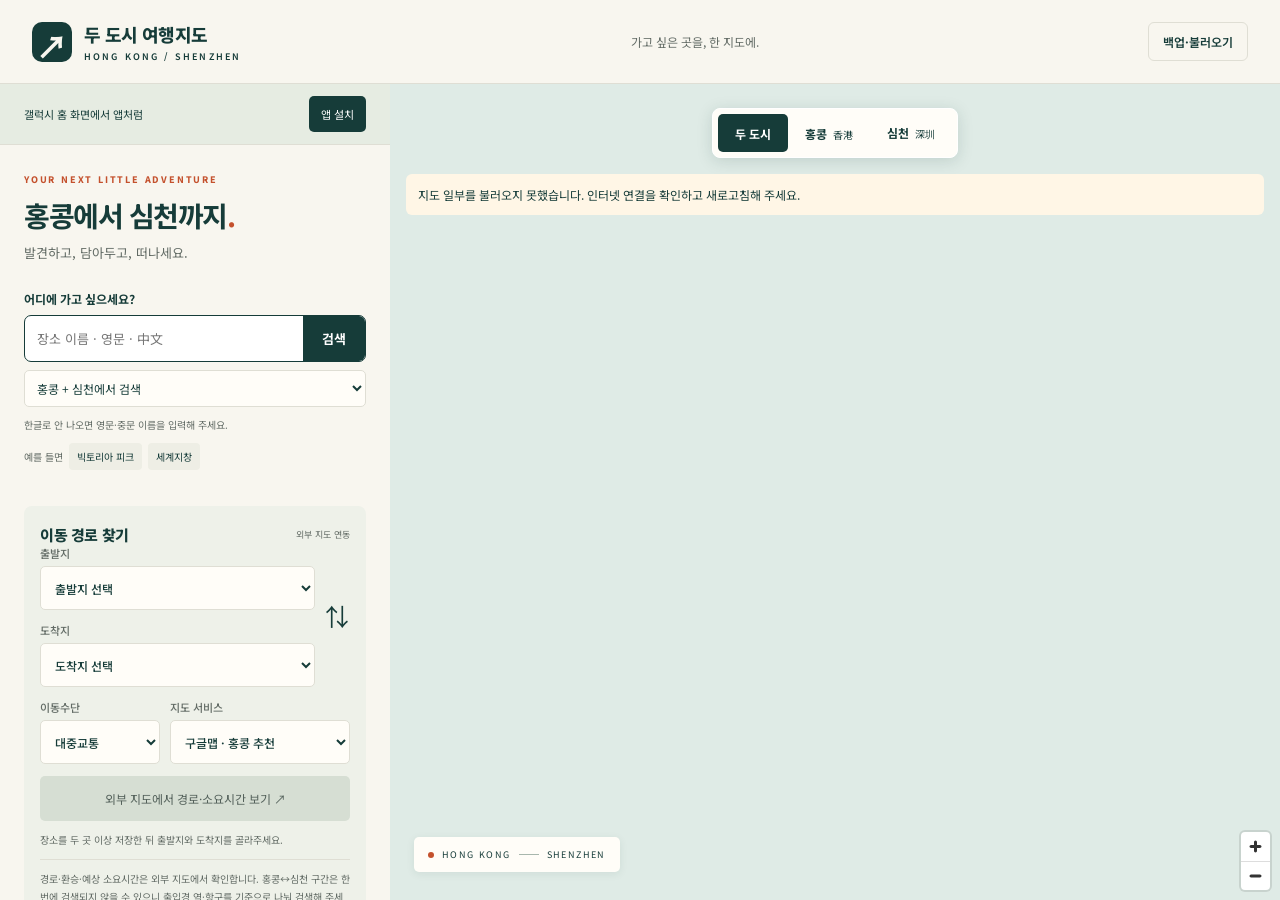
==== index.html @ 3e732b00 "Keep only the color map and remove style selection" ====
<!doctype html>
<html lang="ko"><head><meta charset="UTF-8"><meta name="viewport" content="width=device-width,initial-scale=1,viewport-fit=cover"><meta name="theme-color" content="#123e3b"><meta name="referrer" content="strict-origin-when-cross-origin"><meta name="description" content="홍콩과 심천, 가고 싶은 곳을 한 지도에. 장소를 검색하고 나만의 여행 지도를 만드세요."><title>두 도시 여행지도 · 홍콩 & 심천</title><link rel="icon" type="image/svg+xml" href="./favicon.svg"><link rel="manifest" href="./manifest.webmanifest"><link rel="apple-touch-icon" href="./icons/icon-192.png"><meta name="mobile-web-app-capable" content="yes">  <script type="module" crossorigin src="./assets/index-BXf903D9.js"></script>
  <link rel="stylesheet" crossorigin href="./assets/index-DaEAYaU7.css">
</head>
<body><header class="topbar"><a class="brand" href="./" aria-label="두 도시 여행지도 홈"><span class="brand-icon" aria-hidden="true">↗</span><span>두 도시 여행지도<small>HONG KONG / SHENZHEN</small></span></a><span class="top-caption">가고 싶은 곳을, 한 지도에.</span><button id="backup-open" class="quiet">백업·불러오기</button></header>
<main class="workspace"><aside class="sidebar"><div class="sidebar-top"><p class="eyebrow">YOUR NEXT LITTLE ADVENTURE</p><h1>홍콩에서 심천까지<span class="accent">.</span></h1><p class="intro">발견하고, 담아두고, 떠나세요.</p><form id="search-form"><label for="query">어디에 가고 싶으세요?</label><div class="search-row"><input id="query" name="query" type="search" placeholder="장소 이름 · 영문 · 中文" autocomplete="off" maxlength="160" required><button id="search-submit" type="submit" aria-label="장소 검색">검색</button></div><label for="search-city" class="sr-only">검색 지역</label><select id="search-city"><option value="all">홍콩 + 심천에서 검색</option><option value="hk">홍콩에서 검색</option><option value="sz">심천에서 검색</option></select></form><p class="search-hint">한글로 안 나오면 영문·중문 이름을 입력해 주세요.</p><div class="examples"><span>예를 들면</span><button data-query="빅토리아 피크">빅토리아 피크</button><button data-query="세계지창">세계지창</button></div><p id="search-status" role="status" aria-live="polite"></p><section id="results-section" hidden><div class="section-heading"><h2>검색 결과</h2><button id="results-close" class="text-button">닫기</button></div><div id="results"></div></section></div>
<section id="directions-section" class="directions-section" aria-labelledby="directions-title"><div class="section-heading"><h2 id="directions-title">이동 경로 찾기</h2><span class="route-badge">외부 지도 연동</span></div><div class="route-endpoints"><label for="route-origin">출발지<select id="route-origin"><option value="">출발지 선택</option></select></label><button id="route-swap" type="button" title="출발·도착 바꾸기" aria-label="출발지와 도착지 바꾸기">⇅</button><label for="route-destination">도착지<select id="route-destination"><option value="">도착지 선택</option></select></label></div><div class="route-options"><label for="route-mode">이동수단<select id="route-mode"><option value="transit">대중교통</option><option value="driving">자동차</option><option value="walking">도보</option></select></label><label for="route-provider">지도 서비스<select id="route-provider"><option value="google">구글맵 · 홍콩 추천</option><option value="amap">고덕지도 · 심천 추천</option></select></label></div><a id="route-open" class="route-open" target="_blank" rel="noopener noreferrer" aria-disabled="true" tabindex="-1">외부 지도에서 경로·소요시간 보기 ↗</a><p id="route-status" class="route-status" role="status" aria-live="polite"></p><p class="route-note">경로·환승·예상 소요시간은 외부 지도에서 확인합니다. 홍콩↔심천 구간은 한 번에 검색되지 않을 수 있으니 출입경 역·항구를 기준으로 나눠 검색해 주세요. 국경 심사 대기시간은 별도로 고려해 주세요.</p></section><section class="saved-section"><div class="section-heading"><h2>나의 장소 <span id="saved-count">0</span></h2><button id="fit-saved" class="text-button">지도에 모두 보기</button></div><div class="filter-row" role="group" aria-label="저장 장소 분류"><button class="filter active" data-filter="all" aria-pressed="true">전체</button><button class="filter" data-filter="food" aria-pressed="false">맛집</button><button class="filter" data-filter="cafe" aria-pressed="false">카페</button><button class="filter" data-filter="sight" aria-pressed="false">관광</button><button class="filter" data-filter="hotel" aria-pressed="false">숙소</button><button class="filter" data-filter="shop" aria-pressed="false">쇼핑</button></div><div id="saved-list"></div><div id="empty-state"><span class="empty-icon" aria-hidden="true">⌖</span><h3>여행의 첫 번째 점을 찍어보세요</h3><p>위에서 장소를 검색하고<br>마음에 드는 곳을 지도에 담아보세요.</p></div></section><footer class="sidebar-footer">목록은 이 브라우저에만 저장됩니다.<br>다른 기기로 옮기려면 백업 파일을 이용해 주세요.<br><a href="#" id="about-open">지도·검색 서비스 안내</a></footer></aside>
<section class="map-panel" aria-label="홍콩과 심천 여행 지도"><div id="map"></div><nav class="city-switch" aria-label="지도 이동"><button data-city="all" class="selected">두 도시</button><button data-city="hk">홍콩 <small>香港</small></button><button data-city="sz">심천 <small>深圳</small></button></nav><div class="map-caption"><span class="live-dot"></span> HONG KONG <span class="caption-line"></span> SHENZHEN</div><div id="map-status" role="status" hidden></div></section></main>
<div id="toast" role="status" aria-live="polite" hidden></div>
<dialog id="backup-dialog"><div class="dialog-heading"><h2>여행 지도 백업</h2><button class="dialog-close" aria-label="닫기">×</button></div><p>장소와 메모를 파일로 저장해 두세요.<br>다른 휴대폰이나 PC에서 불러올 수 있습니다.</p><button id="export" class="primary wide">내 장소 백업하기 (.json)</button><label class="file-label" for="import">백업 파일 불러오기<input id="import" type="file" accept="application/json,.json"></label><p class="fineprint">불러오기는 기존 목록에 병합되며 중복 장소는 건너뜁니다. 파일에는 장소와 메모가 포함되니 공유에 주의해 주세요.</p></dialog>
<dialog id="about-dialog"><div class="dialog-heading"><h2>지도·검색 안내</h2><button class="dialog-close" aria-label="닫기">×</button></div><p>벡터 지도: OpenFreeMap · © OpenMapTiles · © OpenStreetMap contributors. 컬러 지도로 표시하며, 기기에서 벡터 지도 실행이 불가능하면 기본 OSM 지도로 표시합니다. 검색은 Nominatim을 이용합니다. 무료 데이터 특성상 일부 식당·매장이나 한글 이름이 검색되지 않을 수 있습니다.</p><p>자주 찾는 일부 장소는 한글 이름을 영문 검색어로 바꾸어 검색하며, 변환된 이름을 표시합니다. 결과는 실제 검색 서비스에서 가져옵니다.</p><p>검색 버튼을 눌렀을 때만 요청하며, 연속 검색 제한과 결과 캐시를 적용합니다. 검색어·접속 정보는 지도·검색 제공업체로 전송됩니다. 개인 주소나 민감한 정보는 입력하지 마세요.</p><p>공개 검색 서버는 소규모 개인 여행용입니다. 이용자가 늘어나면 서버 단위 제한이 가능한 별도 검색 서비스로 전환해야 합니다. 서비스 장애나 중국 본토 네트워크 환경에서는 지도·검색이 안 될 수 있습니다. 이 사이트는 오프라인 지도가 아닙니다.</p><p>외부 길찾기는 선택한 출발·도착 좌표와 이동수단을 구글맵 또는 고덕지도에 전달합니다. 고덕지도에는 장소명도 전달하지만 여행 메모는 전달하지 않습니다. 예상 소요시간은 각 지도 서비스에서 확인하며, 출입경 심사 대기시간과 실제 운행 상황은 별도로 확인해 주세요. <a href="https://policies.google.com/privacy" target="_blank" rel="noopener">Google 개인정보 정책</a> · <a href="https://lbs.amap.com/pages/privacy/" target="_blank" rel="noopener">고덕지도 개인정보 정책</a></p><p>저장 장소·메모는 서버로 전송하지 않으며 이 기기의 브라우저에만 저장합니다. 브라우저 데이터 삭제 시 사라질 수 있으니 백업해 주세요.</p><a href="https://operations.osmfoundation.org/policies/nominatim/" target="_blank" rel="noopener">검색 이용 정책</a> · <a href="https://osmfoundation.org/wiki/Privacy_Policy" target="_blank" rel="noopener">개인정보 정책</a> · <a href="https://www.openstreetmap.org/fixthemap" target="_blank" rel="noopener">지도 오류 제보</a></dialog></body></html>
---- assets/index-DaEAYaU7.css ----
@import"https://fonts.googleapis.com/css2?family=Noto+Sans+KR:wght@400;500;600;700;800&display=swap";:root{font-family:Noto Sans KR,system-ui,sans-serif;color:#163c39;background:#f8f6ef;font-synthesis:none;--ink:#163c39;--muted:#626b65;--paper:#f8f6ef;--line:#dfded4;--accent:#c4512d;--surface:#fffdf8}*{box-sizing:border-box}body{margin:0}button,input,select,textarea{font:inherit}button,a,input,textarea,select{-webkit-tap-highlight-color:transparent}button{cursor:pointer}button:disabled{cursor:wait;opacity:.6}button:focus-visible,a:focus-visible,input:focus-visible,textarea:focus-visible,select:focus-visible{outline:3px solid #d88045;outline-offset:3px}a{color:inherit}button{border:0;color:var(--ink)}.topbar{height:84px;display:flex;align-items:center;justify-content:space-between;padding:0 32px;border-bottom:1px solid var(--line);gap:16px}.brand{text-decoration:none;display:flex;gap:12px;align-items:center;font-size:18px;font-weight:800;letter-spacing:-.6px}.brand small{display:block;font-size:9px;letter-spacing:2.1px;font-weight:600;margin-top:3px}.brand-icon{width:40px;height:40px;background:var(--ink);color:var(--paper);display:grid;place-items:center;font-size:32px;border-radius:10px}.top-caption{font-size:12px;color:var(--muted)}.quiet{background:transparent;border:1px solid var(--line);border-radius:6px;padding:10px 14px;font-size:12px;font-weight:600}.workspace{display:grid;grid-template-columns:390px 1fr;height:calc(100dvh - 84px);min-height:550px}.sidebar{overflow-y:auto;display:flex;flex-direction:column;background:var(--paper)}.sidebar-top{padding:28px 24px 0}.eyebrow{font-size:9px;letter-spacing:1.8px;color:var(--accent);font-weight:800;margin:0 0 10px}h1{font-size:28px;letter-spacing:-1.5px;line-height:1.4;margin:0}.accent{color:var(--accent)}.intro{font-size:13px;color:var(--muted);margin:8px 0 28px}form label{display:block;font-size:12px;font-weight:700;margin-bottom:8px}.search-row{display:flex;border:1.5px solid var(--ink);border-radius:7px;overflow:hidden;background:#fff}.search-row:focus-within{box-shadow:0 0 0 3px #d2e3db}input[type=search]{min-width:0;width:100%;border:0;background:transparent;padding:13px 12px;font-size:13px;outline:none}.search-row button{background:var(--ink);color:#fff;min-width:62px;font-size:13px;font-weight:700}select{background:var(--surface);border:1px solid var(--line);border-radius:5px;padding:8px;font-size:12px;color:var(--ink)}#search-city{width:100%;margin-top:8px}.search-hint{font-size:10px;color:var(--muted);line-height:1.6;margin:10px 0}.examples{display:flex;align-items:center;gap:6px;flex-wrap:wrap;font-size:10px;color:var(--muted)}.examples button{font-size:10px;background:#eeeee5;padding:6px 8px;border-radius:4px}#search-status{font-size:12px;line-height:1.7;color:var(--accent);margin:14px 0;overflow-wrap:anywhere}.section-heading{display:flex;align-items:center;justify-content:space-between;gap:8px}h2{font-size:15px;margin:0;font-weight:800;letter-spacing:-.4px}#saved-count{font-size:12px;color:var(--accent);margin-left:4px}.text-button{font-size:10px;background:transparent;padding:8px 0;text-decoration:underline;text-underline-offset:3px}.saved-section{padding:20px 24px;border-top:1px solid var(--line);margin-top:8px;flex:1}.filter-row{display:flex;gap:5px;margin:12px 0 20px;flex-wrap:wrap}.filter{background:transparent;padding:7px 11px;border:1px solid var(--line);font-size:11px;border-radius:20px}.filter.active{background:var(--ink);border-color:var(--ink);color:#fff}.result-card,.place-card{background:var(--surface);border:1px solid var(--line);border-radius:7px;padding:14px;margin:9px 0}.result-name,.place-name{font-size:13px;line-height:1.5;font-weight:700;overflow-wrap:anywhere}.result-address,.place-address{font-size:11px;color:var(--muted);line-height:1.6;margin:5px 0 10px;overflow-wrap:anywhere}.result-actions{display:flex;gap:8px}.result-actions button{font-size:11px;padding:8px 10px;border:1px solid var(--line);border-radius:4px;background:transparent}.result-actions .add-button{background:var(--ink);color:#fff;border-color:var(--ink)}#results-section{margin-bottom:20px}.place-top{display:flex;align-items:center;gap:8px}.place-focus{padding:0;text-align:left;background:none;flex:1;display:flex;gap:8px;align-items:center}.place-number{flex:0 0 24px;height:24px;border-radius:50%;background:var(--ink);color:#fff;display:grid;place-items:center;font-size:11px}.delete-place{background:none;color:#8b5341;font-size:11px;padding:8px}.place-fields{display:flex;align-items:center;gap:8px;margin-bottom:8px}.place-fields label{font-size:11px;color:var(--muted)}.note-label{font-size:10px;color:var(--muted)}textarea{width:100%;resize:vertical;min-height:60px;max-height:200px;border:1px solid var(--line);border-radius:4px;padding:8px;background:#fffefa;font-size:12px;color:var(--ink);margin-top:4px}.saved-feedback{font-size:10px;color:var(--muted);min-height:15px}.place-card.selected{border-color:var(--accent)}#empty-state{text-align:center;padding:24px 0 40px}.empty-icon{display:block;font-size:48px;color:#9eafa0;font-weight:400;margin-bottom:12px}h3{font-size:12px}#empty-state p{font-size:11px;color:var(--muted);line-height:1.9}.sidebar-footer{border-top:1px solid var(--line);padding:16px 24px;color:var(--muted);font-size:10px;line-height:1.8}.sidebar-footer a{display:inline-block;margin-top:5px}.map-panel{position:relative;min-width:0;background:#dfebe6}#map{width:100%;height:100%;z-index:1}.city-switch{position:absolute;left:50%;transform:translate(-50%);top:24px;z-index:500;display:flex;background:var(--surface);padding:5px;border-radius:8px;box-shadow:0 3px 16px #173d3926;white-space:nowrap;border:1px solid #fff}.city-switch button{padding:10px 17px;background:transparent;font-size:12px;border-radius:5px;font-weight:700}.city-switch button.selected{background:var(--ink);color:#fff}.city-switch small{font-size:10px;font-weight:400;margin-left:3px}.map-caption{position:absolute;bottom:28px;left:24px;z-index:400;display:flex;align-items:center;gap:8px;background:var(--surface);padding:11px 14px;font-size:9px;letter-spacing:1.4px;border-radius:5px;box-shadow:0 2px 8px #163c3914;pointer-events:none}.live-dot{width:6px;height:6px;background:var(--accent);border-radius:50%}.caption-line{width:20px;height:1px;background:#a8b7ad}.pin{display:grid;place-items:center;width:32px;height:32px;background:var(--ink);border:2px solid #fff;box-shadow:0 2px 7px #0004;border-radius:50% 50% 50% 0;transform:rotate(-45deg);color:transparent;font-size:0}.pin:after{content:attr(data-number)}.place-marker{position:relative}.place-marker .pin{transform:none;border-radius:50%;color:#fff;font-size:12px;font-weight:800}.pin-food{background:#b44c2b}.pin-cafe{background:#896335}.pin-hotel{background:#3d6493}.pin-shop{background:#725b86}.leaflet-container{font-family:inherit}.leaflet-popup-content{line-height:1.6;max-width:230px;overflow-wrap:anywhere}.leaflet-popup-content p{font-size:11px;color:var(--muted);margin:6px 0}.leaflet-control-attribution{font-size:10px!important}#map-status{position:absolute;top:90px;left:16px;right:16px;z-index:500;padding:12px;background:#fff6e6;font-size:12px;border-radius:6px}#toast{position:fixed;bottom:24px;left:50%;transform:translate(-50%);z-index:2000;background:var(--ink);color:#fff;padding:13px 20px;border-radius:7px;font-size:12px;max-width:90vw;box-shadow:0 4px 20px #0002}dialog{border:1px solid var(--line);border-radius:12px;padding:24px;max-width:480px;width:calc(100% - 32px);color:var(--ink);background:var(--paper)}dialog::backdrop{background:#122d2966}.dialog-heading{display:flex;justify-content:space-between;align-items:center;gap:12px}.dialog-close{font-size:26px;background:none;padding:0 8px}dialog p{font-size:13px;line-height:1.9}dialog a{font-size:12px}.primary{background:var(--ink);color:#fff;border-radius:5px;padding:13px 16px;font-size:13px}.wide{width:100%;margin:12px 0}.file-label{display:block;border:1px dashed #879c90;padding:14px;border-radius:5px;font-size:12px}input[type=file]{display:block;font-size:11px;width:100%;margin-top:8px}.fineprint{font-size:11px!important;color:var(--muted)}.sr-only{position:absolute;width:1px;height:1px;padding:0;margin:-1px;overflow:hidden;clip:rect(0,0,0,0);white-space:nowrap;border:0}[hidden]{display:none!important}@media(min-width:1440px){.workspace{grid-template-columns:420px 1fr}.sidebar-top,.saved-section{padding-left:32px;padding-right:32px}}@media(max-width:767px){.topbar{height:70px;padding:0 16px;gap:8px}.brand{font-size:14px;gap:8px}.brand small{font-size:7px;letter-spacing:1.2px}.brand-icon{width:32px;height:32px;font-size:26px;border-radius:7px}.top-caption{display:none}.quiet{font-size:10px;padding:9px}.workspace{display:flex;flex-direction:column;height:auto;min-height:0}.map-panel{order:-1;height:43dvh;min-height:270px;max-height:430px}.sidebar{overflow:visible}.sidebar-top{padding:24px 20px 0}.eyebrow{font-size:8px}h1{font-size:26px}.intro{margin-bottom:20px}.saved-section{padding:20px}.sidebar-footer{padding:16px 20px}.city-switch{top:14px}.city-switch button{padding:9px 14px}.map-caption{bottom:24px;left:12px;padding:8px 10px;font-size:8px;letter-spacing:.8px}.search-hint{font-size:11px}input[type=search],textarea{font-size:16px}.place-address,.result-address{font-size:12px}.text-button{font-size:11px}.result-actions button,.filter{min-height:36px}#toast{bottom:16px}#empty-state{padding-bottom:24px}}.install-banner{display:flex;align-items:center;justify-content:space-between;gap:8px;padding:12px 24px;background:#e6ece2;border-bottom:1px solid var(--line);font-size:11px}.install-button{background:var(--ink);color:#fff;border-radius:5px;padding:9px 12px;font-size:11px;white-space:nowrap;min-height:36px}.map-style-switch{position:absolute;top:86px;right:16px;z-index:450;display:flex;gap:3px;padding:4px;background:var(--surface);border:1px solid #fff;border-radius:7px;box-shadow:0 3px 16px #173d3920}.map-style-switch button{padding:9px 11px;font-size:11px;background:transparent;border-radius:4px;min-height:36px}.map-style-switch button.selected{background:var(--ink);color:#fff}.vector-place-marker{border:0;padding:0;background:none;width:32px;height:40px;cursor:pointer}.preview-marker{width:18px;height:18px;background:#db643d;border:2px solid #fff;border-radius:50%;box-shadow:0 1px 8px #163c3940;cursor:pointer}.maplibregl-map{font-family:inherit}.maplibregl-popup-content{padding:14px;border-radius:8px;line-height:1.6;overflow-wrap:anywhere;color:var(--ink)}.maplibregl-popup-content p{font-size:11px;color:var(--muted);margin:6px 0}.maplibregl-popup-close-button{font-size:20px;min-width:26px;min-height:26px}.maplibregl-ctrl-attrib{font-size:10px}.maplibregl-ctrl-bottom-right{bottom:8px}.maplibregl-canvas:focus-visible{outline-offset:-3px}.maplibregl-ctrl button:focus-visible{outline-offset:-3px}@media(max-width:767px){.map-style-switch{top:72px;right:12px}.map-style-switch button{padding:6px 10px}.map-caption{max-width:calc(100% - 65px)}}.directions-section{margin:22px 24px 0;padding:18px 16px;background:#eef1e9;border-radius:8px}.directions-section h2{font-size:15px}.route-badge{font-size:9px;color:var(--muted)}.route-endpoints{position:relative;padding-right:35px}.directions-section label{display:block;font-size:11px;color:var(--muted);font-weight:500;min-width:0}.directions-section select{display:block;width:100%;min-width:0;min-height:44px;margin:5px 0 12px;padding:9px 10px;border:1px solid var(--line);border-radius:5px;background:var(--surface);color:var(--ink);font:inherit;font-size:12px;text-overflow:ellipsis}.route-options{display:grid;grid-template-columns:minmax(0,1fr) minmax(0,1.5fr);gap:10px}#route-swap{position:absolute;right:-5px;top:48px;width:36px;height:44px;background:transparent;color:var(--ink);font-size:24px}.route-open{display:block;padding:13px 9px;text-align:center;background:var(--ink);color:#fff;border-radius:5px;text-decoration:none;font-size:12px;line-height:1.6;transition:background .2s}.route-open:hover{background:#235c54}.route-open[aria-disabled=true]{background:#d6ded3;color:#53605a;cursor:not-allowed}.route-status,.route-note{font-size:10px;line-height:1.8;color:var(--muted);margin:10px 0 0}.route-note{border-top:1px solid var(--line);padding-top:10px}.place-route-actions{display:flex;gap:8px;margin:10px 0 14px}.place-route-actions button{min-height:36px;flex:1;font-size:11px;background:#edf1e9;color:var(--ink);border-radius:4px}.place-route-actions button:hover{background:#dfe8dc}@media(max-width:767px){.directions-section{margin:20px 20px 0}.directions-section select{font-size:16px}.route-options{grid-template-columns:minmax(0,1fr) minmax(0,1.7fr)}.route-open{font-size:12px}.place-route-actions button{min-height:44px}}@media(prefers-reduced-motion:reduce){*{scroll-behavior:auto!important}}.maplibregl-map{font:12px/20px Helvetica Neue,Arial,Helvetica,sans-serif;overflow:hidden;position:relative;-webkit-tap-highlight-color:rgb(0 0 0/0);-webkit-touch-callout:none}.maplibregl-canvas{position:absolute;left:0;top:0}.maplibregl-map:fullscreen{width:100%;height:100%}.maplibregl-ctrl-group button.maplibregl-ctrl-compass{touch-action:none}.maplibregl-canvas-container.maplibregl-interactive,.maplibregl-ctrl-group button.maplibregl-ctrl-compass{cursor:grab;-webkit-user-select:none;-moz-user-select:none;user-select:none}.maplibregl-canvas-container.maplibregl-interactive.maplibregl-track-pointer{cursor:pointer}.maplibregl-canvas-container.maplibregl-interactive:active,.maplibregl-ctrl-group button.maplibregl-ctrl-compass:active{cursor:grabbing}.maplibregl-canvas-container.maplibregl-touch-zoom-rotate,.maplibregl-canvas-container.maplibregl-touch-zoom-rotate .maplibregl-canvas{touch-action:pan-x pan-y}.maplibregl-canvas-container.maplibregl-touch-drag-pan,.maplibregl-canvas-container.maplibregl-touch-drag-pan .maplibregl-canvas{touch-action:pinch-zoom}.maplibregl-canvas-container.maplibregl-touch-zoom-rotate.maplibregl-touch-drag-pan,.maplibregl-canvas-container.maplibregl-touch-zoom-rotate.maplibregl-touch-drag-pan .maplibregl-canvas{touch-action:none}.maplibregl-canvas-container.maplibregl-touch-drag-pan.maplibregl-cooperative-gestures,.maplibregl-canvas-container.maplibregl-touch-drag-pan.maplibregl-cooperative-gestures .maplibregl-canvas{touch-action:pan-x pan-y}.maplibregl-ctrl-bottom-left,.maplibregl-ctrl-bottom-right,.maplibregl-ctrl-top-left,.maplibregl-ctrl-top-right{position:absolute;pointer-events:none;z-index:2}.maplibregl-ctrl-top-left{top:0;left:0}.maplibregl-ctrl-top-right{top:0;right:0}.maplibregl-ctrl-bottom-left{bottom:0;left:0}.maplibregl-ctrl-bottom-right{right:0;bottom:0}.maplibregl-ctrl{clear:both;pointer-events:auto;transform:translate(0)}.maplibregl-ctrl-top-left .maplibregl-ctrl{margin:10px 0 0 10px;float:left}.maplibregl-ctrl-top-right .maplibregl-ctrl{margin:10px 10px 0 0;float:right}.maplibregl-ctrl-bottom-left .maplibregl-ctrl{margin:0 0 10px 10px;float:left}.maplibregl-ctrl-bottom-right .maplibregl-ctrl{margin:0 10px 10px 0;float:right}.maplibregl-ctrl-group{border-radius:4px;background:#fff}.maplibregl-ctrl-group:not(:empty){box-shadow:0 0 0 2px #0000001a}.maplibregl-ctrl-group button{width:29px;height:29px;display:block;padding:0;outline:none;border:0;box-sizing:border-box;background-color:transparent;cursor:pointer}.maplibregl-ctrl button{-webkit-user-select:none;-moz-user-select:none;user-select:none}.maplibregl-ctrl-group button+button{border-top:1px solid #ddd}.maplibregl-ctrl button .maplibregl-ctrl-icon{display:block;width:100%;height:100%;background-repeat:no-repeat;background-position:50%}@media(forced-colors:active){.maplibregl-ctrl-group:not(:empty){box-shadow:0 0 0 2px ButtonText}.maplibregl-ctrl-icon{background-color:transparent}.maplibregl-ctrl-group button+button{border-top:1px solid buttontext}}.maplibregl-ctrl button::-moz-focus-inner{border:0;padding:0}.maplibregl-ctrl-attrib-button:focus,.maplibregl-ctrl-group button:focus{box-shadow:0 0 2px 2px #0096ff}.maplibregl-ctrl button:disabled{cursor:not-allowed}.maplibregl-ctrl button:disabled .maplibregl-ctrl-icon{opacity:.25}@media(hover:hover){.maplibregl-ctrl button:not(:disabled):hover{background-color:#0000000d}}.maplibregl-ctrl button:not(:disabled):active{background-color:#0000000d}.maplibregl-ctrl-group button:focus:focus-visible{box-shadow:0 0 2px 2px #0096ff}.maplibregl-ctrl-group button:focus:not(:focus-visible){box-shadow:none}.maplibregl-ctrl-group button:focus:first-child{border-radius:4px 4px 0 0}.maplibregl-ctrl-group button:focus:last-child{border-radius:0 0 4px 4px}.maplibregl-ctrl-group button:focus:only-child{border-radius:inherit}.maplibregl-ctrl button.maplibregl-ctrl-zoom-out .maplibregl-ctrl-icon{background-image:url("data:image/svg+xml;charset=utf-8,%3Csvg xmlns='http://www.w3.org/2000/svg' width='29' height='29' viewBox='0 0 29 29' fill='%23333'%3E %3Cpath d='M10 13c-.75 0-1.5.75-1.5 1.5S9.25 16 10 16h9c.75 0 1.5-.75 1.5-1.5S19.75 13 19 13z'/%3E %3C/svg%3E")}.maplibregl-ctrl button.maplibregl-ctrl-zoom-in .maplibregl-ctrl-icon{background-image:url("data:image/svg+xml;charset=utf-8,%3Csvg xmlns='http://www.w3.org/2000/svg' width='29' height='29' viewBox='0 0 29 29' fill='%23333'%3E %3Cpath d='M14.5 8.5c-.75 0-1.5.75-1.5 1.5v3h-3c-.75 0-1.5.75-1.5 1.5S9.25 16 10 16h3v3c0 .75.75 1.5 1.5 1.5S16 19.75 16 19v-3h3c.75 0 1.5-.75 1.5-1.5S19.75 13 19 13h-3v-3c0-.75-.75-1.5-1.5-1.5'/%3E %3C/svg%3E")}@media(forced-colors:active){.maplibregl-ctrl button.maplibregl-ctrl-zoom-out .maplibregl-ctrl-icon{background-image:url("data:image/svg+xml;charset=utf-8,%3Csvg xmlns='http://www.w3.org/2000/svg' width='29' height='29' viewBox='0 0 29 29' fill='%23fff'%3E %3Cpath d='M10 13c-.75 0-1.5.75-1.5 1.5S9.25 16 10 16h9c.75 0 1.5-.75 1.5-1.5S19.75 13 19 13z'/%3E %3C/svg%3E")}.maplibregl-ctrl button.maplibregl-ctrl-zoom-in .maplibregl-ctrl-icon{background-image:url("data:image/svg+xml;charset=utf-8,%3Csvg xmlns='http://www.w3.org/2000/svg' width='29' height='29' viewBox='0 0 29 29' fill='%23fff'%3E %3Cpath d='M14.5 8.5c-.75 0-1.5.75-1.5 1.5v3h-3c-.75 0-1.5.75-1.5 1.5S9.25 16 10 16h3v3c0 .75.75 1.5 1.5 1.5S16 19.75 16 19v-3h3c.75 0 1.5-.75 1.5-1.5S19.75 13 19 13h-3v-3c0-.75-.75-1.5-1.5-1.5'/%3E %3C/svg%3E")}}@media(forced-colors:active)and (prefers-color-scheme:light){.maplibregl-ctrl button.maplibregl-ctrl-zoom-out .maplibregl-ctrl-icon{background-image:url("data:image/svg+xml;charset=utf-8,%3Csvg xmlns='http://www.w3.org/2000/svg' width='29' height='29' viewBox='0 0 29 29' fill='%23000'%3E %3Cpath d='M10 13c-.75 0-1.5.75-1.5 1.5S9.25 16 10 16h9c.75 0 1.5-.75 1.5-1.5S19.75 13 19 13z'/%3E %3C/svg%3E")}.maplibregl-ctrl button.maplibregl-ctrl-zoom-in .maplibregl-ctrl-icon{background-image:url("data:image/svg+xml;charset=utf-8,%3Csvg xmlns='http://www.w3.org/2000/svg' width='29' height='29' viewBox='0 0 29 29' fill='%23000'%3E %3Cpath d='M14.5 8.5c-.75 0-1.5.75-1.5 1.5v3h-3c-.75 0-1.5.75-1.5 1.5S9.25 16 10 16h3v3c0 .75.75 1.5 1.5 1.5S16 19.75 16 19v-3h3c.75 0 1.5-.75 1.5-1.5S19.75 13 19 13h-3v-3c0-.75-.75-1.5-1.5-1.5'/%3E %3C/svg%3E")}}.maplibregl-ctrl button.maplibregl-ctrl-fullscreen .maplibregl-ctrl-icon{background-image:url("data:image/svg+xml;charset=utf-8,%3Csvg xmlns='http://www.w3.org/2000/svg' width='29' height='29' viewBox='0 0 29 29' fill='%23333'%3E %3Cpath d='M24 16v5.5c0 1.75-.75 2.5-2.5 2.5H16v-1l3-1.5-4-5.5 1-1 5.5 4 1.5-3zM6 16l1.5 3 5.5-4 1 1-4 5.5 3 1.5v1H7.5C5.75 24 5 23.25 5 21.5V16zm7-11v1l-3 1.5 4 5.5-1 1-5.5-4L6 13H5V7.5C5 5.75 5.75 5 7.5 5zm11 2.5c0-1.75-.75-2.5-2.5-2.5H16v1l3 1.5-4 5.5 1 1 5.5-4 1.5 3h1z'/%3E %3C/svg%3E")}.maplibregl-ctrl button.maplibregl-ctrl-shrink .maplibregl-ctrl-icon{background-image:url("data:image/svg+xml;charset=utf-8,%3Csvg xmlns='http://www.w3.org/2000/svg' width='29' height='29' viewBox='0 0 29 29'%3E %3Cpath d='M18.5 16c-1.75 0-2.5.75-2.5 2.5V24h1l1.5-3 5.5 4 1-1-4-5.5 3-1.5v-1zM13 18.5c0-1.75-.75-2.5-2.5-2.5H5v1l3 1.5L4 24l1 1 5.5-4 1.5 3h1zm3-8c0 1.75.75 2.5 2.5 2.5H24v-1l-3-1.5L25 5l-1-1-5.5 4L17 5h-1zM10.5 13c1.75 0 2.5-.75 2.5-2.5V5h-1l-1.5 3L5 4 4 5l4 5.5L5 12v1z'/%3E %3C/svg%3E")}@media(forced-colors:active){.maplibregl-ctrl button.maplibregl-ctrl-fullscreen .maplibregl-ctrl-icon{background-image:url("data:image/svg+xml;charset=utf-8,%3Csvg xmlns='http://www.w3.org/2000/svg' width='29' height='29' viewBox='0 0 29 29' fill='%23fff'%3E %3Cpath d='M24 16v5.5c0 1.75-.75 2.5-2.5 2.5H16v-1l3-1.5-4-5.5 1-1 5.5 4 1.5-3zM6 16l1.5 3 5.5-4 1 1-4 5.5 3 1.5v1H7.5C5.75 24 5 23.25 5 21.5V16zm7-11v1l-3 1.5 4 5.5-1 1-5.5-4L6 13H5V7.5C5 5.75 5.75 5 7.5 5zm11 2.5c0-1.75-.75-2.5-2.5-2.5H16v1l3 1.5-4 5.5 1 1 5.5-4 1.5 3h1z'/%3E %3C/svg%3E")}.maplibregl-ctrl button.maplibregl-ctrl-shrink .maplibregl-ctrl-icon{background-image:url("data:image/svg+xml;charset=utf-8,%3Csvg xmlns='http://www.w3.org/2000/svg' width='29' height='29' viewBox='0 0 29 29' fill='%23fff'%3E %3Cpath d='M18.5 16c-1.75 0-2.5.75-2.5 2.5V24h1l1.5-3 5.5 4 1-1-4-5.5 3-1.5v-1zM13 18.5c0-1.75-.75-2.5-2.5-2.5H5v1l3 1.5L4 24l1 1 5.5-4 1.5 3h1zm3-8c0 1.75.75 2.5 2.5 2.5H24v-1l-3-1.5L25 5l-1-1-5.5 4L17 5h-1zM10.5 13c1.75 0 2.5-.75 2.5-2.5V5h-1l-1.5 3L5 4 4 5l4 5.5L5 12v1z'/%3E %3C/svg%3E")}}@media(forced-colors:active)and (prefers-color-scheme:light){.maplibregl-ctrl button.maplibregl-ctrl-fullscreen .maplibregl-ctrl-icon{background-image:url("data:image/svg+xml;charset=utf-8,%3Csvg xmlns='http://www.w3.org/2000/svg' width='29' height='29' viewBox='0 0 29 29' fill='%23000'%3E %3Cpath d='M24 16v5.5c0 1.75-.75 2.5-2.5 2.5H16v-1l3-1.5-4-5.5 1-1 5.5 4 1.5-3zM6 16l1.5 3 5.5-4 1 1-4 5.5 3 1.5v1H7.5C5.75 24 5 23.25 5 21.5V16zm7-11v1l-3 1.5 4 5.5-1 1-5.5-4L6 13H5V7.5C5 5.75 5.75 5 7.5 5zm11 2.5c0-1.75-.75-2.5-2.5-2.5H16v1l3 1.5-4 5.5 1 1 5.5-4 1.5 3h1z'/%3E %3C/svg%3E")}.maplibregl-ctrl button.maplibregl-ctrl-shrink .maplibregl-ctrl-icon{background-image:url("data:image/svg+xml;charset=utf-8,%3Csvg xmlns='http://www.w3.org/2000/svg' width='29' height='29' viewBox='0 0 29 29' fill='%23000'%3E %3Cpath d='M18.5 16c-1.75 0-2.5.75-2.5 2.5V24h1l1.5-3 5.5 4 1-1-4-5.5 3-1.5v-1zM13 18.5c0-1.75-.75-2.5-2.5-2.5H5v1l3 1.5L4 24l1 1 5.5-4 1.5 3h1zm3-8c0 1.75.75 2.5 2.5 2.5H24v-1l-3-1.5L25 5l-1-1-5.5 4L17 5h-1zM10.5 13c1.75 0 2.5-.75 2.5-2.5V5h-1l-1.5 3L5 4 4 5l4 5.5L5 12v1z'/%3E %3C/svg%3E")}}.maplibregl-ctrl button.maplibregl-ctrl-compass .maplibregl-ctrl-icon{background-image:url("data:image/svg+xml;charset=utf-8,%3Csvg xmlns='http://www.w3.org/2000/svg' width='29' height='29' viewBox='0 0 29 29' fill='%23333'%3E %3Cpath d='m10.5 14 4-8 4 8z'/%3E %3Cpath fill='%23ccc' d='m10.5 16 4 8 4-8z'/%3E %3C/svg%3E")}@media(forced-colors:active){.maplibregl-ctrl button.maplibregl-ctrl-compass .maplibregl-ctrl-icon{background-image:url("data:image/svg+xml;charset=utf-8,%3Csvg xmlns='http://www.w3.org/2000/svg' width='29' height='29' viewBox='0 0 29 29' fill='%23fff'%3E %3Cpath d='m10.5 14 4-8 4 8z'/%3E %3Cpath fill='%23ccc' d='m10.5 16 4 8 4-8z'/%3E %3C/svg%3E")}}@media(forced-colors:active)and (prefers-color-scheme:light){.maplibregl-ctrl button.maplibregl-ctrl-compass .maplibregl-ctrl-icon{background-image:url("data:image/svg+xml;charset=utf-8,%3Csvg xmlns='http://www.w3.org/2000/svg' width='29' height='29' viewBox='0 0 29 29' fill='%23000'%3E %3Cpath d='m10.5 14 4-8 4 8z'/%3E %3Cpath fill='%23ccc' d='m10.5 16 4 8 4-8z'/%3E %3C/svg%3E")}}.maplibregl-ctrl button.maplibregl-ctrl-globe .maplibregl-ctrl-icon{background-image:url("data:image/svg+xml;charset=utf-8,%3Csvg xmlns='http://www.w3.org/2000/svg' width='22' height='22' fill='none' viewBox='0 0 22 22' stroke='%23333'%3E %3Ccircle cx='11' cy='11' r='8.5'/%3E %3Cpath d='M17.5 11c0 4.819-3.02 8.5-6.5 8.5S4.5 15.819 4.5 11 7.52 2.5 11 2.5s6.5 3.681 6.5 8.5Z'/%3E %3Cpath d='M13.5 11c0 2.447-.331 4.64-.853 6.206-.262.785-.562 1.384-.872 1.777-.314.399-.58.517-.775.517-.195 0-.461-.118-.775-.517-.31-.393-.61-.992-.872-1.777C8.831 15.64 8.5 13.446 8.5 11c0-2.447.331-4.64.853-6.206.262-.785.562-1.384.872-1.777.314-.399.58-.517.775-.517.195 0 .461.118.775.517.31.393.61.992.872 1.777.522 1.565.853 3.76.853 6.206Z'/%3E %3Cpath d='M11 7.5c-1.909 0-3.622-.166-4.845-.428-.616-.132-1.08-.283-1.379-.434a1.333 1.333 0 0 1-.224-.138c.047-.038.12-.085.224-.138.299-.151.763-.302 1.379-.434C7.378 5.666 9.091 5.5 11 5.5c1.909 0 3.622.166 4.845.428.616.132 1.08.283 1.379.434.105.053.177.1.224.138-.047.038-.12.085-.224.138-.299.151-.763.302-1.379.434-1.223.262-2.936.428-4.845.428ZM4.486 6.436ZM11 16.5c-1.909 0-3.622-.166-4.845-.428-.616-.132-1.08-.283-1.379-.434a1.33 1.33 0 0 1-.224-.138 1.33 1.33 0 0 1 .224-.138c.299-.151.763-.302 1.379-.434C7.378 14.666 9.091 14.5 11 14.5c1.909 0 3.622.166 4.845.428.616.132 1.08.283 1.379.434.105.053.177.1.224.138a1.33 1.33 0 0 1-.224.138c-.299.151-.763.302-1.379.434-1.223.262-2.936.428-4.845.428Zm-6.514-1.064ZM11 12.5c-2.46 0-4.672-.222-6.255-.574-.796-.177-1.406-.38-1.805-.59a1.465 1.465 0 0 1-.39-.272.293.293 0 0 1-.047-.064.293.293 0 0 1 .048-.064c.066-.073.189-.167.389-.272.399-.21 1.009-.413 1.805-.59C6.328 9.722 8.54 9.5 11 9.5s4.672.222 6.256.574c.795.177 1.405.38 1.804.59.2.105.323.2.39.272a.33.33 0 0 1 .047.064.293.293 0 0 1-.048.064 1.435 1.435 0 0 1-.389.272c-.399.21-1.009.413-1.804.59-1.584.352-3.796.574-6.256.574Zm-8.501-1.51v.002-.002Zm0 .018v.002-.002Zm17.002.002v-.002.002Zm0-.018v-.002.002Z'/%3E %3C/svg%3E")}.maplibregl-ctrl button.maplibregl-ctrl-globe-enabled .maplibregl-ctrl-icon{background-image:url("data:image/svg+xml;charset=utf-8,%3Csvg xmlns='http://www.w3.org/2000/svg' width='22' height='22' fill='none' viewBox='0 0 22 22' stroke='%2333b5e5'%3E %3Ccircle cx='11' cy='11' r='8.5'/%3E %3Cpath d='M17.5 11c0 4.819-3.02 8.5-6.5 8.5S4.5 15.819 4.5 11 7.52 2.5 11 2.5s6.5 3.681 6.5 8.5Z'/%3E %3Cpath d='M13.5 11c0 2.447-.331 4.64-.853 6.206-.262.785-.562 1.384-.872 1.777-.314.399-.58.517-.775.517-.195 0-.461-.118-.775-.517-.31-.393-.61-.992-.872-1.777C8.831 15.64 8.5 13.446 8.5 11c0-2.447.331-4.64.853-6.206.262-.785.562-1.384.872-1.777.314-.399.58-.517.775-.517.195 0 .461.118.775.517.31.393.61.992.872 1.777.522 1.565.853 3.76.853 6.206Z'/%3E %3Cpath d='M11 7.5c-1.909 0-3.622-.166-4.845-.428-.616-.132-1.08-.283-1.379-.434a1.333 1.333 0 0 1-.224-.138c.047-.038.12-.085.224-.138.299-.151.763-.302 1.379-.434C7.378 5.666 9.091 5.5 11 5.5c1.909 0 3.622.166 4.845.428.616.132 1.08.283 1.379.434.105.053.177.1.224.138-.047.038-.12.085-.224.138-.299.151-.763.302-1.379.434-1.223.262-2.936.428-4.845.428ZM4.486 6.436ZM11 16.5c-1.909 0-3.622-.166-4.845-.428-.616-.132-1.08-.283-1.379-.434a1.33 1.33 0 0 1-.224-.138 1.33 1.33 0 0 1 .224-.138c.299-.151.763-.302 1.379-.434C7.378 14.666 9.091 14.5 11 14.5c1.909 0 3.622.166 4.845.428.616.132 1.08.283 1.379.434.105.053.177.1.224.138a1.33 1.33 0 0 1-.224.138c-.299.151-.763.302-1.379.434-1.223.262-2.936.428-4.845.428Zm-6.514-1.064ZM11 12.5c-2.46 0-4.672-.222-6.255-.574-.796-.177-1.406-.38-1.805-.59a1.465 1.465 0 0 1-.39-.272.293.293 0 0 1-.047-.064.293.293 0 0 1 .048-.064c.066-.073.189-.167.389-.272.399-.21 1.009-.413 1.805-.59C6.328 9.722 8.54 9.5 11 9.5s4.672.222 6.256.574c.795.177 1.405.38 1.804.59.2.105.323.2.39.272a.33.33 0 0 1 .047.064.293.293 0 0 1-.048.064 1.435 1.435 0 0 1-.389.272c-.399.21-1.009.413-1.804.59-1.584.352-3.796.574-6.256.574Zm-8.501-1.51v.002-.002Zm0 .018v.002-.002Zm17.002.002v-.002.002Zm0-.018v-.002.002Z'/%3E %3C/svg%3E")}.maplibregl-ctrl button.maplibregl-ctrl-terrain .maplibregl-ctrl-icon{background-image:url("data:image/svg+xml;charset=utf-8,%3Csvg xmlns='http://www.w3.org/2000/svg' width='22' height='22' viewBox='0 0 22 22' fill='%23333'%3E %3Cpath d='m1.754 13.406 4.453-4.851 3.09 3.09 3.281 3.277.969-.969-3.309-3.312 3.844-4.121 6.148 6.886h1.082v-.855l-7.207-8.07-4.84 5.187L6.169 6.57l-5.48 5.965v.871ZM.688 16.844h20.625v1.375H.688Zm0 0'/%3E %3C/svg%3E")}.maplibregl-ctrl button.maplibregl-ctrl-terrain-enabled .maplibregl-ctrl-icon{background-image:url("data:image/svg+xml;charset=utf-8,%3Csvg xmlns='http://www.w3.org/2000/svg' width='22' height='22' viewBox='0 0 22 22' fill='%2333b5e5'%3E %3Cpath d='m1.754 13.406 4.453-4.851 3.09 3.09 3.281 3.277.969-.969-3.309-3.312 3.844-4.121 6.148 6.886h1.082v-.855l-7.207-8.07-4.84 5.187L6.169 6.57l-5.48 5.965v.871ZM.688 16.844h20.625v1.375H.688Zm0 0'/%3E %3C/svg%3E")}.maplibregl-ctrl button.maplibregl-ctrl-geolocate .maplibregl-ctrl-icon{background-image:url("data:image/svg+xml;charset=utf-8,%3Csvg xmlns='http://www.w3.org/2000/svg' width='29' height='29' viewBox='0 0 20 20' fill='%23333'%3E %3Cpath d='M10 4C9 4 9 5 9 5v.1A5 5 0 0 0 5.1 9H5s-1 0-1 1 1 1 1 1h.1A5 5 0 0 0 9 14.9v.1s0 1 1 1 1-1 1-1v-.1a5 5 0 0 0 3.9-3.9h.1s1 0 1-1-1-1-1-1h-.1A5 5 0 0 0 11 5.1V5s0-1-1-1m0 2.5a3.5 3.5 0 1 1 0 7 3.5 3.5 0 1 1 0-7'/%3E %3Ccircle id='dot' cx='10' cy='10' r='2'/%3E %3Cpath id='stroke' d='m14 5 1 1-9 9-1-1z' display='none'/%3E %3C/svg%3E")}.maplibregl-ctrl button.maplibregl-ctrl-geolocate:disabled .maplibregl-ctrl-icon{background-image:url("data:image/svg+xml;charset=utf-8,%3Csvg xmlns='http://www.w3.org/2000/svg' width='29' height='29' viewBox='0 0 20 20' fill='%23aaa'%3E %3Cpath d='M10 4C9 4 9 5 9 5v.1A5 5 0 0 0 5.1 9H5s-1 0-1 1 1 1 1 1h.1A5 5 0 0 0 9 14.9v.1s0 1 1 1 1-1 1-1v-.1a5 5 0 0 0 3.9-3.9h.1s1 0 1-1-1-1-1-1h-.1A5 5 0 0 0 11 5.1V5s0-1-1-1m0 2.5a3.5 3.5 0 1 1 0 7 3.5 3.5 0 1 1 0-7'/%3E %3Ccircle id='dot' cx='10' cy='10' r='2'/%3E %3Cpath id='stroke' d='m14 5 1 1-9 9-1-1z' fill='%23f00'/%3E %3C/svg%3E")}.maplibregl-ctrl button.maplibregl-ctrl-geolocate.maplibregl-ctrl-geolocate-active .maplibregl-ctrl-icon{background-image:url("data:image/svg+xml;charset=utf-8,%3Csvg xmlns='http://www.w3.org/2000/svg' width='29' height='29' viewBox='0 0 20 20' fill='%2333b5e5'%3E %3Cpath d='M10 4C9 4 9 5 9 5v.1A5 5 0 0 0 5.1 9H5s-1 0-1 1 1 1 1 1h.1A5 5 0 0 0 9 14.9v.1s0 1 1 1 1-1 1-1v-.1a5 5 0 0 0 3.9-3.9h.1s1 0 1-1-1-1-1-1h-.1A5 5 0 0 0 11 5.1V5s0-1-1-1m0 2.5a3.5 3.5 0 1 1 0 7 3.5 3.5 0 1 1 0-7'/%3E %3Ccircle id='dot' cx='10' cy='10' r='2'/%3E %3Cpath id='stroke' d='m14 5 1 1-9 9-1-1z' display='none'/%3E %3C/svg%3E")}.maplibregl-ctrl button.maplibregl-ctrl-geolocate.maplibregl-ctrl-geolocate-active-error .maplibregl-ctrl-icon{background-image:url("data:image/svg+xml;charset=utf-8,%3Csvg xmlns='http://www.w3.org/2000/svg' width='29' height='29' viewBox='0 0 20 20' fill='%23e58978'%3E %3Cpath d='M10 4C9 4 9 5 9 5v.1A5 5 0 0 0 5.1 9H5s-1 0-1 1 1 1 1 1h.1A5 5 0 0 0 9 14.9v.1s0 1 1 1 1-1 1-1v-.1a5 5 0 0 0 3.9-3.9h.1s1 0 1-1-1-1-1-1h-.1A5 5 0 0 0 11 5.1V5s0-1-1-1m0 2.5a3.5 3.5 0 1 1 0 7 3.5 3.5 0 1 1 0-7'/%3E %3Ccircle id='dot' cx='10' cy='10' r='2'/%3E %3Cpath id='stroke' d='m14 5 1 1-9 9-1-1z' display='none'/%3E %3C/svg%3E")}.maplibregl-ctrl button.maplibregl-ctrl-geolocate.maplibregl-ctrl-geolocate-background .maplibregl-ctrl-icon{background-image:url("data:image/svg+xml;charset=utf-8,%3Csvg xmlns='http://www.w3.org/2000/svg' width='29' height='29' viewBox='0 0 20 20' fill='%2333b5e5'%3E %3Cpath d='M10 4C9 4 9 5 9 5v.1A5 5 0 0 0 5.1 9H5s-1 0-1 1 1 1 1 1h.1A5 5 0 0 0 9 14.9v.1s0 1 1 1 1-1 1-1v-.1a5 5 0 0 0 3.9-3.9h.1s1 0 1-1-1-1-1-1h-.1A5 5 0 0 0 11 5.1V5s0-1-1-1m0 2.5a3.5 3.5 0 1 1 0 7 3.5 3.5 0 1 1 0-7'/%3E %3Ccircle id='dot' cx='10' cy='10' r='2' display='none'/%3E %3Cpath id='stroke' d='m14 5 1 1-9 9-1-1z' display='none'/%3E %3C/svg%3E")}.maplibregl-ctrl button.maplibregl-ctrl-geolocate.maplibregl-ctrl-geolocate-background-error .maplibregl-ctrl-icon{background-image:url("data:image/svg+xml;charset=utf-8,%3Csvg xmlns='http://www.w3.org/2000/svg' width='29' height='29' viewBox='0 0 20 20' fill='%23e54e33'%3E %3Cpath d='M10 4C9 4 9 5 9 5v.1A5 5 0 0 0 5.1 9H5s-1 0-1 1 1 1 1 1h.1A5 5 0 0 0 9 14.9v.1s0 1 1 1 1-1 1-1v-.1a5 5 0 0 0 3.9-3.9h.1s1 0 1-1-1-1-1-1h-.1A5 5 0 0 0 11 5.1V5s0-1-1-1m0 2.5a3.5 3.5 0 1 1 0 7 3.5 3.5 0 1 1 0-7'/%3E %3Ccircle id='dot' cx='10' cy='10' r='2' display='none'/%3E %3Cpath id='stroke' d='m14 5 1 1-9 9-1-1z' display='none'/%3E %3C/svg%3E")}.maplibregl-ctrl button.maplibregl-ctrl-geolocate.maplibregl-ctrl-geolocate-waiting .maplibregl-ctrl-icon{animation:maplibregl-spin 2s linear infinite}@media(forced-colors:active){.maplibregl-ctrl button.maplibregl-ctrl-geolocate .maplibregl-ctrl-icon{background-image:url("data:image/svg+xml;charset=utf-8,%3Csvg xmlns='http://www.w3.org/2000/svg' width='29' height='29' viewBox='0 0 20 20' fill='%23fff'%3E %3Cpath d='M10 4C9 4 9 5 9 5v.1A5 5 0 0 0 5.1 9H5s-1 0-1 1 1 1 1 1h.1A5 5 0 0 0 9 14.9v.1s0 1 1 1 1-1 1-1v-.1a5 5 0 0 0 3.9-3.9h.1s1 0 1-1-1-1-1-1h-.1A5 5 0 0 0 11 5.1V5s0-1-1-1m0 2.5a3.5 3.5 0 1 1 0 7 3.5 3.5 0 1 1 0-7'/%3E %3Ccircle id='dot' cx='10' cy='10' r='2'/%3E %3Cpath id='stroke' d='m14 5 1 1-9 9-1-1z' display='none'/%3E %3C/svg%3E")}.maplibregl-ctrl button.maplibregl-ctrl-geolocate:disabled .maplibregl-ctrl-icon{background-image:url("data:image/svg+xml;charset=utf-8,%3Csvg xmlns='http://www.w3.org/2000/svg' width='29' height='29' viewBox='0 0 20 20' fill='%23999'%3E %3Cpath d='M10 4C9 4 9 5 9 5v.1A5 5 0 0 0 5.1 9H5s-1 0-1 1 1 1 1 1h.1A5 5 0 0 0 9 14.9v.1s0 1 1 1 1-1 1-1v-.1a5 5 0 0 0 3.9-3.9h.1s1 0 1-1-1-1-1-1h-.1A5 5 0 0 0 11 5.1V5s0-1-1-1m0 2.5a3.5 3.5 0 1 1 0 7 3.5 3.5 0 1 1 0-7'/%3E %3Ccircle id='dot' cx='10' cy='10' r='2'/%3E %3Cpath id='stroke' d='m14 5 1 1-9 9-1-1z' fill='%23f00'/%3E %3C/svg%3E")}.maplibregl-ctrl button.maplibregl-ctrl-geolocate.maplibregl-ctrl-geolocate-active .maplibregl-ctrl-icon{background-image:url("data:image/svg+xml;charset=utf-8,%3Csvg xmlns='http://www.w3.org/2000/svg' width='29' height='29' viewBox='0 0 20 20' fill='%2333b5e5'%3E %3Cpath d='M10 4C9 4 9 5 9 5v.1A5 5 0 0 0 5.1 9H5s-1 0-1 1 1 1 1 1h.1A5 5 0 0 0 9 14.9v.1s0 1 1 1 1-1 1-1v-.1a5 5 0 0 0 3.9-3.9h.1s1 0 1-1-1-1-1-1h-.1A5 5 0 0 0 11 5.1V5s0-1-1-1m0 2.5a3.5 3.5 0 1 1 0 7 3.5 3.5 0 1 1 0-7'/%3E %3Ccircle id='dot' cx='10' cy='10' r='2'/%3E %3Cpath id='stroke' d='m14 5 1 1-9 9-1-1z' display='none'/%3E %3C/svg%3E")}.maplibregl-ctrl button.maplibregl-ctrl-geolocate.maplibregl-ctrl-geolocate-active-error .maplibregl-ctrl-icon{background-image:url("data:image/svg+xml;charset=utf-8,%3Csvg xmlns='http://www.w3.org/2000/svg' width='29' height='29' viewBox='0 0 20 20' fill='%23e58978'%3E %3Cpath d='M10 4C9 4 9 5 9 5v.1A5 5 0 0 0 5.1 9H5s-1 0-1 1 1 1 1 1h.1A5 5 0 0 0 9 14.9v.1s0 1 1 1 1-1 1-1v-.1a5 5 0 0 0 3.9-3.9h.1s1 0 1-1-1-1-1-1h-.1A5 5 0 0 0 11 5.1V5s0-1-1-1m0 2.5a3.5 3.5 0 1 1 0 7 3.5 3.5 0 1 1 0-7'/%3E %3Ccircle id='dot' cx='10' cy='10' r='2'/%3E %3Cpath id='stroke' d='m14 5 1 1-9 9-1-1z' display='none'/%3E %3C/svg%3E")}.maplibregl-ctrl button.maplibregl-ctrl-geolocate.maplibregl-ctrl-geolocate-background .maplibregl-ctrl-icon{background-image:url("data:image/svg+xml;charset=utf-8,%3Csvg xmlns='http://www.w3.org/2000/svg' width='29' height='29' viewBox='0 0 20 20' fill='%2333b5e5'%3E %3Cpath d='M10 4C9 4 9 5 9 5v.1A5 5 0 0 0 5.1 9H5s-1 0-1 1 1 1 1 1h.1A5 5 0 0 0 9 14.9v.1s0 1 1 1 1-1 1-1v-.1a5 5 0 0 0 3.9-3.9h.1s1 0 1-1-1-1-1-1h-.1A5 5 0 0 0 11 5.1V5s0-1-1-1m0 2.5a3.5 3.5 0 1 1 0 7 3.5 3.5 0 1 1 0-7'/%3E %3Ccircle id='dot' cx='10' cy='10' r='2' display='none'/%3E %3Cpath id='stroke' d='m14 5 1 1-9 9-1-1z' display='none'/%3E %3C/svg%3E")}.maplibregl-ctrl button.maplibregl-ctrl-geolocate.maplibregl-ctrl-geolocate-background-error .maplibregl-ctrl-icon{background-image:url("data:image/svg+xml;charset=utf-8,%3Csvg xmlns='http://www.w3.org/2000/svg' width='29' height='29' viewBox='0 0 20 20' fill='%23e54e33'%3E %3Cpath d='M10 4C9 4 9 5 9 5v.1A5 5 0 0 0 5.1 9H5s-1 0-1 1 1 1 1 1h.1A5 5 0 0 0 9 14.9v.1s0 1 1 1 1-1 1-1v-.1a5 5 0 0 0 3.9-3.9h.1s1 0 1-1-1-1-1-1h-.1A5 5 0 0 0 11 5.1V5s0-1-1-1m0 2.5a3.5 3.5 0 1 1 0 7 3.5 3.5 0 1 1 0-7'/%3E %3Ccircle id='dot' cx='10' cy='10' r='2' display='none'/%3E %3Cpath id='stroke' d='m14 5 1 1-9 9-1-1z' display='none'/%3E %3C/svg%3E")}}@media(forced-colors:active)and (prefers-color-scheme:light){.maplibregl-ctrl button.maplibregl-ctrl-geolocate .maplibregl-ctrl-icon{background-image:url("data:image/svg+xml;charset=utf-8,%3Csvg xmlns='http://www.w3.org/2000/svg' width='29' height='29' viewBox='0 0 20 20' fill='%23000'%3E %3Cpath d='M10 4C9 4 9 5 9 5v.1A5 5 0 0 0 5.1 9H5s-1 0-1 1 1 1 1 1h.1A5 5 0 0 0 9 14.9v.1s0 1 1 1 1-1 1-1v-.1a5 5 0 0 0 3.9-3.9h.1s1 0 1-1-1-1-1-1h-.1A5 5 0 0 0 11 5.1V5s0-1-1-1m0 2.5a3.5 3.5 0 1 1 0 7 3.5 3.5 0 1 1 0-7'/%3E %3Ccircle id='dot' cx='10' cy='10' r='2'/%3E %3Cpath id='stroke' d='m14 5 1 1-9 9-1-1z' display='none'/%3E %3C/svg%3E")}.maplibregl-ctrl button.maplibregl-ctrl-geolocate:disabled .maplibregl-ctrl-icon{background-image:url("data:image/svg+xml;charset=utf-8,%3Csvg xmlns='http://www.w3.org/2000/svg' width='29' height='29' viewBox='0 0 20 20' fill='%23666'%3E %3Cpath d='M10 4C9 4 9 5 9 5v.1A5 5 0 0 0 5.1 9H5s-1 0-1 1 1 1 1 1h.1A5 5 0 0 0 9 14.9v.1s0 1 1 1 1-1 1-1v-.1a5 5 0 0 0 3.9-3.9h.1s1 0 1-1-1-1-1-1h-.1A5 5 0 0 0 11 5.1V5s0-1-1-1m0 2.5a3.5 3.5 0 1 1 0 7 3.5 3.5 0 1 1 0-7'/%3E %3Ccircle id='dot' cx='10' cy='10' r='2'/%3E %3Cpath id='stroke' d='m14 5 1 1-9 9-1-1z' fill='%23f00'/%3E %3C/svg%3E")}}@keyframes maplibregl-spin{0%{transform:rotate(0)}to{transform:rotate(1turn)}}a.maplibregl-ctrl-logo{width:88px;height:23px;margin:0 0 -4px -4px;display:block;background-repeat:no-repeat;cursor:pointer;overflow:hidden;background-image:url("data:image/svg+xml;charset=utf-8,%3Csvg xmlns='http://www.w3.org/2000/svg' width='88' height='23' fill='none'%3E %3Cpath fill='%23000' fill-opacity='.4' fill-rule='evenodd' d='M17.408 16.796h-1.827l2.501-12.095h.198l3.324 6.533.988 2.19.988-2.19 3.258-6.533h.181l2.6 12.095h-1.81l-1.218-5.644-.362-1.71-.658 1.71-2.929 5.644h-.098l-2.914-5.644-.757-1.71-.345 1.71zm1.958-3.42-.726 3.663a1.255 1.255 0 0 1-1.232 1.011h-1.827a1.255 1.255 0 0 1-1.229-1.509l2.501-12.095a1.255 1.255 0 0 1 1.23-1.001h.197a1.25 1.25 0 0 1 1.12.685l3.19 6.273 3.125-6.263a1.25 1.25 0 0 1 1.123-.695h.181a1.255 1.255 0 0 1 1.227.991l1.443 6.71a5 5 0 0 1 .314-.787l.009-.016a4.6 4.6 0 0 1 1.777-1.887c.782-.46 1.668-.667 2.611-.667a4.6 4.6 0 0 1 1.7.32l.306.134c.21-.16.474-.256.759-.256h1.694a1.255 1.255 0 0 1 1.212.925 1.255 1.255 0 0 1 1.212-.925h1.711c.284 0 .545.094.755.252.613-.3 1.312-.45 2.075-.45 1.356 0 2.557.445 3.482 1.4q.47.48.763 1.064V4.701a1.255 1.255 0 0 1 1.255-1.255h1.86A1.255 1.255 0 0 1 54.44 4.7v9.194h2.217c.19 0 .37.043.532.118v-4.77c0-.356.147-.678.385-.906a2.42 2.42 0 0 1-.682-1.71c0-.665.267-1.253.735-1.7a2.45 2.45 0 0 1 1.722-.674 2.43 2.43 0 0 1 1.705.675q.318.302.504.683V4.7a1.255 1.255 0 0 1 1.255-1.255h1.744A1.255 1.255 0 0 1 65.812 4.7v3.335a4.8 4.8 0 0 1 1.526-.246c.938 0 1.817.214 2.59.69a4.47 4.47 0 0 1 1.67 1.743v-.98a1.255 1.255 0 0 1 1.256-1.256h1.777c.233 0 .451.064.639.174a3.4 3.4 0 0 1 1.567-.372c.346 0 .861.02 1.285.232a1.25 1.25 0 0 1 .689 1.004 4.7 4.7 0 0 1 .853-.588c.795-.44 1.675-.647 2.61-.647 1.385 0 2.65.39 3.525 1.396.836.938 1.168 2.173 1.168 3.528q-.001.515-.056 1.051a1.255 1.255 0 0 1-.947 1.09l.408.952a1.255 1.255 0 0 1-.477 1.552c-.418.268-.92.463-1.458.612-.613.171-1.304.244-2.049.244-1.06 0-2.043-.207-2.886-.698l-.015-.008c-.798-.48-1.419-1.135-1.818-1.963l-.004-.008a5.8 5.8 0 0 1-.548-2.512q0-.429.053-.843a1.3 1.3 0 0 1-.333-.086l-.166-.004c-.223 0-.426.062-.643.228-.03.024-.142.139-.142.59v3.883a1.255 1.255 0 0 1-1.256 1.256h-1.777a1.255 1.255 0 0 1-1.256-1.256V15.69l-.032.057a4.8 4.8 0 0 1-1.86 1.833 5.04 5.04 0 0 1-2.484.634 4.5 4.5 0 0 1-1.935-.424 1.25 1.25 0 0 1-.764.258h-1.71a1.255 1.255 0 0 1-1.256-1.255V7.687a2.4 2.4 0 0 1-.428.625c.253.23.412.561.412.93v7.553a1.255 1.255 0 0 1-1.256 1.255h-1.843a1.25 1.25 0 0 1-.894-.373c-.228.23-.544.373-.894.373H51.32a1.255 1.255 0 0 1-1.256-1.255v-1.251l-.061.117a4.7 4.7 0 0 1-1.782 1.884 4.77 4.77 0 0 1-2.485.67 5.6 5.6 0 0 1-1.485-.188l.009 2.764a1.255 1.255 0 0 1-1.255 1.259h-1.729a1.255 1.255 0 0 1-1.255-1.255v-3.537a1.255 1.255 0 0 1-1.167.793h-1.679a1.25 1.25 0 0 1-.77-.263 4.5 4.5 0 0 1-1.945.429c-.885 0-1.724-.21-2.495-.632l-.017-.01a5 5 0 0 1-1.081-.836 1.255 1.255 0 0 1-1.254 1.312h-1.81a1.255 1.255 0 0 1-1.228-.99l-.782-3.625-2.044 3.939a1.25 1.25 0 0 1-1.115.676h-.098a1.25 1.25 0 0 1-1.116-.68l-2.061-3.994zM35.92 16.63l.207-.114.223-.15q.493-.356.735-.785l.061-.118.033 1.332h1.678V9.242h-1.694l-.033 1.267q-.133-.329-.526-.658l-.032-.028a3.2 3.2 0 0 0-.668-.428l-.27-.12a3.3 3.3 0 0 0-1.235-.23q-1.136-.001-1.974.493a3.36 3.36 0 0 0-1.3 1.382q-.445.89-.444 2.074 0 1.2.51 2.107a3.8 3.8 0 0 0 1.382 1.381 3.9 3.9 0 0 0 1.893.477q.795 0 1.455-.33zm-2.789-5.38q-.576.675-.575 1.762 0 1.102.559 1.794.576.675 1.645.675a2.25 2.25 0 0 0 .934-.19 2.2 2.2 0 0 0 .468-.29l.178-.161a2.2 2.2 0 0 0 .397-.561q.244-.5.244-1.15v-.115q0-.708-.296-1.267l-.043-.077a2.2 2.2 0 0 0-.633-.709l-.13-.086-.047-.028a2.1 2.1 0 0 0-1.073-.285q-1.052 0-1.629.692zm2.316 2.706c.163-.17.28-.407.28-.83v-.114c0-.292-.06-.508-.15-.68a.96.96 0 0 0-.353-.389.85.85 0 0 0-.464-.127c-.4 0-.56.114-.664.239l-.01.012c-.148.174-.275.45-.275.945 0 .506.122.801.27.99.097.11.266.224.68.224.303 0 .504-.09.687-.269zm7.545 1.705a2.6 2.6 0 0 0 .331.423q.319.33.755.548l.173.074q.65.255 1.49.255 1.02 0 1.844-.493a3.45 3.45 0 0 0 1.316-1.4q.493-.904.493-2.089 0-1.909-.988-2.913-.988-1.02-2.584-1.02-.898 0-1.575.347a3 3 0 0 0-.415.262l-.199.166a3.4 3.4 0 0 0-.64.82V9.242h-1.712v11.553h1.729l-.017-5.134zm.53-1.138q.206.29.48.5l.155.11.053.034q.51.296 1.119.297 1.07 0 1.645-.675.577-.69.576-1.762 0-1.119-.576-1.777-.558-.675-1.645-.675-.435 0-.835.16a2 2 0 0 0-.284.136 2 2 0 0 0-.363.254 2.2 2.2 0 0 0-.46.569l-.082.162a2.6 2.6 0 0 0-.213 1.072v.115q0 .707.296 1.267l.135.211zm.964-.818a1.1 1.1 0 0 0 .367.385.94.94 0 0 0 .476.118c.423 0 .59-.117.687-.23.159-.194.28-.478.28-.95 0-.53-.133-.8-.266-.952l-.021-.025c-.078-.094-.231-.221-.68-.221a1 1 0 0 0-.503.135l-.012.007a.86.86 0 0 0-.335.343c-.073.133-.132.324-.132.614v.115a1.4 1.4 0 0 0 .14.66zm15.7-6.222q.347-.346.346-.856a1.05 1.05 0 0 0-.345-.79 1.18 1.18 0 0 0-.84-.329q-.51 0-.855.33a1.05 1.05 0 0 0-.346.79q0 .51.346.855.345.346.856.346.51 0 .839-.346zm4.337 9.314.033-1.332q.191.403.59.747l.098.081a4 4 0 0 0 .316.224l.223.122a3.2 3.2 0 0 0 1.44.322 3.8 3.8 0 0 0 1.875-.477 3.5 3.5 0 0 0 1.382-1.366q.527-.89.526-2.09 0-1.184-.444-2.073a3.24 3.24 0 0 0-1.283-1.399q-.823-.51-1.942-.51a3.5 3.5 0 0 0-1.527.344l-.086.043-.165.09a3 3 0 0 0-.33.214q-.432.315-.656.707a2 2 0 0 0-.099.198l.082-1.283V4.701h-1.744v12.095zm.473-2.509a2.5 2.5 0 0 0 .566.7q.117.098.245.18l.144.08a2.1 2.1 0 0 0 .975.232q1.07 0 1.645-.675.576-.69.576-1.778 0-1.102-.576-1.777-.56-.691-1.645-.692a2.2 2.2 0 0 0-1.015.235q-.22.113-.415.282l-.15.142a2.1 2.1 0 0 0-.42.594q-.223.479-.223 1.1v.115q0 .705.293 1.26zm2.616-.293c.157-.191.28-.479.28-.967 0-.51-.13-.79-.276-.961l-.021-.026c-.082-.1-.232-.225-.67-.225a.87.87 0 0 0-.681.279l-.012.011c-.154.155-.274.38-.274.807v.115c0 .285.057.499.144.669a1.1 1.1 0 0 0 .367.405c.137.082.28.123.455.123.423 0 .59-.118.686-.23zm8.266-3.013q.345-.13.724-.14l.069-.002q.493 0 .642.099l.247-1.794q-.196-.099-.717-.099a2.3 2.3 0 0 0-.545.063 2 2 0 0 0-.411.148 2.2 2.2 0 0 0-.4.249 2.5 2.5 0 0 0-.485.499 2.7 2.7 0 0 0-.32.581l-.05.137v-1.48h-1.778v7.553h1.777v-3.884q0-.546.159-.943a1.5 1.5 0 0 1 .466-.636 2.5 2.5 0 0 1 .399-.253 2 2 0 0 1 .224-.099zm9.784 2.656.05-.922q0-1.743-.856-2.698-.838-.97-2.584-.97-1.119-.001-2.007.493a3.46 3.46 0 0 0-1.4 1.382q-.493.906-.493 2.106 0 1.07.428 1.975.428.89 1.332 1.432.906.526 2.255.526.973 0 1.668-.185l.044-.012.135-.04q.613-.184.984-.421l-.542-1.267q-.3.162-.642.274l-.297.087q-.51.131-1.3.131-.954 0-1.497-.444a1.6 1.6 0 0 1-.192-.193q-.366-.44-.512-1.234l-.004-.021zm-5.427-1.256-.003.022h3.752v-.138q-.011-.727-.288-1.118a1 1 0 0 0-.156-.176q-.46-.428-1.316-.428-.986 0-1.494.604-.379.45-.494 1.234zm-27.053 2.77V4.7h-1.86v12.095h5.333V15.15zm7.103-5.908v7.553h-1.843V9.242h1.843z'/%3E %3Cpath fill='%23fff' d='m19.63 11.151-.757-1.71-.345 1.71-1.12 5.644h-1.827L18.083 4.7h.197l3.325 6.533.988 2.19.988-2.19L26.839 4.7h.181l2.6 12.095h-1.81l-1.218-5.644-.362-1.71-.658 1.71-2.93 5.644h-.098l-2.913-5.644zm14.836 5.81q-1.02 0-1.893-.478a3.8 3.8 0 0 1-1.381-1.382q-.51-.906-.51-2.106 0-1.185.444-2.074a3.36 3.36 0 0 1 1.3-1.382q.839-.494 1.974-.494a3.3 3.3 0 0 1 1.234.231 3.3 3.3 0 0 1 .97.575q.396.33.527.659l.033-1.267h1.694v7.553H37.18l-.033-1.332q-.279.593-1.02 1.053a3.17 3.17 0 0 1-1.662.444zm.296-1.482q.938 0 1.58-.642.642-.66.642-1.711v-.115q0-.708-.296-1.267a2.2 2.2 0 0 0-.807-.872 2.1 2.1 0 0 0-1.119-.313q-1.053 0-1.629.692-.575.675-.575 1.76 0 1.103.559 1.795.577.675 1.645.675zm6.521-6.237h1.711v1.4q.906-1.597 2.83-1.597 1.596 0 2.584 1.02.988 1.005.988 2.914 0 1.185-.493 2.09a3.46 3.46 0 0 1-1.316 1.399 3.5 3.5 0 0 1-1.844.493q-.954 0-1.662-.329a2.67 2.67 0 0 1-1.086-.97l.017 5.134h-1.728zm4.048 6.22q1.07 0 1.645-.674.577-.69.576-1.762 0-1.119-.576-1.777-.558-.675-1.645-.675-.592 0-1.12.296-.51.28-.822.823-.296.527-.296 1.234v.115q0 .708.296 1.267.313.543.823.855.51.296 1.119.297z'/%3E %3Cpath fill='%23e1e3e9' d='M51.325 4.7h1.86v10.45h3.473v1.646h-5.333zm7.12 4.542h1.843v7.553h-1.843zm.905-1.415a1.16 1.16 0 0 1-.856-.346 1.17 1.17 0 0 1-.346-.856 1.05 1.05 0 0 1 .346-.79q.346-.329.856-.329.494 0 .839.33a1.05 1.05 0 0 1 .345.79 1.16 1.16 0 0 1-.345.855q-.33.346-.84.346zm7.875 9.133a3.17 3.17 0 0 1-1.662-.444q-.723-.46-1.004-1.053l-.033 1.332h-1.71V4.701h1.743v4.657l-.082 1.283q.279-.658 1.086-1.119a3.5 3.5 0 0 1 1.778-.477q1.119 0 1.942.51a3.24 3.24 0 0 1 1.283 1.4q.445.888.444 2.072 0 1.201-.526 2.09a3.5 3.5 0 0 1-1.382 1.366 3.8 3.8 0 0 1-1.876.477zm-.296-1.481q1.069 0 1.645-.675.577-.69.577-1.778 0-1.102-.577-1.776-.56-.691-1.645-.692a2.12 2.12 0 0 0-1.58.659q-.642.641-.642 1.694v.115q0 .71.296 1.267a2.4 2.4 0 0 0 .807.872 2.1 2.1 0 0 0 1.119.313zm5.927-6.237h1.777v1.481q.263-.757.856-1.217a2.14 2.14 0 0 1 1.349-.46q.527 0 .724.098l-.247 1.794q-.149-.099-.642-.099-.774 0-1.416.494-.626.493-.626 1.58v3.883h-1.777V9.242zm9.534 7.718q-1.35 0-2.255-.526-.904-.543-1.332-1.432a4.6 4.6 0 0 1-.428-1.975q0-1.2.493-2.106a3.46 3.46 0 0 1 1.4-1.382q.889-.495 2.007-.494 1.744 0 2.584.97.855.956.856 2.7 0 .444-.05.92h-5.43q.18 1.005.708 1.45.542.443 1.497.443.79 0 1.3-.131a4 4 0 0 0 .938-.362l.542 1.267q-.411.263-1.119.46-.708.198-1.711.197zm1.596-4.558q.016-1.02-.444-1.432-.46-.428-1.316-.428-1.728 0-1.991 1.86z'/%3E %3Cpath d='M5.074 15.948a.484.657 0 0 0-.486.659v1.84a.484.657 0 0 0 .486.659h4.101a.484.657 0 0 0 .486-.659v-1.84a.484.657 0 0 0-.486-.659zm3.56 1.16H5.617v.838h3.017z' style='fill:%23fff;fill-rule:evenodd;stroke-width:1.03600001'/%3E %3Cg style='stroke-width:1.12603545'%3E %3Cpath d='M-9.408-1.416c-3.833-.025-7.056 2.912-7.08 6.615-.02 3.08 1.653 4.832 3.107 6.268.903.892 1.721 1.74 2.32 2.902l-.525-.004c-.543-.003-.992.304-1.24.639a1.87 1.87 0 0 0-.362 1.121l-.011 1.877c-.003.402.104.787.347 1.125.244.338.688.653 1.23.656l4.142.028c.542.003.99-.306 1.238-.641a1.87 1.87 0 0 0 .363-1.121l.012-1.875a1.87 1.87 0 0 0-.348-1.127c-.243-.338-.688-.653-1.23-.656l-.518-.004c.597-1.145 1.425-1.983 2.348-2.87 1.473-1.414 3.18-3.149 3.2-6.226-.016-3.59-2.923-6.684-6.993-6.707m-.006 1.1v.002c3.274.02 5.92 2.532 5.9 5.6-.017 2.706-1.39 4.026-2.863 5.44-1.034.994-2.118 2.033-2.814 3.633-.018.041-.052.055-.075.065q-.013.004-.02.01a.34.34 0 0 1-.226.084.34.34 0 0 1-.224-.086l-.092-.077c-.699-1.615-1.768-2.669-2.781-3.67-1.454-1.435-2.797-2.762-2.78-5.478.02-3.067 2.7-5.545 5.975-5.523m-.02 2.826c-1.62-.01-2.944 1.315-2.955 2.96-.01 1.646 1.295 2.988 2.916 2.999h.002c1.621.01 2.943-1.316 2.953-2.961.011-1.646-1.294-2.988-2.916-2.998m-.005 1.1c1.017.006 1.829.83 1.822 1.89s-.83 1.874-1.848 1.867c-1.018-.006-1.829-.83-1.822-1.89s.83-1.874 1.848-1.868m-2.155 11.857 4.14.025c.271.002.49.305.487.676l-.013 1.875c-.003.37-.224.67-.495.668l-4.14-.025c-.27-.002-.487-.306-.485-.676l.012-1.875c.003-.37.224-.67.494-.668' style='color:%23000;font-style:normal;font-variant:normal;font-weight:400;font-stretch:normal;font-size:medium;line-height:normal;font-family:sans-serif;font-variant-ligatures:normal;font-variant-position:normal;font-variant-caps:normal;font-variant-numeric:normal;font-variant-alternates:normal;font-feature-settings:normal;text-indent:0;text-align:start;text-decoration:none;text-decoration-line:none;text-decoration-style:solid;text-decoration-color:%23000;letter-spacing:normal;word-spacing:normal;text-transform:none;writing-mode:lr-tb;direction:ltr;text-orientation:mixed;dominant-baseline:auto;baseline-shift:baseline;text-anchor:start;white-space:normal;shape-padding:0;clip-rule:evenodd;display:inline;overflow:visible;visibility:visible;opacity:1;isolation:auto;mix-blend-mode:normal;color-interpolation:sRGB;color-interpolation-filters:linearRGB;solid-color:%23000;solid-opacity:1;vector-effect:none;fill:%23000;fill-opacity:.4;fill-rule:evenodd;stroke:none;stroke-width:2.47727823;stroke-linecap:butt;stroke-linejoin:miter;stroke-miterlimit:4;stroke-dasharray:none;stroke-dashoffset:0;stroke-opacity:1;color-rendering:auto;image-rendering:auto;shape-rendering:auto;text-rendering:auto' transform='translate(15.553 2.85)scale(.88807)'/%3E %3Cpath d='M-9.415-.316C-12.69-.338-15.37 2.14-15.39 5.207c-.017 2.716 1.326 4.041 2.78 5.477 1.013 1 2.081 2.055 2.78 3.67l.092.076a.34.34 0 0 0 .225.086.34.34 0 0 0 .227-.083l.019-.01c.022-.009.057-.024.074-.064.697-1.6 1.78-2.64 2.814-3.634 1.473-1.414 2.847-2.733 2.864-5.44.02-3.067-2.627-5.58-5.901-5.601m-.057 8.784c1.621.011 2.944-1.315 2.955-2.96.01-1.646-1.295-2.988-2.916-2.999-1.622-.01-2.945 1.315-2.955 2.96s1.295 2.989 2.916 3' style='clip-rule:evenodd;fill:%23e1e3e9;fill-opacity:1;fill-rule:evenodd;stroke:none;stroke-width:2.47727823;stroke-miterlimit:4;stroke-dasharray:none;stroke-opacity:.4' transform='translate(15.553 2.85)scale(.88807)'/%3E %3Cpath d='M-11.594 15.465c-.27-.002-.492.297-.494.668l-.012 1.876c-.003.371.214.673.485.675l4.14.027c.271.002.492-.298.495-.668l.012-1.877c.003-.37-.215-.672-.485-.674z' style='clip-rule:evenodd;fill:%23fff;fill-opacity:1;fill-rule:evenodd;stroke:none;stroke-width:2.47727823;stroke-miterlimit:4;stroke-dasharray:none;stroke-opacity:.4' transform='translate(15.553 2.85)scale(.88807)'/%3E %3C/g%3E %3C/svg%3E")}a.maplibregl-ctrl-logo.maplibregl-compact{width:14px}@media(forced-colors:active){a.maplibregl-ctrl-logo{background-color:transparent;background-image:url("data:image/svg+xml;charset=utf-8,%3Csvg xmlns='http://www.w3.org/2000/svg' width='88' height='23' fill='none'%3E %3Cpath fill='%23000' fill-opacity='.4' fill-rule='evenodd' d='M17.408 16.796h-1.827l2.501-12.095h.198l3.324 6.533.988 2.19.988-2.19 3.258-6.533h.181l2.6 12.095h-1.81l-1.218-5.644-.362-1.71-.658 1.71-2.929 5.644h-.098l-2.914-5.644-.757-1.71-.345 1.71zm1.958-3.42-.726 3.663a1.255 1.255 0 0 1-1.232 1.011h-1.827a1.255 1.255 0 0 1-1.229-1.509l2.501-12.095a1.255 1.255 0 0 1 1.23-1.001h.197a1.25 1.25 0 0 1 1.12.685l3.19 6.273 3.125-6.263a1.25 1.25 0 0 1 1.123-.695h.181a1.255 1.255 0 0 1 1.227.991l1.443 6.71a5 5 0 0 1 .314-.787l.009-.016a4.6 4.6 0 0 1 1.777-1.887c.782-.46 1.668-.667 2.611-.667a4.6 4.6 0 0 1 1.7.32l.306.134c.21-.16.474-.256.759-.256h1.694a1.255 1.255 0 0 1 1.212.925 1.255 1.255 0 0 1 1.212-.925h1.711c.284 0 .545.094.755.252.613-.3 1.312-.45 2.075-.45 1.356 0 2.557.445 3.482 1.4q.47.48.763 1.064V4.701a1.255 1.255 0 0 1 1.255-1.255h1.86A1.255 1.255 0 0 1 54.44 4.7v9.194h2.217c.19 0 .37.043.532.118v-4.77c0-.356.147-.678.385-.906a2.42 2.42 0 0 1-.682-1.71c0-.665.267-1.253.735-1.7a2.45 2.45 0 0 1 1.722-.674 2.43 2.43 0 0 1 1.705.675q.318.302.504.683V4.7a1.255 1.255 0 0 1 1.255-1.255h1.744A1.255 1.255 0 0 1 65.812 4.7v3.335a4.8 4.8 0 0 1 1.526-.246c.938 0 1.817.214 2.59.69a4.47 4.47 0 0 1 1.67 1.743v-.98a1.255 1.255 0 0 1 1.256-1.256h1.777c.233 0 .451.064.639.174a3.4 3.4 0 0 1 1.567-.372c.346 0 .861.02 1.285.232a1.25 1.25 0 0 1 .689 1.004 4.7 4.7 0 0 1 .853-.588c.795-.44 1.675-.647 2.61-.647 1.385 0 2.65.39 3.525 1.396.836.938 1.168 2.173 1.168 3.528q-.001.515-.056 1.051a1.255 1.255 0 0 1-.947 1.09l.408.952a1.255 1.255 0 0 1-.477 1.552c-.418.268-.92.463-1.458.612-.613.171-1.304.244-2.049.244-1.06 0-2.043-.207-2.886-.698l-.015-.008c-.798-.48-1.419-1.135-1.818-1.963l-.004-.008a5.8 5.8 0 0 1-.548-2.512q0-.429.053-.843a1.3 1.3 0 0 1-.333-.086l-.166-.004c-.223 0-.426.062-.643.228-.03.024-.142.139-.142.59v3.883a1.255 1.255 0 0 1-1.256 1.256h-1.777a1.255 1.255 0 0 1-1.256-1.256V15.69l-.032.057a4.8 4.8 0 0 1-1.86 1.833 5.04 5.04 0 0 1-2.484.634 4.5 4.5 0 0 1-1.935-.424 1.25 1.25 0 0 1-.764.258h-1.71a1.255 1.255 0 0 1-1.256-1.255V7.687a2.4 2.4 0 0 1-.428.625c.253.23.412.561.412.93v7.553a1.255 1.255 0 0 1-1.256 1.255h-1.843a1.25 1.25 0 0 1-.894-.373c-.228.23-.544.373-.894.373H51.32a1.255 1.255 0 0 1-1.256-1.255v-1.251l-.061.117a4.7 4.7 0 0 1-1.782 1.884 4.77 4.77 0 0 1-2.485.67 5.6 5.6 0 0 1-1.485-.188l.009 2.764a1.255 1.255 0 0 1-1.255 1.259h-1.729a1.255 1.255 0 0 1-1.255-1.255v-3.537a1.255 1.255 0 0 1-1.167.793h-1.679a1.25 1.25 0 0 1-.77-.263 4.5 4.5 0 0 1-1.945.429c-.885 0-1.724-.21-2.495-.632l-.017-.01a5 5 0 0 1-1.081-.836 1.255 1.255 0 0 1-1.254 1.312h-1.81a1.255 1.255 0 0 1-1.228-.99l-.782-3.625-2.044 3.939a1.25 1.25 0 0 1-1.115.676h-.098a1.25 1.25 0 0 1-1.116-.68l-2.061-3.994zM35.92 16.63l.207-.114.223-.15q.493-.356.735-.785l.061-.118.033 1.332h1.678V9.242h-1.694l-.033 1.267q-.133-.329-.526-.658l-.032-.028a3.2 3.2 0 0 0-.668-.428l-.27-.12a3.3 3.3 0 0 0-1.235-.23q-1.136-.001-1.974.493a3.36 3.36 0 0 0-1.3 1.382q-.445.89-.444 2.074 0 1.2.51 2.107a3.8 3.8 0 0 0 1.382 1.381 3.9 3.9 0 0 0 1.893.477q.795 0 1.455-.33zm-2.789-5.38q-.576.675-.575 1.762 0 1.102.559 1.794.576.675 1.645.675a2.25 2.25 0 0 0 .934-.19 2.2 2.2 0 0 0 .468-.29l.178-.161a2.2 2.2 0 0 0 .397-.561q.244-.5.244-1.15v-.115q0-.708-.296-1.267l-.043-.077a2.2 2.2 0 0 0-.633-.709l-.13-.086-.047-.028a2.1 2.1 0 0 0-1.073-.285q-1.052 0-1.629.692zm2.316 2.706c.163-.17.28-.407.28-.83v-.114c0-.292-.06-.508-.15-.68a.96.96 0 0 0-.353-.389.85.85 0 0 0-.464-.127c-.4 0-.56.114-.664.239l-.01.012c-.148.174-.275.45-.275.945 0 .506.122.801.27.99.097.11.266.224.68.224.303 0 .504-.09.687-.269zm7.545 1.705a2.6 2.6 0 0 0 .331.423q.319.33.755.548l.173.074q.65.255 1.49.255 1.02 0 1.844-.493a3.45 3.45 0 0 0 1.316-1.4q.493-.904.493-2.089 0-1.909-.988-2.913-.988-1.02-2.584-1.02-.898 0-1.575.347a3 3 0 0 0-.415.262l-.199.166a3.4 3.4 0 0 0-.64.82V9.242h-1.712v11.553h1.729l-.017-5.134zm.53-1.138q.206.29.48.5l.155.11.053.034q.51.296 1.119.297 1.07 0 1.645-.675.577-.69.576-1.762 0-1.119-.576-1.777-.558-.675-1.645-.675-.435 0-.835.16a2 2 0 0 0-.284.136 2 2 0 0 0-.363.254 2.2 2.2 0 0 0-.46.569l-.082.162a2.6 2.6 0 0 0-.213 1.072v.115q0 .707.296 1.267l.135.211zm.964-.818a1.1 1.1 0 0 0 .367.385.94.94 0 0 0 .476.118c.423 0 .59-.117.687-.23.159-.194.28-.478.28-.95 0-.53-.133-.8-.266-.952l-.021-.025c-.078-.094-.231-.221-.68-.221a1 1 0 0 0-.503.135l-.012.007a.86.86 0 0 0-.335.343c-.073.133-.132.324-.132.614v.115a1.4 1.4 0 0 0 .14.66zm15.7-6.222q.347-.346.346-.856a1.05 1.05 0 0 0-.345-.79 1.18 1.18 0 0 0-.84-.329q-.51 0-.855.33a1.05 1.05 0 0 0-.346.79q0 .51.346.855.345.346.856.346.51 0 .839-.346zm4.337 9.314.033-1.332q.191.403.59.747l.098.081a4 4 0 0 0 .316.224l.223.122a3.2 3.2 0 0 0 1.44.322 3.8 3.8 0 0 0 1.875-.477 3.5 3.5 0 0 0 1.382-1.366q.527-.89.526-2.09 0-1.184-.444-2.073a3.24 3.24 0 0 0-1.283-1.399q-.823-.51-1.942-.51a3.5 3.5 0 0 0-1.527.344l-.086.043-.165.09a3 3 0 0 0-.33.214q-.432.315-.656.707a2 2 0 0 0-.099.198l.082-1.283V4.701h-1.744v12.095zm.473-2.509a2.5 2.5 0 0 0 .566.7q.117.098.245.18l.144.08a2.1 2.1 0 0 0 .975.232q1.07 0 1.645-.675.576-.69.576-1.778 0-1.102-.576-1.777-.56-.691-1.645-.692a2.2 2.2 0 0 0-1.015.235q-.22.113-.415.282l-.15.142a2.1 2.1 0 0 0-.42.594q-.223.479-.223 1.1v.115q0 .705.293 1.26zm2.616-.293c.157-.191.28-.479.28-.967 0-.51-.13-.79-.276-.961l-.021-.026c-.082-.1-.232-.225-.67-.225a.87.87 0 0 0-.681.279l-.012.011c-.154.155-.274.38-.274.807v.115c0 .285.057.499.144.669a1.1 1.1 0 0 0 .367.405c.137.082.28.123.455.123.423 0 .59-.118.686-.23zm8.266-3.013q.345-.13.724-.14l.069-.002q.493 0 .642.099l.247-1.794q-.196-.099-.717-.099a2.3 2.3 0 0 0-.545.063 2 2 0 0 0-.411.148 2.2 2.2 0 0 0-.4.249 2.5 2.5 0 0 0-.485.499 2.7 2.7 0 0 0-.32.581l-.05.137v-1.48h-1.778v7.553h1.777v-3.884q0-.546.159-.943a1.5 1.5 0 0 1 .466-.636 2.5 2.5 0 0 1 .399-.253 2 2 0 0 1 .224-.099zm9.784 2.656.05-.922q0-1.743-.856-2.698-.838-.97-2.584-.97-1.119-.001-2.007.493a3.46 3.46 0 0 0-1.4 1.382q-.493.906-.493 2.106 0 1.07.428 1.975.428.89 1.332 1.432.906.526 2.255.526.973 0 1.668-.185l.044-.012.135-.04q.613-.184.984-.421l-.542-1.267q-.3.162-.642.274l-.297.087q-.51.131-1.3.131-.954 0-1.497-.444a1.6 1.6 0 0 1-.192-.193q-.366-.44-.512-1.234l-.004-.021zm-5.427-1.256-.003.022h3.752v-.138q-.011-.727-.288-1.118a1 1 0 0 0-.156-.176q-.46-.428-1.316-.428-.986 0-1.494.604-.379.45-.494 1.234zm-27.053 2.77V4.7h-1.86v12.095h5.333V15.15zm7.103-5.908v7.553h-1.843V9.242h1.843z'/%3E %3Cpath fill='%23fff' d='m19.63 11.151-.757-1.71-.345 1.71-1.12 5.644h-1.827L18.083 4.7h.197l3.325 6.533.988 2.19.988-2.19L26.839 4.7h.181l2.6 12.095h-1.81l-1.218-5.644-.362-1.71-.658 1.71-2.93 5.644h-.098l-2.913-5.644zm14.836 5.81q-1.02 0-1.893-.478a3.8 3.8 0 0 1-1.381-1.382q-.51-.906-.51-2.106 0-1.185.444-2.074a3.36 3.36 0 0 1 1.3-1.382q.839-.494 1.974-.494a3.3 3.3 0 0 1 1.234.231 3.3 3.3 0 0 1 .97.575q.396.33.527.659l.033-1.267h1.694v7.553H37.18l-.033-1.332q-.279.593-1.02 1.053a3.17 3.17 0 0 1-1.662.444zm.296-1.482q.938 0 1.58-.642.642-.66.642-1.711v-.115q0-.708-.296-1.267a2.2 2.2 0 0 0-.807-.872 2.1 2.1 0 0 0-1.119-.313q-1.053 0-1.629.692-.575.675-.575 1.76 0 1.103.559 1.795.577.675 1.645.675zm6.521-6.237h1.711v1.4q.906-1.597 2.83-1.597 1.596 0 2.584 1.02.988 1.005.988 2.914 0 1.185-.493 2.09a3.46 3.46 0 0 1-1.316 1.399 3.5 3.5 0 0 1-1.844.493q-.954 0-1.662-.329a2.67 2.67 0 0 1-1.086-.97l.017 5.134h-1.728zm4.048 6.22q1.07 0 1.645-.674.577-.69.576-1.762 0-1.119-.576-1.777-.558-.675-1.645-.675-.592 0-1.12.296-.51.28-.822.823-.296.527-.296 1.234v.115q0 .708.296 1.267.313.543.823.855.51.296 1.119.297z'/%3E %3Cpath fill='%23e1e3e9' d='M51.325 4.7h1.86v10.45h3.473v1.646h-5.333zm7.12 4.542h1.843v7.553h-1.843zm.905-1.415a1.16 1.16 0 0 1-.856-.346 1.17 1.17 0 0 1-.346-.856 1.05 1.05 0 0 1 .346-.79q.346-.329.856-.329.494 0 .839.33a1.05 1.05 0 0 1 .345.79 1.16 1.16 0 0 1-.345.855q-.33.346-.84.346zm7.875 9.133a3.17 3.17 0 0 1-1.662-.444q-.723-.46-1.004-1.053l-.033 1.332h-1.71V4.701h1.743v4.657l-.082 1.283q.279-.658 1.086-1.119a3.5 3.5 0 0 1 1.778-.477q1.119 0 1.942.51a3.24 3.24 0 0 1 1.283 1.4q.445.888.444 2.072 0 1.201-.526 2.09a3.5 3.5 0 0 1-1.382 1.366 3.8 3.8 0 0 1-1.876.477zm-.296-1.481q1.069 0 1.645-.675.577-.69.577-1.778 0-1.102-.577-1.776-.56-.691-1.645-.692a2.12 2.12 0 0 0-1.58.659q-.642.641-.642 1.694v.115q0 .71.296 1.267a2.4 2.4 0 0 0 .807.872 2.1 2.1 0 0 0 1.119.313zm5.927-6.237h1.777v1.481q.263-.757.856-1.217a2.14 2.14 0 0 1 1.349-.46q.527 0 .724.098l-.247 1.794q-.149-.099-.642-.099-.774 0-1.416.494-.626.493-.626 1.58v3.883h-1.777V9.242zm9.534 7.718q-1.35 0-2.255-.526-.904-.543-1.332-1.432a4.6 4.6 0 0 1-.428-1.975q0-1.2.493-2.106a3.46 3.46 0 0 1 1.4-1.382q.889-.495 2.007-.494 1.744 0 2.584.97.855.956.856 2.7 0 .444-.05.92h-5.43q.18 1.005.708 1.45.542.443 1.497.443.79 0 1.3-.131a4 4 0 0 0 .938-.362l.542 1.267q-.411.263-1.119.46-.708.198-1.711.197zm1.596-4.558q.016-1.02-.444-1.432-.46-.428-1.316-.428-1.728 0-1.991 1.86z'/%3E %3Cpath d='M5.074 15.948a.484.657 0 0 0-.486.659v1.84a.484.657 0 0 0 .486.659h4.101a.484.657 0 0 0 .486-.659v-1.84a.484.657 0 0 0-.486-.659zm3.56 1.16H5.617v.838h3.017z' style='fill:%23fff;fill-rule:evenodd;stroke-width:1.03600001'/%3E %3Cg style='stroke-width:1.12603545'%3E %3Cpath d='M-9.408-1.416c-3.833-.025-7.056 2.912-7.08 6.615-.02 3.08 1.653 4.832 3.107 6.268.903.892 1.721 1.74 2.32 2.902l-.525-.004c-.543-.003-.992.304-1.24.639a1.87 1.87 0 0 0-.362 1.121l-.011 1.877c-.003.402.104.787.347 1.125.244.338.688.653 1.23.656l4.142.028c.542.003.99-.306 1.238-.641a1.87 1.87 0 0 0 .363-1.121l.012-1.875a1.87 1.87 0 0 0-.348-1.127c-.243-.338-.688-.653-1.23-.656l-.518-.004c.597-1.145 1.425-1.983 2.348-2.87 1.473-1.414 3.18-3.149 3.2-6.226-.016-3.59-2.923-6.684-6.993-6.707m-.006 1.1v.002c3.274.02 5.92 2.532 5.9 5.6-.017 2.706-1.39 4.026-2.863 5.44-1.034.994-2.118 2.033-2.814 3.633-.018.041-.052.055-.075.065q-.013.004-.02.01a.34.34 0 0 1-.226.084.34.34 0 0 1-.224-.086l-.092-.077c-.699-1.615-1.768-2.669-2.781-3.67-1.454-1.435-2.797-2.762-2.78-5.478.02-3.067 2.7-5.545 5.975-5.523m-.02 2.826c-1.62-.01-2.944 1.315-2.955 2.96-.01 1.646 1.295 2.988 2.916 2.999h.002c1.621.01 2.943-1.316 2.953-2.961.011-1.646-1.294-2.988-2.916-2.998m-.005 1.1c1.017.006 1.829.83 1.822 1.89s-.83 1.874-1.848 1.867c-1.018-.006-1.829-.83-1.822-1.89s.83-1.874 1.848-1.868m-2.155 11.857 4.14.025c.271.002.49.305.487.676l-.013 1.875c-.003.37-.224.67-.495.668l-4.14-.025c-.27-.002-.487-.306-.485-.676l.012-1.875c.003-.37.224-.67.494-.668' style='color:%23000;font-style:normal;font-variant:normal;font-weight:400;font-stretch:normal;font-size:medium;line-height:normal;font-family:sans-serif;font-variant-ligatures:normal;font-variant-position:normal;font-variant-caps:normal;font-variant-numeric:normal;font-variant-alternates:normal;font-feature-settings:normal;text-indent:0;text-align:start;text-decoration:none;text-decoration-line:none;text-decoration-style:solid;text-decoration-color:%23000;letter-spacing:normal;word-spacing:normal;text-transform:none;writing-mode:lr-tb;direction:ltr;text-orientation:mixed;dominant-baseline:auto;baseline-shift:baseline;text-anchor:start;white-space:normal;shape-padding:0;clip-rule:evenodd;display:inline;overflow:visible;visibility:visible;opacity:1;isolation:auto;mix-blend-mode:normal;color-interpolation:sRGB;color-interpolation-filters:linearRGB;solid-color:%23000;solid-opacity:1;vector-effect:none;fill:%23000;fill-opacity:.4;fill-rule:evenodd;stroke:none;stroke-width:2.47727823;stroke-linecap:butt;stroke-linejoin:miter;stroke-miterlimit:4;stroke-dasharray:none;stroke-dashoffset:0;stroke-opacity:1;color-rendering:auto;image-rendering:auto;shape-rendering:auto;text-rendering:auto' transform='translate(15.553 2.85)scale(.88807)'/%3E %3Cpath d='M-9.415-.316C-12.69-.338-15.37 2.14-15.39 5.207c-.017 2.716 1.326 4.041 2.78 5.477 1.013 1 2.081 2.055 2.78 3.67l.092.076a.34.34 0 0 0 .225.086.34.34 0 0 0 .227-.083l.019-.01c.022-.009.057-.024.074-.064.697-1.6 1.78-2.64 2.814-3.634 1.473-1.414 2.847-2.733 2.864-5.44.02-3.067-2.627-5.58-5.901-5.601m-.057 8.784c1.621.011 2.944-1.315 2.955-2.96.01-1.646-1.295-2.988-2.916-2.999-1.622-.01-2.945 1.315-2.955 2.96s1.295 2.989 2.916 3' style='clip-rule:evenodd;fill:%23e1e3e9;fill-opacity:1;fill-rule:evenodd;stroke:none;stroke-width:2.47727823;stroke-miterlimit:4;stroke-dasharray:none;stroke-opacity:.4' transform='translate(15.553 2.85)scale(.88807)'/%3E %3Cpath d='M-11.594 15.465c-.27-.002-.492.297-.494.668l-.012 1.876c-.003.371.214.673.485.675l4.14.027c.271.002.492-.298.495-.668l.012-1.877c.003-.37-.215-.672-.485-.674z' style='clip-rule:evenodd;fill:%23fff;fill-opacity:1;fill-rule:evenodd;stroke:none;stroke-width:2.47727823;stroke-miterlimit:4;stroke-dasharray:none;stroke-opacity:.4' transform='translate(15.553 2.85)scale(.88807)'/%3E %3C/g%3E %3C/svg%3E")}}@media(forced-colors:active)and (prefers-color-scheme:light){a.maplibregl-ctrl-logo{background-image:url("data:image/svg+xml;charset=utf-8,%3Csvg xmlns='http://www.w3.org/2000/svg' width='88' height='23' fill='none'%3E %3Cpath fill='%23000' fill-opacity='.4' fill-rule='evenodd' d='M17.408 16.796h-1.827l2.501-12.095h.198l3.324 6.533.988 2.19.988-2.19 3.258-6.533h.181l2.6 12.095h-1.81l-1.218-5.644-.362-1.71-.658 1.71-2.929 5.644h-.098l-2.914-5.644-.757-1.71-.345 1.71zm1.958-3.42-.726 3.663a1.255 1.255 0 0 1-1.232 1.011h-1.827a1.255 1.255 0 0 1-1.229-1.509l2.501-12.095a1.255 1.255 0 0 1 1.23-1.001h.197a1.25 1.25 0 0 1 1.12.685l3.19 6.273 3.125-6.263a1.25 1.25 0 0 1 1.123-.695h.181a1.255 1.255 0 0 1 1.227.991l1.443 6.71a5 5 0 0 1 .314-.787l.009-.016a4.6 4.6 0 0 1 1.777-1.887c.782-.46 1.668-.667 2.611-.667a4.6 4.6 0 0 1 1.7.32l.306.134c.21-.16.474-.256.759-.256h1.694a1.255 1.255 0 0 1 1.212.925 1.255 1.255 0 0 1 1.212-.925h1.711c.284 0 .545.094.755.252.613-.3 1.312-.45 2.075-.45 1.356 0 2.557.445 3.482 1.4q.47.48.763 1.064V4.701a1.255 1.255 0 0 1 1.255-1.255h1.86A1.255 1.255 0 0 1 54.44 4.7v9.194h2.217c.19 0 .37.043.532.118v-4.77c0-.356.147-.678.385-.906a2.42 2.42 0 0 1-.682-1.71c0-.665.267-1.253.735-1.7a2.45 2.45 0 0 1 1.722-.674 2.43 2.43 0 0 1 1.705.675q.318.302.504.683V4.7a1.255 1.255 0 0 1 1.255-1.255h1.744A1.255 1.255 0 0 1 65.812 4.7v3.335a4.8 4.8 0 0 1 1.526-.246c.938 0 1.817.214 2.59.69a4.47 4.47 0 0 1 1.67 1.743v-.98a1.255 1.255 0 0 1 1.256-1.256h1.777c.233 0 .451.064.639.174a3.4 3.4 0 0 1 1.567-.372c.346 0 .861.02 1.285.232a1.25 1.25 0 0 1 .689 1.004 4.7 4.7 0 0 1 .853-.588c.795-.44 1.675-.647 2.61-.647 1.385 0 2.65.39 3.525 1.396.836.938 1.168 2.173 1.168 3.528q-.001.515-.056 1.051a1.255 1.255 0 0 1-.947 1.09l.408.952a1.255 1.255 0 0 1-.477 1.552c-.418.268-.92.463-1.458.612-.613.171-1.304.244-2.049.244-1.06 0-2.043-.207-2.886-.698l-.015-.008c-.798-.48-1.419-1.135-1.818-1.963l-.004-.008a5.8 5.8 0 0 1-.548-2.512q0-.429.053-.843a1.3 1.3 0 0 1-.333-.086l-.166-.004c-.223 0-.426.062-.643.228-.03.024-.142.139-.142.59v3.883a1.255 1.255 0 0 1-1.256 1.256h-1.777a1.255 1.255 0 0 1-1.256-1.256V15.69l-.032.057a4.8 4.8 0 0 1-1.86 1.833 5.04 5.04 0 0 1-2.484.634 4.5 4.5 0 0 1-1.935-.424 1.25 1.25 0 0 1-.764.258h-1.71a1.255 1.255 0 0 1-1.256-1.255V7.687a2.4 2.4 0 0 1-.428.625c.253.23.412.561.412.93v7.553a1.255 1.255 0 0 1-1.256 1.255h-1.843a1.25 1.25 0 0 1-.894-.373c-.228.23-.544.373-.894.373H51.32a1.255 1.255 0 0 1-1.256-1.255v-1.251l-.061.117a4.7 4.7 0 0 1-1.782 1.884 4.77 4.77 0 0 1-2.485.67 5.6 5.6 0 0 1-1.485-.188l.009 2.764a1.255 1.255 0 0 1-1.255 1.259h-1.729a1.255 1.255 0 0 1-1.255-1.255v-3.537a1.255 1.255 0 0 1-1.167.793h-1.679a1.25 1.25 0 0 1-.77-.263 4.5 4.5 0 0 1-1.945.429c-.885 0-1.724-.21-2.495-.632l-.017-.01a5 5 0 0 1-1.081-.836 1.255 1.255 0 0 1-1.254 1.312h-1.81a1.255 1.255 0 0 1-1.228-.99l-.782-3.625-2.044 3.939a1.25 1.25 0 0 1-1.115.676h-.098a1.25 1.25 0 0 1-1.116-.68l-2.061-3.994zM35.92 16.63l.207-.114.223-.15q.493-.356.735-.785l.061-.118.033 1.332h1.678V9.242h-1.694l-.033 1.267q-.133-.329-.526-.658l-.032-.028a3.2 3.2 0 0 0-.668-.428l-.27-.12a3.3 3.3 0 0 0-1.235-.23q-1.136-.001-1.974.493a3.36 3.36 0 0 0-1.3 1.382q-.445.89-.444 2.074 0 1.2.51 2.107a3.8 3.8 0 0 0 1.382 1.381 3.9 3.9 0 0 0 1.893.477q.795 0 1.455-.33zm-2.789-5.38q-.576.675-.575 1.762 0 1.102.559 1.794.576.675 1.645.675a2.25 2.25 0 0 0 .934-.19 2.2 2.2 0 0 0 .468-.29l.178-.161a2.2 2.2 0 0 0 .397-.561q.244-.5.244-1.15v-.115q0-.708-.296-1.267l-.043-.077a2.2 2.2 0 0 0-.633-.709l-.13-.086-.047-.028a2.1 2.1 0 0 0-1.073-.285q-1.052 0-1.629.692zm2.316 2.706c.163-.17.28-.407.28-.83v-.114c0-.292-.06-.508-.15-.68a.96.96 0 0 0-.353-.389.85.85 0 0 0-.464-.127c-.4 0-.56.114-.664.239l-.01.012c-.148.174-.275.45-.275.945 0 .506.122.801.27.99.097.11.266.224.68.224.303 0 .504-.09.687-.269zm7.545 1.705a2.6 2.6 0 0 0 .331.423q.319.33.755.548l.173.074q.65.255 1.49.255 1.02 0 1.844-.493a3.45 3.45 0 0 0 1.316-1.4q.493-.904.493-2.089 0-1.909-.988-2.913-.988-1.02-2.584-1.02-.898 0-1.575.347a3 3 0 0 0-.415.262l-.199.166a3.4 3.4 0 0 0-.64.82V9.242h-1.712v11.553h1.729l-.017-5.134zm.53-1.138q.206.29.48.5l.155.11.053.034q.51.296 1.119.297 1.07 0 1.645-.675.577-.69.576-1.762 0-1.119-.576-1.777-.558-.675-1.645-.675-.435 0-.835.16a2 2 0 0 0-.284.136 2 2 0 0 0-.363.254 2.2 2.2 0 0 0-.46.569l-.082.162a2.6 2.6 0 0 0-.213 1.072v.115q0 .707.296 1.267l.135.211zm.964-.818a1.1 1.1 0 0 0 .367.385.94.94 0 0 0 .476.118c.423 0 .59-.117.687-.23.159-.194.28-.478.28-.95 0-.53-.133-.8-.266-.952l-.021-.025c-.078-.094-.231-.221-.68-.221a1 1 0 0 0-.503.135l-.012.007a.86.86 0 0 0-.335.343c-.073.133-.132.324-.132.614v.115a1.4 1.4 0 0 0 .14.66zm15.7-6.222q.347-.346.346-.856a1.05 1.05 0 0 0-.345-.79 1.18 1.18 0 0 0-.84-.329q-.51 0-.855.33a1.05 1.05 0 0 0-.346.79q0 .51.346.855.345.346.856.346.51 0 .839-.346zm4.337 9.314.033-1.332q.191.403.59.747l.098.081a4 4 0 0 0 .316.224l.223.122a3.2 3.2 0 0 0 1.44.322 3.8 3.8 0 0 0 1.875-.477 3.5 3.5 0 0 0 1.382-1.366q.527-.89.526-2.09 0-1.184-.444-2.073a3.24 3.24 0 0 0-1.283-1.399q-.823-.51-1.942-.51a3.5 3.5 0 0 0-1.527.344l-.086.043-.165.09a3 3 0 0 0-.33.214q-.432.315-.656.707a2 2 0 0 0-.099.198l.082-1.283V4.701h-1.744v12.095zm.473-2.509a2.5 2.5 0 0 0 .566.7q.117.098.245.18l.144.08a2.1 2.1 0 0 0 .975.232q1.07 0 1.645-.675.576-.69.576-1.778 0-1.102-.576-1.777-.56-.691-1.645-.692a2.2 2.2 0 0 0-1.015.235q-.22.113-.415.282l-.15.142a2.1 2.1 0 0 0-.42.594q-.223.479-.223 1.1v.115q0 .705.293 1.26zm2.616-.293c.157-.191.28-.479.28-.967 0-.51-.13-.79-.276-.961l-.021-.026c-.082-.1-.232-.225-.67-.225a.87.87 0 0 0-.681.279l-.012.011c-.154.155-.274.38-.274.807v.115c0 .285.057.499.144.669a1.1 1.1 0 0 0 .367.405c.137.082.28.123.455.123.423 0 .59-.118.686-.23zm8.266-3.013q.345-.13.724-.14l.069-.002q.493 0 .642.099l.247-1.794q-.196-.099-.717-.099a2.3 2.3 0 0 0-.545.063 2 2 0 0 0-.411.148 2.2 2.2 0 0 0-.4.249 2.5 2.5 0 0 0-.485.499 2.7 2.7 0 0 0-.32.581l-.05.137v-1.48h-1.778v7.553h1.777v-3.884q0-.546.159-.943a1.5 1.5 0 0 1 .466-.636 2.5 2.5 0 0 1 .399-.253 2 2 0 0 1 .224-.099zm9.784 2.656.05-.922q0-1.743-.856-2.698-.838-.97-2.584-.97-1.119-.001-2.007.493a3.46 3.46 0 0 0-1.4 1.382q-.493.906-.493 2.106 0 1.07.428 1.975.428.89 1.332 1.432.906.526 2.255.526.973 0 1.668-.185l.044-.012.135-.04q.613-.184.984-.421l-.542-1.267q-.3.162-.642.274l-.297.087q-.51.131-1.3.131-.954 0-1.497-.444a1.6 1.6 0 0 1-.192-.193q-.366-.44-.512-1.234l-.004-.021zm-5.427-1.256-.003.022h3.752v-.138q-.011-.727-.288-1.118a1 1 0 0 0-.156-.176q-.46-.428-1.316-.428-.986 0-1.494.604-.379.45-.494 1.234zm-27.053 2.77V4.7h-1.86v12.095h5.333V15.15zm7.103-5.908v7.553h-1.843V9.242h1.843z'/%3E %3Cpath fill='%23fff' d='m19.63 11.151-.757-1.71-.345 1.71-1.12 5.644h-1.827L18.083 4.7h.197l3.325 6.533.988 2.19.988-2.19L26.839 4.7h.181l2.6 12.095h-1.81l-1.218-5.644-.362-1.71-.658 1.71-2.93 5.644h-.098l-2.913-5.644zm14.836 5.81q-1.02 0-1.893-.478a3.8 3.8 0 0 1-1.381-1.382q-.51-.906-.51-2.106 0-1.185.444-2.074a3.36 3.36 0 0 1 1.3-1.382q.839-.494 1.974-.494a3.3 3.3 0 0 1 1.234.231 3.3 3.3 0 0 1 .97.575q.396.33.527.659l.033-1.267h1.694v7.553H37.18l-.033-1.332q-.279.593-1.02 1.053a3.17 3.17 0 0 1-1.662.444zm.296-1.482q.938 0 1.58-.642.642-.66.642-1.711v-.115q0-.708-.296-1.267a2.2 2.2 0 0 0-.807-.872 2.1 2.1 0 0 0-1.119-.313q-1.053 0-1.629.692-.575.675-.575 1.76 0 1.103.559 1.795.577.675 1.645.675zm6.521-6.237h1.711v1.4q.906-1.597 2.83-1.597 1.596 0 2.584 1.02.988 1.005.988 2.914 0 1.185-.493 2.09a3.46 3.46 0 0 1-1.316 1.399 3.5 3.5 0 0 1-1.844.493q-.954 0-1.662-.329a2.67 2.67 0 0 1-1.086-.97l.017 5.134h-1.728zm4.048 6.22q1.07 0 1.645-.674.577-.69.576-1.762 0-1.119-.576-1.777-.558-.675-1.645-.675-.592 0-1.12.296-.51.28-.822.823-.296.527-.296 1.234v.115q0 .708.296 1.267.313.543.823.855.51.296 1.119.297z'/%3E %3Cpath fill='%23e1e3e9' d='M51.325 4.7h1.86v10.45h3.473v1.646h-5.333zm7.12 4.542h1.843v7.553h-1.843zm.905-1.415a1.16 1.16 0 0 1-.856-.346 1.17 1.17 0 0 1-.346-.856 1.05 1.05 0 0 1 .346-.79q.346-.329.856-.329.494 0 .839.33a1.05 1.05 0 0 1 .345.79 1.16 1.16 0 0 1-.345.855q-.33.346-.84.346zm7.875 9.133a3.17 3.17 0 0 1-1.662-.444q-.723-.46-1.004-1.053l-.033 1.332h-1.71V4.701h1.743v4.657l-.082 1.283q.279-.658 1.086-1.119a3.5 3.5 0 0 1 1.778-.477q1.119 0 1.942.51a3.24 3.24 0 0 1 1.283 1.4q.445.888.444 2.072 0 1.201-.526 2.09a3.5 3.5 0 0 1-1.382 1.366 3.8 3.8 0 0 1-1.876.477zm-.296-1.481q1.069 0 1.645-.675.577-.69.577-1.778 0-1.102-.577-1.776-.56-.691-1.645-.692a2.12 2.12 0 0 0-1.58.659q-.642.641-.642 1.694v.115q0 .71.296 1.267a2.4 2.4 0 0 0 .807.872 2.1 2.1 0 0 0 1.119.313zm5.927-6.237h1.777v1.481q.263-.757.856-1.217a2.14 2.14 0 0 1 1.349-.46q.527 0 .724.098l-.247 1.794q-.149-.099-.642-.099-.774 0-1.416.494-.626.493-.626 1.58v3.883h-1.777V9.242zm9.534 7.718q-1.35 0-2.255-.526-.904-.543-1.332-1.432a4.6 4.6 0 0 1-.428-1.975q0-1.2.493-2.106a3.46 3.46 0 0 1 1.4-1.382q.889-.495 2.007-.494 1.744 0 2.584.97.855.956.856 2.7 0 .444-.05.92h-5.43q.18 1.005.708 1.45.542.443 1.497.443.79 0 1.3-.131a4 4 0 0 0 .938-.362l.542 1.267q-.411.263-1.119.46-.708.198-1.711.197zm1.596-4.558q.016-1.02-.444-1.432-.46-.428-1.316-.428-1.728 0-1.991 1.86z'/%3E %3Cpath d='M5.074 15.948a.484.657 0 0 0-.486.659v1.84a.484.657 0 0 0 .486.659h4.101a.484.657 0 0 0 .486-.659v-1.84a.484.657 0 0 0-.486-.659zm3.56 1.16H5.617v.838h3.017z' style='fill:%23fff;fill-rule:evenodd;stroke-width:1.03600001'/%3E %3Cg style='stroke-width:1.12603545'%3E %3Cpath d='M-9.408-1.416c-3.833-.025-7.056 2.912-7.08 6.615-.02 3.08 1.653 4.832 3.107 6.268.903.892 1.721 1.74 2.32 2.902l-.525-.004c-.543-.003-.992.304-1.24.639a1.87 1.87 0 0 0-.362 1.121l-.011 1.877c-.003.402.104.787.347 1.125.244.338.688.653 1.23.656l4.142.028c.542.003.99-.306 1.238-.641a1.87 1.87 0 0 0 .363-1.121l.012-1.875a1.87 1.87 0 0 0-.348-1.127c-.243-.338-.688-.653-1.23-.656l-.518-.004c.597-1.145 1.425-1.983 2.348-2.87 1.473-1.414 3.18-3.149 3.2-6.226-.016-3.59-2.923-6.684-6.993-6.707m-.006 1.1v.002c3.274.02 5.92 2.532 5.9 5.6-.017 2.706-1.39 4.026-2.863 5.44-1.034.994-2.118 2.033-2.814 3.633-.018.041-.052.055-.075.065q-.013.004-.02.01a.34.34 0 0 1-.226.084.34.34 0 0 1-.224-.086l-.092-.077c-.699-1.615-1.768-2.669-2.781-3.67-1.454-1.435-2.797-2.762-2.78-5.478.02-3.067 2.7-5.545 5.975-5.523m-.02 2.826c-1.62-.01-2.944 1.315-2.955 2.96-.01 1.646 1.295 2.988 2.916 2.999h.002c1.621.01 2.943-1.316 2.953-2.961.011-1.646-1.294-2.988-2.916-2.998m-.005 1.1c1.017.006 1.829.83 1.822 1.89s-.83 1.874-1.848 1.867c-1.018-.006-1.829-.83-1.822-1.89s.83-1.874 1.848-1.868m-2.155 11.857 4.14.025c.271.002.49.305.487.676l-.013 1.875c-.003.37-.224.67-.495.668l-4.14-.025c-.27-.002-.487-.306-.485-.676l.012-1.875c.003-.37.224-.67.494-.668' style='color:%23000;font-style:normal;font-variant:normal;font-weight:400;font-stretch:normal;font-size:medium;line-height:normal;font-family:sans-serif;font-variant-ligatures:normal;font-variant-position:normal;font-variant-caps:normal;font-variant-numeric:normal;font-variant-alternates:normal;font-feature-settings:normal;text-indent:0;text-align:start;text-decoration:none;text-decoration-line:none;text-decoration-style:solid;text-decoration-color:%23000;letter-spacing:normal;word-spacing:normal;text-transform:none;writing-mode:lr-tb;direction:ltr;text-orientation:mixed;dominant-baseline:auto;baseline-shift:baseline;text-anchor:start;white-space:normal;shape-padding:0;clip-rule:evenodd;display:inline;overflow:visible;visibility:visible;opacity:1;isolation:auto;mix-blend-mode:normal;color-interpolation:sRGB;color-interpolation-filters:linearRGB;solid-color:%23000;solid-opacity:1;vector-effect:none;fill:%23000;fill-opacity:.4;fill-rule:evenodd;stroke:none;stroke-width:2.47727823;stroke-linecap:butt;stroke-linejoin:miter;stroke-miterlimit:4;stroke-dasharray:none;stroke-dashoffset:0;stroke-opacity:1;color-rendering:auto;image-rendering:auto;shape-rendering:auto;text-rendering:auto' transform='translate(15.553 2.85)scale(.88807)'/%3E %3Cpath d='M-9.415-.316C-12.69-.338-15.37 2.14-15.39 5.207c-.017 2.716 1.326 4.041 2.78 5.477 1.013 1 2.081 2.055 2.78 3.67l.092.076a.34.34 0 0 0 .225.086.34.34 0 0 0 .227-.083l.019-.01c.022-.009.057-.024.074-.064.697-1.6 1.78-2.64 2.814-3.634 1.473-1.414 2.847-2.733 2.864-5.44.02-3.067-2.627-5.58-5.901-5.601m-.057 8.784c1.621.011 2.944-1.315 2.955-2.96.01-1.646-1.295-2.988-2.916-2.999-1.622-.01-2.945 1.315-2.955 2.96s1.295 2.989 2.916 3' style='clip-rule:evenodd;fill:%23e1e3e9;fill-opacity:1;fill-rule:evenodd;stroke:none;stroke-width:2.47727823;stroke-miterlimit:4;stroke-dasharray:none;stroke-opacity:.4' transform='translate(15.553 2.85)scale(.88807)'/%3E %3Cpath d='M-11.594 15.465c-.27-.002-.492.297-.494.668l-.012 1.876c-.003.371.214.673.485.675l4.14.027c.271.002.492-.298.495-.668l.012-1.877c.003-.37-.215-.672-.485-.674z' style='clip-rule:evenodd;fill:%23fff;fill-opacity:1;fill-rule:evenodd;stroke:none;stroke-width:2.47727823;stroke-miterlimit:4;stroke-dasharray:none;stroke-opacity:.4' transform='translate(15.553 2.85)scale(.88807)'/%3E %3C/g%3E %3C/svg%3E")}}.maplibregl-ctrl.maplibregl-ctrl-attrib{padding:0 5px;background-color:#ffffff80;margin:0}@media screen{.maplibregl-ctrl-attrib.maplibregl-compact{min-height:20px;padding:2px 24px 2px 0;margin:10px;position:relative;background-color:#fff;color:#000;border-radius:12px;box-sizing:content-box}.maplibregl-ctrl-attrib.maplibregl-compact-show{padding:2px 28px 2px 8px;visibility:visible}.maplibregl-ctrl-bottom-left>.maplibregl-ctrl-attrib.maplibregl-compact-show,.maplibregl-ctrl-top-left>.maplibregl-ctrl-attrib.maplibregl-compact-show{padding:2px 8px 2px 28px;border-radius:12px}.maplibregl-ctrl-attrib.maplibregl-compact .maplibregl-ctrl-attrib-inner{display:none}.maplibregl-ctrl-attrib-button{display:none;cursor:pointer;position:absolute;background-image:url("data:image/svg+xml;charset=utf-8,%3Csvg xmlns='http://www.w3.org/2000/svg' width='24' height='24' fill-rule='evenodd' viewBox='0 0 20 20'%3E %3Cpath d='M4 10a6 6 0 1 0 12 0 6 6 0 1 0-12 0m5-3a1 1 0 1 0 2 0 1 1 0 1 0-2 0m0 3a1 1 0 1 1 2 0v3a1 1 0 1 1-2 0'/%3E %3C/svg%3E");background-color:#ffffff80;width:24px;height:24px;box-sizing:border-box;border-radius:12px;outline:none;top:0;right:0;border:0}.maplibregl-ctrl-attrib summary.maplibregl-ctrl-attrib-button{-webkit-appearance:none;-moz-appearance:none;appearance:none;list-style:none}.maplibregl-ctrl-attrib summary.maplibregl-ctrl-attrib-button::-webkit-details-marker{display:none}.maplibregl-ctrl-bottom-left .maplibregl-ctrl-attrib-button,.maplibregl-ctrl-top-left .maplibregl-ctrl-attrib-button{left:0}.maplibregl-ctrl-attrib.maplibregl-compact .maplibregl-ctrl-attrib-button,.maplibregl-ctrl-attrib.maplibregl-compact-show .maplibregl-ctrl-attrib-inner{display:block}.maplibregl-ctrl-attrib.maplibregl-compact-show .maplibregl-ctrl-attrib-button{background-color:#0000000d}.maplibregl-ctrl-bottom-right>.maplibregl-ctrl-attrib.maplibregl-compact:after{bottom:0;right:0}.maplibregl-ctrl-top-right>.maplibregl-ctrl-attrib.maplibregl-compact:after{top:0;right:0}.maplibregl-ctrl-top-left>.maplibregl-ctrl-attrib.maplibregl-compact:after{top:0;left:0}.maplibregl-ctrl-bottom-left>.maplibregl-ctrl-attrib.maplibregl-compact:after{bottom:0;left:0}}@media screen and (forced-colors:active){.maplibregl-ctrl-attrib.maplibregl-compact:after{background-image:url("data:image/svg+xml;charset=utf-8,%3Csvg xmlns='http://www.w3.org/2000/svg' width='24' height='24' fill-rule='evenodd' viewBox='0 0 20 20' fill='%23fff'%3E %3Cpath d='M4 10a6 6 0 1 0 12 0 6 6 0 1 0-12 0m5-3a1 1 0 1 0 2 0 1 1 0 1 0-2 0m0 3a1 1 0 1 1 2 0v3a1 1 0 1 1-2 0'/%3E %3C/svg%3E")}}@media screen and (forced-colors:active)and (prefers-color-scheme:light){.maplibregl-ctrl-attrib.maplibregl-compact:after{background-image:url("data:image/svg+xml;charset=utf-8,%3Csvg xmlns='http://www.w3.org/2000/svg' width='24' height='24' fill-rule='evenodd' viewBox='0 0 20 20'%3E %3Cpath d='M4 10a6 6 0 1 0 12 0 6 6 0 1 0-12 0m5-3a1 1 0 1 0 2 0 1 1 0 1 0-2 0m0 3a1 1 0 1 1 2 0v3a1 1 0 1 1-2 0'/%3E %3C/svg%3E")}}.maplibregl-ctrl-attrib a{color:#000000bf;text-decoration:none}.maplibregl-ctrl-attrib a:hover{color:inherit;text-decoration:underline}.maplibregl-attrib-empty{display:none}.maplibregl-ctrl-scale{background-color:#ffffffbf;font-size:10px;white-space:nowrap;border-color:#333;border-style:none solid solid;border-width:medium 2px 2px;padding:0 5px;color:#333;box-sizing:border-box}.maplibregl-popup{position:absolute;top:0;left:0;display:flex;will-change:transform;pointer-events:none}.maplibregl-popup-anchor-top,.maplibregl-popup-anchor-top-left,.maplibregl-popup-anchor-top-right{flex-direction:column}.maplibregl-popup-anchor-bottom,.maplibregl-popup-anchor-bottom-left,.maplibregl-popup-anchor-bottom-right{flex-direction:column-reverse}.maplibregl-popup-anchor-left{flex-direction:row}.maplibregl-popup-anchor-right,[dir=rtl] .maplibregl-popup-anchor-left{flex-direction:row-reverse}.maplibregl-popup-tip{width:0;height:0;border:10px solid transparent;z-index:1}.maplibregl-popup-anchor-top .maplibregl-popup-tip{align-self:center;border-top:none;border-bottom-color:#fff}.maplibregl-popup-anchor-top-left .maplibregl-popup-tip{align-self:flex-start;border-top:none;border-left:none;border-bottom-color:#fff}.maplibregl-popup-anchor-top-right .maplibregl-popup-tip{align-self:flex-end;border-top:none;border-right:none;border-bottom-color:#fff}.maplibregl-popup-anchor-bottom .maplibregl-popup-tip{align-self:center;border-bottom:none;border-top-color:#fff}.maplibregl-popup-anchor-bottom-left .maplibregl-popup-tip{align-self:flex-start;border-bottom:none;border-left:none;border-top-color:#fff}.maplibregl-popup-anchor-bottom-right .maplibregl-popup-tip{align-self:flex-end;border-bottom:none;border-right:none;border-top-color:#fff}.maplibregl-popup-anchor-left .maplibregl-popup-tip{align-self:center;border-left:none;border-right-color:#fff}.maplibregl-popup-anchor-right .maplibregl-popup-tip{align-self:center;border-right:none;border-left-color:#fff}[dir=rtl] .maplibregl-popup-anchor-right{flex-direction:row}[dir=rtl] .maplibregl-popup-anchor-top-left .maplibregl-popup-tip{align-self:flex-end}[dir=rtl] .maplibregl-popup-anchor-top-right .maplibregl-popup-tip{align-self:flex-start}[dir=rtl] .maplibregl-popup-anchor-bottom-left .maplibregl-popup-tip{align-self:flex-end}[dir=rtl] .maplibregl-popup-anchor-bottom-right .maplibregl-popup-tip{align-self:flex-start}.maplibregl-popup-close-button{position:absolute;right:0;top:0;border:0;border-radius:0 3px 0 0;cursor:pointer;background-color:transparent}.maplibregl-popup-close-button:hover{background-color:#0000000d}.maplibregl-popup-content{position:relative;background:#fff;border-radius:3px;box-shadow:0 1px 2px #0000001a;padding:15px 10px;pointer-events:auto}.maplibregl-popup-anchor-top-left .maplibregl-popup-content{border-top-left-radius:0}.maplibregl-popup-anchor-top-right .maplibregl-popup-content{border-top-right-radius:0}.maplibregl-popup-anchor-bottom-left .maplibregl-popup-content{border-bottom-left-radius:0}.maplibregl-popup-anchor-bottom-right .maplibregl-popup-content{border-bottom-right-radius:0}.maplibregl-popup-track-pointer{display:none}.maplibregl-popup-track-pointer *{pointer-events:none;-webkit-user-select:none;-moz-user-select:none;user-select:none}.maplibregl-map:hover .maplibregl-popup-track-pointer{display:flex}.maplibregl-map:active .maplibregl-popup-track-pointer{display:none}.maplibregl-marker{position:absolute;top:0;left:0;will-change:transform;transition:opacity .2s}.maplibregl-marker-draggable{cursor:grab}.maplibregl-user-location-dot,.maplibregl-user-location-dot:before{background-color:#1da1f2;width:15px;height:15px;border-radius:50%}.maplibregl-user-location-dot:before{content:"";position:absolute;animation:maplibregl-user-location-dot-pulse 2s infinite}.maplibregl-user-location-dot:after{border-radius:50%;border:2px solid #fff;content:"";height:19px;left:-2px;position:absolute;top:-2px;width:19px;box-sizing:border-box;box-shadow:0 0 3px #00000059}@media(prefers-reduced-motion:reduce){.maplibregl-user-location-dot:before{animation:none}}@keyframes maplibregl-user-location-dot-pulse{0%{transform:scale(1);opacity:1}70%{transform:scale(3);opacity:0}to{transform:scale(1);opacity:0}}.maplibregl-user-location-dot-stale{background-color:#aaa}.maplibregl-user-location-dot-stale:after{display:none}.maplibregl-user-location-accuracy-circle{background-color:#1da1f233;width:1px;height:1px;border-radius:100%}.maplibregl-crosshair,.maplibregl-crosshair .maplibregl-interactive,.maplibregl-crosshair .maplibregl-interactive:active{cursor:crosshair}.maplibregl-boxzoom{position:absolute;top:0;left:0;width:0;height:0;background:#fff;border:2px dotted #202020;opacity:.5}.maplibregl-cooperative-gesture-screen{background:#0006;position:absolute;top:0;right:0;bottom:0;left:0;display:flex;justify-content:center;align-items:center;color:#fff;padding:1rem;font-size:1.4em;line-height:1.2;opacity:0;pointer-events:none;transition:opacity 1s 1s;z-index:99999}.maplibregl-cooperative-gesture-screen.maplibregl-show{opacity:1;transition:opacity .05s}.maplibregl-cooperative-gesture-screen .maplibregl-mobile-message{display:none}@media(hover:none),(pointer:coarse){.maplibregl-cooperative-gesture-screen .maplibregl-desktop-message{display:none}.maplibregl-cooperative-gesture-screen .maplibregl-mobile-message{display:block}}.maplibregl-pseudo-fullscreen{position:fixed!important;width:100%!important;height:100%!important;top:0!important;left:0!important;z-index:99999}.leaflet-pane,.leaflet-tile,.leaflet-marker-icon,.leaflet-marker-shadow,.leaflet-tile-container,.leaflet-pane>svg,.leaflet-pane>canvas,.leaflet-zoom-box,.leaflet-image-layer,.leaflet-layer{position:absolute;left:0;top:0}.leaflet-container{overflow:hidden}.leaflet-tile,.leaflet-marker-icon,.leaflet-marker-shadow{-webkit-user-select:none;-moz-user-select:none;user-select:none;-webkit-user-drag:none}.leaflet-tile::selection{background:transparent}.leaflet-safari .leaflet-tile{image-rendering:-webkit-optimize-contrast}.leaflet-safari .leaflet-tile-container{width:1600px;height:1600px;-webkit-transform-origin:0 0}.leaflet-marker-icon,.leaflet-marker-shadow{display:block}.leaflet-container .leaflet-overlay-pane svg{max-width:none!important;max-height:none!important}.leaflet-container .leaflet-marker-pane img,.leaflet-container .leaflet-shadow-pane img,.leaflet-container .leaflet-tile-pane img,.leaflet-container img.leaflet-image-layer,.leaflet-container .leaflet-tile{max-width:none!important;max-height:none!important;width:auto;padding:0}.leaflet-container img.leaflet-tile{mix-blend-mode:plus-lighter}.leaflet-container.leaflet-touch-zoom{-ms-touch-action:pan-x pan-y;touch-action:pan-x pan-y}.leaflet-container.leaflet-touch-drag{-ms-touch-action:pinch-zoom;touch-action:none;touch-action:pinch-zoom}.leaflet-container.leaflet-touch-drag.leaflet-touch-zoom{-ms-touch-action:none;touch-action:none}.leaflet-container{-webkit-tap-highlight-color:transparent}.leaflet-container a{-webkit-tap-highlight-color:rgba(51,181,229,.4)}.leaflet-tile{filter:inherit;visibility:hidden}.leaflet-tile-loaded{visibility:inherit}.leaflet-zoom-box{width:0;height:0;-moz-box-sizing:border-box;box-sizing:border-box;z-index:800}.leaflet-overlay-pane svg{-moz-user-select:none}.leaflet-pane{z-index:400}.leaflet-tile-pane{z-index:200}.leaflet-overlay-pane{z-index:400}.leaflet-shadow-pane{z-index:500}.leaflet-marker-pane{z-index:600}.leaflet-tooltip-pane{z-index:650}.leaflet-popup-pane{z-index:700}.leaflet-map-pane canvas{z-index:100}.leaflet-map-pane svg{z-index:200}.leaflet-vml-shape{width:1px;height:1px}.lvml{behavior:url(#default#VML);display:inline-block;position:absolute}.leaflet-control{position:relative;z-index:800;pointer-events:visiblePainted;pointer-events:auto}.leaflet-top,.leaflet-bottom{position:absolute;z-index:1000;pointer-events:none}.leaflet-top{top:0}.leaflet-right{right:0}.leaflet-bottom{bottom:0}.leaflet-left{left:0}.leaflet-control{float:left;clear:both}.leaflet-right .leaflet-control{float:right}.leaflet-top .leaflet-control{margin-top:10px}.leaflet-bottom .leaflet-control{margin-bottom:10px}.leaflet-left .leaflet-control{margin-left:10px}.leaflet-right .leaflet-control{margin-right:10px}.leaflet-fade-anim .leaflet-popup{opacity:0;-webkit-transition:opacity .2s linear;-moz-transition:opacity .2s linear;transition:opacity .2s linear}.leaflet-fade-anim .leaflet-map-pane .leaflet-popup{opacity:1}.leaflet-zoom-animated{-webkit-transform-origin:0 0;-ms-transform-origin:0 0;transform-origin:0 0}svg.leaflet-zoom-animated{will-change:transform}.leaflet-zoom-anim .leaflet-zoom-animated{-webkit-transition:-webkit-transform .25s cubic-bezier(0,0,.25,1);-moz-transition:-moz-transform .25s cubic-bezier(0,0,.25,1);transition:transform .25s cubic-bezier(0,0,.25,1)}.leaflet-zoom-anim .leaflet-tile,.leaflet-pan-anim .leaflet-tile{-webkit-transition:none;-moz-transition:none;transition:none}.leaflet-zoom-anim .leaflet-zoom-hide{visibility:hidden}.leaflet-interactive{cursor:pointer}.leaflet-grab{cursor:-webkit-grab;cursor:-moz-grab;cursor:grab}.leaflet-crosshair,.leaflet-crosshair .leaflet-interactive{cursor:crosshair}.leaflet-popup-pane,.leaflet-control{cursor:auto}.leaflet-dragging .leaflet-grab,.leaflet-dragging .leaflet-grab .leaflet-interactive,.leaflet-dragging .leaflet-marker-draggable{cursor:move;cursor:-webkit-grabbing;cursor:-moz-grabbing;cursor:grabbing}.leaflet-marker-icon,.leaflet-marker-shadow,.leaflet-image-layer,.leaflet-pane>svg path,.leaflet-tile-container{pointer-events:none}.leaflet-marker-icon.leaflet-interactive,.leaflet-image-layer.leaflet-interactive,.leaflet-pane>svg path.leaflet-interactive,svg.leaflet-image-layer.leaflet-interactive path{pointer-events:visiblePainted;pointer-events:auto}.leaflet-container{background:#ddd;outline-offset:1px}.leaflet-container a{color:#0078a8}.leaflet-zoom-box{border:2px dotted #38f;background:#ffffff80}.leaflet-container{font-family:Helvetica Neue,Arial,Helvetica,sans-serif;font-size:12px;font-size:.75rem;line-height:1.5}.leaflet-bar{box-shadow:0 1px 5px #000000a6;border-radius:4px}.leaflet-bar a{background-color:#fff;border-bottom:1px solid #ccc;width:26px;height:26px;line-height:26px;display:block;text-align:center;text-decoration:none;color:#000}.leaflet-bar a,.leaflet-control-layers-toggle{background-position:50% 50%;background-repeat:no-repeat;display:block}.leaflet-bar a:hover,.leaflet-bar a:focus{background-color:#f4f4f4}.leaflet-bar a:first-child{border-top-left-radius:4px;border-top-right-radius:4px}.leaflet-bar a:last-child{border-bottom-left-radius:4px;border-bottom-right-radius:4px;border-bottom:none}.leaflet-bar a.leaflet-disabled{cursor:default;background-color:#f4f4f4;color:#bbb}.leaflet-touch .leaflet-bar a{width:30px;height:30px;line-height:30px}.leaflet-touch .leaflet-bar a:first-child{border-top-left-radius:2px;border-top-right-radius:2px}.leaflet-touch .leaflet-bar a:last-child{border-bottom-left-radius:2px;border-bottom-right-radius:2px}.leaflet-control-zoom-in,.leaflet-control-zoom-out{font:700 18px Lucida Console,Monaco,monospace;text-indent:1px}.leaflet-touch .leaflet-control-zoom-in,.leaflet-touch .leaflet-control-zoom-out{font-size:22px}.leaflet-control-layers{box-shadow:0 1px 5px #0006;background:#fff;border-radius:5px}.leaflet-control-layers-toggle{background-image:url([data-uri]);width:36px;height:36px}.leaflet-retina .leaflet-control-layers-toggle{background-image:url([data-uri]);background-size:26px 26px}.leaflet-touch .leaflet-control-layers-toggle{width:44px;height:44px}.leaflet-control-layers .leaflet-control-layers-list,.leaflet-control-layers-expanded .leaflet-control-layers-toggle{display:none}.leaflet-control-layers-expanded .leaflet-control-layers-list{display:block;position:relative}.leaflet-control-layers-expanded{padding:6px 10px 6px 6px;color:#333;background:#fff}.leaflet-control-layers-scrollbar{overflow-y:scroll;overflow-x:hidden;padding-right:5px}.leaflet-control-layers-selector{margin-top:2px;position:relative;top:1px}.leaflet-control-layers label{display:block;font-size:13px;font-size:1.08333em}.leaflet-control-layers-separator{height:0;border-top:1px solid #ddd;margin:5px -10px 5px -6px}.leaflet-default-icon-path{background-image:url([data-uri])}.leaflet-container .leaflet-control-attribution{background:#fff;background:#fffc;margin:0}.leaflet-control-attribution,.leaflet-control-scale-line{padding:0 5px;color:#333;line-height:1.4}.leaflet-control-attribution a{text-decoration:none}.leaflet-control-attribution a:hover,.leaflet-control-attribution a:focus{text-decoration:underline}.leaflet-attribution-flag{display:inline!important;vertical-align:baseline!important;width:1em;height:.6669em}.leaflet-left .leaflet-control-scale{margin-left:5px}.leaflet-bottom .leaflet-control-scale{margin-bottom:5px}.leaflet-control-scale-line{border:2px solid #777;border-top:none;line-height:1.1;padding:2px 5px 1px;white-space:nowrap;-moz-box-sizing:border-box;box-sizing:border-box;background:#fffc;text-shadow:1px 1px #fff}.leaflet-control-scale-line:not(:first-child){border-top:2px solid #777;border-bottom:none;margin-top:-2px}.leaflet-control-scale-line:not(:first-child):not(:last-child){border-bottom:2px solid #777}.leaflet-touch .leaflet-control-attribution,.leaflet-touch .leaflet-control-layers,.leaflet-touch .leaflet-bar{box-shadow:none}.leaflet-touch .leaflet-control-layers,.leaflet-touch .leaflet-bar{border:2px solid rgba(0,0,0,.2);background-clip:padding-box}.leaflet-popup{position:absolute;text-align:center;margin-bottom:20px}.leaflet-popup-content-wrapper{padding:1px;text-align:left;border-radius:12px}.leaflet-popup-content{margin:13px 24px 13px 20px;line-height:1.3;font-size:13px;font-size:1.08333em;min-height:1px}.leaflet-popup-content p{margin:1.3em 0}.leaflet-popup-tip-container{width:40px;height:20px;position:absolute;left:50%;margin-top:-1px;margin-left:-20px;overflow:hidden;pointer-events:none}.leaflet-popup-tip{width:17px;height:17px;padding:1px;margin:-10px auto 0;pointer-events:auto;-webkit-transform:rotate(45deg);-moz-transform:rotate(45deg);-ms-transform:rotate(45deg);transform:rotate(45deg)}.leaflet-popup-content-wrapper,.leaflet-popup-tip{background:#fff;color:#333;box-shadow:0 3px 14px #0006}.leaflet-container a.leaflet-popup-close-button{position:absolute;top:0;right:0;border:none;text-align:center;width:24px;height:24px;font:16px/24px Tahoma,Verdana,sans-serif;color:#757575;text-decoration:none;background:transparent}.leaflet-container a.leaflet-popup-close-button:hover,.leaflet-container a.leaflet-popup-close-button:focus{color:#585858}.leaflet-popup-scrolled{overflow:auto}.leaflet-oldie .leaflet-popup-content-wrapper{-ms-zoom:1}.leaflet-oldie .leaflet-popup-tip{width:24px;margin:0 auto;-ms-filter:"progid:DXImageTransform.Microsoft.Matrix(M11=0.70710678, M12=0.70710678, M21=-0.70710678, M22=0.70710678)";filter:progid:DXImageTransform.Microsoft.Matrix(M11=.70710678,M12=.70710678,M21=-.70710678,M22=.70710678)}.leaflet-oldie .leaflet-control-zoom,.leaflet-oldie .leaflet-control-layers,.leaflet-oldie .leaflet-popup-content-wrapper,.leaflet-oldie .leaflet-popup-tip{border:1px solid #999}.leaflet-div-icon{background:#fff;border:1px solid #666}.leaflet-tooltip{position:absolute;padding:6px;background-color:#fff;border:1px solid #fff;border-radius:3px;color:#222;white-space:nowrap;-webkit-user-select:none;-moz-user-select:none;-ms-user-select:none;user-select:none;pointer-events:none;box-shadow:0 1px 3px #0006}.leaflet-tooltip.leaflet-interactive{cursor:pointer;pointer-events:auto}.leaflet-tooltip-top:before,.leaflet-tooltip-bottom:before,.leaflet-tooltip-left:before,.leaflet-tooltip-right:before{position:absolute;pointer-events:none;border:6px solid transparent;background:transparent;content:""}.leaflet-tooltip-bottom{margin-top:6px}.leaflet-tooltip-top{margin-top:-6px}.leaflet-tooltip-bottom:before,.leaflet-tooltip-top:before{left:50%;margin-left:-6px}.leaflet-tooltip-top:before{bottom:0;margin-bottom:-12px;border-top-color:#fff}.leaflet-tooltip-bottom:before{top:0;margin-top:-12px;margin-left:-6px;border-bottom-color:#fff}.leaflet-tooltip-left{margin-left:-6px}.leaflet-tooltip-right{margin-left:6px}.leaflet-tooltip-left:before,.leaflet-tooltip-right:before{top:50%;margin-top:-6px}.leaflet-tooltip-left:before{right:0;margin-right:-12px;border-left-color:#fff}.leaflet-tooltip-right:before{left:0;margin-left:-12px;border-right-color:#fff}@media print{.leaflet-control{-webkit-print-color-adjust:exact;print-color-adjust:exact}}
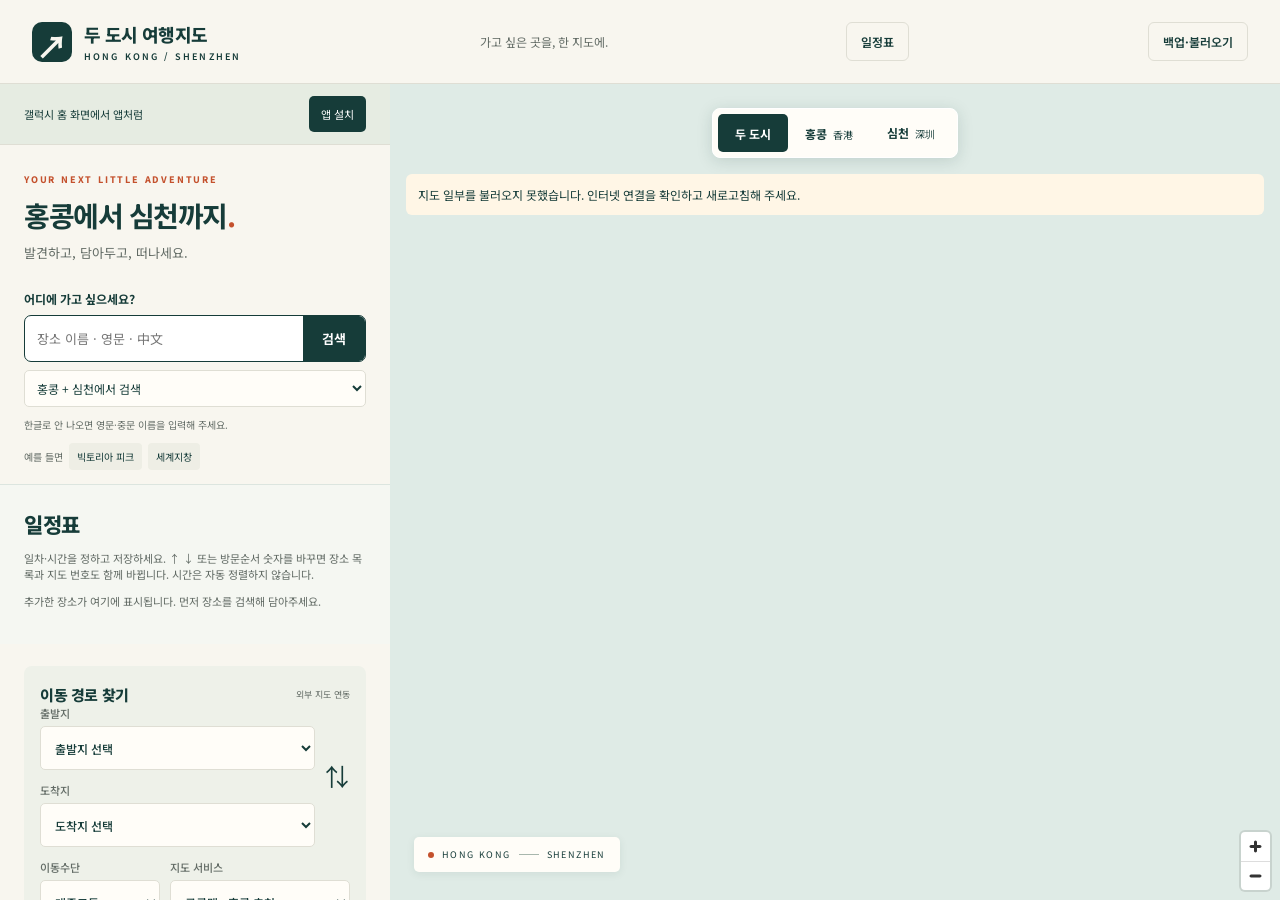
==== commit fb304bc6: "feat: add saved-place itinerary and automatic visit numbering" ====
--- a/index.html
+++ b/index.html
@@ -1,11 +1,12 @@
 <!doctype html>
-<html lang="ko"><head><meta charset="UTF-8"><meta name="viewport" content="width=device-width,initial-scale=1,viewport-fit=cover"><meta name="theme-color" content="#123e3b"><meta name="referrer" content="strict-origin-when-cross-origin"><meta name="description" content="홍콩과 심천, 가고 싶은 곳을 한 지도에. 장소를 검색하고 나만의 여행 지도를 만드세요."><title>두 도시 여행지도 · 홍콩 & 심천</title><link rel="icon" type="image/svg+xml" href="./favicon.svg"><link rel="manifest" href="./manifest.webmanifest"><link rel="apple-touch-icon" href="./icons/icon-192.png"><meta name="mobile-web-app-capable" content="yes">  <script type="module" crossorigin src="./assets/index-BXf903D9.js"></script>
-  <link rel="stylesheet" crossorigin href="./assets/index-DaEAYaU7.css">
+<html lang="ko"><head><meta charset="UTF-8"><meta name="viewport" content="width=device-width,initial-scale=1,viewport-fit=cover"><meta name="theme-color" content="#123e3b"><meta name="referrer" content="strict-origin-when-cross-origin"><meta name="description" content="홍콩과 심천, 가고 싶은 곳을 한 지도에. 장소를 검색하고 나만의 여행 지도를 만드세요."><title>두 도시 여행지도 · 홍콩 & 심천</title><link rel="icon" type="image/svg+xml" href="./favicon.svg"><link rel="manifest" href="./manifest.webmanifest"><link rel="apple-touch-icon" href="./icons/icon-192.png"><meta name="mobile-web-app-capable" content="yes">  <script type="module" crossorigin src="./assets/index-VLlkR_SJ.js"></script>
+  <link rel="stylesheet" crossorigin href="./assets/index-BO9xX42O.css">
 </head>
 <body><header class="topbar"><a class="brand" href="./" aria-label="두 도시 여행지도 홈"><span class="brand-icon" aria-hidden="true">↗</span><span>두 도시 여행지도<small>HONG KONG / SHENZHEN</small></span></a><span class="top-caption">가고 싶은 곳을, 한 지도에.</span><button id="backup-open" class="quiet">백업·불러오기</button></header>
-<main class="workspace"><aside class="sidebar"><div class="sidebar-top"><p class="eyebrow">YOUR NEXT LITTLE ADVENTURE</p><h1>홍콩에서 심천까지<span class="accent">.</span></h1><p class="intro">발견하고, 담아두고, 떠나세요.</p><form id="search-form"><label for="query">어디에 가고 싶으세요?</label><div class="search-row"><input id="query" name="query" type="search" placeholder="장소 이름 · 영문 · 中文" autocomplete="off" maxlength="160" required><button id="search-submit" type="submit" aria-label="장소 검색">검색</button></div><label for="search-city" class="sr-only">검색 지역</label><select id="search-city"><option value="all">홍콩 + 심천에서 검색</option><option value="hk">홍콩에서 검색</option><option value="sz">심천에서 검색</option></select></form><p class="search-hint">한글로 안 나오면 영문·중문 이름을 입력해 주세요.</p><div class="examples"><span>예를 들면</span><button data-query="빅토리아 피크">빅토리아 피크</button><button data-query="세계지창">세계지창</button></div><p id="search-status" role="status" aria-live="polite"></p><section id="results-section" hidden><div class="section-heading"><h2>검색 결과</h2><button id="results-close" class="text-button">닫기</button></div><div id="results"></div></section></div>
-<section id="directions-section" class="directions-section" aria-labelledby="directions-title"><div class="section-heading"><h2 id="directions-title">이동 경로 찾기</h2><span class="route-badge">외부 지도 연동</span></div><div class="route-endpoints"><label for="route-origin">출발지<select id="route-origin"><option value="">출발지 선택</option></select></label><button id="route-swap" type="button" title="출발·도착 바꾸기" aria-label="출발지와 도착지 바꾸기">⇅</button><label for="route-destination">도착지<select id="route-destination"><option value="">도착지 선택</option></select></label></div><div class="route-options"><label for="route-mode">이동수단<select id="route-mode"><option value="transit">대중교통</option><option value="driving">자동차</option><option value="walking">도보</option></select></label><label for="route-provider">지도 서비스<select id="route-provider"><option value="google">구글맵 · 홍콩 추천</option><option value="amap">고덕지도 · 심천 추천</option></select></label></div><a id="route-open" class="route-open" target="_blank" rel="noopener noreferrer" aria-disabled="true" tabindex="-1">외부 지도에서 경로·소요시간 보기 ↗</a><p id="route-status" class="route-status" role="status" aria-live="polite"></p><p class="route-note">경로·환승·예상 소요시간은 외부 지도에서 확인합니다. 홍콩↔심천 구간은 한 번에 검색되지 않을 수 있으니 출입경 역·항구를 기준으로 나눠 검색해 주세요. 국경 심사 대기시간은 별도로 고려해 주세요.</p></section><section class="saved-section"><div class="section-heading"><h2>나의 장소 <span id="saved-count">0</span></h2><button id="fit-saved" class="text-button">지도에 모두 보기</button></div><div class="filter-row" role="group" aria-label="저장 장소 분류"><button class="filter active" data-filter="all" aria-pressed="true">전체</button><button class="filter" data-filter="food" aria-pressed="false">맛집</button><button class="filter" data-filter="cafe" aria-pressed="false">카페</button><button class="filter" data-filter="sight" aria-pressed="false">관광</button><button class="filter" data-filter="hotel" aria-pressed="false">숙소</button><button class="filter" data-filter="shop" aria-pressed="false">쇼핑</button></div><div id="saved-list"></div><div id="empty-state"><span class="empty-icon" aria-hidden="true">⌖</span><h3>여행의 첫 번째 점을 찍어보세요</h3><p>위에서 장소를 검색하고<br>마음에 드는 곳을 지도에 담아보세요.</p></div></section><footer class="sidebar-footer">목록은 이 브라우저에만 저장됩니다.<br>다른 기기로 옮기려면 백업 파일을 이용해 주세요.<br><a href="#" id="about-open">지도·검색 서비스 안내</a></footer></aside>
+<main class="workspace"><aside class="sidebar"><section id="shared-panel" class="shared-panel" aria-label="공유 지도" hidden><p class="eyebrow">OUR SHARED LITTLE ADVENTURE</p><h2>함께 만드는 여행지도</h2><p id="sync-status" role="status" aria-live="polite">공유 저장소에 연결 중…</p><div class="shared-actions"><button id="share-copy" type="button">초대 링크 복사</button><button id="sync-retry" type="button">지금 동기화</button><button id="share-import" type="button">이 기기의 장소 가져오기</button><button id="drafts-open" type="button">미저장 메모 확인</button></div><input id="invite-url" type="text" aria-label="복사할 초대 링크" readonly hidden><p class="share-warning">링크를 받은 사람은 장소와 메모를 함께 편집할 수 있습니다.</p></section><div class="sidebar-top"><p class="eyebrow">YOUR NEXT LITTLE ADVENTURE</p><h1>홍콩에서 심천까지<span class="accent">.</span></h1><p class="intro">발견하고, 담아두고, 떠나세요.</p><form id="search-form"><label for="query">어디에 가고 싶으세요?</label><div class="search-row"><input id="query" name="query" type="search" placeholder="장소 이름 · 영문 · 中文" autocomplete="off" maxlength="160" required><button id="search-submit" type="submit" aria-label="장소 검색">검색</button></div><label for="search-city" class="sr-only">검색 지역</label><select id="search-city"><option value="all">홍콩 + 심천에서 검색</option><option value="hk">홍콩에서 검색</option><option value="sz">심천에서 검색</option></select></form><p class="search-hint">한글로 안 나오면 영문·중문 이름을 입력해 주세요.</p><div class="examples"><span>예를 들면</span><button data-query="빅토리아 피크">빅토리아 피크</button><button data-query="세계지창">세계지창</button></div><p id="search-status" role="status" aria-live="polite"></p><section id="results-section" hidden><div class="section-heading"><h2>검색 결과</h2><button id="results-close" class="text-button">닫기</button></div><div id="results"></div></section></div>
+<section id="directions-section" class="directions-section" aria-labelledby="directions-title"><div class="section-heading"><h2 id="directions-title">이동 경로 찾기</h2><span class="route-badge">외부 지도 연동</span></div><div class="route-endpoints"><label for="route-origin">출발지<select id="route-origin"><option value="">출발지 선택</option></select></label><button id="route-swap" type="button" title="출발·도착 바꾸기" aria-label="출발지와 도착지 바꾸기">⇅</button><label for="route-destination">도착지<select id="route-destination"><option value="">도착지 선택</option></select></label></div><div class="route-options"><label for="route-mode">이동수단<select id="route-mode"><option value="transit">대중교통</option><option value="driving">자동차</option><option value="walking">도보</option></select></label><label for="route-provider">지도 서비스<select id="route-provider"><option value="google">구글맵 · 홍콩 추천</option><option value="amap">고덕지도 · 심천 추천</option></select></label></div><a id="route-open" class="route-open" target="_blank" rel="noopener noreferrer" aria-disabled="true" tabindex="-1">외부 지도에서 경로·소요시간 보기 ↗</a><p id="route-status" class="route-status" role="status" aria-live="polite"></p><p class="route-note">경로·환승·예상 소요시간은 외부 지도에서 확인합니다. 홍콩↔심천 구간은 한 번에 검색되지 않을 수 있으니 출입경 역·항구를 기준으로 나눠 검색해 주세요. 국경 심사 대기시간은 별도로 고려해 주세요.</p></section><section class="saved-section"><div class="section-heading"><h2><span id="saved-title">나의 장소</span> <span id="saved-count">0</span></h2><button id="fit-saved" class="text-button">지도에 모두 보기</button></div><div class="filter-row" role="group" aria-label="저장 장소 분류"><button class="filter active" data-filter="all" aria-pressed="true">전체</button><button class="filter" data-filter="food" aria-pressed="false">맛집</button><button class="filter" data-filter="cafe" aria-pressed="false">카페</button><button class="filter" data-filter="sight" aria-pressed="false">관광</button><button class="filter" data-filter="hotel" aria-pressed="false">숙소</button><button class="filter" data-filter="shop" aria-pressed="false">쇼핑</button></div><div id="saved-list"></div><div id="empty-state"><span class="empty-icon" aria-hidden="true">⌖</span><h3>여행의 첫 번째 점을 찍어보세요</h3><p>위에서 장소를 검색하고<br>마음에 드는 곳을 지도에 담아보세요.</p></div></section><footer class="sidebar-footer"><span id="storage-summary">목록은 이 브라우저에만 저장됩니다.<br>다른 기기로 옮기려면 백업 파일을 이용해 주세요.</span><br><a href="#" id="about-open">지도·검색 서비스 안내</a></footer></aside>
 <section class="map-panel" aria-label="홍콩과 심천 여행 지도"><div id="map"></div><nav class="city-switch" aria-label="지도 이동"><button data-city="all" class="selected">두 도시</button><button data-city="hk">홍콩 <small>香港</small></button><button data-city="sz">심천 <small>深圳</small></button></nav><div class="map-caption"><span class="live-dot"></span> HONG KONG <span class="caption-line"></span> SHENZHEN</div><div id="map-status" role="status" hidden></div></section></main>
 <div id="toast" role="status" aria-live="polite" hidden></div>
 <dialog id="backup-dialog"><div class="dialog-heading"><h2>여행 지도 백업</h2><button class="dialog-close" aria-label="닫기">×</button></div><p>장소와 메모를 파일로 저장해 두세요.<br>다른 휴대폰이나 PC에서 불러올 수 있습니다.</p><button id="export" class="primary wide">내 장소 백업하기 (.json)</button><label class="file-label" for="import">백업 파일 불러오기<input id="import" type="file" accept="application/json,.json"></label><p class="fineprint">불러오기는 기존 목록에 병합되며 중복 장소는 건너뜁니다. 파일에는 장소와 메모가 포함되니 공유에 주의해 주세요.</p></dialog>
-<dialog id="about-dialog"><div class="dialog-heading"><h2>지도·검색 안내</h2><button class="dialog-close" aria-label="닫기">×</button></div><p>벡터 지도: OpenFreeMap · © OpenMapTiles · © OpenStreetMap contributors. 컬러 지도로 표시하며, 기기에서 벡터 지도 실행이 불가능하면 기본 OSM 지도로 표시합니다. 검색은 Nominatim을 이용합니다. 무료 데이터 특성상 일부 식당·매장이나 한글 이름이 검색되지 않을 수 있습니다.</p><p>자주 찾는 일부 장소는 한글 이름을 영문 검색어로 바꾸어 검색하며, 변환된 이름을 표시합니다. 결과는 실제 검색 서비스에서 가져옵니다.</p><p>검색 버튼을 눌렀을 때만 요청하며, 연속 검색 제한과 결과 캐시를 적용합니다. 검색어·접속 정보는 지도·검색 제공업체로 전송됩니다. 개인 주소나 민감한 정보는 입력하지 마세요.</p><p>공개 검색 서버는 소규모 개인 여행용입니다. 이용자가 늘어나면 서버 단위 제한이 가능한 별도 검색 서비스로 전환해야 합니다. 서비스 장애나 중국 본토 네트워크 환경에서는 지도·검색이 안 될 수 있습니다. 이 사이트는 오프라인 지도가 아닙니다.</p><p>외부 길찾기는 선택한 출발·도착 좌표와 이동수단을 구글맵 또는 고덕지도에 전달합니다. 고덕지도에는 장소명도 전달하지만 여행 메모는 전달하지 않습니다. 예상 소요시간은 각 지도 서비스에서 확인하며, 출입경 심사 대기시간과 실제 운행 상황은 별도로 확인해 주세요. <a href="https://policies.google.com/privacy" target="_blank" rel="noopener">Google 개인정보 정책</a> · <a href="https://lbs.amap.com/pages/privacy/" target="_blank" rel="noopener">고덕지도 개인정보 정책</a></p><p>저장 장소·메모는 서버로 전송하지 않으며 이 기기의 브라우저에만 저장합니다. 브라우저 데이터 삭제 시 사라질 수 있으니 백업해 주세요.</p><a href="https://operations.osmfoundation.org/policies/nominatim/" target="_blank" rel="noopener">검색 이용 정책</a> · <a href="https://osmfoundation.org/wiki/Privacy_Policy" target="_blank" rel="noopener">개인정보 정책</a> · <a href="https://www.openstreetmap.org/fixthemap" target="_blank" rel="noopener">지도 오류 제보</a></dialog></body></html>
+<dialog id="about-dialog"><div class="dialog-heading"><h2>지도·검색 안내</h2><button class="dialog-close" aria-label="닫기">×</button></div><p>벡터 지도: OpenFreeMap · © OpenMapTiles · © OpenStreetMap contributors. 컬러 지도로 표시하며, 기기에서 벡터 지도 실행이 불가능하면 기본 OSM 지도로 표시합니다. 검색은 Nominatim을 이용합니다. 무료 데이터 특성상 일부 식당·매장이나 한글 이름이 검색되지 않을 수 있습니다.</p><p>자주 찾는 일부 장소는 한글 이름을 영문 검색어로 바꾸어 검색하며, 변환된 이름을 표시합니다. 결과는 실제 검색 서비스에서 가져옵니다.</p><p>검색 버튼을 눌렀을 때만 요청하며, 연속 검색 제한과 결과 캐시를 적용합니다. 검색어·접속 정보는 지도·검색 제공업체로 전송됩니다. 개인 주소나 민감한 정보는 입력하지 마세요.</p><p>공개 검색 서버는 소규모 개인 여행용입니다. 이용자가 늘어나면 서버 단위 제한이 가능한 별도 검색 서비스로 전환해야 합니다. 서비스 장애나 중국 본토 네트워크 환경에서는 지도·검색이 안 될 수 있습니다. 이 사이트는 오프라인 지도가 아닙니다.</p><p>외부 길찾기는 선택한 출발·도착 좌표와 이동수단을 구글맵 또는 고덕지도에 전달합니다. 고덕지도에는 장소명도 전달하지만 여행 메모는 전달하지 않습니다. 예상 소요시간은 각 지도 서비스에서 확인하며, 출입경 심사 대기시간과 실제 운행 상황은 별도로 확인해 주세요. <a href="https://policies.google.com/privacy" target="_blank" rel="noopener">Google 개인정보 정책</a> · <a href="https://lbs.amap.com/pages/privacy/" target="_blank" rel="noopener">고덕지도 개인정보 정책</a></p><p>개인 모드의 장소·메모는 이 브라우저에만 저장합니다. 초대 링크로 들어온 공유 모드에서는 장소·메모를 Cloudflare 공용 저장소에 저장하며, 같은 초대 링크를 가진 사람이 조회·수정할 수 있습니다. 미저장 메모 초안은 이 기기에 별도로 보관합니다. 기존 개인 장소를 공유하려면 ‘이 기기의 장소 가져오기’를 눌러주세요. 백업 파일에는 장소와 메모가 포함됩니다.</p><a href="https://operations.osmfoundation.org/policies/nominatim/" target="_blank" rel="noopener">검색 이용 정책</a> · <a href="https://osmfoundation.org/wiki/Privacy_Policy" target="_blank" rel="noopener">개인정보 정책</a> · <a href="https://www.openstreetmap.org/fixthemap" target="_blank" rel="noopener">지도 오류 제보</a></dialog>
+<dialog id="drafts-dialog"><div class="dialog-heading"><h2>이 기기의 미저장 메모</h2><button class="dialog-close" aria-label="닫기">×</button></div><p>아래 초안은 아직 공유 저장되지 않았습니다. 삭제된 장소의 초안도 이곳에서 확인하고 복사할 수 있습니다.</p><textarea id="drafts-text" aria-label="미저장 메모 초안" rows="12" readonly></textarea></dialog></body></html>
--- a/assets/index-BO9xX42O.css
+++ b/assets/index-BO9xX42O.css
@@ -0,0 +1 @@
+@import"https://fonts.googleapis.com/css2?family=Noto+Sans+KR:wght@400;500;600;700;800&display=swap";:root{font-family:Noto Sans KR,system-ui,sans-serif;color:#163c39;background:#f8f6ef;font-synthesis:none;--ink:#163c39;--muted:#626b65;--paper:#f8f6ef;--line:#dfded4;--accent:#c4512d;--surface:#fffdf8}*{box-sizing:border-box}body{margin:0}button,input,select,textarea{font:inherit}button,a,input,textarea,select{-webkit-tap-highlight-color:transparent}button{cursor:pointer}button:disabled{cursor:wait;opacity:.6}button:focus-visible,a:focus-visible,input:focus-visible,textarea:focus-visible,select:focus-visible{outline:3px solid #d88045;outline-offset:3px}a{color:inherit}button{border:0;color:var(--ink)}.topbar{height:84px;display:flex;align-items:center;justify-content:space-between;padding:0 32px;border-bottom:1px solid var(--line);gap:16px}.brand{text-decoration:none;display:flex;gap:12px;align-items:center;font-size:18px;font-weight:800;letter-spacing:-.6px}.brand small{display:block;font-size:9px;letter-spacing:2.1px;font-weight:600;margin-top:3px}.brand-icon{width:40px;height:40px;background:var(--ink);color:var(--paper);display:grid;place-items:center;font-size:32px;border-radius:10px}.top-caption{font-size:12px;color:var(--muted)}.quiet{background:transparent;border:1px solid var(--line);border-radius:6px;padding:10px 14px;font-size:12px;font-weight:600}.workspace{display:grid;grid-template-columns:390px 1fr;height:calc(100dvh - 84px);min-height:550px}.sidebar{overflow-y:auto;display:flex;flex-direction:column;background:var(--paper)}.sidebar-top{padding:28px 24px 0}.eyebrow{font-size:9px;letter-spacing:1.8px;color:var(--accent);font-weight:800;margin:0 0 10px}h1{font-size:28px;letter-spacing:-1.5px;line-height:1.4;margin:0}.accent{color:var(--accent)}.intro{font-size:13px;color:var(--muted);margin:8px 0 28px}form label{display:block;font-size:12px;font-weight:700;margin-bottom:8px}.search-row{display:flex;border:1.5px solid var(--ink);border-radius:7px;overflow:hidden;background:#fff}.search-row:focus-within{box-shadow:0 0 0 3px #d2e3db}input[type=search]{min-width:0;width:100%;border:0;background:transparent;padding:13px 12px;font-size:13px;outline:none}.search-row button{background:var(--ink);color:#fff;min-width:62px;font-size:13px;font-weight:700}select{background:var(--surface);border:1px solid var(--line);border-radius:5px;padding:8px;font-size:12px;color:var(--ink)}#search-city{width:100%;margin-top:8px}.search-hint{font-size:10px;color:var(--muted);line-height:1.6;margin:10px 0}.examples{display:flex;align-items:center;gap:6px;flex-wrap:wrap;font-size:10px;color:var(--muted)}.examples button{font-size:10px;background:#eeeee5;padding:6px 8px;border-radius:4px}#search-status{font-size:12px;line-height:1.7;color:var(--accent);margin:14px 0;overflow-wrap:anywhere}.section-heading{display:flex;align-items:center;justify-content:space-between;gap:8px}h2{font-size:15px;margin:0;font-weight:800;letter-spacing:-.4px}#saved-count{font-size:12px;color:var(--accent);margin-left:4px}.text-button{font-size:10px;background:transparent;padding:8px 0;text-decoration:underline;text-underline-offset:3px}.saved-section{padding:20px 24px;border-top:1px solid var(--line);margin-top:8px;flex:1}.filter-row{display:flex;gap:5px;margin:12px 0 20px;flex-wrap:wrap}.filter{background:transparent;padding:7px 11px;border:1px solid var(--line);font-size:11px;border-radius:20px}.filter.active{background:var(--ink);border-color:var(--ink);color:#fff}.result-card,.place-card{background:var(--surface);border:1px solid var(--line);border-radius:7px;padding:14px;margin:9px 0}.result-name,.place-name{font-size:13px;line-height:1.5;font-weight:700;overflow-wrap:anywhere}.result-address,.place-address{font-size:11px;color:var(--muted);line-height:1.6;margin:5px 0 10px;overflow-wrap:anywhere}.result-actions{display:flex;gap:8px}.result-actions button{font-size:11px;padding:8px 10px;border:1px solid var(--line);border-radius:4px;background:transparent}.result-actions .add-button{background:var(--ink);color:#fff;border-color:var(--ink)}#results-section{margin-bottom:20px}.place-top{display:flex;align-items:center;gap:8px}.place-focus{padding:0;text-align:left;background:none;flex:1;display:flex;gap:8px;align-items:center}.place-number{flex:0 0 24px;height:24px;border-radius:50%;background:var(--ink);color:#fff;display:grid;place-items:center;font-size:11px}.delete-place{background:none;color:#8b5341;font-size:11px;padding:8px}.place-fields{display:flex;align-items:center;gap:8px;margin-bottom:8px}.place-fields label{font-size:11px;color:var(--muted)}.note-label{font-size:10px;color:var(--muted)}textarea{width:100%;resize:vertical;min-height:60px;max-height:200px;border:1px solid var(--line);border-radius:4px;padding:8px;background:#fffefa;font-size:12px;color:var(--ink);margin-top:4px}.saved-feedback{font-size:10px;color:var(--muted);min-height:15px}.place-card.selected{border-color:var(--accent)}#empty-state{text-align:center;padding:24px 0 40px}.empty-icon{display:block;font-size:48px;color:#9eafa0;font-weight:400;margin-bottom:12px}h3{font-size:12px}#empty-state p{font-size:11px;color:var(--muted);line-height:1.9}.sidebar-footer{border-top:1px solid var(--line);padding:16px 24px;color:var(--muted);font-size:10px;line-height:1.8}.sidebar-footer a{display:inline-block;margin-top:5px}.map-panel{position:relative;min-width:0;background:#dfebe6}#map{width:100%;height:100%;z-index:1}.city-switch{position:absolute;left:50%;transform:translate(-50%);top:24px;z-index:500;display:flex;background:var(--surface);padding:5px;border-radius:8px;box-shadow:0 3px 16px #173d3926;white-space:nowrap;border:1px solid #fff}.city-switch button{padding:10px 17px;background:transparent;font-size:12px;border-radius:5px;font-weight:700}.city-switch button.selected{background:var(--ink);color:#fff}.city-switch small{font-size:10px;font-weight:400;margin-left:3px}.map-caption{position:absolute;bottom:28px;left:24px;z-index:400;display:flex;align-items:center;gap:8px;background:var(--surface);padding:11px 14px;font-size:9px;letter-spacing:1.4px;border-radius:5px;box-shadow:0 2px 8px #163c3914;pointer-events:none}.live-dot{width:6px;height:6px;background:var(--accent);border-radius:50%}.caption-line{width:20px;height:1px;background:#a8b7ad}.pin{display:grid;place-items:center;width:32px;height:32px;background:var(--ink);border:2px solid #fff;box-shadow:0 2px 7px #0004;border-radius:50% 50% 50% 0;transform:rotate(-45deg);color:transparent;font-size:0}.pin:after{content:attr(data-number)}.place-marker{position:relative}.place-marker .pin{transform:none;border-radius:50%;color:#fff;font-size:12px;font-weight:800}.pin-food{background:#b44c2b}.pin-cafe{background:#896335}.pin-hotel{background:#3d6493}.pin-shop{background:#725b86}.leaflet-container{font-family:inherit}.leaflet-popup-content{line-height:1.6;max-width:230px;overflow-wrap:anywhere}.leaflet-popup-content p{font-size:11px;color:var(--muted);margin:6px 0}.leaflet-control-attribution{font-size:10px!important}#map-status{position:absolute;top:90px;left:16px;right:16px;z-index:500;padding:12px;background:#fff6e6;font-size:12px;border-radius:6px}#toast{position:fixed;bottom:24px;left:50%;transform:translate(-50%);z-index:2000;background:var(--ink);color:#fff;padding:13px 20px;border-radius:7px;font-size:12px;max-width:90vw;box-shadow:0 4px 20px #0002}dialog{border:1px solid var(--line);border-radius:12px;padding:24px;max-width:480px;width:calc(100% - 32px);color:var(--ink);background:var(--paper)}dialog::backdrop{background:#122d2966}.dialog-heading{display:flex;justify-content:space-between;align-items:center;gap:12px}.dialog-close{font-size:26px;background:none;padding:0 8px}dialog p{font-size:13px;line-height:1.9}dialog a{font-size:12px}.primary{background:var(--ink);color:#fff;border-radius:5px;padding:13px 16px;font-size:13px}.wide{width:100%;margin:12px 0}.file-label{display:block;border:1px dashed #879c90;padding:14px;border-radius:5px;font-size:12px}input[type=file]{display:block;font-size:11px;width:100%;margin-top:8px}.fineprint{font-size:11px!important;color:var(--muted)}.sr-only{position:absolute;width:1px;height:1px;padding:0;margin:-1px;overflow:hidden;clip:rect(0,0,0,0);white-space:nowrap;border:0}[hidden]{display:none!important}@media(min-width:1440px){.workspace{grid-template-columns:420px 1fr}.sidebar-top,.saved-section{padding-left:32px;padding-right:32px}}@media(max-width:767px){.topbar{height:70px;padding:0 16px;gap:8px}.brand{font-size:14px;gap:8px}.brand small{font-size:7px;letter-spacing:1.2px}.brand-icon{width:32px;height:32px;font-size:26px;border-radius:7px}.top-caption{display:none}.quiet{font-size:10px;padding:9px}.workspace{display:flex;flex-direction:column;height:auto;min-height:0}.map-panel{order:-1;height:43dvh;min-height:270px;max-height:430px}.sidebar{overflow:visible}.sidebar-top{padding:24px 20px 0}.eyebrow{font-size:8px}h1{font-size:26px}.intro{margin-bottom:20px}.saved-section{padding:20px}.sidebar-footer{padding:16px 20px}.city-switch{top:14px}.city-switch button{padding:9px 14px}.map-caption{bottom:24px;left:12px;padding:8px 10px;font-size:8px;letter-spacing:.8px}.search-hint{font-size:11px}input[type=search],textarea{font-size:16px}.place-address,.result-address{font-size:12px}.text-button{font-size:11px}.result-actions button,.filter{min-height:36px}#toast{bottom:16px}#empty-state{padding-bottom:24px}}.install-banner{display:flex;align-items:center;justify-content:space-between;gap:8px;padding:12px 24px;background:#e6ece2;border-bottom:1px solid var(--line);font-size:11px}.install-button{background:var(--ink);color:#fff;border-radius:5px;padding:9px 12px;font-size:11px;white-space:nowrap;min-height:36px}.map-style-switch{position:absolute;top:86px;right:16px;z-index:450;display:flex;gap:3px;padding:4px;background:var(--surface);border:1px solid #fff;border-radius:7px;box-shadow:0 3px 16px #173d3920}.map-style-switch button{padding:9px 11px;font-size:11px;background:transparent;border-radius:4px;min-height:36px}.map-style-switch button.selected{background:var(--ink);color:#fff}.vector-place-marker{border:0;padding:0;background:none;width:32px;height:40px;cursor:pointer}.preview-marker{width:18px;height:18px;background:#db643d;border:2px solid #fff;border-radius:50%;box-shadow:0 1px 8px #163c3940;cursor:pointer}.maplibregl-map{font-family:inherit}.maplibregl-popup-content{padding:14px;border-radius:8px;line-height:1.6;overflow-wrap:anywhere;color:var(--ink)}.maplibregl-popup-content p{font-size:11px;color:var(--muted);margin:6px 0}.maplibregl-popup-close-button{font-size:20px;min-width:26px;min-height:26px}.maplibregl-ctrl-attrib{font-size:10px}.maplibregl-ctrl-bottom-right{bottom:8px}.maplibregl-canvas:focus-visible{outline-offset:-3px}.maplibregl-ctrl button:focus-visible{outline-offset:-3px}@media(max-width:767px){.map-style-switch{top:72px;right:12px}.map-style-switch button{padding:6px 10px}.map-caption{max-width:calc(100% - 65px)}}.directions-section{margin:22px 24px 0;padding:18px 16px;background:#eef1e9;border-radius:8px}.directions-section h2{font-size:15px}.route-badge{font-size:9px;color:var(--muted)}.route-endpoints{position:relative;padding-right:35px}.directions-section label{display:block;font-size:11px;color:var(--muted);font-weight:500;min-width:0}.directions-section select{display:block;width:100%;min-width:0;min-height:44px;margin:5px 0 12px;padding:9px 10px;border:1px solid var(--line);border-radius:5px;background:var(--surface);color:var(--ink);font:inherit;font-size:12px;text-overflow:ellipsis}.route-options{display:grid;grid-template-columns:minmax(0,1fr) minmax(0,1.5fr);gap:10px}#route-swap{position:absolute;right:-5px;top:48px;width:36px;height:44px;background:transparent;color:var(--ink);font-size:24px}.route-open{display:block;padding:13px 9px;text-align:center;background:var(--ink);color:#fff;border-radius:5px;text-decoration:none;font-size:12px;line-height:1.6;transition:background .2s}.route-open:hover{background:#235c54}.route-open[aria-disabled=true]{background:#d6ded3;color:#53605a;cursor:not-allowed}.route-status,.route-note{font-size:10px;line-height:1.8;color:var(--muted);margin:10px 0 0}.route-note{border-top:1px solid var(--line);padding-top:10px}.place-route-actions{display:flex;gap:8px;margin:10px 0 14px}.place-route-actions button{min-height:36px;flex:1;font-size:11px;background:#edf1e9;color:var(--ink);border-radius:4px}.place-route-actions button:hover{background:#dfe8dc}@media(max-width:767px){.directions-section{margin:20px 20px 0}.directions-section select{font-size:16px}.route-options{grid-template-columns:minmax(0,1fr) minmax(0,1.7fr)}.route-open{font-size:12px}.place-route-actions button{min-height:44px}}.shared-panel{margin:20px 24px 0;padding:18px 16px;background:#e4ece0;border:1px solid #cbd9c5;border-radius:8px}.shared-panel .eyebrow{font-size:8px;margin:0 0 7px}.shared-panel h2{font-size:17px;margin:0 0 10px}#sync-status{font-size:11px;line-height:1.7;margin:0 0 12px;color:#53605a}.shared-panel[data-state=offline] #sync-status,.shared-panel[data-state=unauthorized] #sync-status{color:#a4492b}.shared-actions{display:grid;grid-template-columns:1fr 1fr;gap:7px}.shared-actions button,.note-retry,.note-restore{min-height:40px;background:#fff;color:var(--ink);font-size:10px;padding:8px;border-radius:5px}.shared-actions button:first-child{background:var(--ink);color:#fff}.share-warning{font-size:10px;line-height:1.7;color:#5d675d;margin:12px 0 0}#invite-url,#drafts-text{width:100%;font:inherit;font-size:12px;padding:10px;margin-top:10px;box-sizing:border-box}#drafts-text{min-height:250px}.note-retry,.note-restore{margin:6px 6px 0 0;border:1px solid var(--line)}@media(max-width:767px){.shared-panel{margin:20px 20px 0}.shared-actions button{min-height:44px}#drafts-text,#invite-url{font-size:16px}}@media(prefers-reduced-motion:reduce){*{scroll-behavior:auto!important}}.itinerary-section{padding:24px;border-top:1px solid #dce5df;background:#f5f7f2;scroll-margin-top:12px}.itinerary-section h2{font-size:21px;margin:0 0 10px}.itinerary-list{display:grid;gap:12px}.itinerary-card{min-width:0;background:#fff;border:1px solid #dce5df;border-radius:12px;padding:14px}.itinerary-card.new-day:before{content:attr(data-day-label);display:block;color:#1a6559;font-size:12px;font-weight:700;margin-bottom:10px}.itinerary-focus{display:block;width:100%;text-align:left;border:0;background:none;color:#173f3a;font-weight:700;font-size:15px;padding:0 0 12px;overflow-wrap:anywhere}.itinerary-fields{display:grid;grid-template-columns:1fr 1fr;gap:10px}.itinerary-card label{display:flex;flex-direction:column;gap:5px;font-size:12px;color:#53655d;min-width:0;margin-bottom:10px}.itinerary-card input,.itinerary-card select,.itinerary-card textarea{box-sizing:border-box;width:100%;min-width:0;max-width:100%;padding:10px;border:1px solid #cbd8ce;border-radius:7px;background:#fff;color:#183a34;font:inherit;font-size:14px}.itinerary-card input[type=time]{min-height:40px}.itinerary-actions{display:flex;gap:8px;flex-wrap:wrap}.itinerary-actions button{min-height:40px;padding:8px 14px;border:1px solid #cbd8ce;border-radius:8px;background:#f4f7f1;color:#173f3a}.itinerary-actions .schedule-save{margin-left:auto;background:#174d43;color:#fff}.schedule-status{font-size:12px;color:#547264;margin:10px 0 0;min-height:16px}.itinerary-card button:disabled{opacity:.4}.topbar #itinerary-open{white-space:nowrap}@media(max-width:480px){.topbar{gap:8px;flex-wrap:wrap}.topbar .brand{margin-right:auto}.topbar #itinerary-open,.topbar #backup-open{font-size:12px;padding:8px}.itinerary-section{padding:20px}.itinerary-fields{grid-template-columns:minmax(0,1fr) minmax(0,1fr)}}.maplibregl-map{font:12px/20px Helvetica Neue,Arial,Helvetica,sans-serif;overflow:hidden;position:relative;-webkit-tap-highlight-color:rgb(0 0 0/0);-webkit-touch-callout:none}.maplibregl-canvas{position:absolute;left:0;top:0}.maplibregl-map:fullscreen{width:100%;height:100%}.maplibregl-ctrl-group button.maplibregl-ctrl-compass{touch-action:none}.maplibregl-canvas-container.maplibregl-interactive,.maplibregl-ctrl-group button.maplibregl-ctrl-compass{cursor:grab;-webkit-user-select:none;-moz-user-select:none;user-select:none}.maplibregl-canvas-container.maplibregl-interactive.maplibregl-track-pointer{cursor:pointer}.maplibregl-canvas-container.maplibregl-interactive:active,.maplibregl-ctrl-group button.maplibregl-ctrl-compass:active{cursor:grabbing}.maplibregl-canvas-container.maplibregl-touch-zoom-rotate,.maplibregl-canvas-container.maplibregl-touch-zoom-rotate .maplibregl-canvas{touch-action:pan-x pan-y}.maplibregl-canvas-container.maplibregl-touch-drag-pan,.maplibregl-canvas-container.maplibregl-touch-drag-pan .maplibregl-canvas{touch-action:pinch-zoom}.maplibregl-canvas-container.maplibregl-touch-zoom-rotate.maplibregl-touch-drag-pan,.maplibregl-canvas-container.maplibregl-touch-zoom-rotate.maplibregl-touch-drag-pan .maplibregl-canvas{touch-action:none}.maplibregl-canvas-container.maplibregl-touch-drag-pan.maplibregl-cooperative-gestures,.maplibregl-canvas-container.maplibregl-touch-drag-pan.maplibregl-cooperative-gestures .maplibregl-canvas{touch-action:pan-x pan-y}.maplibregl-ctrl-bottom-left,.maplibregl-ctrl-bottom-right,.maplibregl-ctrl-top-left,.maplibregl-ctrl-top-right{position:absolute;pointer-events:none;z-index:2}.maplibregl-ctrl-top-left{top:0;left:0}.maplibregl-ctrl-top-right{top:0;right:0}.maplibregl-ctrl-bottom-left{bottom:0;left:0}.maplibregl-ctrl-bottom-right{right:0;bottom:0}.maplibregl-ctrl{clear:both;pointer-events:auto;transform:translate(0)}.maplibregl-ctrl-top-left .maplibregl-ctrl{margin:10px 0 0 10px;float:left}.maplibregl-ctrl-top-right .maplibregl-ctrl{margin:10px 10px 0 0;float:right}.maplibregl-ctrl-bottom-left .maplibregl-ctrl{margin:0 0 10px 10px;float:left}.maplibregl-ctrl-bottom-right .maplibregl-ctrl{margin:0 10px 10px 0;float:right}.maplibregl-ctrl-group{border-radius:4px;background:#fff}.maplibregl-ctrl-group:not(:empty){box-shadow:0 0 0 2px #0000001a}.maplibregl-ctrl-group button{width:29px;height:29px;display:block;padding:0;outline:none;border:0;box-sizing:border-box;background-color:transparent;cursor:pointer}.maplibregl-ctrl button{-webkit-user-select:none;-moz-user-select:none;user-select:none}.maplibregl-ctrl-group button+button{border-top:1px solid #ddd}.maplibregl-ctrl button .maplibregl-ctrl-icon{display:block;width:100%;height:100%;background-repeat:no-repeat;background-position:50%}@media(forced-colors:active){.maplibregl-ctrl-group:not(:empty){box-shadow:0 0 0 2px ButtonText}.maplibregl-ctrl-icon{background-color:transparent}.maplibregl-ctrl-group button+button{border-top:1px solid buttontext}}.maplibregl-ctrl button::-moz-focus-inner{border:0;padding:0}.maplibregl-ctrl-attrib-button:focus,.maplibregl-ctrl-group button:focus{box-shadow:0 0 2px 2px #0096ff}.maplibregl-ctrl button:disabled{cursor:not-allowed}.maplibregl-ctrl button:disabled .maplibregl-ctrl-icon{opacity:.25}@media(hover:hover){.maplibregl-ctrl button:not(:disabled):hover{background-color:#0000000d}}.maplibregl-ctrl button:not(:disabled):active{background-color:#0000000d}.maplibregl-ctrl-group button:focus:focus-visible{box-shadow:0 0 2px 2px #0096ff}.maplibregl-ctrl-group button:focus:not(:focus-visible){box-shadow:none}.maplibregl-ctrl-group button:focus:first-child{border-radius:4px 4px 0 0}.maplibregl-ctrl-group button:focus:last-child{border-radius:0 0 4px 4px}.maplibregl-ctrl-group button:focus:only-child{border-radius:inherit}.maplibregl-ctrl button.maplibregl-ctrl-zoom-out .maplibregl-ctrl-icon{background-image:url("data:image/svg+xml;charset=utf-8,%3Csvg xmlns='http://www.w3.org/2000/svg' width='29' height='29' viewBox='0 0 29 29' fill='%23333'%3E %3Cpath d='M10 13c-.75 0-1.5.75-1.5 1.5S9.25 16 10 16h9c.75 0 1.5-.75 1.5-1.5S19.75 13 19 13z'/%3E %3C/svg%3E")}.maplibregl-ctrl button.maplibregl-ctrl-zoom-in .maplibregl-ctrl-icon{background-image:url("data:image/svg+xml;charset=utf-8,%3Csvg xmlns='http://www.w3.org/2000/svg' width='29' height='29' viewBox='0 0 29 29' fill='%23333'%3E %3Cpath d='M14.5 8.5c-.75 0-1.5.75-1.5 1.5v3h-3c-.75 0-1.5.75-1.5 1.5S9.25 16 10 16h3v3c0 .75.75 1.5 1.5 1.5S16 19.75 16 19v-3h3c.75 0 1.5-.75 1.5-1.5S19.75 13 19 13h-3v-3c0-.75-.75-1.5-1.5-1.5'/%3E %3C/svg%3E")}@media(forced-colors:active){.maplibregl-ctrl button.maplibregl-ctrl-zoom-out .maplibregl-ctrl-icon{background-image:url("data:image/svg+xml;charset=utf-8,%3Csvg xmlns='http://www.w3.org/2000/svg' width='29' height='29' viewBox='0 0 29 29' fill='%23fff'%3E %3Cpath d='M10 13c-.75 0-1.5.75-1.5 1.5S9.25 16 10 16h9c.75 0 1.5-.75 1.5-1.5S19.75 13 19 13z'/%3E %3C/svg%3E")}.maplibregl-ctrl button.maplibregl-ctrl-zoom-in .maplibregl-ctrl-icon{background-image:url("data:image/svg+xml;charset=utf-8,%3Csvg xmlns='http://www.w3.org/2000/svg' width='29' height='29' viewBox='0 0 29 29' fill='%23fff'%3E %3Cpath d='M14.5 8.5c-.75 0-1.5.75-1.5 1.5v3h-3c-.75 0-1.5.75-1.5 1.5S9.25 16 10 16h3v3c0 .75.75 1.5 1.5 1.5S16 19.75 16 19v-3h3c.75 0 1.5-.75 1.5-1.5S19.75 13 19 13h-3v-3c0-.75-.75-1.5-1.5-1.5'/%3E %3C/svg%3E")}}@media(forced-colors:active)and (prefers-color-scheme:light){.maplibregl-ctrl button.maplibregl-ctrl-zoom-out .maplibregl-ctrl-icon{background-image:url("data:image/svg+xml;charset=utf-8,%3Csvg xmlns='http://www.w3.org/2000/svg' width='29' height='29' viewBox='0 0 29 29' fill='%23000'%3E %3Cpath d='M10 13c-.75 0-1.5.75-1.5 1.5S9.25 16 10 16h9c.75 0 1.5-.75 1.5-1.5S19.75 13 19 13z'/%3E %3C/svg%3E")}.maplibregl-ctrl button.maplibregl-ctrl-zoom-in .maplibregl-ctrl-icon{background-image:url("data:image/svg+xml;charset=utf-8,%3Csvg xmlns='http://www.w3.org/2000/svg' width='29' height='29' viewBox='0 0 29 29' fill='%23000'%3E %3Cpath d='M14.5 8.5c-.75 0-1.5.75-1.5 1.5v3h-3c-.75 0-1.5.75-1.5 1.5S9.25 16 10 16h3v3c0 .75.75 1.5 1.5 1.5S16 19.75 16 19v-3h3c.75 0 1.5-.75 1.5-1.5S19.75 13 19 13h-3v-3c0-.75-.75-1.5-1.5-1.5'/%3E %3C/svg%3E")}}.maplibregl-ctrl button.maplibregl-ctrl-fullscreen .maplibregl-ctrl-icon{background-image:url("data:image/svg+xml;charset=utf-8,%3Csvg xmlns='http://www.w3.org/2000/svg' width='29' height='29' viewBox='0 0 29 29' fill='%23333'%3E %3Cpath d='M24 16v5.5c0 1.75-.75 2.5-2.5 2.5H16v-1l3-1.5-4-5.5 1-1 5.5 4 1.5-3zM6 16l1.5 3 5.5-4 1 1-4 5.5 3 1.5v1H7.5C5.75 24 5 23.25 5 21.5V16zm7-11v1l-3 1.5 4 5.5-1 1-5.5-4L6 13H5V7.5C5 5.75 5.75 5 7.5 5zm11 2.5c0-1.75-.75-2.5-2.5-2.5H16v1l3 1.5-4 5.5 1 1 5.5-4 1.5 3h1z'/%3E %3C/svg%3E")}.maplibregl-ctrl button.maplibregl-ctrl-shrink .maplibregl-ctrl-icon{background-image:url("data:image/svg+xml;charset=utf-8,%3Csvg xmlns='http://www.w3.org/2000/svg' width='29' height='29' viewBox='0 0 29 29'%3E %3Cpath d='M18.5 16c-1.75 0-2.5.75-2.5 2.5V24h1l1.5-3 5.5 4 1-1-4-5.5 3-1.5v-1zM13 18.5c0-1.75-.75-2.5-2.5-2.5H5v1l3 1.5L4 24l1 1 5.5-4 1.5 3h1zm3-8c0 1.75.75 2.5 2.5 2.5H24v-1l-3-1.5L25 5l-1-1-5.5 4L17 5h-1zM10.5 13c1.75 0 2.5-.75 2.5-2.5V5h-1l-1.5 3L5 4 4 5l4 5.5L5 12v1z'/%3E %3C/svg%3E")}@media(forced-colors:active){.maplibregl-ctrl button.maplibregl-ctrl-fullscreen .maplibregl-ctrl-icon{background-image:url("data:image/svg+xml;charset=utf-8,%3Csvg xmlns='http://www.w3.org/2000/svg' width='29' height='29' viewBox='0 0 29 29' fill='%23fff'%3E %3Cpath d='M24 16v5.5c0 1.75-.75 2.5-2.5 2.5H16v-1l3-1.5-4-5.5 1-1 5.5 4 1.5-3zM6 16l1.5 3 5.5-4 1 1-4 5.5 3 1.5v1H7.5C5.75 24 5 23.25 5 21.5V16zm7-11v1l-3 1.5 4 5.5-1 1-5.5-4L6 13H5V7.5C5 5.75 5.75 5 7.5 5zm11 2.5c0-1.75-.75-2.5-2.5-2.5H16v1l3 1.5-4 5.5 1 1 5.5-4 1.5 3h1z'/%3E %3C/svg%3E")}.maplibregl-ctrl button.maplibregl-ctrl-shrink .maplibregl-ctrl-icon{background-image:url("data:image/svg+xml;charset=utf-8,%3Csvg xmlns='http://www.w3.org/2000/svg' width='29' height='29' viewBox='0 0 29 29' fill='%23fff'%3E %3Cpath d='M18.5 16c-1.75 0-2.5.75-2.5 2.5V24h1l1.5-3 5.5 4 1-1-4-5.5 3-1.5v-1zM13 18.5c0-1.75-.75-2.5-2.5-2.5H5v1l3 1.5L4 24l1 1 5.5-4 1.5 3h1zm3-8c0 1.75.75 2.5 2.5 2.5H24v-1l-3-1.5L25 5l-1-1-5.5 4L17 5h-1zM10.5 13c1.75 0 2.5-.75 2.5-2.5V5h-1l-1.5 3L5 4 4 5l4 5.5L5 12v1z'/%3E %3C/svg%3E")}}@media(forced-colors:active)and (prefers-color-scheme:light){.maplibregl-ctrl button.maplibregl-ctrl-fullscreen .maplibregl-ctrl-icon{background-image:url("data:image/svg+xml;charset=utf-8,%3Csvg xmlns='http://www.w3.org/2000/svg' width='29' height='29' viewBox='0 0 29 29' fill='%23000'%3E %3Cpath d='M24 16v5.5c0 1.75-.75 2.5-2.5 2.5H16v-1l3-1.5-4-5.5 1-1 5.5 4 1.5-3zM6 16l1.5 3 5.5-4 1 1-4 5.5 3 1.5v1H7.5C5.75 24 5 23.25 5 21.5V16zm7-11v1l-3 1.5 4 5.5-1 1-5.5-4L6 13H5V7.5C5 5.75 5.75 5 7.5 5zm11 2.5c0-1.75-.75-2.5-2.5-2.5H16v1l3 1.5-4 5.5 1 1 5.5-4 1.5 3h1z'/%3E %3C/svg%3E")}.maplibregl-ctrl button.maplibregl-ctrl-shrink .maplibregl-ctrl-icon{background-image:url("data:image/svg+xml;charset=utf-8,%3Csvg xmlns='http://www.w3.org/2000/svg' width='29' height='29' viewBox='0 0 29 29' fill='%23000'%3E %3Cpath d='M18.5 16c-1.75 0-2.5.75-2.5 2.5V24h1l1.5-3 5.5 4 1-1-4-5.5 3-1.5v-1zM13 18.5c0-1.75-.75-2.5-2.5-2.5H5v1l3 1.5L4 24l1 1 5.5-4 1.5 3h1zm3-8c0 1.75.75 2.5 2.5 2.5H24v-1l-3-1.5L25 5l-1-1-5.5 4L17 5h-1zM10.5 13c1.75 0 2.5-.75 2.5-2.5V5h-1l-1.5 3L5 4 4 5l4 5.5L5 12v1z'/%3E %3C/svg%3E")}}.maplibregl-ctrl button.maplibregl-ctrl-compass .maplibregl-ctrl-icon{background-image:url("data:image/svg+xml;charset=utf-8,%3Csvg xmlns='http://www.w3.org/2000/svg' width='29' height='29' viewBox='0 0 29 29' fill='%23333'%3E %3Cpath d='m10.5 14 4-8 4 8z'/%3E %3Cpath fill='%23ccc' d='m10.5 16 4 8 4-8z'/%3E %3C/svg%3E")}@media(forced-colors:active){.maplibregl-ctrl button.maplibregl-ctrl-compass .maplibregl-ctrl-icon{background-image:url("data:image/svg+xml;charset=utf-8,%3Csvg xmlns='http://www.w3.org/2000/svg' width='29' height='29' viewBox='0 0 29 29' fill='%23fff'%3E %3Cpath d='m10.5 14 4-8 4 8z'/%3E %3Cpath fill='%23ccc' d='m10.5 16 4 8 4-8z'/%3E %3C/svg%3E")}}@media(forced-colors:active)and (prefers-color-scheme:light){.maplibregl-ctrl button.maplibregl-ctrl-compass .maplibregl-ctrl-icon{background-image:url("data:image/svg+xml;charset=utf-8,%3Csvg xmlns='http://www.w3.org/2000/svg' width='29' height='29' viewBox='0 0 29 29' fill='%23000'%3E %3Cpath d='m10.5 14 4-8 4 8z'/%3E %3Cpath fill='%23ccc' d='m10.5 16 4 8 4-8z'/%3E %3C/svg%3E")}}.maplibregl-ctrl button.maplibregl-ctrl-globe .maplibregl-ctrl-icon{background-image:url("data:image/svg+xml;charset=utf-8,%3Csvg xmlns='http://www.w3.org/2000/svg' width='22' height='22' fill='none' viewBox='0 0 22 22' stroke='%23333'%3E %3Ccircle cx='11' cy='11' r='8.5'/%3E %3Cpath d='M17.5 11c0 4.819-3.02 8.5-6.5 8.5S4.5 15.819 4.5 11 7.52 2.5 11 2.5s6.5 3.681 6.5 8.5Z'/%3E %3Cpath d='M13.5 11c0 2.447-.331 4.64-.853 6.206-.262.785-.562 1.384-.872 1.777-.314.399-.58.517-.775.517-.195 0-.461-.118-.775-.517-.31-.393-.61-.992-.872-1.777C8.831 15.64 8.5 13.446 8.5 11c0-2.447.331-4.64.853-6.206.262-.785.562-1.384.872-1.777.314-.399.58-.517.775-.517.195 0 .461.118.775.517.31.393.61.992.872 1.777.522 1.565.853 3.76.853 6.206Z'/%3E %3Cpath d='M11 7.5c-1.909 0-3.622-.166-4.845-.428-.616-.132-1.08-.283-1.379-.434a1.333 1.333 0 0 1-.224-.138c.047-.038.12-.085.224-.138.299-.151.763-.302 1.379-.434C7.378 5.666 9.091 5.5 11 5.5c1.909 0 3.622.166 4.845.428.616.132 1.08.283 1.379.434.105.053.177.1.224.138-.047.038-.12.085-.224.138-.299.151-.763.302-1.379.434-1.223.262-2.936.428-4.845.428ZM4.486 6.436ZM11 16.5c-1.909 0-3.622-.166-4.845-.428-.616-.132-1.08-.283-1.379-.434a1.33 1.33 0 0 1-.224-.138 1.33 1.33 0 0 1 .224-.138c.299-.151.763-.302 1.379-.434C7.378 14.666 9.091 14.5 11 14.5c1.909 0 3.622.166 4.845.428.616.132 1.08.283 1.379.434.105.053.177.1.224.138a1.33 1.33 0 0 1-.224.138c-.299.151-.763.302-1.379.434-1.223.262-2.936.428-4.845.428Zm-6.514-1.064ZM11 12.5c-2.46 0-4.672-.222-6.255-.574-.796-.177-1.406-.38-1.805-.59a1.465 1.465 0 0 1-.39-.272.293.293 0 0 1-.047-.064.293.293 0 0 1 .048-.064c.066-.073.189-.167.389-.272.399-.21 1.009-.413 1.805-.59C6.328 9.722 8.54 9.5 11 9.5s4.672.222 6.256.574c.795.177 1.405.38 1.804.59.2.105.323.2.39.272a.33.33 0 0 1 .047.064.293.293 0 0 1-.048.064 1.435 1.435 0 0 1-.389.272c-.399.21-1.009.413-1.804.59-1.584.352-3.796.574-6.256.574Zm-8.501-1.51v.002-.002Zm0 .018v.002-.002Zm17.002.002v-.002.002Zm0-.018v-.002.002Z'/%3E %3C/svg%3E")}.maplibregl-ctrl button.maplibregl-ctrl-globe-enabled .maplibregl-ctrl-icon{background-image:url("data:image/svg+xml;charset=utf-8,%3Csvg xmlns='http://www.w3.org/2000/svg' width='22' height='22' fill='none' viewBox='0 0 22 22' stroke='%2333b5e5'%3E %3Ccircle cx='11' cy='11' r='8.5'/%3E %3Cpath d='M17.5 11c0 4.819-3.02 8.5-6.5 8.5S4.5 15.819 4.5 11 7.52 2.5 11 2.5s6.5 3.681 6.5 8.5Z'/%3E %3Cpath d='M13.5 11c0 2.447-.331 4.64-.853 6.206-.262.785-.562 1.384-.872 1.777-.314.399-.58.517-.775.517-.195 0-.461-.118-.775-.517-.31-.393-.61-.992-.872-1.777C8.831 15.64 8.5 13.446 8.5 11c0-2.447.331-4.64.853-6.206.262-.785.562-1.384.872-1.777.314-.399.58-.517.775-.517.195 0 .461.118.775.517.31.393.61.992.872 1.777.522 1.565.853 3.76.853 6.206Z'/%3E %3Cpath d='M11 7.5c-1.909 0-3.622-.166-4.845-.428-.616-.132-1.08-.283-1.379-.434a1.333 1.333 0 0 1-.224-.138c.047-.038.12-.085.224-.138.299-.151.763-.302 1.379-.434C7.378 5.666 9.091 5.5 11 5.5c1.909 0 3.622.166 4.845.428.616.132 1.08.283 1.379.434.105.053.177.1.224.138-.047.038-.12.085-.224.138-.299.151-.763.302-1.379.434-1.223.262-2.936.428-4.845.428ZM4.486 6.436ZM11 16.5c-1.909 0-3.622-.166-4.845-.428-.616-.132-1.08-.283-1.379-.434a1.33 1.33 0 0 1-.224-.138 1.33 1.33 0 0 1 .224-.138c.299-.151.763-.302 1.379-.434C7.378 14.666 9.091 14.5 11 14.5c1.909 0 3.622.166 4.845.428.616.132 1.08.283 1.379.434.105.053.177.1.224.138a1.33 1.33 0 0 1-.224.138c-.299.151-.763.302-1.379.434-1.223.262-2.936.428-4.845.428Zm-6.514-1.064ZM11 12.5c-2.46 0-4.672-.222-6.255-.574-.796-.177-1.406-.38-1.805-.59a1.465 1.465 0 0 1-.39-.272.293.293 0 0 1-.047-.064.293.293 0 0 1 .048-.064c.066-.073.189-.167.389-.272.399-.21 1.009-.413 1.805-.59C6.328 9.722 8.54 9.5 11 9.5s4.672.222 6.256.574c.795.177 1.405.38 1.804.59.2.105.323.2.39.272a.33.33 0 0 1 .047.064.293.293 0 0 1-.048.064 1.435 1.435 0 0 1-.389.272c-.399.21-1.009.413-1.804.59-1.584.352-3.796.574-6.256.574Zm-8.501-1.51v.002-.002Zm0 .018v.002-.002Zm17.002.002v-.002.002Zm0-.018v-.002.002Z'/%3E %3C/svg%3E")}.maplibregl-ctrl button.maplibregl-ctrl-terrain .maplibregl-ctrl-icon{background-image:url("data:image/svg+xml;charset=utf-8,%3Csvg xmlns='http://www.w3.org/2000/svg' width='22' height='22' viewBox='0 0 22 22' fill='%23333'%3E %3Cpath d='m1.754 13.406 4.453-4.851 3.09 3.09 3.281 3.277.969-.969-3.309-3.312 3.844-4.121 6.148 6.886h1.082v-.855l-7.207-8.07-4.84 5.187L6.169 6.57l-5.48 5.965v.871ZM.688 16.844h20.625v1.375H.688Zm0 0'/%3E %3C/svg%3E")}.maplibregl-ctrl button.maplibregl-ctrl-terrain-enabled .maplibregl-ctrl-icon{background-image:url("data:image/svg+xml;charset=utf-8,%3Csvg xmlns='http://www.w3.org/2000/svg' width='22' height='22' viewBox='0 0 22 22' fill='%2333b5e5'%3E %3Cpath d='m1.754 13.406 4.453-4.851 3.09 3.09 3.281 3.277.969-.969-3.309-3.312 3.844-4.121 6.148 6.886h1.082v-.855l-7.207-8.07-4.84 5.187L6.169 6.57l-5.48 5.965v.871ZM.688 16.844h20.625v1.375H.688Zm0 0'/%3E %3C/svg%3E")}.maplibregl-ctrl button.maplibregl-ctrl-geolocate .maplibregl-ctrl-icon{background-image:url("data:image/svg+xml;charset=utf-8,%3Csvg xmlns='http://www.w3.org/2000/svg' width='29' height='29' viewBox='0 0 20 20' fill='%23333'%3E %3Cpath d='M10 4C9 4 9 5 9 5v.1A5 5 0 0 0 5.1 9H5s-1 0-1 1 1 1 1 1h.1A5 5 0 0 0 9 14.9v.1s0 1 1 1 1-1 1-1v-.1a5 5 0 0 0 3.9-3.9h.1s1 0 1-1-1-1-1-1h-.1A5 5 0 0 0 11 5.1V5s0-1-1-1m0 2.5a3.5 3.5 0 1 1 0 7 3.5 3.5 0 1 1 0-7'/%3E %3Ccircle id='dot' cx='10' cy='10' r='2'/%3E %3Cpath id='stroke' d='m14 5 1 1-9 9-1-1z' display='none'/%3E %3C/svg%3E")}.maplibregl-ctrl button.maplibregl-ctrl-geolocate:disabled .maplibregl-ctrl-icon{background-image:url("data:image/svg+xml;charset=utf-8,%3Csvg xmlns='http://www.w3.org/2000/svg' width='29' height='29' viewBox='0 0 20 20' fill='%23aaa'%3E %3Cpath d='M10 4C9 4 9 5 9 5v.1A5 5 0 0 0 5.1 9H5s-1 0-1 1 1 1 1 1h.1A5 5 0 0 0 9 14.9v.1s0 1 1 1 1-1 1-1v-.1a5 5 0 0 0 3.9-3.9h.1s1 0 1-1-1-1-1-1h-.1A5 5 0 0 0 11 5.1V5s0-1-1-1m0 2.5a3.5 3.5 0 1 1 0 7 3.5 3.5 0 1 1 0-7'/%3E %3Ccircle id='dot' cx='10' cy='10' r='2'/%3E %3Cpath id='stroke' d='m14 5 1 1-9 9-1-1z' fill='%23f00'/%3E %3C/svg%3E")}.maplibregl-ctrl button.maplibregl-ctrl-geolocate.maplibregl-ctrl-geolocate-active .maplibregl-ctrl-icon{background-image:url("data:image/svg+xml;charset=utf-8,%3Csvg xmlns='http://www.w3.org/2000/svg' width='29' height='29' viewBox='0 0 20 20' fill='%2333b5e5'%3E %3Cpath d='M10 4C9 4 9 5 9 5v.1A5 5 0 0 0 5.1 9H5s-1 0-1 1 1 1 1 1h.1A5 5 0 0 0 9 14.9v.1s0 1 1 1 1-1 1-1v-.1a5 5 0 0 0 3.9-3.9h.1s1 0 1-1-1-1-1-1h-.1A5 5 0 0 0 11 5.1V5s0-1-1-1m0 2.5a3.5 3.5 0 1 1 0 7 3.5 3.5 0 1 1 0-7'/%3E %3Ccircle id='dot' cx='10' cy='10' r='2'/%3E %3Cpath id='stroke' d='m14 5 1 1-9 9-1-1z' display='none'/%3E %3C/svg%3E")}.maplibregl-ctrl button.maplibregl-ctrl-geolocate.maplibregl-ctrl-geolocate-active-error .maplibregl-ctrl-icon{background-image:url("data:image/svg+xml;charset=utf-8,%3Csvg xmlns='http://www.w3.org/2000/svg' width='29' height='29' viewBox='0 0 20 20' fill='%23e58978'%3E %3Cpath d='M10 4C9 4 9 5 9 5v.1A5 5 0 0 0 5.1 9H5s-1 0-1 1 1 1 1 1h.1A5 5 0 0 0 9 14.9v.1s0 1 1 1 1-1 1-1v-.1a5 5 0 0 0 3.9-3.9h.1s1 0 1-1-1-1-1-1h-.1A5 5 0 0 0 11 5.1V5s0-1-1-1m0 2.5a3.5 3.5 0 1 1 0 7 3.5 3.5 0 1 1 0-7'/%3E %3Ccircle id='dot' cx='10' cy='10' r='2'/%3E %3Cpath id='stroke' d='m14 5 1 1-9 9-1-1z' display='none'/%3E %3C/svg%3E")}.maplibregl-ctrl button.maplibregl-ctrl-geolocate.maplibregl-ctrl-geolocate-background .maplibregl-ctrl-icon{background-image:url("data:image/svg+xml;charset=utf-8,%3Csvg xmlns='http://www.w3.org/2000/svg' width='29' height='29' viewBox='0 0 20 20' fill='%2333b5e5'%3E %3Cpath d='M10 4C9 4 9 5 9 5v.1A5 5 0 0 0 5.1 9H5s-1 0-1 1 1 1 1 1h.1A5 5 0 0 0 9 14.9v.1s0 1 1 1 1-1 1-1v-.1a5 5 0 0 0 3.9-3.9h.1s1 0 1-1-1-1-1-1h-.1A5 5 0 0 0 11 5.1V5s0-1-1-1m0 2.5a3.5 3.5 0 1 1 0 7 3.5 3.5 0 1 1 0-7'/%3E %3Ccircle id='dot' cx='10' cy='10' r='2' display='none'/%3E %3Cpath id='stroke' d='m14 5 1 1-9 9-1-1z' display='none'/%3E %3C/svg%3E")}.maplibregl-ctrl button.maplibregl-ctrl-geolocate.maplibregl-ctrl-geolocate-background-error .maplibregl-ctrl-icon{background-image:url("data:image/svg+xml;charset=utf-8,%3Csvg xmlns='http://www.w3.org/2000/svg' width='29' height='29' viewBox='0 0 20 20' fill='%23e54e33'%3E %3Cpath d='M10 4C9 4 9 5 9 5v.1A5 5 0 0 0 5.1 9H5s-1 0-1 1 1 1 1 1h.1A5 5 0 0 0 9 14.9v.1s0 1 1 1 1-1 1-1v-.1a5 5 0 0 0 3.9-3.9h.1s1 0 1-1-1-1-1-1h-.1A5 5 0 0 0 11 5.1V5s0-1-1-1m0 2.5a3.5 3.5 0 1 1 0 7 3.5 3.5 0 1 1 0-7'/%3E %3Ccircle id='dot' cx='10' cy='10' r='2' display='none'/%3E %3Cpath id='stroke' d='m14 5 1 1-9 9-1-1z' display='none'/%3E %3C/svg%3E")}.maplibregl-ctrl button.maplibregl-ctrl-geolocate.maplibregl-ctrl-geolocate-waiting .maplibregl-ctrl-icon{animation:maplibregl-spin 2s linear infinite}@media(forced-colors:active){.maplibregl-ctrl button.maplibregl-ctrl-geolocate .maplibregl-ctrl-icon{background-image:url("data:image/svg+xml;charset=utf-8,%3Csvg xmlns='http://www.w3.org/2000/svg' width='29' height='29' viewBox='0 0 20 20' fill='%23fff'%3E %3Cpath d='M10 4C9 4 9 5 9 5v.1A5 5 0 0 0 5.1 9H5s-1 0-1 1 1 1 1 1h.1A5 5 0 0 0 9 14.9v.1s0 1 1 1 1-1 1-1v-.1a5 5 0 0 0 3.9-3.9h.1s1 0 1-1-1-1-1-1h-.1A5 5 0 0 0 11 5.1V5s0-1-1-1m0 2.5a3.5 3.5 0 1 1 0 7 3.5 3.5 0 1 1 0-7'/%3E %3Ccircle id='dot' cx='10' cy='10' r='2'/%3E %3Cpath id='stroke' d='m14 5 1 1-9 9-1-1z' display='none'/%3E %3C/svg%3E")}.maplibregl-ctrl button.maplibregl-ctrl-geolocate:disabled .maplibregl-ctrl-icon{background-image:url("data:image/svg+xml;charset=utf-8,%3Csvg xmlns='http://www.w3.org/2000/svg' width='29' height='29' viewBox='0 0 20 20' fill='%23999'%3E %3Cpath d='M10 4C9 4 9 5 9 5v.1A5 5 0 0 0 5.1 9H5s-1 0-1 1 1 1 1 1h.1A5 5 0 0 0 9 14.9v.1s0 1 1 1 1-1 1-1v-.1a5 5 0 0 0 3.9-3.9h.1s1 0 1-1-1-1-1-1h-.1A5 5 0 0 0 11 5.1V5s0-1-1-1m0 2.5a3.5 3.5 0 1 1 0 7 3.5 3.5 0 1 1 0-7'/%3E %3Ccircle id='dot' cx='10' cy='10' r='2'/%3E %3Cpath id='stroke' d='m14 5 1 1-9 9-1-1z' fill='%23f00'/%3E %3C/svg%3E")}.maplibregl-ctrl button.maplibregl-ctrl-geolocate.maplibregl-ctrl-geolocate-active .maplibregl-ctrl-icon{background-image:url("data:image/svg+xml;charset=utf-8,%3Csvg xmlns='http://www.w3.org/2000/svg' width='29' height='29' viewBox='0 0 20 20' fill='%2333b5e5'%3E %3Cpath d='M10 4C9 4 9 5 9 5v.1A5 5 0 0 0 5.1 9H5s-1 0-1 1 1 1 1 1h.1A5 5 0 0 0 9 14.9v.1s0 1 1 1 1-1 1-1v-.1a5 5 0 0 0 3.9-3.9h.1s1 0 1-1-1-1-1-1h-.1A5 5 0 0 0 11 5.1V5s0-1-1-1m0 2.5a3.5 3.5 0 1 1 0 7 3.5 3.5 0 1 1 0-7'/%3E %3Ccircle id='dot' cx='10' cy='10' r='2'/%3E %3Cpath id='stroke' d='m14 5 1 1-9 9-1-1z' display='none'/%3E %3C/svg%3E")}.maplibregl-ctrl button.maplibregl-ctrl-geolocate.maplibregl-ctrl-geolocate-active-error .maplibregl-ctrl-icon{background-image:url("data:image/svg+xml;charset=utf-8,%3Csvg xmlns='http://www.w3.org/2000/svg' width='29' height='29' viewBox='0 0 20 20' fill='%23e58978'%3E %3Cpath d='M10 4C9 4 9 5 9 5v.1A5 5 0 0 0 5.1 9H5s-1 0-1 1 1 1 1 1h.1A5 5 0 0 0 9 14.9v.1s0 1 1 1 1-1 1-1v-.1a5 5 0 0 0 3.9-3.9h.1s1 0 1-1-1-1-1-1h-.1A5 5 0 0 0 11 5.1V5s0-1-1-1m0 2.5a3.5 3.5 0 1 1 0 7 3.5 3.5 0 1 1 0-7'/%3E %3Ccircle id='dot' cx='10' cy='10' r='2'/%3E %3Cpath id='stroke' d='m14 5 1 1-9 9-1-1z' display='none'/%3E %3C/svg%3E")}.maplibregl-ctrl button.maplibregl-ctrl-geolocate.maplibregl-ctrl-geolocate-background .maplibregl-ctrl-icon{background-image:url("data:image/svg+xml;charset=utf-8,%3Csvg xmlns='http://www.w3.org/2000/svg' width='29' height='29' viewBox='0 0 20 20' fill='%2333b5e5'%3E %3Cpath d='M10 4C9 4 9 5 9 5v.1A5 5 0 0 0 5.1 9H5s-1 0-1 1 1 1 1 1h.1A5 5 0 0 0 9 14.9v.1s0 1 1 1 1-1 1-1v-.1a5 5 0 0 0 3.9-3.9h.1s1 0 1-1-1-1-1-1h-.1A5 5 0 0 0 11 5.1V5s0-1-1-1m0 2.5a3.5 3.5 0 1 1 0 7 3.5 3.5 0 1 1 0-7'/%3E %3Ccircle id='dot' cx='10' cy='10' r='2' display='none'/%3E %3Cpath id='stroke' d='m14 5 1 1-9 9-1-1z' display='none'/%3E %3C/svg%3E")}.maplibregl-ctrl button.maplibregl-ctrl-geolocate.maplibregl-ctrl-geolocate-background-error .maplibregl-ctrl-icon{background-image:url("data:image/svg+xml;charset=utf-8,%3Csvg xmlns='http://www.w3.org/2000/svg' width='29' height='29' viewBox='0 0 20 20' fill='%23e54e33'%3E %3Cpath d='M10 4C9 4 9 5 9 5v.1A5 5 0 0 0 5.1 9H5s-1 0-1 1 1 1 1 1h.1A5 5 0 0 0 9 14.9v.1s0 1 1 1 1-1 1-1v-.1a5 5 0 0 0 3.9-3.9h.1s1 0 1-1-1-1-1-1h-.1A5 5 0 0 0 11 5.1V5s0-1-1-1m0 2.5a3.5 3.5 0 1 1 0 7 3.5 3.5 0 1 1 0-7'/%3E %3Ccircle id='dot' cx='10' cy='10' r='2' display='none'/%3E %3Cpath id='stroke' d='m14 5 1 1-9 9-1-1z' display='none'/%3E %3C/svg%3E")}}@media(forced-colors:active)and (prefers-color-scheme:light){.maplibregl-ctrl button.maplibregl-ctrl-geolocate .maplibregl-ctrl-icon{background-image:url("data:image/svg+xml;charset=utf-8,%3Csvg xmlns='http://www.w3.org/2000/svg' width='29' height='29' viewBox='0 0 20 20' fill='%23000'%3E %3Cpath d='M10 4C9 4 9 5 9 5v.1A5 5 0 0 0 5.1 9H5s-1 0-1 1 1 1 1 1h.1A5 5 0 0 0 9 14.9v.1s0 1 1 1 1-1 1-1v-.1a5 5 0 0 0 3.9-3.9h.1s1 0 1-1-1-1-1-1h-.1A5 5 0 0 0 11 5.1V5s0-1-1-1m0 2.5a3.5 3.5 0 1 1 0 7 3.5 3.5 0 1 1 0-7'/%3E %3Ccircle id='dot' cx='10' cy='10' r='2'/%3E %3Cpath id='stroke' d='m14 5 1 1-9 9-1-1z' display='none'/%3E %3C/svg%3E")}.maplibregl-ctrl button.maplibregl-ctrl-geolocate:disabled .maplibregl-ctrl-icon{background-image:url("data:image/svg+xml;charset=utf-8,%3Csvg xmlns='http://www.w3.org/2000/svg' width='29' height='29' viewBox='0 0 20 20' fill='%23666'%3E %3Cpath d='M10 4C9 4 9 5 9 5v.1A5 5 0 0 0 5.1 9H5s-1 0-1 1 1 1 1 1h.1A5 5 0 0 0 9 14.9v.1s0 1 1 1 1-1 1-1v-.1a5 5 0 0 0 3.9-3.9h.1s1 0 1-1-1-1-1-1h-.1A5 5 0 0 0 11 5.1V5s0-1-1-1m0 2.5a3.5 3.5 0 1 1 0 7 3.5 3.5 0 1 1 0-7'/%3E %3Ccircle id='dot' cx='10' cy='10' r='2'/%3E %3Cpath id='stroke' d='m14 5 1 1-9 9-1-1z' fill='%23f00'/%3E %3C/svg%3E")}}@keyframes maplibregl-spin{0%{transform:rotate(0)}to{transform:rotate(1turn)}}a.maplibregl-ctrl-logo{width:88px;height:23px;margin:0 0 -4px -4px;display:block;background-repeat:no-repeat;cursor:pointer;overflow:hidden;background-image:url("data:image/svg+xml;charset=utf-8,%3Csvg xmlns='http://www.w3.org/2000/svg' width='88' height='23' fill='none'%3E %3Cpath fill='%23000' fill-opacity='.4' fill-rule='evenodd' d='M17.408 16.796h-1.827l2.501-12.095h.198l3.324 6.533.988 2.19.988-2.19 3.258-6.533h.181l2.6 12.095h-1.81l-1.218-5.644-.362-1.71-.658 1.71-2.929 5.644h-.098l-2.914-5.644-.757-1.71-.345 1.71zm1.958-3.42-.726 3.663a1.255 1.255 0 0 1-1.232 1.011h-1.827a1.255 1.255 0 0 1-1.229-1.509l2.501-12.095a1.255 1.255 0 0 1 1.23-1.001h.197a1.25 1.25 0 0 1 1.12.685l3.19 6.273 3.125-6.263a1.25 1.25 0 0 1 1.123-.695h.181a1.255 1.255 0 0 1 1.227.991l1.443 6.71a5 5 0 0 1 .314-.787l.009-.016a4.6 4.6 0 0 1 1.777-1.887c.782-.46 1.668-.667 2.611-.667a4.6 4.6 0 0 1 1.7.32l.306.134c.21-.16.474-.256.759-.256h1.694a1.255 1.255 0 0 1 1.212.925 1.255 1.255 0 0 1 1.212-.925h1.711c.284 0 .545.094.755.252.613-.3 1.312-.45 2.075-.45 1.356 0 2.557.445 3.482 1.4q.47.48.763 1.064V4.701a1.255 1.255 0 0 1 1.255-1.255h1.86A1.255 1.255 0 0 1 54.44 4.7v9.194h2.217c.19 0 .37.043.532.118v-4.77c0-.356.147-.678.385-.906a2.42 2.42 0 0 1-.682-1.71c0-.665.267-1.253.735-1.7a2.45 2.45 0 0 1 1.722-.674 2.43 2.43 0 0 1 1.705.675q.318.302.504.683V4.7a1.255 1.255 0 0 1 1.255-1.255h1.744A1.255 1.255 0 0 1 65.812 4.7v3.335a4.8 4.8 0 0 1 1.526-.246c.938 0 1.817.214 2.59.69a4.47 4.47 0 0 1 1.67 1.743v-.98a1.255 1.255 0 0 1 1.256-1.256h1.777c.233 0 .451.064.639.174a3.4 3.4 0 0 1 1.567-.372c.346 0 .861.02 1.285.232a1.25 1.25 0 0 1 .689 1.004 4.7 4.7 0 0 1 .853-.588c.795-.44 1.675-.647 2.61-.647 1.385 0 2.65.39 3.525 1.396.836.938 1.168 2.173 1.168 3.528q-.001.515-.056 1.051a1.255 1.255 0 0 1-.947 1.09l.408.952a1.255 1.255 0 0 1-.477 1.552c-.418.268-.92.463-1.458.612-.613.171-1.304.244-2.049.244-1.06 0-2.043-.207-2.886-.698l-.015-.008c-.798-.48-1.419-1.135-1.818-1.963l-.004-.008a5.8 5.8 0 0 1-.548-2.512q0-.429.053-.843a1.3 1.3 0 0 1-.333-.086l-.166-.004c-.223 0-.426.062-.643.228-.03.024-.142.139-.142.59v3.883a1.255 1.255 0 0 1-1.256 1.256h-1.777a1.255 1.255 0 0 1-1.256-1.256V15.69l-.032.057a4.8 4.8 0 0 1-1.86 1.833 5.04 5.04 0 0 1-2.484.634 4.5 4.5 0 0 1-1.935-.424 1.25 1.25 0 0 1-.764.258h-1.71a1.255 1.255 0 0 1-1.256-1.255V7.687a2.4 2.4 0 0 1-.428.625c.253.23.412.561.412.93v7.553a1.255 1.255 0 0 1-1.256 1.255h-1.843a1.25 1.25 0 0 1-.894-.373c-.228.23-.544.373-.894.373H51.32a1.255 1.255 0 0 1-1.256-1.255v-1.251l-.061.117a4.7 4.7 0 0 1-1.782 1.884 4.77 4.77 0 0 1-2.485.67 5.6 5.6 0 0 1-1.485-.188l.009 2.764a1.255 1.255 0 0 1-1.255 1.259h-1.729a1.255 1.255 0 0 1-1.255-1.255v-3.537a1.255 1.255 0 0 1-1.167.793h-1.679a1.25 1.25 0 0 1-.77-.263 4.5 4.5 0 0 1-1.945.429c-.885 0-1.724-.21-2.495-.632l-.017-.01a5 5 0 0 1-1.081-.836 1.255 1.255 0 0 1-1.254 1.312h-1.81a1.255 1.255 0 0 1-1.228-.99l-.782-3.625-2.044 3.939a1.25 1.25 0 0 1-1.115.676h-.098a1.25 1.25 0 0 1-1.116-.68l-2.061-3.994zM35.92 16.63l.207-.114.223-.15q.493-.356.735-.785l.061-.118.033 1.332h1.678V9.242h-1.694l-.033 1.267q-.133-.329-.526-.658l-.032-.028a3.2 3.2 0 0 0-.668-.428l-.27-.12a3.3 3.3 0 0 0-1.235-.23q-1.136-.001-1.974.493a3.36 3.36 0 0 0-1.3 1.382q-.445.89-.444 2.074 0 1.2.51 2.107a3.8 3.8 0 0 0 1.382 1.381 3.9 3.9 0 0 0 1.893.477q.795 0 1.455-.33zm-2.789-5.38q-.576.675-.575 1.762 0 1.102.559 1.794.576.675 1.645.675a2.25 2.25 0 0 0 .934-.19 2.2 2.2 0 0 0 .468-.29l.178-.161a2.2 2.2 0 0 0 .397-.561q.244-.5.244-1.15v-.115q0-.708-.296-1.267l-.043-.077a2.2 2.2 0 0 0-.633-.709l-.13-.086-.047-.028a2.1 2.1 0 0 0-1.073-.285q-1.052 0-1.629.692zm2.316 2.706c.163-.17.28-.407.28-.83v-.114c0-.292-.06-.508-.15-.68a.96.96 0 0 0-.353-.389.85.85 0 0 0-.464-.127c-.4 0-.56.114-.664.239l-.01.012c-.148.174-.275.45-.275.945 0 .506.122.801.27.99.097.11.266.224.68.224.303 0 .504-.09.687-.269zm7.545 1.705a2.6 2.6 0 0 0 .331.423q.319.33.755.548l.173.074q.65.255 1.49.255 1.02 0 1.844-.493a3.45 3.45 0 0 0 1.316-1.4q.493-.904.493-2.089 0-1.909-.988-2.913-.988-1.02-2.584-1.02-.898 0-1.575.347a3 3 0 0 0-.415.262l-.199.166a3.4 3.4 0 0 0-.64.82V9.242h-1.712v11.553h1.729l-.017-5.134zm.53-1.138q.206.29.48.5l.155.11.053.034q.51.296 1.119.297 1.07 0 1.645-.675.577-.69.576-1.762 0-1.119-.576-1.777-.558-.675-1.645-.675-.435 0-.835.16a2 2 0 0 0-.284.136 2 2 0 0 0-.363.254 2.2 2.2 0 0 0-.46.569l-.082.162a2.6 2.6 0 0 0-.213 1.072v.115q0 .707.296 1.267l.135.211zm.964-.818a1.1 1.1 0 0 0 .367.385.94.94 0 0 0 .476.118c.423 0 .59-.117.687-.23.159-.194.28-.478.28-.95 0-.53-.133-.8-.266-.952l-.021-.025c-.078-.094-.231-.221-.68-.221a1 1 0 0 0-.503.135l-.012.007a.86.86 0 0 0-.335.343c-.073.133-.132.324-.132.614v.115a1.4 1.4 0 0 0 .14.66zm15.7-6.222q.347-.346.346-.856a1.05 1.05 0 0 0-.345-.79 1.18 1.18 0 0 0-.84-.329q-.51 0-.855.33a1.05 1.05 0 0 0-.346.79q0 .51.346.855.345.346.856.346.51 0 .839-.346zm4.337 9.314.033-1.332q.191.403.59.747l.098.081a4 4 0 0 0 .316.224l.223.122a3.2 3.2 0 0 0 1.44.322 3.8 3.8 0 0 0 1.875-.477 3.5 3.5 0 0 0 1.382-1.366q.527-.89.526-2.09 0-1.184-.444-2.073a3.24 3.24 0 0 0-1.283-1.399q-.823-.51-1.942-.51a3.5 3.5 0 0 0-1.527.344l-.086.043-.165.09a3 3 0 0 0-.33.214q-.432.315-.656.707a2 2 0 0 0-.099.198l.082-1.283V4.701h-1.744v12.095zm.473-2.509a2.5 2.5 0 0 0 .566.7q.117.098.245.18l.144.08a2.1 2.1 0 0 0 .975.232q1.07 0 1.645-.675.576-.69.576-1.778 0-1.102-.576-1.777-.56-.691-1.645-.692a2.2 2.2 0 0 0-1.015.235q-.22.113-.415.282l-.15.142a2.1 2.1 0 0 0-.42.594q-.223.479-.223 1.1v.115q0 .705.293 1.26zm2.616-.293c.157-.191.28-.479.28-.967 0-.51-.13-.79-.276-.961l-.021-.026c-.082-.1-.232-.225-.67-.225a.87.87 0 0 0-.681.279l-.012.011c-.154.155-.274.38-.274.807v.115c0 .285.057.499.144.669a1.1 1.1 0 0 0 .367.405c.137.082.28.123.455.123.423 0 .59-.118.686-.23zm8.266-3.013q.345-.13.724-.14l.069-.002q.493 0 .642.099l.247-1.794q-.196-.099-.717-.099a2.3 2.3 0 0 0-.545.063 2 2 0 0 0-.411.148 2.2 2.2 0 0 0-.4.249 2.5 2.5 0 0 0-.485.499 2.7 2.7 0 0 0-.32.581l-.05.137v-1.48h-1.778v7.553h1.777v-3.884q0-.546.159-.943a1.5 1.5 0 0 1 .466-.636 2.5 2.5 0 0 1 .399-.253 2 2 0 0 1 .224-.099zm9.784 2.656.05-.922q0-1.743-.856-2.698-.838-.97-2.584-.97-1.119-.001-2.007.493a3.46 3.46 0 0 0-1.4 1.382q-.493.906-.493 2.106 0 1.07.428 1.975.428.89 1.332 1.432.906.526 2.255.526.973 0 1.668-.185l.044-.012.135-.04q.613-.184.984-.421l-.542-1.267q-.3.162-.642.274l-.297.087q-.51.131-1.3.131-.954 0-1.497-.444a1.6 1.6 0 0 1-.192-.193q-.366-.44-.512-1.234l-.004-.021zm-5.427-1.256-.003.022h3.752v-.138q-.011-.727-.288-1.118a1 1 0 0 0-.156-.176q-.46-.428-1.316-.428-.986 0-1.494.604-.379.45-.494 1.234zm-27.053 2.77V4.7h-1.86v12.095h5.333V15.15zm7.103-5.908v7.553h-1.843V9.242h1.843z'/%3E %3Cpath fill='%23fff' d='m19.63 11.151-.757-1.71-.345 1.71-1.12 5.644h-1.827L18.083 4.7h.197l3.325 6.533.988 2.19.988-2.19L26.839 4.7h.181l2.6 12.095h-1.81l-1.218-5.644-.362-1.71-.658 1.71-2.93 5.644h-.098l-2.913-5.644zm14.836 5.81q-1.02 0-1.893-.478a3.8 3.8 0 0 1-1.381-1.382q-.51-.906-.51-2.106 0-1.185.444-2.074a3.36 3.36 0 0 1 1.3-1.382q.839-.494 1.974-.494a3.3 3.3 0 0 1 1.234.231 3.3 3.3 0 0 1 .97.575q.396.33.527.659l.033-1.267h1.694v7.553H37.18l-.033-1.332q-.279.593-1.02 1.053a3.17 3.17 0 0 1-1.662.444zm.296-1.482q.938 0 1.58-.642.642-.66.642-1.711v-.115q0-.708-.296-1.267a2.2 2.2 0 0 0-.807-.872 2.1 2.1 0 0 0-1.119-.313q-1.053 0-1.629.692-.575.675-.575 1.76 0 1.103.559 1.795.577.675 1.645.675zm6.521-6.237h1.711v1.4q.906-1.597 2.83-1.597 1.596 0 2.584 1.02.988 1.005.988 2.914 0 1.185-.493 2.09a3.46 3.46 0 0 1-1.316 1.399 3.5 3.5 0 0 1-1.844.493q-.954 0-1.662-.329a2.67 2.67 0 0 1-1.086-.97l.017 5.134h-1.728zm4.048 6.22q1.07 0 1.645-.674.577-.69.576-1.762 0-1.119-.576-1.777-.558-.675-1.645-.675-.592 0-1.12.296-.51.28-.822.823-.296.527-.296 1.234v.115q0 .708.296 1.267.313.543.823.855.51.296 1.119.297z'/%3E %3Cpath fill='%23e1e3e9' d='M51.325 4.7h1.86v10.45h3.473v1.646h-5.333zm7.12 4.542h1.843v7.553h-1.843zm.905-1.415a1.16 1.16 0 0 1-.856-.346 1.17 1.17 0 0 1-.346-.856 1.05 1.05 0 0 1 .346-.79q.346-.329.856-.329.494 0 .839.33a1.05 1.05 0 0 1 .345.79 1.16 1.16 0 0 1-.345.855q-.33.346-.84.346zm7.875 9.133a3.17 3.17 0 0 1-1.662-.444q-.723-.46-1.004-1.053l-.033 1.332h-1.71V4.701h1.743v4.657l-.082 1.283q.279-.658 1.086-1.119a3.5 3.5 0 0 1 1.778-.477q1.119 0 1.942.51a3.24 3.24 0 0 1 1.283 1.4q.445.888.444 2.072 0 1.201-.526 2.09a3.5 3.5 0 0 1-1.382 1.366 3.8 3.8 0 0 1-1.876.477zm-.296-1.481q1.069 0 1.645-.675.577-.69.577-1.778 0-1.102-.577-1.776-.56-.691-1.645-.692a2.12 2.12 0 0 0-1.58.659q-.642.641-.642 1.694v.115q0 .71.296 1.267a2.4 2.4 0 0 0 .807.872 2.1 2.1 0 0 0 1.119.313zm5.927-6.237h1.777v1.481q.263-.757.856-1.217a2.14 2.14 0 0 1 1.349-.46q.527 0 .724.098l-.247 1.794q-.149-.099-.642-.099-.774 0-1.416.494-.626.493-.626 1.58v3.883h-1.777V9.242zm9.534 7.718q-1.35 0-2.255-.526-.904-.543-1.332-1.432a4.6 4.6 0 0 1-.428-1.975q0-1.2.493-2.106a3.46 3.46 0 0 1 1.4-1.382q.889-.495 2.007-.494 1.744 0 2.584.97.855.956.856 2.7 0 .444-.05.92h-5.43q.18 1.005.708 1.45.542.443 1.497.443.79 0 1.3-.131a4 4 0 0 0 .938-.362l.542 1.267q-.411.263-1.119.46-.708.198-1.711.197zm1.596-4.558q.016-1.02-.444-1.432-.46-.428-1.316-.428-1.728 0-1.991 1.86z'/%3E %3Cpath d='M5.074 15.948a.484.657 0 0 0-.486.659v1.84a.484.657 0 0 0 .486.659h4.101a.484.657 0 0 0 .486-.659v-1.84a.484.657 0 0 0-.486-.659zm3.56 1.16H5.617v.838h3.017z' style='fill:%23fff;fill-rule:evenodd;stroke-width:1.03600001'/%3E %3Cg style='stroke-width:1.12603545'%3E %3Cpath d='M-9.408-1.416c-3.833-.025-7.056 2.912-7.08 6.615-.02 3.08 1.653 4.832 3.107 6.268.903.892 1.721 1.74 2.32 2.902l-.525-.004c-.543-.003-.992.304-1.24.639a1.87 1.87 0 0 0-.362 1.121l-.011 1.877c-.003.402.104.787.347 1.125.244.338.688.653 1.23.656l4.142.028c.542.003.99-.306 1.238-.641a1.87 1.87 0 0 0 .363-1.121l.012-1.875a1.87 1.87 0 0 0-.348-1.127c-.243-.338-.688-.653-1.23-.656l-.518-.004c.597-1.145 1.425-1.983 2.348-2.87 1.473-1.414 3.18-3.149 3.2-6.226-.016-3.59-2.923-6.684-6.993-6.707m-.006 1.1v.002c3.274.02 5.92 2.532 5.9 5.6-.017 2.706-1.39 4.026-2.863 5.44-1.034.994-2.118 2.033-2.814 3.633-.018.041-.052.055-.075.065q-.013.004-.02.01a.34.34 0 0 1-.226.084.34.34 0 0 1-.224-.086l-.092-.077c-.699-1.615-1.768-2.669-2.781-3.67-1.454-1.435-2.797-2.762-2.78-5.478.02-3.067 2.7-5.545 5.975-5.523m-.02 2.826c-1.62-.01-2.944 1.315-2.955 2.96-.01 1.646 1.295 2.988 2.916 2.999h.002c1.621.01 2.943-1.316 2.953-2.961.011-1.646-1.294-2.988-2.916-2.998m-.005 1.1c1.017.006 1.829.83 1.822 1.89s-.83 1.874-1.848 1.867c-1.018-.006-1.829-.83-1.822-1.89s.83-1.874 1.848-1.868m-2.155 11.857 4.14.025c.271.002.49.305.487.676l-.013 1.875c-.003.37-.224.67-.495.668l-4.14-.025c-.27-.002-.487-.306-.485-.676l.012-1.875c.003-.37.224-.67.494-.668' style='color:%23000;font-style:normal;font-variant:normal;font-weight:400;font-stretch:normal;font-size:medium;line-height:normal;font-family:sans-serif;font-variant-ligatures:normal;font-variant-position:normal;font-variant-caps:normal;font-variant-numeric:normal;font-variant-alternates:normal;font-feature-settings:normal;text-indent:0;text-align:start;text-decoration:none;text-decoration-line:none;text-decoration-style:solid;text-decoration-color:%23000;letter-spacing:normal;word-spacing:normal;text-transform:none;writing-mode:lr-tb;direction:ltr;text-orientation:mixed;dominant-baseline:auto;baseline-shift:baseline;text-anchor:start;white-space:normal;shape-padding:0;clip-rule:evenodd;display:inline;overflow:visible;visibility:visible;opacity:1;isolation:auto;mix-blend-mode:normal;color-interpolation:sRGB;color-interpolation-filters:linearRGB;solid-color:%23000;solid-opacity:1;vector-effect:none;fill:%23000;fill-opacity:.4;fill-rule:evenodd;stroke:none;stroke-width:2.47727823;stroke-linecap:butt;stroke-linejoin:miter;stroke-miterlimit:4;stroke-dasharray:none;stroke-dashoffset:0;stroke-opacity:1;color-rendering:auto;image-rendering:auto;shape-rendering:auto;text-rendering:auto' transform='translate(15.553 2.85)scale(.88807)'/%3E %3Cpath d='M-9.415-.316C-12.69-.338-15.37 2.14-15.39 5.207c-.017 2.716 1.326 4.041 2.78 5.477 1.013 1 2.081 2.055 2.78 3.67l.092.076a.34.34 0 0 0 .225.086.34.34 0 0 0 .227-.083l.019-.01c.022-.009.057-.024.074-.064.697-1.6 1.78-2.64 2.814-3.634 1.473-1.414 2.847-2.733 2.864-5.44.02-3.067-2.627-5.58-5.901-5.601m-.057 8.784c1.621.011 2.944-1.315 2.955-2.96.01-1.646-1.295-2.988-2.916-2.999-1.622-.01-2.945 1.315-2.955 2.96s1.295 2.989 2.916 3' style='clip-rule:evenodd;fill:%23e1e3e9;fill-opacity:1;fill-rule:evenodd;stroke:none;stroke-width:2.47727823;stroke-miterlimit:4;stroke-dasharray:none;stroke-opacity:.4' transform='translate(15.553 2.85)scale(.88807)'/%3E %3Cpath d='M-11.594 15.465c-.27-.002-.492.297-.494.668l-.012 1.876c-.003.371.214.673.485.675l4.14.027c.271.002.492-.298.495-.668l.012-1.877c.003-.37-.215-.672-.485-.674z' style='clip-rule:evenodd;fill:%23fff;fill-opacity:1;fill-rule:evenodd;stroke:none;stroke-width:2.47727823;stroke-miterlimit:4;stroke-dasharray:none;stroke-opacity:.4' transform='translate(15.553 2.85)scale(.88807)'/%3E %3C/g%3E %3C/svg%3E")}a.maplibregl-ctrl-logo.maplibregl-compact{width:14px}@media(forced-colors:active){a.maplibregl-ctrl-logo{background-color:transparent;background-image:url("data:image/svg+xml;charset=utf-8,%3Csvg xmlns='http://www.w3.org/2000/svg' width='88' height='23' fill='none'%3E %3Cpath fill='%23000' fill-opacity='.4' fill-rule='evenodd' d='M17.408 16.796h-1.827l2.501-12.095h.198l3.324 6.533.988 2.19.988-2.19 3.258-6.533h.181l2.6 12.095h-1.81l-1.218-5.644-.362-1.71-.658 1.71-2.929 5.644h-.098l-2.914-5.644-.757-1.71-.345 1.71zm1.958-3.42-.726 3.663a1.255 1.255 0 0 1-1.232 1.011h-1.827a1.255 1.255 0 0 1-1.229-1.509l2.501-12.095a1.255 1.255 0 0 1 1.23-1.001h.197a1.25 1.25 0 0 1 1.12.685l3.19 6.273 3.125-6.263a1.25 1.25 0 0 1 1.123-.695h.181a1.255 1.255 0 0 1 1.227.991l1.443 6.71a5 5 0 0 1 .314-.787l.009-.016a4.6 4.6 0 0 1 1.777-1.887c.782-.46 1.668-.667 2.611-.667a4.6 4.6 0 0 1 1.7.32l.306.134c.21-.16.474-.256.759-.256h1.694a1.255 1.255 0 0 1 1.212.925 1.255 1.255 0 0 1 1.212-.925h1.711c.284 0 .545.094.755.252.613-.3 1.312-.45 2.075-.45 1.356 0 2.557.445 3.482 1.4q.47.48.763 1.064V4.701a1.255 1.255 0 0 1 1.255-1.255h1.86A1.255 1.255 0 0 1 54.44 4.7v9.194h2.217c.19 0 .37.043.532.118v-4.77c0-.356.147-.678.385-.906a2.42 2.42 0 0 1-.682-1.71c0-.665.267-1.253.735-1.7a2.45 2.45 0 0 1 1.722-.674 2.43 2.43 0 0 1 1.705.675q.318.302.504.683V4.7a1.255 1.255 0 0 1 1.255-1.255h1.744A1.255 1.255 0 0 1 65.812 4.7v3.335a4.8 4.8 0 0 1 1.526-.246c.938 0 1.817.214 2.59.69a4.47 4.47 0 0 1 1.67 1.743v-.98a1.255 1.255 0 0 1 1.256-1.256h1.777c.233 0 .451.064.639.174a3.4 3.4 0 0 1 1.567-.372c.346 0 .861.02 1.285.232a1.25 1.25 0 0 1 .689 1.004 4.7 4.7 0 0 1 .853-.588c.795-.44 1.675-.647 2.61-.647 1.385 0 2.65.39 3.525 1.396.836.938 1.168 2.173 1.168 3.528q-.001.515-.056 1.051a1.255 1.255 0 0 1-.947 1.09l.408.952a1.255 1.255 0 0 1-.477 1.552c-.418.268-.92.463-1.458.612-.613.171-1.304.244-2.049.244-1.06 0-2.043-.207-2.886-.698l-.015-.008c-.798-.48-1.419-1.135-1.818-1.963l-.004-.008a5.8 5.8 0 0 1-.548-2.512q0-.429.053-.843a1.3 1.3 0 0 1-.333-.086l-.166-.004c-.223 0-.426.062-.643.228-.03.024-.142.139-.142.59v3.883a1.255 1.255 0 0 1-1.256 1.256h-1.777a1.255 1.255 0 0 1-1.256-1.256V15.69l-.032.057a4.8 4.8 0 0 1-1.86 1.833 5.04 5.04 0 0 1-2.484.634 4.5 4.5 0 0 1-1.935-.424 1.25 1.25 0 0 1-.764.258h-1.71a1.255 1.255 0 0 1-1.256-1.255V7.687a2.4 2.4 0 0 1-.428.625c.253.23.412.561.412.93v7.553a1.255 1.255 0 0 1-1.256 1.255h-1.843a1.25 1.25 0 0 1-.894-.373c-.228.23-.544.373-.894.373H51.32a1.255 1.255 0 0 1-1.256-1.255v-1.251l-.061.117a4.7 4.7 0 0 1-1.782 1.884 4.77 4.77 0 0 1-2.485.67 5.6 5.6 0 0 1-1.485-.188l.009 2.764a1.255 1.255 0 0 1-1.255 1.259h-1.729a1.255 1.255 0 0 1-1.255-1.255v-3.537a1.255 1.255 0 0 1-1.167.793h-1.679a1.25 1.25 0 0 1-.77-.263 4.5 4.5 0 0 1-1.945.429c-.885 0-1.724-.21-2.495-.632l-.017-.01a5 5 0 0 1-1.081-.836 1.255 1.255 0 0 1-1.254 1.312h-1.81a1.255 1.255 0 0 1-1.228-.99l-.782-3.625-2.044 3.939a1.25 1.25 0 0 1-1.115.676h-.098a1.25 1.25 0 0 1-1.116-.68l-2.061-3.994zM35.92 16.63l.207-.114.223-.15q.493-.356.735-.785l.061-.118.033 1.332h1.678V9.242h-1.694l-.033 1.267q-.133-.329-.526-.658l-.032-.028a3.2 3.2 0 0 0-.668-.428l-.27-.12a3.3 3.3 0 0 0-1.235-.23q-1.136-.001-1.974.493a3.36 3.36 0 0 0-1.3 1.382q-.445.89-.444 2.074 0 1.2.51 2.107a3.8 3.8 0 0 0 1.382 1.381 3.9 3.9 0 0 0 1.893.477q.795 0 1.455-.33zm-2.789-5.38q-.576.675-.575 1.762 0 1.102.559 1.794.576.675 1.645.675a2.25 2.25 0 0 0 .934-.19 2.2 2.2 0 0 0 .468-.29l.178-.161a2.2 2.2 0 0 0 .397-.561q.244-.5.244-1.15v-.115q0-.708-.296-1.267l-.043-.077a2.2 2.2 0 0 0-.633-.709l-.13-.086-.047-.028a2.1 2.1 0 0 0-1.073-.285q-1.052 0-1.629.692zm2.316 2.706c.163-.17.28-.407.28-.83v-.114c0-.292-.06-.508-.15-.68a.96.96 0 0 0-.353-.389.85.85 0 0 0-.464-.127c-.4 0-.56.114-.664.239l-.01.012c-.148.174-.275.45-.275.945 0 .506.122.801.27.99.097.11.266.224.68.224.303 0 .504-.09.687-.269zm7.545 1.705a2.6 2.6 0 0 0 .331.423q.319.33.755.548l.173.074q.65.255 1.49.255 1.02 0 1.844-.493a3.45 3.45 0 0 0 1.316-1.4q.493-.904.493-2.089 0-1.909-.988-2.913-.988-1.02-2.584-1.02-.898 0-1.575.347a3 3 0 0 0-.415.262l-.199.166a3.4 3.4 0 0 0-.64.82V9.242h-1.712v11.553h1.729l-.017-5.134zm.53-1.138q.206.29.48.5l.155.11.053.034q.51.296 1.119.297 1.07 0 1.645-.675.577-.69.576-1.762 0-1.119-.576-1.777-.558-.675-1.645-.675-.435 0-.835.16a2 2 0 0 0-.284.136 2 2 0 0 0-.363.254 2.2 2.2 0 0 0-.46.569l-.082.162a2.6 2.6 0 0 0-.213 1.072v.115q0 .707.296 1.267l.135.211zm.964-.818a1.1 1.1 0 0 0 .367.385.94.94 0 0 0 .476.118c.423 0 .59-.117.687-.23.159-.194.28-.478.28-.95 0-.53-.133-.8-.266-.952l-.021-.025c-.078-.094-.231-.221-.68-.221a1 1 0 0 0-.503.135l-.012.007a.86.86 0 0 0-.335.343c-.073.133-.132.324-.132.614v.115a1.4 1.4 0 0 0 .14.66zm15.7-6.222q.347-.346.346-.856a1.05 1.05 0 0 0-.345-.79 1.18 1.18 0 0 0-.84-.329q-.51 0-.855.33a1.05 1.05 0 0 0-.346.79q0 .51.346.855.345.346.856.346.51 0 .839-.346zm4.337 9.314.033-1.332q.191.403.59.747l.098.081a4 4 0 0 0 .316.224l.223.122a3.2 3.2 0 0 0 1.44.322 3.8 3.8 0 0 0 1.875-.477 3.5 3.5 0 0 0 1.382-1.366q.527-.89.526-2.09 0-1.184-.444-2.073a3.24 3.24 0 0 0-1.283-1.399q-.823-.51-1.942-.51a3.5 3.5 0 0 0-1.527.344l-.086.043-.165.09a3 3 0 0 0-.33.214q-.432.315-.656.707a2 2 0 0 0-.099.198l.082-1.283V4.701h-1.744v12.095zm.473-2.509a2.5 2.5 0 0 0 .566.7q.117.098.245.18l.144.08a2.1 2.1 0 0 0 .975.232q1.07 0 1.645-.675.576-.69.576-1.778 0-1.102-.576-1.777-.56-.691-1.645-.692a2.2 2.2 0 0 0-1.015.235q-.22.113-.415.282l-.15.142a2.1 2.1 0 0 0-.42.594q-.223.479-.223 1.1v.115q0 .705.293 1.26zm2.616-.293c.157-.191.28-.479.28-.967 0-.51-.13-.79-.276-.961l-.021-.026c-.082-.1-.232-.225-.67-.225a.87.87 0 0 0-.681.279l-.012.011c-.154.155-.274.38-.274.807v.115c0 .285.057.499.144.669a1.1 1.1 0 0 0 .367.405c.137.082.28.123.455.123.423 0 .59-.118.686-.23zm8.266-3.013q.345-.13.724-.14l.069-.002q.493 0 .642.099l.247-1.794q-.196-.099-.717-.099a2.3 2.3 0 0 0-.545.063 2 2 0 0 0-.411.148 2.2 2.2 0 0 0-.4.249 2.5 2.5 0 0 0-.485.499 2.7 2.7 0 0 0-.32.581l-.05.137v-1.48h-1.778v7.553h1.777v-3.884q0-.546.159-.943a1.5 1.5 0 0 1 .466-.636 2.5 2.5 0 0 1 .399-.253 2 2 0 0 1 .224-.099zm9.784 2.656.05-.922q0-1.743-.856-2.698-.838-.97-2.584-.97-1.119-.001-2.007.493a3.46 3.46 0 0 0-1.4 1.382q-.493.906-.493 2.106 0 1.07.428 1.975.428.89 1.332 1.432.906.526 2.255.526.973 0 1.668-.185l.044-.012.135-.04q.613-.184.984-.421l-.542-1.267q-.3.162-.642.274l-.297.087q-.51.131-1.3.131-.954 0-1.497-.444a1.6 1.6 0 0 1-.192-.193q-.366-.44-.512-1.234l-.004-.021zm-5.427-1.256-.003.022h3.752v-.138q-.011-.727-.288-1.118a1 1 0 0 0-.156-.176q-.46-.428-1.316-.428-.986 0-1.494.604-.379.45-.494 1.234zm-27.053 2.77V4.7h-1.86v12.095h5.333V15.15zm7.103-5.908v7.553h-1.843V9.242h1.843z'/%3E %3Cpath fill='%23fff' d='m19.63 11.151-.757-1.71-.345 1.71-1.12 5.644h-1.827L18.083 4.7h.197l3.325 6.533.988 2.19.988-2.19L26.839 4.7h.181l2.6 12.095h-1.81l-1.218-5.644-.362-1.71-.658 1.71-2.93 5.644h-.098l-2.913-5.644zm14.836 5.81q-1.02 0-1.893-.478a3.8 3.8 0 0 1-1.381-1.382q-.51-.906-.51-2.106 0-1.185.444-2.074a3.36 3.36 0 0 1 1.3-1.382q.839-.494 1.974-.494a3.3 3.3 0 0 1 1.234.231 3.3 3.3 0 0 1 .97.575q.396.33.527.659l.033-1.267h1.694v7.553H37.18l-.033-1.332q-.279.593-1.02 1.053a3.17 3.17 0 0 1-1.662.444zm.296-1.482q.938 0 1.58-.642.642-.66.642-1.711v-.115q0-.708-.296-1.267a2.2 2.2 0 0 0-.807-.872 2.1 2.1 0 0 0-1.119-.313q-1.053 0-1.629.692-.575.675-.575 1.76 0 1.103.559 1.795.577.675 1.645.675zm6.521-6.237h1.711v1.4q.906-1.597 2.83-1.597 1.596 0 2.584 1.02.988 1.005.988 2.914 0 1.185-.493 2.09a3.46 3.46 0 0 1-1.316 1.399 3.5 3.5 0 0 1-1.844.493q-.954 0-1.662-.329a2.67 2.67 0 0 1-1.086-.97l.017 5.134h-1.728zm4.048 6.22q1.07 0 1.645-.674.577-.69.576-1.762 0-1.119-.576-1.777-.558-.675-1.645-.675-.592 0-1.12.296-.51.28-.822.823-.296.527-.296 1.234v.115q0 .708.296 1.267.313.543.823.855.51.296 1.119.297z'/%3E %3Cpath fill='%23e1e3e9' d='M51.325 4.7h1.86v10.45h3.473v1.646h-5.333zm7.12 4.542h1.843v7.553h-1.843zm.905-1.415a1.16 1.16 0 0 1-.856-.346 1.17 1.17 0 0 1-.346-.856 1.05 1.05 0 0 1 .346-.79q.346-.329.856-.329.494 0 .839.33a1.05 1.05 0 0 1 .345.79 1.16 1.16 0 0 1-.345.855q-.33.346-.84.346zm7.875 9.133a3.17 3.17 0 0 1-1.662-.444q-.723-.46-1.004-1.053l-.033 1.332h-1.71V4.701h1.743v4.657l-.082 1.283q.279-.658 1.086-1.119a3.5 3.5 0 0 1 1.778-.477q1.119 0 1.942.51a3.24 3.24 0 0 1 1.283 1.4q.445.888.444 2.072 0 1.201-.526 2.09a3.5 3.5 0 0 1-1.382 1.366 3.8 3.8 0 0 1-1.876.477zm-.296-1.481q1.069 0 1.645-.675.577-.69.577-1.778 0-1.102-.577-1.776-.56-.691-1.645-.692a2.12 2.12 0 0 0-1.58.659q-.642.641-.642 1.694v.115q0 .71.296 1.267a2.4 2.4 0 0 0 .807.872 2.1 2.1 0 0 0 1.119.313zm5.927-6.237h1.777v1.481q.263-.757.856-1.217a2.14 2.14 0 0 1 1.349-.46q.527 0 .724.098l-.247 1.794q-.149-.099-.642-.099-.774 0-1.416.494-.626.493-.626 1.58v3.883h-1.777V9.242zm9.534 7.718q-1.35 0-2.255-.526-.904-.543-1.332-1.432a4.6 4.6 0 0 1-.428-1.975q0-1.2.493-2.106a3.46 3.46 0 0 1 1.4-1.382q.889-.495 2.007-.494 1.744 0 2.584.97.855.956.856 2.7 0 .444-.05.92h-5.43q.18 1.005.708 1.45.542.443 1.497.443.79 0 1.3-.131a4 4 0 0 0 .938-.362l.542 1.267q-.411.263-1.119.46-.708.198-1.711.197zm1.596-4.558q.016-1.02-.444-1.432-.46-.428-1.316-.428-1.728 0-1.991 1.86z'/%3E %3Cpath d='M5.074 15.948a.484.657 0 0 0-.486.659v1.84a.484.657 0 0 0 .486.659h4.101a.484.657 0 0 0 .486-.659v-1.84a.484.657 0 0 0-.486-.659zm3.56 1.16H5.617v.838h3.017z' style='fill:%23fff;fill-rule:evenodd;stroke-width:1.03600001'/%3E %3Cg style='stroke-width:1.12603545'%3E %3Cpath d='M-9.408-1.416c-3.833-.025-7.056 2.912-7.08 6.615-.02 3.08 1.653 4.832 3.107 6.268.903.892 1.721 1.74 2.32 2.902l-.525-.004c-.543-.003-.992.304-1.24.639a1.87 1.87 0 0 0-.362 1.121l-.011 1.877c-.003.402.104.787.347 1.125.244.338.688.653 1.23.656l4.142.028c.542.003.99-.306 1.238-.641a1.87 1.87 0 0 0 .363-1.121l.012-1.875a1.87 1.87 0 0 0-.348-1.127c-.243-.338-.688-.653-1.23-.656l-.518-.004c.597-1.145 1.425-1.983 2.348-2.87 1.473-1.414 3.18-3.149 3.2-6.226-.016-3.59-2.923-6.684-6.993-6.707m-.006 1.1v.002c3.274.02 5.92 2.532 5.9 5.6-.017 2.706-1.39 4.026-2.863 5.44-1.034.994-2.118 2.033-2.814 3.633-.018.041-.052.055-.075.065q-.013.004-.02.01a.34.34 0 0 1-.226.084.34.34 0 0 1-.224-.086l-.092-.077c-.699-1.615-1.768-2.669-2.781-3.67-1.454-1.435-2.797-2.762-2.78-5.478.02-3.067 2.7-5.545 5.975-5.523m-.02 2.826c-1.62-.01-2.944 1.315-2.955 2.96-.01 1.646 1.295 2.988 2.916 2.999h.002c1.621.01 2.943-1.316 2.953-2.961.011-1.646-1.294-2.988-2.916-2.998m-.005 1.1c1.017.006 1.829.83 1.822 1.89s-.83 1.874-1.848 1.867c-1.018-.006-1.829-.83-1.822-1.89s.83-1.874 1.848-1.868m-2.155 11.857 4.14.025c.271.002.49.305.487.676l-.013 1.875c-.003.37-.224.67-.495.668l-4.14-.025c-.27-.002-.487-.306-.485-.676l.012-1.875c.003-.37.224-.67.494-.668' style='color:%23000;font-style:normal;font-variant:normal;font-weight:400;font-stretch:normal;font-size:medium;line-height:normal;font-family:sans-serif;font-variant-ligatures:normal;font-variant-position:normal;font-variant-caps:normal;font-variant-numeric:normal;font-variant-alternates:normal;font-feature-settings:normal;text-indent:0;text-align:start;text-decoration:none;text-decoration-line:none;text-decoration-style:solid;text-decoration-color:%23000;letter-spacing:normal;word-spacing:normal;text-transform:none;writing-mode:lr-tb;direction:ltr;text-orientation:mixed;dominant-baseline:auto;baseline-shift:baseline;text-anchor:start;white-space:normal;shape-padding:0;clip-rule:evenodd;display:inline;overflow:visible;visibility:visible;opacity:1;isolation:auto;mix-blend-mode:normal;color-interpolation:sRGB;color-interpolation-filters:linearRGB;solid-color:%23000;solid-opacity:1;vector-effect:none;fill:%23000;fill-opacity:.4;fill-rule:evenodd;stroke:none;stroke-width:2.47727823;stroke-linecap:butt;stroke-linejoin:miter;stroke-miterlimit:4;stroke-dasharray:none;stroke-dashoffset:0;stroke-opacity:1;color-rendering:auto;image-rendering:auto;shape-rendering:auto;text-rendering:auto' transform='translate(15.553 2.85)scale(.88807)'/%3E %3Cpath d='M-9.415-.316C-12.69-.338-15.37 2.14-15.39 5.207c-.017 2.716 1.326 4.041 2.78 5.477 1.013 1 2.081 2.055 2.78 3.67l.092.076a.34.34 0 0 0 .225.086.34.34 0 0 0 .227-.083l.019-.01c.022-.009.057-.024.074-.064.697-1.6 1.78-2.64 2.814-3.634 1.473-1.414 2.847-2.733 2.864-5.44.02-3.067-2.627-5.58-5.901-5.601m-.057 8.784c1.621.011 2.944-1.315 2.955-2.96.01-1.646-1.295-2.988-2.916-2.999-1.622-.01-2.945 1.315-2.955 2.96s1.295 2.989 2.916 3' style='clip-rule:evenodd;fill:%23e1e3e9;fill-opacity:1;fill-rule:evenodd;stroke:none;stroke-width:2.47727823;stroke-miterlimit:4;stroke-dasharray:none;stroke-opacity:.4' transform='translate(15.553 2.85)scale(.88807)'/%3E %3Cpath d='M-11.594 15.465c-.27-.002-.492.297-.494.668l-.012 1.876c-.003.371.214.673.485.675l4.14.027c.271.002.492-.298.495-.668l.012-1.877c.003-.37-.215-.672-.485-.674z' style='clip-rule:evenodd;fill:%23fff;fill-opacity:1;fill-rule:evenodd;stroke:none;stroke-width:2.47727823;stroke-miterlimit:4;stroke-dasharray:none;stroke-opacity:.4' transform='translate(15.553 2.85)scale(.88807)'/%3E %3C/g%3E %3C/svg%3E")}}@media(forced-colors:active)and (prefers-color-scheme:light){a.maplibregl-ctrl-logo{background-image:url("data:image/svg+xml;charset=utf-8,%3Csvg xmlns='http://www.w3.org/2000/svg' width='88' height='23' fill='none'%3E %3Cpath fill='%23000' fill-opacity='.4' fill-rule='evenodd' d='M17.408 16.796h-1.827l2.501-12.095h.198l3.324 6.533.988 2.19.988-2.19 3.258-6.533h.181l2.6 12.095h-1.81l-1.218-5.644-.362-1.71-.658 1.71-2.929 5.644h-.098l-2.914-5.644-.757-1.71-.345 1.71zm1.958-3.42-.726 3.663a1.255 1.255 0 0 1-1.232 1.011h-1.827a1.255 1.255 0 0 1-1.229-1.509l2.501-12.095a1.255 1.255 0 0 1 1.23-1.001h.197a1.25 1.25 0 0 1 1.12.685l3.19 6.273 3.125-6.263a1.25 1.25 0 0 1 1.123-.695h.181a1.255 1.255 0 0 1 1.227.991l1.443 6.71a5 5 0 0 1 .314-.787l.009-.016a4.6 4.6 0 0 1 1.777-1.887c.782-.46 1.668-.667 2.611-.667a4.6 4.6 0 0 1 1.7.32l.306.134c.21-.16.474-.256.759-.256h1.694a1.255 1.255 0 0 1 1.212.925 1.255 1.255 0 0 1 1.212-.925h1.711c.284 0 .545.094.755.252.613-.3 1.312-.45 2.075-.45 1.356 0 2.557.445 3.482 1.4q.47.48.763 1.064V4.701a1.255 1.255 0 0 1 1.255-1.255h1.86A1.255 1.255 0 0 1 54.44 4.7v9.194h2.217c.19 0 .37.043.532.118v-4.77c0-.356.147-.678.385-.906a2.42 2.42 0 0 1-.682-1.71c0-.665.267-1.253.735-1.7a2.45 2.45 0 0 1 1.722-.674 2.43 2.43 0 0 1 1.705.675q.318.302.504.683V4.7a1.255 1.255 0 0 1 1.255-1.255h1.744A1.255 1.255 0 0 1 65.812 4.7v3.335a4.8 4.8 0 0 1 1.526-.246c.938 0 1.817.214 2.59.69a4.47 4.47 0 0 1 1.67 1.743v-.98a1.255 1.255 0 0 1 1.256-1.256h1.777c.233 0 .451.064.639.174a3.4 3.4 0 0 1 1.567-.372c.346 0 .861.02 1.285.232a1.25 1.25 0 0 1 .689 1.004 4.7 4.7 0 0 1 .853-.588c.795-.44 1.675-.647 2.61-.647 1.385 0 2.65.39 3.525 1.396.836.938 1.168 2.173 1.168 3.528q-.001.515-.056 1.051a1.255 1.255 0 0 1-.947 1.09l.408.952a1.255 1.255 0 0 1-.477 1.552c-.418.268-.92.463-1.458.612-.613.171-1.304.244-2.049.244-1.06 0-2.043-.207-2.886-.698l-.015-.008c-.798-.48-1.419-1.135-1.818-1.963l-.004-.008a5.8 5.8 0 0 1-.548-2.512q0-.429.053-.843a1.3 1.3 0 0 1-.333-.086l-.166-.004c-.223 0-.426.062-.643.228-.03.024-.142.139-.142.59v3.883a1.255 1.255 0 0 1-1.256 1.256h-1.777a1.255 1.255 0 0 1-1.256-1.256V15.69l-.032.057a4.8 4.8 0 0 1-1.86 1.833 5.04 5.04 0 0 1-2.484.634 4.5 4.5 0 0 1-1.935-.424 1.25 1.25 0 0 1-.764.258h-1.71a1.255 1.255 0 0 1-1.256-1.255V7.687a2.4 2.4 0 0 1-.428.625c.253.23.412.561.412.93v7.553a1.255 1.255 0 0 1-1.256 1.255h-1.843a1.25 1.25 0 0 1-.894-.373c-.228.23-.544.373-.894.373H51.32a1.255 1.255 0 0 1-1.256-1.255v-1.251l-.061.117a4.7 4.7 0 0 1-1.782 1.884 4.77 4.77 0 0 1-2.485.67 5.6 5.6 0 0 1-1.485-.188l.009 2.764a1.255 1.255 0 0 1-1.255 1.259h-1.729a1.255 1.255 0 0 1-1.255-1.255v-3.537a1.255 1.255 0 0 1-1.167.793h-1.679a1.25 1.25 0 0 1-.77-.263 4.5 4.5 0 0 1-1.945.429c-.885 0-1.724-.21-2.495-.632l-.017-.01a5 5 0 0 1-1.081-.836 1.255 1.255 0 0 1-1.254 1.312h-1.81a1.255 1.255 0 0 1-1.228-.99l-.782-3.625-2.044 3.939a1.25 1.25 0 0 1-1.115.676h-.098a1.25 1.25 0 0 1-1.116-.68l-2.061-3.994zM35.92 16.63l.207-.114.223-.15q.493-.356.735-.785l.061-.118.033 1.332h1.678V9.242h-1.694l-.033 1.267q-.133-.329-.526-.658l-.032-.028a3.2 3.2 0 0 0-.668-.428l-.27-.12a3.3 3.3 0 0 0-1.235-.23q-1.136-.001-1.974.493a3.36 3.36 0 0 0-1.3 1.382q-.445.89-.444 2.074 0 1.2.51 2.107a3.8 3.8 0 0 0 1.382 1.381 3.9 3.9 0 0 0 1.893.477q.795 0 1.455-.33zm-2.789-5.38q-.576.675-.575 1.762 0 1.102.559 1.794.576.675 1.645.675a2.25 2.25 0 0 0 .934-.19 2.2 2.2 0 0 0 .468-.29l.178-.161a2.2 2.2 0 0 0 .397-.561q.244-.5.244-1.15v-.115q0-.708-.296-1.267l-.043-.077a2.2 2.2 0 0 0-.633-.709l-.13-.086-.047-.028a2.1 2.1 0 0 0-1.073-.285q-1.052 0-1.629.692zm2.316 2.706c.163-.17.28-.407.28-.83v-.114c0-.292-.06-.508-.15-.68a.96.96 0 0 0-.353-.389.85.85 0 0 0-.464-.127c-.4 0-.56.114-.664.239l-.01.012c-.148.174-.275.45-.275.945 0 .506.122.801.27.99.097.11.266.224.68.224.303 0 .504-.09.687-.269zm7.545 1.705a2.6 2.6 0 0 0 .331.423q.319.33.755.548l.173.074q.65.255 1.49.255 1.02 0 1.844-.493a3.45 3.45 0 0 0 1.316-1.4q.493-.904.493-2.089 0-1.909-.988-2.913-.988-1.02-2.584-1.02-.898 0-1.575.347a3 3 0 0 0-.415.262l-.199.166a3.4 3.4 0 0 0-.64.82V9.242h-1.712v11.553h1.729l-.017-5.134zm.53-1.138q.206.29.48.5l.155.11.053.034q.51.296 1.119.297 1.07 0 1.645-.675.577-.69.576-1.762 0-1.119-.576-1.777-.558-.675-1.645-.675-.435 0-.835.16a2 2 0 0 0-.284.136 2 2 0 0 0-.363.254 2.2 2.2 0 0 0-.46.569l-.082.162a2.6 2.6 0 0 0-.213 1.072v.115q0 .707.296 1.267l.135.211zm.964-.818a1.1 1.1 0 0 0 .367.385.94.94 0 0 0 .476.118c.423 0 .59-.117.687-.23.159-.194.28-.478.28-.95 0-.53-.133-.8-.266-.952l-.021-.025c-.078-.094-.231-.221-.68-.221a1 1 0 0 0-.503.135l-.012.007a.86.86 0 0 0-.335.343c-.073.133-.132.324-.132.614v.115a1.4 1.4 0 0 0 .14.66zm15.7-6.222q.347-.346.346-.856a1.05 1.05 0 0 0-.345-.79 1.18 1.18 0 0 0-.84-.329q-.51 0-.855.33a1.05 1.05 0 0 0-.346.79q0 .51.346.855.345.346.856.346.51 0 .839-.346zm4.337 9.314.033-1.332q.191.403.59.747l.098.081a4 4 0 0 0 .316.224l.223.122a3.2 3.2 0 0 0 1.44.322 3.8 3.8 0 0 0 1.875-.477 3.5 3.5 0 0 0 1.382-1.366q.527-.89.526-2.09 0-1.184-.444-2.073a3.24 3.24 0 0 0-1.283-1.399q-.823-.51-1.942-.51a3.5 3.5 0 0 0-1.527.344l-.086.043-.165.09a3 3 0 0 0-.33.214q-.432.315-.656.707a2 2 0 0 0-.099.198l.082-1.283V4.701h-1.744v12.095zm.473-2.509a2.5 2.5 0 0 0 .566.7q.117.098.245.18l.144.08a2.1 2.1 0 0 0 .975.232q1.07 0 1.645-.675.576-.69.576-1.778 0-1.102-.576-1.777-.56-.691-1.645-.692a2.2 2.2 0 0 0-1.015.235q-.22.113-.415.282l-.15.142a2.1 2.1 0 0 0-.42.594q-.223.479-.223 1.1v.115q0 .705.293 1.26zm2.616-.293c.157-.191.28-.479.28-.967 0-.51-.13-.79-.276-.961l-.021-.026c-.082-.1-.232-.225-.67-.225a.87.87 0 0 0-.681.279l-.012.011c-.154.155-.274.38-.274.807v.115c0 .285.057.499.144.669a1.1 1.1 0 0 0 .367.405c.137.082.28.123.455.123.423 0 .59-.118.686-.23zm8.266-3.013q.345-.13.724-.14l.069-.002q.493 0 .642.099l.247-1.794q-.196-.099-.717-.099a2.3 2.3 0 0 0-.545.063 2 2 0 0 0-.411.148 2.2 2.2 0 0 0-.4.249 2.5 2.5 0 0 0-.485.499 2.7 2.7 0 0 0-.32.581l-.05.137v-1.48h-1.778v7.553h1.777v-3.884q0-.546.159-.943a1.5 1.5 0 0 1 .466-.636 2.5 2.5 0 0 1 .399-.253 2 2 0 0 1 .224-.099zm9.784 2.656.05-.922q0-1.743-.856-2.698-.838-.97-2.584-.97-1.119-.001-2.007.493a3.46 3.46 0 0 0-1.4 1.382q-.493.906-.493 2.106 0 1.07.428 1.975.428.89 1.332 1.432.906.526 2.255.526.973 0 1.668-.185l.044-.012.135-.04q.613-.184.984-.421l-.542-1.267q-.3.162-.642.274l-.297.087q-.51.131-1.3.131-.954 0-1.497-.444a1.6 1.6 0 0 1-.192-.193q-.366-.44-.512-1.234l-.004-.021zm-5.427-1.256-.003.022h3.752v-.138q-.011-.727-.288-1.118a1 1 0 0 0-.156-.176q-.46-.428-1.316-.428-.986 0-1.494.604-.379.45-.494 1.234zm-27.053 2.77V4.7h-1.86v12.095h5.333V15.15zm7.103-5.908v7.553h-1.843V9.242h1.843z'/%3E %3Cpath fill='%23fff' d='m19.63 11.151-.757-1.71-.345 1.71-1.12 5.644h-1.827L18.083 4.7h.197l3.325 6.533.988 2.19.988-2.19L26.839 4.7h.181l2.6 12.095h-1.81l-1.218-5.644-.362-1.71-.658 1.71-2.93 5.644h-.098l-2.913-5.644zm14.836 5.81q-1.02 0-1.893-.478a3.8 3.8 0 0 1-1.381-1.382q-.51-.906-.51-2.106 0-1.185.444-2.074a3.36 3.36 0 0 1 1.3-1.382q.839-.494 1.974-.494a3.3 3.3 0 0 1 1.234.231 3.3 3.3 0 0 1 .97.575q.396.33.527.659l.033-1.267h1.694v7.553H37.18l-.033-1.332q-.279.593-1.02 1.053a3.17 3.17 0 0 1-1.662.444zm.296-1.482q.938 0 1.58-.642.642-.66.642-1.711v-.115q0-.708-.296-1.267a2.2 2.2 0 0 0-.807-.872 2.1 2.1 0 0 0-1.119-.313q-1.053 0-1.629.692-.575.675-.575 1.76 0 1.103.559 1.795.577.675 1.645.675zm6.521-6.237h1.711v1.4q.906-1.597 2.83-1.597 1.596 0 2.584 1.02.988 1.005.988 2.914 0 1.185-.493 2.09a3.46 3.46 0 0 1-1.316 1.399 3.5 3.5 0 0 1-1.844.493q-.954 0-1.662-.329a2.67 2.67 0 0 1-1.086-.97l.017 5.134h-1.728zm4.048 6.22q1.07 0 1.645-.674.577-.69.576-1.762 0-1.119-.576-1.777-.558-.675-1.645-.675-.592 0-1.12.296-.51.28-.822.823-.296.527-.296 1.234v.115q0 .708.296 1.267.313.543.823.855.51.296 1.119.297z'/%3E %3Cpath fill='%23e1e3e9' d='M51.325 4.7h1.86v10.45h3.473v1.646h-5.333zm7.12 4.542h1.843v7.553h-1.843zm.905-1.415a1.16 1.16 0 0 1-.856-.346 1.17 1.17 0 0 1-.346-.856 1.05 1.05 0 0 1 .346-.79q.346-.329.856-.329.494 0 .839.33a1.05 1.05 0 0 1 .345.79 1.16 1.16 0 0 1-.345.855q-.33.346-.84.346zm7.875 9.133a3.17 3.17 0 0 1-1.662-.444q-.723-.46-1.004-1.053l-.033 1.332h-1.71V4.701h1.743v4.657l-.082 1.283q.279-.658 1.086-1.119a3.5 3.5 0 0 1 1.778-.477q1.119 0 1.942.51a3.24 3.24 0 0 1 1.283 1.4q.445.888.444 2.072 0 1.201-.526 2.09a3.5 3.5 0 0 1-1.382 1.366 3.8 3.8 0 0 1-1.876.477zm-.296-1.481q1.069 0 1.645-.675.577-.69.577-1.778 0-1.102-.577-1.776-.56-.691-1.645-.692a2.12 2.12 0 0 0-1.58.659q-.642.641-.642 1.694v.115q0 .71.296 1.267a2.4 2.4 0 0 0 .807.872 2.1 2.1 0 0 0 1.119.313zm5.927-6.237h1.777v1.481q.263-.757.856-1.217a2.14 2.14 0 0 1 1.349-.46q.527 0 .724.098l-.247 1.794q-.149-.099-.642-.099-.774 0-1.416.494-.626.493-.626 1.58v3.883h-1.777V9.242zm9.534 7.718q-1.35 0-2.255-.526-.904-.543-1.332-1.432a4.6 4.6 0 0 1-.428-1.975q0-1.2.493-2.106a3.46 3.46 0 0 1 1.4-1.382q.889-.495 2.007-.494 1.744 0 2.584.97.855.956.856 2.7 0 .444-.05.92h-5.43q.18 1.005.708 1.45.542.443 1.497.443.79 0 1.3-.131a4 4 0 0 0 .938-.362l.542 1.267q-.411.263-1.119.46-.708.198-1.711.197zm1.596-4.558q.016-1.02-.444-1.432-.46-.428-1.316-.428-1.728 0-1.991 1.86z'/%3E %3Cpath d='M5.074 15.948a.484.657 0 0 0-.486.659v1.84a.484.657 0 0 0 .486.659h4.101a.484.657 0 0 0 .486-.659v-1.84a.484.657 0 0 0-.486-.659zm3.56 1.16H5.617v.838h3.017z' style='fill:%23fff;fill-rule:evenodd;stroke-width:1.03600001'/%3E %3Cg style='stroke-width:1.12603545'%3E %3Cpath d='M-9.408-1.416c-3.833-.025-7.056 2.912-7.08 6.615-.02 3.08 1.653 4.832 3.107 6.268.903.892 1.721 1.74 2.32 2.902l-.525-.004c-.543-.003-.992.304-1.24.639a1.87 1.87 0 0 0-.362 1.121l-.011 1.877c-.003.402.104.787.347 1.125.244.338.688.653 1.23.656l4.142.028c.542.003.99-.306 1.238-.641a1.87 1.87 0 0 0 .363-1.121l.012-1.875a1.87 1.87 0 0 0-.348-1.127c-.243-.338-.688-.653-1.23-.656l-.518-.004c.597-1.145 1.425-1.983 2.348-2.87 1.473-1.414 3.18-3.149 3.2-6.226-.016-3.59-2.923-6.684-6.993-6.707m-.006 1.1v.002c3.274.02 5.92 2.532 5.9 5.6-.017 2.706-1.39 4.026-2.863 5.44-1.034.994-2.118 2.033-2.814 3.633-.018.041-.052.055-.075.065q-.013.004-.02.01a.34.34 0 0 1-.226.084.34.34 0 0 1-.224-.086l-.092-.077c-.699-1.615-1.768-2.669-2.781-3.67-1.454-1.435-2.797-2.762-2.78-5.478.02-3.067 2.7-5.545 5.975-5.523m-.02 2.826c-1.62-.01-2.944 1.315-2.955 2.96-.01 1.646 1.295 2.988 2.916 2.999h.002c1.621.01 2.943-1.316 2.953-2.961.011-1.646-1.294-2.988-2.916-2.998m-.005 1.1c1.017.006 1.829.83 1.822 1.89s-.83 1.874-1.848 1.867c-1.018-.006-1.829-.83-1.822-1.89s.83-1.874 1.848-1.868m-2.155 11.857 4.14.025c.271.002.49.305.487.676l-.013 1.875c-.003.37-.224.67-.495.668l-4.14-.025c-.27-.002-.487-.306-.485-.676l.012-1.875c.003-.37.224-.67.494-.668' style='color:%23000;font-style:normal;font-variant:normal;font-weight:400;font-stretch:normal;font-size:medium;line-height:normal;font-family:sans-serif;font-variant-ligatures:normal;font-variant-position:normal;font-variant-caps:normal;font-variant-numeric:normal;font-variant-alternates:normal;font-feature-settings:normal;text-indent:0;text-align:start;text-decoration:none;text-decoration-line:none;text-decoration-style:solid;text-decoration-color:%23000;letter-spacing:normal;word-spacing:normal;text-transform:none;writing-mode:lr-tb;direction:ltr;text-orientation:mixed;dominant-baseline:auto;baseline-shift:baseline;text-anchor:start;white-space:normal;shape-padding:0;clip-rule:evenodd;display:inline;overflow:visible;visibility:visible;opacity:1;isolation:auto;mix-blend-mode:normal;color-interpolation:sRGB;color-interpolation-filters:linearRGB;solid-color:%23000;solid-opacity:1;vector-effect:none;fill:%23000;fill-opacity:.4;fill-rule:evenodd;stroke:none;stroke-width:2.47727823;stroke-linecap:butt;stroke-linejoin:miter;stroke-miterlimit:4;stroke-dasharray:none;stroke-dashoffset:0;stroke-opacity:1;color-rendering:auto;image-rendering:auto;shape-rendering:auto;text-rendering:auto' transform='translate(15.553 2.85)scale(.88807)'/%3E %3Cpath d='M-9.415-.316C-12.69-.338-15.37 2.14-15.39 5.207c-.017 2.716 1.326 4.041 2.78 5.477 1.013 1 2.081 2.055 2.78 3.67l.092.076a.34.34 0 0 0 .225.086.34.34 0 0 0 .227-.083l.019-.01c.022-.009.057-.024.074-.064.697-1.6 1.78-2.64 2.814-3.634 1.473-1.414 2.847-2.733 2.864-5.44.02-3.067-2.627-5.58-5.901-5.601m-.057 8.784c1.621.011 2.944-1.315 2.955-2.96.01-1.646-1.295-2.988-2.916-2.999-1.622-.01-2.945 1.315-2.955 2.96s1.295 2.989 2.916 3' style='clip-rule:evenodd;fill:%23e1e3e9;fill-opacity:1;fill-rule:evenodd;stroke:none;stroke-width:2.47727823;stroke-miterlimit:4;stroke-dasharray:none;stroke-opacity:.4' transform='translate(15.553 2.85)scale(.88807)'/%3E %3Cpath d='M-11.594 15.465c-.27-.002-.492.297-.494.668l-.012 1.876c-.003.371.214.673.485.675l4.14.027c.271.002.492-.298.495-.668l.012-1.877c.003-.37-.215-.672-.485-.674z' style='clip-rule:evenodd;fill:%23fff;fill-opacity:1;fill-rule:evenodd;stroke:none;stroke-width:2.47727823;stroke-miterlimit:4;stroke-dasharray:none;stroke-opacity:.4' transform='translate(15.553 2.85)scale(.88807)'/%3E %3C/g%3E %3C/svg%3E")}}.maplibregl-ctrl.maplibregl-ctrl-attrib{padding:0 5px;background-color:#ffffff80;margin:0}@media screen{.maplibregl-ctrl-attrib.maplibregl-compact{min-height:20px;padding:2px 24px 2px 0;margin:10px;position:relative;background-color:#fff;color:#000;border-radius:12px;box-sizing:content-box}.maplibregl-ctrl-attrib.maplibregl-compact-show{padding:2px 28px 2px 8px;visibility:visible}.maplibregl-ctrl-bottom-left>.maplibregl-ctrl-attrib.maplibregl-compact-show,.maplibregl-ctrl-top-left>.maplibregl-ctrl-attrib.maplibregl-compact-show{padding:2px 8px 2px 28px;border-radius:12px}.maplibregl-ctrl-attrib.maplibregl-compact .maplibregl-ctrl-attrib-inner{display:none}.maplibregl-ctrl-attrib-button{display:none;cursor:pointer;position:absolute;background-image:url("data:image/svg+xml;charset=utf-8,%3Csvg xmlns='http://www.w3.org/2000/svg' width='24' height='24' fill-rule='evenodd' viewBox='0 0 20 20'%3E %3Cpath d='M4 10a6 6 0 1 0 12 0 6 6 0 1 0-12 0m5-3a1 1 0 1 0 2 0 1 1 0 1 0-2 0m0 3a1 1 0 1 1 2 0v3a1 1 0 1 1-2 0'/%3E %3C/svg%3E");background-color:#ffffff80;width:24px;height:24px;box-sizing:border-box;border-radius:12px;outline:none;top:0;right:0;border:0}.maplibregl-ctrl-attrib summary.maplibregl-ctrl-attrib-button{-webkit-appearance:none;-moz-appearance:none;appearance:none;list-style:none}.maplibregl-ctrl-attrib summary.maplibregl-ctrl-attrib-button::-webkit-details-marker{display:none}.maplibregl-ctrl-bottom-left .maplibregl-ctrl-attrib-button,.maplibregl-ctrl-top-left .maplibregl-ctrl-attrib-button{left:0}.maplibregl-ctrl-attrib.maplibregl-compact .maplibregl-ctrl-attrib-button,.maplibregl-ctrl-attrib.maplibregl-compact-show .maplibregl-ctrl-attrib-inner{display:block}.maplibregl-ctrl-attrib.maplibregl-compact-show .maplibregl-ctrl-attrib-button{background-color:#0000000d}.maplibregl-ctrl-bottom-right>.maplibregl-ctrl-attrib.maplibregl-compact:after{bottom:0;right:0}.maplibregl-ctrl-top-right>.maplibregl-ctrl-attrib.maplibregl-compact:after{top:0;right:0}.maplibregl-ctrl-top-left>.maplibregl-ctrl-attrib.maplibregl-compact:after{top:0;left:0}.maplibregl-ctrl-bottom-left>.maplibregl-ctrl-attrib.maplibregl-compact:after{bottom:0;left:0}}@media screen and (forced-colors:active){.maplibregl-ctrl-attrib.maplibregl-compact:after{background-image:url("data:image/svg+xml;charset=utf-8,%3Csvg xmlns='http://www.w3.org/2000/svg' width='24' height='24' fill-rule='evenodd' viewBox='0 0 20 20' fill='%23fff'%3E %3Cpath d='M4 10a6 6 0 1 0 12 0 6 6 0 1 0-12 0m5-3a1 1 0 1 0 2 0 1 1 0 1 0-2 0m0 3a1 1 0 1 1 2 0v3a1 1 0 1 1-2 0'/%3E %3C/svg%3E")}}@media screen and (forced-colors:active)and (prefers-color-scheme:light){.maplibregl-ctrl-attrib.maplibregl-compact:after{background-image:url("data:image/svg+xml;charset=utf-8,%3Csvg xmlns='http://www.w3.org/2000/svg' width='24' height='24' fill-rule='evenodd' viewBox='0 0 20 20'%3E %3Cpath d='M4 10a6 6 0 1 0 12 0 6 6 0 1 0-12 0m5-3a1 1 0 1 0 2 0 1 1 0 1 0-2 0m0 3a1 1 0 1 1 2 0v3a1 1 0 1 1-2 0'/%3E %3C/svg%3E")}}.maplibregl-ctrl-attrib a{color:#000000bf;text-decoration:none}.maplibregl-ctrl-attrib a:hover{color:inherit;text-decoration:underline}.maplibregl-attrib-empty{display:none}.maplibregl-ctrl-scale{background-color:#ffffffbf;font-size:10px;white-space:nowrap;border-color:#333;border-style:none solid solid;border-width:medium 2px 2px;padding:0 5px;color:#333;box-sizing:border-box}.maplibregl-popup{position:absolute;top:0;left:0;display:flex;will-change:transform;pointer-events:none}.maplibregl-popup-anchor-top,.maplibregl-popup-anchor-top-left,.maplibregl-popup-anchor-top-right{flex-direction:column}.maplibregl-popup-anchor-bottom,.maplibregl-popup-anchor-bottom-left,.maplibregl-popup-anchor-bottom-right{flex-direction:column-reverse}.maplibregl-popup-anchor-left{flex-direction:row}.maplibregl-popup-anchor-right,[dir=rtl] .maplibregl-popup-anchor-left{flex-direction:row-reverse}.maplibregl-popup-tip{width:0;height:0;border:10px solid transparent;z-index:1}.maplibregl-popup-anchor-top .maplibregl-popup-tip{align-self:center;border-top:none;border-bottom-color:#fff}.maplibregl-popup-anchor-top-left .maplibregl-popup-tip{align-self:flex-start;border-top:none;border-left:none;border-bottom-color:#fff}.maplibregl-popup-anchor-top-right .maplibregl-popup-tip{align-self:flex-end;border-top:none;border-right:none;border-bottom-color:#fff}.maplibregl-popup-anchor-bottom .maplibregl-popup-tip{align-self:center;border-bottom:none;border-top-color:#fff}.maplibregl-popup-anchor-bottom-left .maplibregl-popup-tip{align-self:flex-start;border-bottom:none;border-left:none;border-top-color:#fff}.maplibregl-popup-anchor-bottom-right .maplibregl-popup-tip{align-self:flex-end;border-bottom:none;border-right:none;border-top-color:#fff}.maplibregl-popup-anchor-left .maplibregl-popup-tip{align-self:center;border-left:none;border-right-color:#fff}.maplibregl-popup-anchor-right .maplibregl-popup-tip{align-self:center;border-right:none;border-left-color:#fff}[dir=rtl] .maplibregl-popup-anchor-right{flex-direction:row}[dir=rtl] .maplibregl-popup-anchor-top-left .maplibregl-popup-tip{align-self:flex-end}[dir=rtl] .maplibregl-popup-anchor-top-right .maplibregl-popup-tip{align-self:flex-start}[dir=rtl] .maplibregl-popup-anchor-bottom-left .maplibregl-popup-tip{align-self:flex-end}[dir=rtl] .maplibregl-popup-anchor-bottom-right .maplibregl-popup-tip{align-self:flex-start}.maplibregl-popup-close-button{position:absolute;right:0;top:0;border:0;border-radius:0 3px 0 0;cursor:pointer;background-color:transparent}.maplibregl-popup-close-button:hover{background-color:#0000000d}.maplibregl-popup-content{position:relative;background:#fff;border-radius:3px;box-shadow:0 1px 2px #0000001a;padding:15px 10px;pointer-events:auto}.maplibregl-popup-anchor-top-left .maplibregl-popup-content{border-top-left-radius:0}.maplibregl-popup-anchor-top-right .maplibregl-popup-content{border-top-right-radius:0}.maplibregl-popup-anchor-bottom-left .maplibregl-popup-content{border-bottom-left-radius:0}.maplibregl-popup-anchor-bottom-right .maplibregl-popup-content{border-bottom-right-radius:0}.maplibregl-popup-track-pointer{display:none}.maplibregl-popup-track-pointer *{pointer-events:none;-webkit-user-select:none;-moz-user-select:none;user-select:none}.maplibregl-map:hover .maplibregl-popup-track-pointer{display:flex}.maplibregl-map:active .maplibregl-popup-track-pointer{display:none}.maplibregl-marker{position:absolute;top:0;left:0;will-change:transform;transition:opacity .2s}.maplibregl-marker-draggable{cursor:grab}.maplibregl-user-location-dot,.maplibregl-user-location-dot:before{background-color:#1da1f2;width:15px;height:15px;border-radius:50%}.maplibregl-user-location-dot:before{content:"";position:absolute;animation:maplibregl-user-location-dot-pulse 2s infinite}.maplibregl-user-location-dot:after{border-radius:50%;border:2px solid #fff;content:"";height:19px;left:-2px;position:absolute;top:-2px;width:19px;box-sizing:border-box;box-shadow:0 0 3px #00000059}@media(prefers-reduced-motion:reduce){.maplibregl-user-location-dot:before{animation:none}}@keyframes maplibregl-user-location-dot-pulse{0%{transform:scale(1);opacity:1}70%{transform:scale(3);opacity:0}to{transform:scale(1);opacity:0}}.maplibregl-user-location-dot-stale{background-color:#aaa}.maplibregl-user-location-dot-stale:after{display:none}.maplibregl-user-location-accuracy-circle{background-color:#1da1f233;width:1px;height:1px;border-radius:100%}.maplibregl-crosshair,.maplibregl-crosshair .maplibregl-interactive,.maplibregl-crosshair .maplibregl-interactive:active{cursor:crosshair}.maplibregl-boxzoom{position:absolute;top:0;left:0;width:0;height:0;background:#fff;border:2px dotted #202020;opacity:.5}.maplibregl-cooperative-gesture-screen{background:#0006;position:absolute;top:0;right:0;bottom:0;left:0;display:flex;justify-content:center;align-items:center;color:#fff;padding:1rem;font-size:1.4em;line-height:1.2;opacity:0;pointer-events:none;transition:opacity 1s 1s;z-index:99999}.maplibregl-cooperative-gesture-screen.maplibregl-show{opacity:1;transition:opacity .05s}.maplibregl-cooperative-gesture-screen .maplibregl-mobile-message{display:none}@media(hover:none),(pointer:coarse){.maplibregl-cooperative-gesture-screen .maplibregl-desktop-message{display:none}.maplibregl-cooperative-gesture-screen .maplibregl-mobile-message{display:block}}.maplibregl-pseudo-fullscreen{position:fixed!important;width:100%!important;height:100%!important;top:0!important;left:0!important;z-index:99999}.leaflet-pane,.leaflet-tile,.leaflet-marker-icon,.leaflet-marker-shadow,.leaflet-tile-container,.leaflet-pane>svg,.leaflet-pane>canvas,.leaflet-zoom-box,.leaflet-image-layer,.leaflet-layer{position:absolute;left:0;top:0}.leaflet-container{overflow:hidden}.leaflet-tile,.leaflet-marker-icon,.leaflet-marker-shadow{-webkit-user-select:none;-moz-user-select:none;user-select:none;-webkit-user-drag:none}.leaflet-tile::selection{background:transparent}.leaflet-safari .leaflet-tile{image-rendering:-webkit-optimize-contrast}.leaflet-safari .leaflet-tile-container{width:1600px;height:1600px;-webkit-transform-origin:0 0}.leaflet-marker-icon,.leaflet-marker-shadow{display:block}.leaflet-container .leaflet-overlay-pane svg{max-width:none!important;max-height:none!important}.leaflet-container .leaflet-marker-pane img,.leaflet-container .leaflet-shadow-pane img,.leaflet-container .leaflet-tile-pane img,.leaflet-container img.leaflet-image-layer,.leaflet-container .leaflet-tile{max-width:none!important;max-height:none!important;width:auto;padding:0}.leaflet-container img.leaflet-tile{mix-blend-mode:plus-lighter}.leaflet-container.leaflet-touch-zoom{-ms-touch-action:pan-x pan-y;touch-action:pan-x pan-y}.leaflet-container.leaflet-touch-drag{-ms-touch-action:pinch-zoom;touch-action:none;touch-action:pinch-zoom}.leaflet-container.leaflet-touch-drag.leaflet-touch-zoom{-ms-touch-action:none;touch-action:none}.leaflet-container{-webkit-tap-highlight-color:transparent}.leaflet-container a{-webkit-tap-highlight-color:rgba(51,181,229,.4)}.leaflet-tile{filter:inherit;visibility:hidden}.leaflet-tile-loaded{visibility:inherit}.leaflet-zoom-box{width:0;height:0;-moz-box-sizing:border-box;box-sizing:border-box;z-index:800}.leaflet-overlay-pane svg{-moz-user-select:none}.leaflet-pane{z-index:400}.leaflet-tile-pane{z-index:200}.leaflet-overlay-pane{z-index:400}.leaflet-shadow-pane{z-index:500}.leaflet-marker-pane{z-index:600}.leaflet-tooltip-pane{z-index:650}.leaflet-popup-pane{z-index:700}.leaflet-map-pane canvas{z-index:100}.leaflet-map-pane svg{z-index:200}.leaflet-vml-shape{width:1px;height:1px}.lvml{behavior:url(#default#VML);display:inline-block;position:absolute}.leaflet-control{position:relative;z-index:800;pointer-events:visiblePainted;pointer-events:auto}.leaflet-top,.leaflet-bottom{position:absolute;z-index:1000;pointer-events:none}.leaflet-top{top:0}.leaflet-right{right:0}.leaflet-bottom{bottom:0}.leaflet-left{left:0}.leaflet-control{float:left;clear:both}.leaflet-right .leaflet-control{float:right}.leaflet-top .leaflet-control{margin-top:10px}.leaflet-bottom .leaflet-control{margin-bottom:10px}.leaflet-left .leaflet-control{margin-left:10px}.leaflet-right .leaflet-control{margin-right:10px}.leaflet-fade-anim .leaflet-popup{opacity:0;-webkit-transition:opacity .2s linear;-moz-transition:opacity .2s linear;transition:opacity .2s linear}.leaflet-fade-anim .leaflet-map-pane .leaflet-popup{opacity:1}.leaflet-zoom-animated{-webkit-transform-origin:0 0;-ms-transform-origin:0 0;transform-origin:0 0}svg.leaflet-zoom-animated{will-change:transform}.leaflet-zoom-anim .leaflet-zoom-animated{-webkit-transition:-webkit-transform .25s cubic-bezier(0,0,.25,1);-moz-transition:-moz-transform .25s cubic-bezier(0,0,.25,1);transition:transform .25s cubic-bezier(0,0,.25,1)}.leaflet-zoom-anim .leaflet-tile,.leaflet-pan-anim .leaflet-tile{-webkit-transition:none;-moz-transition:none;transition:none}.leaflet-zoom-anim .leaflet-zoom-hide{visibility:hidden}.leaflet-interactive{cursor:pointer}.leaflet-grab{cursor:-webkit-grab;cursor:-moz-grab;cursor:grab}.leaflet-crosshair,.leaflet-crosshair .leaflet-interactive{cursor:crosshair}.leaflet-popup-pane,.leaflet-control{cursor:auto}.leaflet-dragging .leaflet-grab,.leaflet-dragging .leaflet-grab .leaflet-interactive,.leaflet-dragging .leaflet-marker-draggable{cursor:move;cursor:-webkit-grabbing;cursor:-moz-grabbing;cursor:grabbing}.leaflet-marker-icon,.leaflet-marker-shadow,.leaflet-image-layer,.leaflet-pane>svg path,.leaflet-tile-container{pointer-events:none}.leaflet-marker-icon.leaflet-interactive,.leaflet-image-layer.leaflet-interactive,.leaflet-pane>svg path.leaflet-interactive,svg.leaflet-image-layer.leaflet-interactive path{pointer-events:visiblePainted;pointer-events:auto}.leaflet-container{background:#ddd;outline-offset:1px}.leaflet-container a{color:#0078a8}.leaflet-zoom-box{border:2px dotted #38f;background:#ffffff80}.leaflet-container{font-family:Helvetica Neue,Arial,Helvetica,sans-serif;font-size:12px;font-size:.75rem;line-height:1.5}.leaflet-bar{box-shadow:0 1px 5px #000000a6;border-radius:4px}.leaflet-bar a{background-color:#fff;border-bottom:1px solid #ccc;width:26px;height:26px;line-height:26px;display:block;text-align:center;text-decoration:none;color:#000}.leaflet-bar a,.leaflet-control-layers-toggle{background-position:50% 50%;background-repeat:no-repeat;display:block}.leaflet-bar a:hover,.leaflet-bar a:focus{background-color:#f4f4f4}.leaflet-bar a:first-child{border-top-left-radius:4px;border-top-right-radius:4px}.leaflet-bar a:last-child{border-bottom-left-radius:4px;border-bottom-right-radius:4px;border-bottom:none}.leaflet-bar a.leaflet-disabled{cursor:default;background-color:#f4f4f4;color:#bbb}.leaflet-touch .leaflet-bar a{width:30px;height:30px;line-height:30px}.leaflet-touch .leaflet-bar a:first-child{border-top-left-radius:2px;border-top-right-radius:2px}.leaflet-touch .leaflet-bar a:last-child{border-bottom-left-radius:2px;border-bottom-right-radius:2px}.leaflet-control-zoom-in,.leaflet-control-zoom-out{font:700 18px Lucida Console,Monaco,monospace;text-indent:1px}.leaflet-touch .leaflet-control-zoom-in,.leaflet-touch .leaflet-control-zoom-out{font-size:22px}.leaflet-control-layers{box-shadow:0 1px 5px #0006;background:#fff;border-radius:5px}.leaflet-control-layers-toggle{background-image:url([data-uri]);width:36px;height:36px}.leaflet-retina .leaflet-control-layers-toggle{background-image:url([data-uri]);background-size:26px 26px}.leaflet-touch .leaflet-control-layers-toggle{width:44px;height:44px}.leaflet-control-layers .leaflet-control-layers-list,.leaflet-control-layers-expanded .leaflet-control-layers-toggle{display:none}.leaflet-control-layers-expanded .leaflet-control-layers-list{display:block;position:relative}.leaflet-control-layers-expanded{padding:6px 10px 6px 6px;color:#333;background:#fff}.leaflet-control-layers-scrollbar{overflow-y:scroll;overflow-x:hidden;padding-right:5px}.leaflet-control-layers-selector{margin-top:2px;position:relative;top:1px}.leaflet-control-layers label{display:block;font-size:13px;font-size:1.08333em}.leaflet-control-layers-separator{height:0;border-top:1px solid #ddd;margin:5px -10px 5px -6px}.leaflet-default-icon-path{background-image:url([data-uri])}.leaflet-container .leaflet-control-attribution{background:#fff;background:#fffc;margin:0}.leaflet-control-attribution,.leaflet-control-scale-line{padding:0 5px;color:#333;line-height:1.4}.leaflet-control-attribution a{text-decoration:none}.leaflet-control-attribution a:hover,.leaflet-control-attribution a:focus{text-decoration:underline}.leaflet-attribution-flag{display:inline!important;vertical-align:baseline!important;width:1em;height:.6669em}.leaflet-left .leaflet-control-scale{margin-left:5px}.leaflet-bottom .leaflet-control-scale{margin-bottom:5px}.leaflet-control-scale-line{border:2px solid #777;border-top:none;line-height:1.1;padding:2px 5px 1px;white-space:nowrap;-moz-box-sizing:border-box;box-sizing:border-box;background:#fffc;text-shadow:1px 1px #fff}.leaflet-control-scale-line:not(:first-child){border-top:2px solid #777;border-bottom:none;margin-top:-2px}.leaflet-control-scale-line:not(:first-child):not(:last-child){border-bottom:2px solid #777}.leaflet-touch .leaflet-control-attribution,.leaflet-touch .leaflet-control-layers,.leaflet-touch .leaflet-bar{box-shadow:none}.leaflet-touch .leaflet-control-layers,.leaflet-touch .leaflet-bar{border:2px solid rgba(0,0,0,.2);background-clip:padding-box}.leaflet-popup{position:absolute;text-align:center;margin-bottom:20px}.leaflet-popup-content-wrapper{padding:1px;text-align:left;border-radius:12px}.leaflet-popup-content{margin:13px 24px 13px 20px;line-height:1.3;font-size:13px;font-size:1.08333em;min-height:1px}.leaflet-popup-content p{margin:1.3em 0}.leaflet-popup-tip-container{width:40px;height:20px;position:absolute;left:50%;margin-top:-1px;margin-left:-20px;overflow:hidden;pointer-events:none}.leaflet-popup-tip{width:17px;height:17px;padding:1px;margin:-10px auto 0;pointer-events:auto;-webkit-transform:rotate(45deg);-moz-transform:rotate(45deg);-ms-transform:rotate(45deg);transform:rotate(45deg)}.leaflet-popup-content-wrapper,.leaflet-popup-tip{background:#fff;color:#333;box-shadow:0 3px 14px #0006}.leaflet-container a.leaflet-popup-close-button{position:absolute;top:0;right:0;border:none;text-align:center;width:24px;height:24px;font:16px/24px Tahoma,Verdana,sans-serif;color:#757575;text-decoration:none;background:transparent}.leaflet-container a.leaflet-popup-close-button:hover,.leaflet-container a.leaflet-popup-close-button:focus{color:#585858}.leaflet-popup-scrolled{overflow:auto}.leaflet-oldie .leaflet-popup-content-wrapper{-ms-zoom:1}.leaflet-oldie .leaflet-popup-tip{width:24px;margin:0 auto;-ms-filter:"progid:DXImageTransform.Microsoft.Matrix(M11=0.70710678, M12=0.70710678, M21=-0.70710678, M22=0.70710678)";filter:progid:DXImageTransform.Microsoft.Matrix(M11=.70710678,M12=.70710678,M21=-.70710678,M22=.70710678)}.leaflet-oldie .leaflet-control-zoom,.leaflet-oldie .leaflet-control-layers,.leaflet-oldie .leaflet-popup-content-wrapper,.leaflet-oldie .leaflet-popup-tip{border:1px solid #999}.leaflet-div-icon{background:#fff;border:1px solid #666}.leaflet-tooltip{position:absolute;padding:6px;background-color:#fff;border:1px solid #fff;border-radius:3px;color:#222;white-space:nowrap;-webkit-user-select:none;-moz-user-select:none;-ms-user-select:none;user-select:none;pointer-events:none;box-shadow:0 1px 3px #0006}.leaflet-tooltip.leaflet-interactive{cursor:pointer;pointer-events:auto}.leaflet-tooltip-top:before,.leaflet-tooltip-bottom:before,.leaflet-tooltip-left:before,.leaflet-tooltip-right:before{position:absolute;pointer-events:none;border:6px solid transparent;background:transparent;content:""}.leaflet-tooltip-bottom{margin-top:6px}.leaflet-tooltip-top{margin-top:-6px}.leaflet-tooltip-bottom:before,.leaflet-tooltip-top:before{left:50%;margin-left:-6px}.leaflet-tooltip-top:before{bottom:0;margin-bottom:-12px;border-top-color:#fff}.leaflet-tooltip-bottom:before{top:0;margin-top:-12px;margin-left:-6px;border-bottom-color:#fff}.leaflet-tooltip-left{margin-left:-6px}.leaflet-tooltip-right{margin-left:6px}.leaflet-tooltip-left:before,.leaflet-tooltip-right:before{top:50%;margin-top:-6px}.leaflet-tooltip-left:before{right:0;margin-right:-12px;border-left-color:#fff}.leaflet-tooltip-right:before{left:0;margin-left:-12px;border-right-color:#fff}@media print{.leaflet-control{-webkit-print-color-adjust:exact;print-color-adjust:exact}}
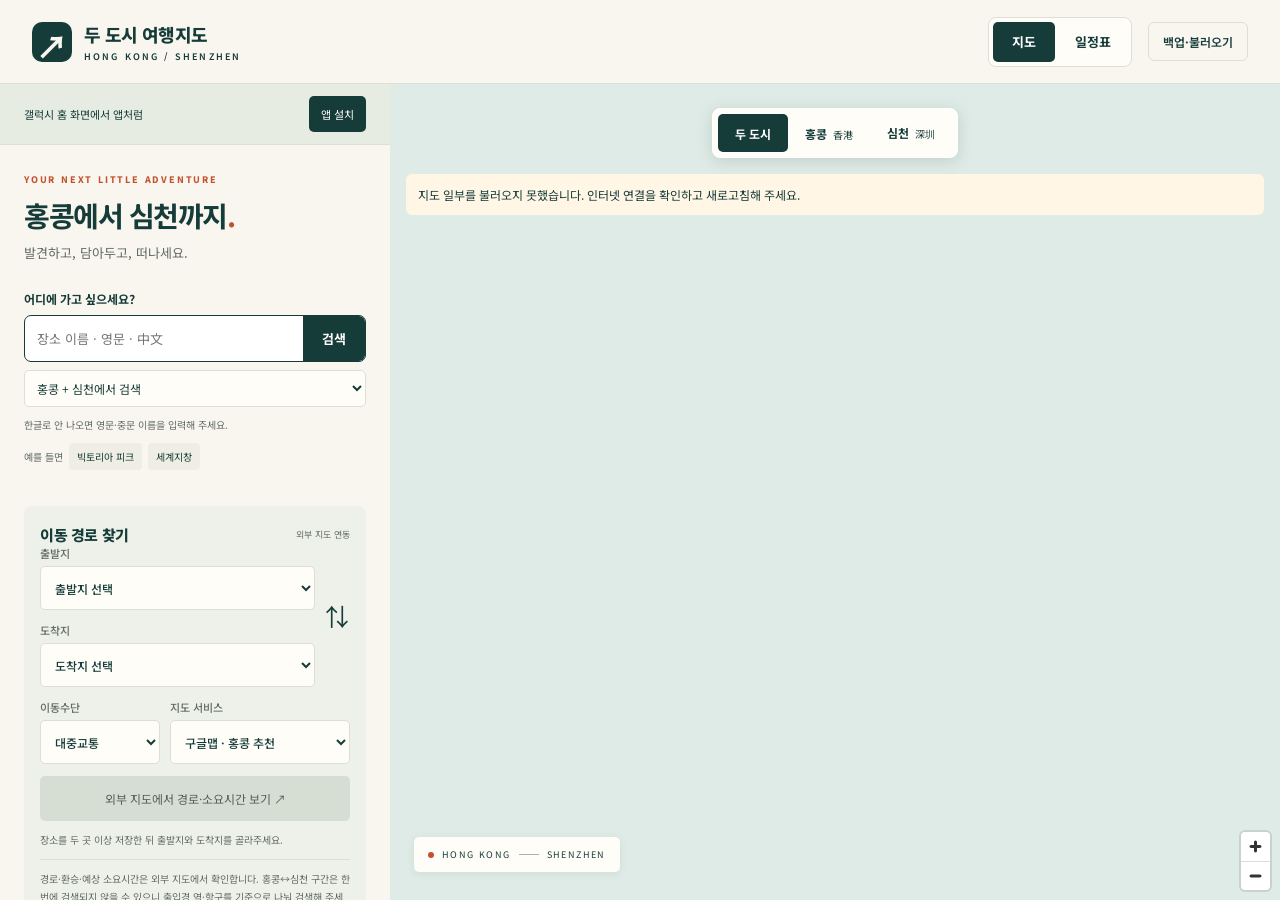
==== commit 6d9853ae: "feat: separate map and itinerary into dedicated navigable views" ====
--- a/index.html
+++ b/index.html
@@ -1,6 +1,6 @@
 <!doctype html>
-<html lang="ko"><head><meta charset="UTF-8"><meta name="viewport" content="width=device-width,initial-scale=1,viewport-fit=cover"><meta name="theme-color" content="#123e3b"><meta name="referrer" content="strict-origin-when-cross-origin"><meta name="description" content="홍콩과 심천, 가고 싶은 곳을 한 지도에. 장소를 검색하고 나만의 여행 지도를 만드세요."><title>두 도시 여행지도 · 홍콩 & 심천</title><link rel="icon" type="image/svg+xml" href="./favicon.svg"><link rel="manifest" href="./manifest.webmanifest"><link rel="apple-touch-icon" href="./icons/icon-192.png"><meta name="mobile-web-app-capable" content="yes">  <script type="module" crossorigin src="./assets/index-VLlkR_SJ.js"></script>
-  <link rel="stylesheet" crossorigin href="./assets/index-BO9xX42O.css">
+<html lang="ko"><head><meta charset="UTF-8"><meta name="viewport" content="width=device-width,initial-scale=1,viewport-fit=cover"><meta name="theme-color" content="#123e3b"><meta name="referrer" content="strict-origin-when-cross-origin"><meta name="description" content="홍콩과 심천, 가고 싶은 곳을 한 지도에. 장소를 검색하고 나만의 여행 지도를 만드세요."><title>두 도시 여행지도 · 홍콩 & 심천</title><link rel="icon" type="image/svg+xml" href="./favicon.svg"><link rel="manifest" href="./manifest.webmanifest"><link rel="apple-touch-icon" href="./icons/icon-192.png"><meta name="mobile-web-app-capable" content="yes">  <script type="module" crossorigin src="./assets/index-CPD6HhUQ.js"></script>
+  <link rel="stylesheet" crossorigin href="./assets/index-CaNBvaLE.css">
 </head>
 <body><header class="topbar"><a class="brand" href="./" aria-label="두 도시 여행지도 홈"><span class="brand-icon" aria-hidden="true">↗</span><span>두 도시 여행지도<small>HONG KONG / SHENZHEN</small></span></a><span class="top-caption">가고 싶은 곳을, 한 지도에.</span><button id="backup-open" class="quiet">백업·불러오기</button></header>
 <main class="workspace"><aside class="sidebar"><section id="shared-panel" class="shared-panel" aria-label="공유 지도" hidden><p class="eyebrow">OUR SHARED LITTLE ADVENTURE</p><h2>함께 만드는 여행지도</h2><p id="sync-status" role="status" aria-live="polite">공유 저장소에 연결 중…</p><div class="shared-actions"><button id="share-copy" type="button">초대 링크 복사</button><button id="sync-retry" type="button">지금 동기화</button><button id="share-import" type="button">이 기기의 장소 가져오기</button><button id="drafts-open" type="button">미저장 메모 확인</button></div><input id="invite-url" type="text" aria-label="복사할 초대 링크" readonly hidden><p class="share-warning">링크를 받은 사람은 장소와 메모를 함께 편집할 수 있습니다.</p></section><div class="sidebar-top"><p class="eyebrow">YOUR NEXT LITTLE ADVENTURE</p><h1>홍콩에서 심천까지<span class="accent">.</span></h1><p class="intro">발견하고, 담아두고, 떠나세요.</p><form id="search-form"><label for="query">어디에 가고 싶으세요?</label><div class="search-row"><input id="query" name="query" type="search" placeholder="장소 이름 · 영문 · 中文" autocomplete="off" maxlength="160" required><button id="search-submit" type="submit" aria-label="장소 검색">검색</button></div><label for="search-city" class="sr-only">검색 지역</label><select id="search-city"><option value="all">홍콩 + 심천에서 검색</option><option value="hk">홍콩에서 검색</option><option value="sz">심천에서 검색</option></select></form><p class="search-hint">한글로 안 나오면 영문·중문 이름을 입력해 주세요.</p><div class="examples"><span>예를 들면</span><button data-query="빅토리아 피크">빅토리아 피크</button><button data-query="세계지창">세계지창</button></div><p id="search-status" role="status" aria-live="polite"></p><section id="results-section" hidden><div class="section-heading"><h2>검색 결과</h2><button id="results-close" class="text-button">닫기</button></div><div id="results"></div></section></div>
--- a/assets/index-CaNBvaLE.css
+++ b/assets/index-CaNBvaLE.css
@@ -0,0 +1 @@
+@import"https://fonts.googleapis.com/css2?family=Noto+Sans+KR:wght@400;500;600;700;800&display=swap";:root{font-family:Noto Sans KR,system-ui,sans-serif;color:#163c39;background:#f8f6ef;font-synthesis:none;--ink:#163c39;--muted:#626b65;--paper:#f8f6ef;--line:#dfded4;--accent:#c4512d;--surface:#fffdf8}*{box-sizing:border-box}body{margin:0}button,input,select,textarea{font:inherit}button,a,input,textarea,select{-webkit-tap-highlight-color:transparent}button{cursor:pointer}button:disabled{cursor:wait;opacity:.6}button:focus-visible,a:focus-visible,input:focus-visible,textarea:focus-visible,select:focus-visible{outline:3px solid #d88045;outline-offset:3px}a{color:inherit}button{border:0;color:var(--ink)}.topbar{height:84px;display:flex;align-items:center;justify-content:space-between;padding:0 32px;border-bottom:1px solid var(--line);gap:16px}.brand{text-decoration:none;display:flex;gap:12px;align-items:center;font-size:18px;font-weight:800;letter-spacing:-.6px}.brand small{display:block;font-size:9px;letter-spacing:2.1px;font-weight:600;margin-top:3px}.brand-icon{width:40px;height:40px;background:var(--ink);color:var(--paper);display:grid;place-items:center;font-size:32px;border-radius:10px}.top-caption{font-size:12px;color:var(--muted)}.quiet{background:transparent;border:1px solid var(--line);border-radius:6px;padding:10px 14px;font-size:12px;font-weight:600}.workspace{display:grid;grid-template-columns:390px 1fr;height:calc(100dvh - 84px);min-height:550px}.sidebar{overflow-y:auto;display:flex;flex-direction:column;background:var(--paper)}.sidebar-top{padding:28px 24px 0}.eyebrow{font-size:9px;letter-spacing:1.8px;color:var(--accent);font-weight:800;margin:0 0 10px}h1{font-size:28px;letter-spacing:-1.5px;line-height:1.4;margin:0}.accent{color:var(--accent)}.intro{font-size:13px;color:var(--muted);margin:8px 0 28px}form label{display:block;font-size:12px;font-weight:700;margin-bottom:8px}.search-row{display:flex;border:1.5px solid var(--ink);border-radius:7px;overflow:hidden;background:#fff}.search-row:focus-within{box-shadow:0 0 0 3px #d2e3db}input[type=search]{min-width:0;width:100%;border:0;background:transparent;padding:13px 12px;font-size:13px;outline:none}.search-row button{background:var(--ink);color:#fff;min-width:62px;font-size:13px;font-weight:700}select{background:var(--surface);border:1px solid var(--line);border-radius:5px;padding:8px;font-size:12px;color:var(--ink)}#search-city{width:100%;margin-top:8px}.search-hint{font-size:10px;color:var(--muted);line-height:1.6;margin:10px 0}.examples{display:flex;align-items:center;gap:6px;flex-wrap:wrap;font-size:10px;color:var(--muted)}.examples button{font-size:10px;background:#eeeee5;padding:6px 8px;border-radius:4px}#search-status{font-size:12px;line-height:1.7;color:var(--accent);margin:14px 0;overflow-wrap:anywhere}.section-heading{display:flex;align-items:center;justify-content:space-between;gap:8px}h2{font-size:15px;margin:0;font-weight:800;letter-spacing:-.4px}#saved-count{font-size:12px;color:var(--accent);margin-left:4px}.text-button{font-size:10px;background:transparent;padding:8px 0;text-decoration:underline;text-underline-offset:3px}.saved-section{padding:20px 24px;border-top:1px solid var(--line);margin-top:8px;flex:1}.filter-row{display:flex;gap:5px;margin:12px 0 20px;flex-wrap:wrap}.filter{background:transparent;padding:7px 11px;border:1px solid var(--line);font-size:11px;border-radius:20px}.filter.active{background:var(--ink);border-color:var(--ink);color:#fff}.result-card,.place-card{background:var(--surface);border:1px solid var(--line);border-radius:7px;padding:14px;margin:9px 0}.result-name,.place-name{font-size:13px;line-height:1.5;font-weight:700;overflow-wrap:anywhere}.result-address,.place-address{font-size:11px;color:var(--muted);line-height:1.6;margin:5px 0 10px;overflow-wrap:anywhere}.result-actions{display:flex;gap:8px}.result-actions button{font-size:11px;padding:8px 10px;border:1px solid var(--line);border-radius:4px;background:transparent}.result-actions .add-button{background:var(--ink);color:#fff;border-color:var(--ink)}#results-section{margin-bottom:20px}.place-top{display:flex;align-items:center;gap:8px}.place-focus{padding:0;text-align:left;background:none;flex:1;display:flex;gap:8px;align-items:center}.place-number{flex:0 0 24px;height:24px;border-radius:50%;background:var(--ink);color:#fff;display:grid;place-items:center;font-size:11px}.delete-place{background:none;color:#8b5341;font-size:11px;padding:8px}.place-fields{display:flex;align-items:center;gap:8px;margin-bottom:8px}.place-fields label{font-size:11px;color:var(--muted)}.note-label{font-size:10px;color:var(--muted)}textarea{width:100%;resize:vertical;min-height:60px;max-height:200px;border:1px solid var(--line);border-radius:4px;padding:8px;background:#fffefa;font-size:12px;color:var(--ink);margin-top:4px}.saved-feedback{font-size:10px;color:var(--muted);min-height:15px}.place-card.selected{border-color:var(--accent)}#empty-state{text-align:center;padding:24px 0 40px}.empty-icon{display:block;font-size:48px;color:#9eafa0;font-weight:400;margin-bottom:12px}h3{font-size:12px}#empty-state p{font-size:11px;color:var(--muted);line-height:1.9}.sidebar-footer{border-top:1px solid var(--line);padding:16px 24px;color:var(--muted);font-size:10px;line-height:1.8}.sidebar-footer a{display:inline-block;margin-top:5px}.map-panel{position:relative;min-width:0;background:#dfebe6}#map{width:100%;height:100%;z-index:1}.city-switch{position:absolute;left:50%;transform:translate(-50%);top:24px;z-index:500;display:flex;background:var(--surface);padding:5px;border-radius:8px;box-shadow:0 3px 16px #173d3926;white-space:nowrap;border:1px solid #fff}.city-switch button{padding:10px 17px;background:transparent;font-size:12px;border-radius:5px;font-weight:700}.city-switch button.selected{background:var(--ink);color:#fff}.city-switch small{font-size:10px;font-weight:400;margin-left:3px}.map-caption{position:absolute;bottom:28px;left:24px;z-index:400;display:flex;align-items:center;gap:8px;background:var(--surface);padding:11px 14px;font-size:9px;letter-spacing:1.4px;border-radius:5px;box-shadow:0 2px 8px #163c3914;pointer-events:none}.live-dot{width:6px;height:6px;background:var(--accent);border-radius:50%}.caption-line{width:20px;height:1px;background:#a8b7ad}.pin{display:grid;place-items:center;width:32px;height:32px;background:var(--ink);border:2px solid #fff;box-shadow:0 2px 7px #0004;border-radius:50% 50% 50% 0;transform:rotate(-45deg);color:transparent;font-size:0}.pin:after{content:attr(data-number)}.place-marker{position:relative}.place-marker .pin{transform:none;border-radius:50%;color:#fff;font-size:12px;font-weight:800}.pin-food{background:#b44c2b}.pin-cafe{background:#896335}.pin-hotel{background:#3d6493}.pin-shop{background:#725b86}.leaflet-container{font-family:inherit}.leaflet-popup-content{line-height:1.6;max-width:230px;overflow-wrap:anywhere}.leaflet-popup-content p{font-size:11px;color:var(--muted);margin:6px 0}.leaflet-control-attribution{font-size:10px!important}#map-status{position:absolute;top:90px;left:16px;right:16px;z-index:500;padding:12px;background:#fff6e6;font-size:12px;border-radius:6px}#toast{position:fixed;bottom:24px;left:50%;transform:translate(-50%);z-index:2000;background:var(--ink);color:#fff;padding:13px 20px;border-radius:7px;font-size:12px;max-width:90vw;box-shadow:0 4px 20px #0002}dialog{border:1px solid var(--line);border-radius:12px;padding:24px;max-width:480px;width:calc(100% - 32px);color:var(--ink);background:var(--paper)}dialog::backdrop{background:#122d2966}.dialog-heading{display:flex;justify-content:space-between;align-items:center;gap:12px}.dialog-close{font-size:26px;background:none;padding:0 8px}dialog p{font-size:13px;line-height:1.9}dialog a{font-size:12px}.primary{background:var(--ink);color:#fff;border-radius:5px;padding:13px 16px;font-size:13px}.wide{width:100%;margin:12px 0}.file-label{display:block;border:1px dashed #879c90;padding:14px;border-radius:5px;font-size:12px}input[type=file]{display:block;font-size:11px;width:100%;margin-top:8px}.fineprint{font-size:11px!important;color:var(--muted)}.sr-only{position:absolute;width:1px;height:1px;padding:0;margin:-1px;overflow:hidden;clip:rect(0,0,0,0);white-space:nowrap;border:0}[hidden]{display:none!important}@media(min-width:1440px){.workspace{grid-template-columns:420px 1fr}.sidebar-top,.saved-section{padding-left:32px;padding-right:32px}}@media(max-width:767px){.topbar{height:70px;padding:0 16px;gap:8px}.brand{font-size:14px;gap:8px}.brand small{font-size:7px;letter-spacing:1.2px}.brand-icon{width:32px;height:32px;font-size:26px;border-radius:7px}.top-caption{display:none}.quiet{font-size:10px;padding:9px}.workspace{display:flex;flex-direction:column;height:auto;min-height:0}.map-panel{order:-1;height:43dvh;min-height:270px;max-height:430px}.sidebar{overflow:visible}.sidebar-top{padding:24px 20px 0}.eyebrow{font-size:8px}h1{font-size:26px}.intro{margin-bottom:20px}.saved-section{padding:20px}.sidebar-footer{padding:16px 20px}.city-switch{top:14px}.city-switch button{padding:9px 14px}.map-caption{bottom:24px;left:12px;padding:8px 10px;font-size:8px;letter-spacing:.8px}.search-hint{font-size:11px}input[type=search],textarea{font-size:16px}.place-address,.result-address{font-size:12px}.text-button{font-size:11px}.result-actions button,.filter{min-height:36px}#toast{bottom:16px}#empty-state{padding-bottom:24px}}.install-banner{display:flex;align-items:center;justify-content:space-between;gap:8px;padding:12px 24px;background:#e6ece2;border-bottom:1px solid var(--line);font-size:11px}.install-button{background:var(--ink);color:#fff;border-radius:5px;padding:9px 12px;font-size:11px;white-space:nowrap;min-height:36px}.map-style-switch{position:absolute;top:86px;right:16px;z-index:450;display:flex;gap:3px;padding:4px;background:var(--surface);border:1px solid #fff;border-radius:7px;box-shadow:0 3px 16px #173d3920}.map-style-switch button{padding:9px 11px;font-size:11px;background:transparent;border-radius:4px;min-height:36px}.map-style-switch button.selected{background:var(--ink);color:#fff}.vector-place-marker{border:0;padding:0;background:none;width:32px;height:40px;cursor:pointer}.preview-marker{width:18px;height:18px;background:#db643d;border:2px solid #fff;border-radius:50%;box-shadow:0 1px 8px #163c3940;cursor:pointer}.maplibregl-map{font-family:inherit}.maplibregl-popup-content{padding:14px;border-radius:8px;line-height:1.6;overflow-wrap:anywhere;color:var(--ink)}.maplibregl-popup-content p{font-size:11px;color:var(--muted);margin:6px 0}.maplibregl-popup-close-button{font-size:20px;min-width:26px;min-height:26px}.maplibregl-ctrl-attrib{font-size:10px}.maplibregl-ctrl-bottom-right{bottom:8px}.maplibregl-canvas:focus-visible{outline-offset:-3px}.maplibregl-ctrl button:focus-visible{outline-offset:-3px}@media(max-width:767px){.map-style-switch{top:72px;right:12px}.map-style-switch button{padding:6px 10px}.map-caption{max-width:calc(100% - 65px)}}.directions-section{margin:22px 24px 0;padding:18px 16px;background:#eef1e9;border-radius:8px}.directions-section h2{font-size:15px}.route-badge{font-size:9px;color:var(--muted)}.route-endpoints{position:relative;padding-right:35px}.directions-section label{display:block;font-size:11px;color:var(--muted);font-weight:500;min-width:0}.directions-section select{display:block;width:100%;min-width:0;min-height:44px;margin:5px 0 12px;padding:9px 10px;border:1px solid var(--line);border-radius:5px;background:var(--surface);color:var(--ink);font:inherit;font-size:12px;text-overflow:ellipsis}.route-options{display:grid;grid-template-columns:minmax(0,1fr) minmax(0,1.5fr);gap:10px}#route-swap{position:absolute;right:-5px;top:48px;width:36px;height:44px;background:transparent;color:var(--ink);font-size:24px}.route-open{display:block;padding:13px 9px;text-align:center;background:var(--ink);color:#fff;border-radius:5px;text-decoration:none;font-size:12px;line-height:1.6;transition:background .2s}.route-open:hover{background:#235c54}.route-open[aria-disabled=true]{background:#d6ded3;color:#53605a;cursor:not-allowed}.route-status,.route-note{font-size:10px;line-height:1.8;color:var(--muted);margin:10px 0 0}.route-note{border-top:1px solid var(--line);padding-top:10px}.place-route-actions{display:flex;gap:8px;margin:10px 0 14px}.place-route-actions button{min-height:36px;flex:1;font-size:11px;background:#edf1e9;color:var(--ink);border-radius:4px}.place-route-actions button:hover{background:#dfe8dc}@media(max-width:767px){.directions-section{margin:20px 20px 0}.directions-section select{font-size:16px}.route-options{grid-template-columns:minmax(0,1fr) minmax(0,1.7fr)}.route-open{font-size:12px}.place-route-actions button{min-height:44px}}.shared-panel{margin:20px 24px 0;padding:18px 16px;background:#e4ece0;border:1px solid #cbd9c5;border-radius:8px}.shared-panel .eyebrow{font-size:8px;margin:0 0 7px}.shared-panel h2{font-size:17px;margin:0 0 10px}#sync-status{font-size:11px;line-height:1.7;margin:0 0 12px;color:#53605a}.shared-panel[data-state=offline] #sync-status,.shared-panel[data-state=unauthorized] #sync-status{color:#a4492b}.shared-actions{display:grid;grid-template-columns:1fr 1fr;gap:7px}.shared-actions button,.note-retry,.note-restore{min-height:40px;background:#fff;color:var(--ink);font-size:10px;padding:8px;border-radius:5px}.shared-actions button:first-child{background:var(--ink);color:#fff}.share-warning{font-size:10px;line-height:1.7;color:#5d675d;margin:12px 0 0}#invite-url,#drafts-text{width:100%;font:inherit;font-size:12px;padding:10px;margin-top:10px;box-sizing:border-box}#drafts-text{min-height:250px}.note-retry,.note-restore{margin:6px 6px 0 0;border:1px solid var(--line)}@media(max-width:767px){.shared-panel{margin:20px 20px 0}.shared-actions button{min-height:44px}#drafts-text,#invite-url{font-size:16px}}@media(prefers-reduced-motion:reduce){*{scroll-behavior:auto!important}}.itinerary-section{padding:24px;border-top:1px solid #dce5df;background:#f5f7f2;scroll-margin-top:12px}.itinerary-section h2{font-size:21px;margin:0 0 10px}.itinerary-list{display:grid;gap:12px}.itinerary-card{min-width:0;background:#fff;border:1px solid #dce5df;border-radius:12px;padding:14px}.itinerary-card.new-day:before{content:attr(data-day-label);display:block;color:#1a6559;font-size:12px;font-weight:700;margin-bottom:10px}.itinerary-focus{display:block;width:100%;text-align:left;border:0;background:none;color:#173f3a;font-weight:700;font-size:15px;padding:0 0 12px;overflow-wrap:anywhere}.itinerary-fields{display:grid;grid-template-columns:1fr 1fr;gap:10px}.itinerary-card label{display:flex;flex-direction:column;gap:5px;font-size:12px;color:#53655d;min-width:0;margin-bottom:10px}.itinerary-card input,.itinerary-card select,.itinerary-card textarea{box-sizing:border-box;width:100%;min-width:0;max-width:100%;padding:10px;border:1px solid #cbd8ce;border-radius:7px;background:#fff;color:#183a34;font:inherit;font-size:14px}.itinerary-card input[type=time]{min-height:40px}.itinerary-actions{display:flex;gap:8px;flex-wrap:wrap}.itinerary-actions button{min-height:40px;padding:8px 14px;border:1px solid #cbd8ce;border-radius:8px;background:#f4f7f1;color:#173f3a}.itinerary-actions .schedule-save{margin-left:auto;background:#174d43;color:#fff}.schedule-status{font-size:12px;color:#547264;margin:10px 0 0;min-height:16px}.itinerary-card button:disabled{opacity:.4}.topbar #itinerary-open{white-space:nowrap}@media(max-width:480px){.topbar{gap:8px;flex-wrap:wrap}.topbar .brand{margin-right:auto}.topbar #itinerary-open,.topbar #backup-open{font-size:12px;padding:8px}.itinerary-section{padding:20px}.itinerary-fields{grid-template-columns:minmax(0,1fr) minmax(0,1fr)}}.workspace[hidden],.itinerary-section[hidden]{display:none!important}.view-nav{display:flex;gap:4px;padding:4px;border:1px solid var(--line);border-radius:8px;background:var(--surface);margin-left:auto;flex-shrink:0}.view-nav a{min-width:62px;min-height:40px;display:grid;place-items:center;padding:8px 16px;border-radius:5px;text-decoration:none;font-size:13px;font-weight:700}.view-nav a[aria-current=page]{background:var(--ink);color:#fff}.top-caption{display:none}.itinerary-section{max-width:880px;margin:0 auto;padding:40px 32px 64px;border-top:0;background:var(--paper);min-height:calc(100dvh - 84px)}.itinerary-section h1{font-size:30px;margin:0 0 12px}.itinerary-section>.fineprint{margin:0 0 28px;line-height:1.8;color:var(--muted)}.itinerary-list{gap:16px}.itinerary-card{padding:20px;background:var(--surface);border-color:var(--line);border-radius:8px}.itinerary-fields{grid-template-columns:1fr 1fr 1fr;gap:16px}.itinerary-card.new-day:before{font-size:13px;margin-bottom:16px}.itinerary-focus{font-size:17px}.itinerary-card textarea{resize:vertical}.itinerary-actions button{min-height:44px}.itinerary-section input,.itinerary-section select,.itinerary-section textarea{font-size:16px}@media(max-width:767px){.topbar{height:auto;min-height:70px;flex-wrap:wrap;padding:12px 16px;gap:10px}.topbar .brand{margin-right:auto}.view-nav{order:5;width:100%;margin-left:0}.view-nav a{flex:1;min-height:40px}.itinerary-section{padding:28px 20px 48px}.itinerary-section h1{font-size:26px}.itinerary-card{padding:16px}.itinerary-fields{grid-template-columns:minmax(0,1fr) minmax(0,1fr);gap:12px}.itinerary-card .itinerary-focus{font-size:16px}}.maplibregl-map{font:12px/20px Helvetica Neue,Arial,Helvetica,sans-serif;overflow:hidden;position:relative;-webkit-tap-highlight-color:rgb(0 0 0/0);-webkit-touch-callout:none}.maplibregl-canvas{position:absolute;left:0;top:0}.maplibregl-map:fullscreen{width:100%;height:100%}.maplibregl-ctrl-group button.maplibregl-ctrl-compass{touch-action:none}.maplibregl-canvas-container.maplibregl-interactive,.maplibregl-ctrl-group button.maplibregl-ctrl-compass{cursor:grab;-webkit-user-select:none;-moz-user-select:none;user-select:none}.maplibregl-canvas-container.maplibregl-interactive.maplibregl-track-pointer{cursor:pointer}.maplibregl-canvas-container.maplibregl-interactive:active,.maplibregl-ctrl-group button.maplibregl-ctrl-compass:active{cursor:grabbing}.maplibregl-canvas-container.maplibregl-touch-zoom-rotate,.maplibregl-canvas-container.maplibregl-touch-zoom-rotate .maplibregl-canvas{touch-action:pan-x pan-y}.maplibregl-canvas-container.maplibregl-touch-drag-pan,.maplibregl-canvas-container.maplibregl-touch-drag-pan .maplibregl-canvas{touch-action:pinch-zoom}.maplibregl-canvas-container.maplibregl-touch-zoom-rotate.maplibregl-touch-drag-pan,.maplibregl-canvas-container.maplibregl-touch-zoom-rotate.maplibregl-touch-drag-pan .maplibregl-canvas{touch-action:none}.maplibregl-canvas-container.maplibregl-touch-drag-pan.maplibregl-cooperative-gestures,.maplibregl-canvas-container.maplibregl-touch-drag-pan.maplibregl-cooperative-gestures .maplibregl-canvas{touch-action:pan-x pan-y}.maplibregl-ctrl-bottom-left,.maplibregl-ctrl-bottom-right,.maplibregl-ctrl-top-left,.maplibregl-ctrl-top-right{position:absolute;pointer-events:none;z-index:2}.maplibregl-ctrl-top-left{top:0;left:0}.maplibregl-ctrl-top-right{top:0;right:0}.maplibregl-ctrl-bottom-left{bottom:0;left:0}.maplibregl-ctrl-bottom-right{right:0;bottom:0}.maplibregl-ctrl{clear:both;pointer-events:auto;transform:translate(0)}.maplibregl-ctrl-top-left .maplibregl-ctrl{margin:10px 0 0 10px;float:left}.maplibregl-ctrl-top-right .maplibregl-ctrl{margin:10px 10px 0 0;float:right}.maplibregl-ctrl-bottom-left .maplibregl-ctrl{margin:0 0 10px 10px;float:left}.maplibregl-ctrl-bottom-right .maplibregl-ctrl{margin:0 10px 10px 0;float:right}.maplibregl-ctrl-group{border-radius:4px;background:#fff}.maplibregl-ctrl-group:not(:empty){box-shadow:0 0 0 2px #0000001a}.maplibregl-ctrl-group button{width:29px;height:29px;display:block;padding:0;outline:none;border:0;box-sizing:border-box;background-color:transparent;cursor:pointer}.maplibregl-ctrl button{-webkit-user-select:none;-moz-user-select:none;user-select:none}.maplibregl-ctrl-group button+button{border-top:1px solid #ddd}.maplibregl-ctrl button .maplibregl-ctrl-icon{display:block;width:100%;height:100%;background-repeat:no-repeat;background-position:50%}@media(forced-colors:active){.maplibregl-ctrl-group:not(:empty){box-shadow:0 0 0 2px ButtonText}.maplibregl-ctrl-icon{background-color:transparent}.maplibregl-ctrl-group button+button{border-top:1px solid buttontext}}.maplibregl-ctrl button::-moz-focus-inner{border:0;padding:0}.maplibregl-ctrl-attrib-button:focus,.maplibregl-ctrl-group button:focus{box-shadow:0 0 2px 2px #0096ff}.maplibregl-ctrl button:disabled{cursor:not-allowed}.maplibregl-ctrl button:disabled .maplibregl-ctrl-icon{opacity:.25}@media(hover:hover){.maplibregl-ctrl button:not(:disabled):hover{background-color:#0000000d}}.maplibregl-ctrl button:not(:disabled):active{background-color:#0000000d}.maplibregl-ctrl-group button:focus:focus-visible{box-shadow:0 0 2px 2px #0096ff}.maplibregl-ctrl-group button:focus:not(:focus-visible){box-shadow:none}.maplibregl-ctrl-group button:focus:first-child{border-radius:4px 4px 0 0}.maplibregl-ctrl-group button:focus:last-child{border-radius:0 0 4px 4px}.maplibregl-ctrl-group button:focus:only-child{border-radius:inherit}.maplibregl-ctrl button.maplibregl-ctrl-zoom-out .maplibregl-ctrl-icon{background-image:url("data:image/svg+xml;charset=utf-8,%3Csvg xmlns='http://www.w3.org/2000/svg' width='29' height='29' viewBox='0 0 29 29' fill='%23333'%3E %3Cpath d='M10 13c-.75 0-1.5.75-1.5 1.5S9.25 16 10 16h9c.75 0 1.5-.75 1.5-1.5S19.75 13 19 13z'/%3E %3C/svg%3E")}.maplibregl-ctrl button.maplibregl-ctrl-zoom-in .maplibregl-ctrl-icon{background-image:url("data:image/svg+xml;charset=utf-8,%3Csvg xmlns='http://www.w3.org/2000/svg' width='29' height='29' viewBox='0 0 29 29' fill='%23333'%3E %3Cpath d='M14.5 8.5c-.75 0-1.5.75-1.5 1.5v3h-3c-.75 0-1.5.75-1.5 1.5S9.25 16 10 16h3v3c0 .75.75 1.5 1.5 1.5S16 19.75 16 19v-3h3c.75 0 1.5-.75 1.5-1.5S19.75 13 19 13h-3v-3c0-.75-.75-1.5-1.5-1.5'/%3E %3C/svg%3E")}@media(forced-colors:active){.maplibregl-ctrl button.maplibregl-ctrl-zoom-out .maplibregl-ctrl-icon{background-image:url("data:image/svg+xml;charset=utf-8,%3Csvg xmlns='http://www.w3.org/2000/svg' width='29' height='29' viewBox='0 0 29 29' fill='%23fff'%3E %3Cpath d='M10 13c-.75 0-1.5.75-1.5 1.5S9.25 16 10 16h9c.75 0 1.5-.75 1.5-1.5S19.75 13 19 13z'/%3E %3C/svg%3E")}.maplibregl-ctrl button.maplibregl-ctrl-zoom-in .maplibregl-ctrl-icon{background-image:url("data:image/svg+xml;charset=utf-8,%3Csvg xmlns='http://www.w3.org/2000/svg' width='29' height='29' viewBox='0 0 29 29' fill='%23fff'%3E %3Cpath d='M14.5 8.5c-.75 0-1.5.75-1.5 1.5v3h-3c-.75 0-1.5.75-1.5 1.5S9.25 16 10 16h3v3c0 .75.75 1.5 1.5 1.5S16 19.75 16 19v-3h3c.75 0 1.5-.75 1.5-1.5S19.75 13 19 13h-3v-3c0-.75-.75-1.5-1.5-1.5'/%3E %3C/svg%3E")}}@media(forced-colors:active)and (prefers-color-scheme:light){.maplibregl-ctrl button.maplibregl-ctrl-zoom-out .maplibregl-ctrl-icon{background-image:url("data:image/svg+xml;charset=utf-8,%3Csvg xmlns='http://www.w3.org/2000/svg' width='29' height='29' viewBox='0 0 29 29' fill='%23000'%3E %3Cpath d='M10 13c-.75 0-1.5.75-1.5 1.5S9.25 16 10 16h9c.75 0 1.5-.75 1.5-1.5S19.75 13 19 13z'/%3E %3C/svg%3E")}.maplibregl-ctrl button.maplibregl-ctrl-zoom-in .maplibregl-ctrl-icon{background-image:url("data:image/svg+xml;charset=utf-8,%3Csvg xmlns='http://www.w3.org/2000/svg' width='29' height='29' viewBox='0 0 29 29' fill='%23000'%3E %3Cpath d='M14.5 8.5c-.75 0-1.5.75-1.5 1.5v3h-3c-.75 0-1.5.75-1.5 1.5S9.25 16 10 16h3v3c0 .75.75 1.5 1.5 1.5S16 19.75 16 19v-3h3c.75 0 1.5-.75 1.5-1.5S19.75 13 19 13h-3v-3c0-.75-.75-1.5-1.5-1.5'/%3E %3C/svg%3E")}}.maplibregl-ctrl button.maplibregl-ctrl-fullscreen .maplibregl-ctrl-icon{background-image:url("data:image/svg+xml;charset=utf-8,%3Csvg xmlns='http://www.w3.org/2000/svg' width='29' height='29' viewBox='0 0 29 29' fill='%23333'%3E %3Cpath d='M24 16v5.5c0 1.75-.75 2.5-2.5 2.5H16v-1l3-1.5-4-5.5 1-1 5.5 4 1.5-3zM6 16l1.5 3 5.5-4 1 1-4 5.5 3 1.5v1H7.5C5.75 24 5 23.25 5 21.5V16zm7-11v1l-3 1.5 4 5.5-1 1-5.5-4L6 13H5V7.5C5 5.75 5.75 5 7.5 5zm11 2.5c0-1.75-.75-2.5-2.5-2.5H16v1l3 1.5-4 5.5 1 1 5.5-4 1.5 3h1z'/%3E %3C/svg%3E")}.maplibregl-ctrl button.maplibregl-ctrl-shrink .maplibregl-ctrl-icon{background-image:url("data:image/svg+xml;charset=utf-8,%3Csvg xmlns='http://www.w3.org/2000/svg' width='29' height='29' viewBox='0 0 29 29'%3E %3Cpath d='M18.5 16c-1.75 0-2.5.75-2.5 2.5V24h1l1.5-3 5.5 4 1-1-4-5.5 3-1.5v-1zM13 18.5c0-1.75-.75-2.5-2.5-2.5H5v1l3 1.5L4 24l1 1 5.5-4 1.5 3h1zm3-8c0 1.75.75 2.5 2.5 2.5H24v-1l-3-1.5L25 5l-1-1-5.5 4L17 5h-1zM10.5 13c1.75 0 2.5-.75 2.5-2.5V5h-1l-1.5 3L5 4 4 5l4 5.5L5 12v1z'/%3E %3C/svg%3E")}@media(forced-colors:active){.maplibregl-ctrl button.maplibregl-ctrl-fullscreen .maplibregl-ctrl-icon{background-image:url("data:image/svg+xml;charset=utf-8,%3Csvg xmlns='http://www.w3.org/2000/svg' width='29' height='29' viewBox='0 0 29 29' fill='%23fff'%3E %3Cpath d='M24 16v5.5c0 1.75-.75 2.5-2.5 2.5H16v-1l3-1.5-4-5.5 1-1 5.5 4 1.5-3zM6 16l1.5 3 5.5-4 1 1-4 5.5 3 1.5v1H7.5C5.75 24 5 23.25 5 21.5V16zm7-11v1l-3 1.5 4 5.5-1 1-5.5-4L6 13H5V7.5C5 5.75 5.75 5 7.5 5zm11 2.5c0-1.75-.75-2.5-2.5-2.5H16v1l3 1.5-4 5.5 1 1 5.5-4 1.5 3h1z'/%3E %3C/svg%3E")}.maplibregl-ctrl button.maplibregl-ctrl-shrink .maplibregl-ctrl-icon{background-image:url("data:image/svg+xml;charset=utf-8,%3Csvg xmlns='http://www.w3.org/2000/svg' width='29' height='29' viewBox='0 0 29 29' fill='%23fff'%3E %3Cpath d='M18.5 16c-1.75 0-2.5.75-2.5 2.5V24h1l1.5-3 5.5 4 1-1-4-5.5 3-1.5v-1zM13 18.5c0-1.75-.75-2.5-2.5-2.5H5v1l3 1.5L4 24l1 1 5.5-4 1.5 3h1zm3-8c0 1.75.75 2.5 2.5 2.5H24v-1l-3-1.5L25 5l-1-1-5.5 4L17 5h-1zM10.5 13c1.75 0 2.5-.75 2.5-2.5V5h-1l-1.5 3L5 4 4 5l4 5.5L5 12v1z'/%3E %3C/svg%3E")}}@media(forced-colors:active)and (prefers-color-scheme:light){.maplibregl-ctrl button.maplibregl-ctrl-fullscreen .maplibregl-ctrl-icon{background-image:url("data:image/svg+xml;charset=utf-8,%3Csvg xmlns='http://www.w3.org/2000/svg' width='29' height='29' viewBox='0 0 29 29' fill='%23000'%3E %3Cpath d='M24 16v5.5c0 1.75-.75 2.5-2.5 2.5H16v-1l3-1.5-4-5.5 1-1 5.5 4 1.5-3zM6 16l1.5 3 5.5-4 1 1-4 5.5 3 1.5v1H7.5C5.75 24 5 23.25 5 21.5V16zm7-11v1l-3 1.5 4 5.5-1 1-5.5-4L6 13H5V7.5C5 5.75 5.75 5 7.5 5zm11 2.5c0-1.75-.75-2.5-2.5-2.5H16v1l3 1.5-4 5.5 1 1 5.5-4 1.5 3h1z'/%3E %3C/svg%3E")}.maplibregl-ctrl button.maplibregl-ctrl-shrink .maplibregl-ctrl-icon{background-image:url("data:image/svg+xml;charset=utf-8,%3Csvg xmlns='http://www.w3.org/2000/svg' width='29' height='29' viewBox='0 0 29 29' fill='%23000'%3E %3Cpath d='M18.5 16c-1.75 0-2.5.75-2.5 2.5V24h1l1.5-3 5.5 4 1-1-4-5.5 3-1.5v-1zM13 18.5c0-1.75-.75-2.5-2.5-2.5H5v1l3 1.5L4 24l1 1 5.5-4 1.5 3h1zm3-8c0 1.75.75 2.5 2.5 2.5H24v-1l-3-1.5L25 5l-1-1-5.5 4L17 5h-1zM10.5 13c1.75 0 2.5-.75 2.5-2.5V5h-1l-1.5 3L5 4 4 5l4 5.5L5 12v1z'/%3E %3C/svg%3E")}}.maplibregl-ctrl button.maplibregl-ctrl-compass .maplibregl-ctrl-icon{background-image:url("data:image/svg+xml;charset=utf-8,%3Csvg xmlns='http://www.w3.org/2000/svg' width='29' height='29' viewBox='0 0 29 29' fill='%23333'%3E %3Cpath d='m10.5 14 4-8 4 8z'/%3E %3Cpath fill='%23ccc' d='m10.5 16 4 8 4-8z'/%3E %3C/svg%3E")}@media(forced-colors:active){.maplibregl-ctrl button.maplibregl-ctrl-compass .maplibregl-ctrl-icon{background-image:url("data:image/svg+xml;charset=utf-8,%3Csvg xmlns='http://www.w3.org/2000/svg' width='29' height='29' viewBox='0 0 29 29' fill='%23fff'%3E %3Cpath d='m10.5 14 4-8 4 8z'/%3E %3Cpath fill='%23ccc' d='m10.5 16 4 8 4-8z'/%3E %3C/svg%3E")}}@media(forced-colors:active)and (prefers-color-scheme:light){.maplibregl-ctrl button.maplibregl-ctrl-compass .maplibregl-ctrl-icon{background-image:url("data:image/svg+xml;charset=utf-8,%3Csvg xmlns='http://www.w3.org/2000/svg' width='29' height='29' viewBox='0 0 29 29' fill='%23000'%3E %3Cpath d='m10.5 14 4-8 4 8z'/%3E %3Cpath fill='%23ccc' d='m10.5 16 4 8 4-8z'/%3E %3C/svg%3E")}}.maplibregl-ctrl button.maplibregl-ctrl-globe .maplibregl-ctrl-icon{background-image:url("data:image/svg+xml;charset=utf-8,%3Csvg xmlns='http://www.w3.org/2000/svg' width='22' height='22' fill='none' viewBox='0 0 22 22' stroke='%23333'%3E %3Ccircle cx='11' cy='11' r='8.5'/%3E %3Cpath d='M17.5 11c0 4.819-3.02 8.5-6.5 8.5S4.5 15.819 4.5 11 7.52 2.5 11 2.5s6.5 3.681 6.5 8.5Z'/%3E %3Cpath d='M13.5 11c0 2.447-.331 4.64-.853 6.206-.262.785-.562 1.384-.872 1.777-.314.399-.58.517-.775.517-.195 0-.461-.118-.775-.517-.31-.393-.61-.992-.872-1.777C8.831 15.64 8.5 13.446 8.5 11c0-2.447.331-4.64.853-6.206.262-.785.562-1.384.872-1.777.314-.399.58-.517.775-.517.195 0 .461.118.775.517.31.393.61.992.872 1.777.522 1.565.853 3.76.853 6.206Z'/%3E %3Cpath d='M11 7.5c-1.909 0-3.622-.166-4.845-.428-.616-.132-1.08-.283-1.379-.434a1.333 1.333 0 0 1-.224-.138c.047-.038.12-.085.224-.138.299-.151.763-.302 1.379-.434C7.378 5.666 9.091 5.5 11 5.5c1.909 0 3.622.166 4.845.428.616.132 1.08.283 1.379.434.105.053.177.1.224.138-.047.038-.12.085-.224.138-.299.151-.763.302-1.379.434-1.223.262-2.936.428-4.845.428ZM4.486 6.436ZM11 16.5c-1.909 0-3.622-.166-4.845-.428-.616-.132-1.08-.283-1.379-.434a1.33 1.33 0 0 1-.224-.138 1.33 1.33 0 0 1 .224-.138c.299-.151.763-.302 1.379-.434C7.378 14.666 9.091 14.5 11 14.5c1.909 0 3.622.166 4.845.428.616.132 1.08.283 1.379.434.105.053.177.1.224.138a1.33 1.33 0 0 1-.224.138c-.299.151-.763.302-1.379.434-1.223.262-2.936.428-4.845.428Zm-6.514-1.064ZM11 12.5c-2.46 0-4.672-.222-6.255-.574-.796-.177-1.406-.38-1.805-.59a1.465 1.465 0 0 1-.39-.272.293.293 0 0 1-.047-.064.293.293 0 0 1 .048-.064c.066-.073.189-.167.389-.272.399-.21 1.009-.413 1.805-.59C6.328 9.722 8.54 9.5 11 9.5s4.672.222 6.256.574c.795.177 1.405.38 1.804.59.2.105.323.2.39.272a.33.33 0 0 1 .047.064.293.293 0 0 1-.048.064 1.435 1.435 0 0 1-.389.272c-.399.21-1.009.413-1.804.59-1.584.352-3.796.574-6.256.574Zm-8.501-1.51v.002-.002Zm0 .018v.002-.002Zm17.002.002v-.002.002Zm0-.018v-.002.002Z'/%3E %3C/svg%3E")}.maplibregl-ctrl button.maplibregl-ctrl-globe-enabled .maplibregl-ctrl-icon{background-image:url("data:image/svg+xml;charset=utf-8,%3Csvg xmlns='http://www.w3.org/2000/svg' width='22' height='22' fill='none' viewBox='0 0 22 22' stroke='%2333b5e5'%3E %3Ccircle cx='11' cy='11' r='8.5'/%3E %3Cpath d='M17.5 11c0 4.819-3.02 8.5-6.5 8.5S4.5 15.819 4.5 11 7.52 2.5 11 2.5s6.5 3.681 6.5 8.5Z'/%3E %3Cpath d='M13.5 11c0 2.447-.331 4.64-.853 6.206-.262.785-.562 1.384-.872 1.777-.314.399-.58.517-.775.517-.195 0-.461-.118-.775-.517-.31-.393-.61-.992-.872-1.777C8.831 15.64 8.5 13.446 8.5 11c0-2.447.331-4.64.853-6.206.262-.785.562-1.384.872-1.777.314-.399.58-.517.775-.517.195 0 .461.118.775.517.31.393.61.992.872 1.777.522 1.565.853 3.76.853 6.206Z'/%3E %3Cpath d='M11 7.5c-1.909 0-3.622-.166-4.845-.428-.616-.132-1.08-.283-1.379-.434a1.333 1.333 0 0 1-.224-.138c.047-.038.12-.085.224-.138.299-.151.763-.302 1.379-.434C7.378 5.666 9.091 5.5 11 5.5c1.909 0 3.622.166 4.845.428.616.132 1.08.283 1.379.434.105.053.177.1.224.138-.047.038-.12.085-.224.138-.299.151-.763.302-1.379.434-1.223.262-2.936.428-4.845.428ZM4.486 6.436ZM11 16.5c-1.909 0-3.622-.166-4.845-.428-.616-.132-1.08-.283-1.379-.434a1.33 1.33 0 0 1-.224-.138 1.33 1.33 0 0 1 .224-.138c.299-.151.763-.302 1.379-.434C7.378 14.666 9.091 14.5 11 14.5c1.909 0 3.622.166 4.845.428.616.132 1.08.283 1.379.434.105.053.177.1.224.138a1.33 1.33 0 0 1-.224.138c-.299.151-.763.302-1.379.434-1.223.262-2.936.428-4.845.428Zm-6.514-1.064ZM11 12.5c-2.46 0-4.672-.222-6.255-.574-.796-.177-1.406-.38-1.805-.59a1.465 1.465 0 0 1-.39-.272.293.293 0 0 1-.047-.064.293.293 0 0 1 .048-.064c.066-.073.189-.167.389-.272.399-.21 1.009-.413 1.805-.59C6.328 9.722 8.54 9.5 11 9.5s4.672.222 6.256.574c.795.177 1.405.38 1.804.59.2.105.323.2.39.272a.33.33 0 0 1 .047.064.293.293 0 0 1-.048.064 1.435 1.435 0 0 1-.389.272c-.399.21-1.009.413-1.804.59-1.584.352-3.796.574-6.256.574Zm-8.501-1.51v.002-.002Zm0 .018v.002-.002Zm17.002.002v-.002.002Zm0-.018v-.002.002Z'/%3E %3C/svg%3E")}.maplibregl-ctrl button.maplibregl-ctrl-terrain .maplibregl-ctrl-icon{background-image:url("data:image/svg+xml;charset=utf-8,%3Csvg xmlns='http://www.w3.org/2000/svg' width='22' height='22' viewBox='0 0 22 22' fill='%23333'%3E %3Cpath d='m1.754 13.406 4.453-4.851 3.09 3.09 3.281 3.277.969-.969-3.309-3.312 3.844-4.121 6.148 6.886h1.082v-.855l-7.207-8.07-4.84 5.187L6.169 6.57l-5.48 5.965v.871ZM.688 16.844h20.625v1.375H.688Zm0 0'/%3E %3C/svg%3E")}.maplibregl-ctrl button.maplibregl-ctrl-terrain-enabled .maplibregl-ctrl-icon{background-image:url("data:image/svg+xml;charset=utf-8,%3Csvg xmlns='http://www.w3.org/2000/svg' width='22' height='22' viewBox='0 0 22 22' fill='%2333b5e5'%3E %3Cpath d='m1.754 13.406 4.453-4.851 3.09 3.09 3.281 3.277.969-.969-3.309-3.312 3.844-4.121 6.148 6.886h1.082v-.855l-7.207-8.07-4.84 5.187L6.169 6.57l-5.48 5.965v.871ZM.688 16.844h20.625v1.375H.688Zm0 0'/%3E %3C/svg%3E")}.maplibregl-ctrl button.maplibregl-ctrl-geolocate .maplibregl-ctrl-icon{background-image:url("data:image/svg+xml;charset=utf-8,%3Csvg xmlns='http://www.w3.org/2000/svg' width='29' height='29' viewBox='0 0 20 20' fill='%23333'%3E %3Cpath d='M10 4C9 4 9 5 9 5v.1A5 5 0 0 0 5.1 9H5s-1 0-1 1 1 1 1 1h.1A5 5 0 0 0 9 14.9v.1s0 1 1 1 1-1 1-1v-.1a5 5 0 0 0 3.9-3.9h.1s1 0 1-1-1-1-1-1h-.1A5 5 0 0 0 11 5.1V5s0-1-1-1m0 2.5a3.5 3.5 0 1 1 0 7 3.5 3.5 0 1 1 0-7'/%3E %3Ccircle id='dot' cx='10' cy='10' r='2'/%3E %3Cpath id='stroke' d='m14 5 1 1-9 9-1-1z' display='none'/%3E %3C/svg%3E")}.maplibregl-ctrl button.maplibregl-ctrl-geolocate:disabled .maplibregl-ctrl-icon{background-image:url("data:image/svg+xml;charset=utf-8,%3Csvg xmlns='http://www.w3.org/2000/svg' width='29' height='29' viewBox='0 0 20 20' fill='%23aaa'%3E %3Cpath d='M10 4C9 4 9 5 9 5v.1A5 5 0 0 0 5.1 9H5s-1 0-1 1 1 1 1 1h.1A5 5 0 0 0 9 14.9v.1s0 1 1 1 1-1 1-1v-.1a5 5 0 0 0 3.9-3.9h.1s1 0 1-1-1-1-1-1h-.1A5 5 0 0 0 11 5.1V5s0-1-1-1m0 2.5a3.5 3.5 0 1 1 0 7 3.5 3.5 0 1 1 0-7'/%3E %3Ccircle id='dot' cx='10' cy='10' r='2'/%3E %3Cpath id='stroke' d='m14 5 1 1-9 9-1-1z' fill='%23f00'/%3E %3C/svg%3E")}.maplibregl-ctrl button.maplibregl-ctrl-geolocate.maplibregl-ctrl-geolocate-active .maplibregl-ctrl-icon{background-image:url("data:image/svg+xml;charset=utf-8,%3Csvg xmlns='http://www.w3.org/2000/svg' width='29' height='29' viewBox='0 0 20 20' fill='%2333b5e5'%3E %3Cpath d='M10 4C9 4 9 5 9 5v.1A5 5 0 0 0 5.1 9H5s-1 0-1 1 1 1 1 1h.1A5 5 0 0 0 9 14.9v.1s0 1 1 1 1-1 1-1v-.1a5 5 0 0 0 3.9-3.9h.1s1 0 1-1-1-1-1-1h-.1A5 5 0 0 0 11 5.1V5s0-1-1-1m0 2.5a3.5 3.5 0 1 1 0 7 3.5 3.5 0 1 1 0-7'/%3E %3Ccircle id='dot' cx='10' cy='10' r='2'/%3E %3Cpath id='stroke' d='m14 5 1 1-9 9-1-1z' display='none'/%3E %3C/svg%3E")}.maplibregl-ctrl button.maplibregl-ctrl-geolocate.maplibregl-ctrl-geolocate-active-error .maplibregl-ctrl-icon{background-image:url("data:image/svg+xml;charset=utf-8,%3Csvg xmlns='http://www.w3.org/2000/svg' width='29' height='29' viewBox='0 0 20 20' fill='%23e58978'%3E %3Cpath d='M10 4C9 4 9 5 9 5v.1A5 5 0 0 0 5.1 9H5s-1 0-1 1 1 1 1 1h.1A5 5 0 0 0 9 14.9v.1s0 1 1 1 1-1 1-1v-.1a5 5 0 0 0 3.9-3.9h.1s1 0 1-1-1-1-1-1h-.1A5 5 0 0 0 11 5.1V5s0-1-1-1m0 2.5a3.5 3.5 0 1 1 0 7 3.5 3.5 0 1 1 0-7'/%3E %3Ccircle id='dot' cx='10' cy='10' r='2'/%3E %3Cpath id='stroke' d='m14 5 1 1-9 9-1-1z' display='none'/%3E %3C/svg%3E")}.maplibregl-ctrl button.maplibregl-ctrl-geolocate.maplibregl-ctrl-geolocate-background .maplibregl-ctrl-icon{background-image:url("data:image/svg+xml;charset=utf-8,%3Csvg xmlns='http://www.w3.org/2000/svg' width='29' height='29' viewBox='0 0 20 20' fill='%2333b5e5'%3E %3Cpath d='M10 4C9 4 9 5 9 5v.1A5 5 0 0 0 5.1 9H5s-1 0-1 1 1 1 1 1h.1A5 5 0 0 0 9 14.9v.1s0 1 1 1 1-1 1-1v-.1a5 5 0 0 0 3.9-3.9h.1s1 0 1-1-1-1-1-1h-.1A5 5 0 0 0 11 5.1V5s0-1-1-1m0 2.5a3.5 3.5 0 1 1 0 7 3.5 3.5 0 1 1 0-7'/%3E %3Ccircle id='dot' cx='10' cy='10' r='2' display='none'/%3E %3Cpath id='stroke' d='m14 5 1 1-9 9-1-1z' display='none'/%3E %3C/svg%3E")}.maplibregl-ctrl button.maplibregl-ctrl-geolocate.maplibregl-ctrl-geolocate-background-error .maplibregl-ctrl-icon{background-image:url("data:image/svg+xml;charset=utf-8,%3Csvg xmlns='http://www.w3.org/2000/svg' width='29' height='29' viewBox='0 0 20 20' fill='%23e54e33'%3E %3Cpath d='M10 4C9 4 9 5 9 5v.1A5 5 0 0 0 5.1 9H5s-1 0-1 1 1 1 1 1h.1A5 5 0 0 0 9 14.9v.1s0 1 1 1 1-1 1-1v-.1a5 5 0 0 0 3.9-3.9h.1s1 0 1-1-1-1-1-1h-.1A5 5 0 0 0 11 5.1V5s0-1-1-1m0 2.5a3.5 3.5 0 1 1 0 7 3.5 3.5 0 1 1 0-7'/%3E %3Ccircle id='dot' cx='10' cy='10' r='2' display='none'/%3E %3Cpath id='stroke' d='m14 5 1 1-9 9-1-1z' display='none'/%3E %3C/svg%3E")}.maplibregl-ctrl button.maplibregl-ctrl-geolocate.maplibregl-ctrl-geolocate-waiting .maplibregl-ctrl-icon{animation:maplibregl-spin 2s linear infinite}@media(forced-colors:active){.maplibregl-ctrl button.maplibregl-ctrl-geolocate .maplibregl-ctrl-icon{background-image:url("data:image/svg+xml;charset=utf-8,%3Csvg xmlns='http://www.w3.org/2000/svg' width='29' height='29' viewBox='0 0 20 20' fill='%23fff'%3E %3Cpath d='M10 4C9 4 9 5 9 5v.1A5 5 0 0 0 5.1 9H5s-1 0-1 1 1 1 1 1h.1A5 5 0 0 0 9 14.9v.1s0 1 1 1 1-1 1-1v-.1a5 5 0 0 0 3.9-3.9h.1s1 0 1-1-1-1-1-1h-.1A5 5 0 0 0 11 5.1V5s0-1-1-1m0 2.5a3.5 3.5 0 1 1 0 7 3.5 3.5 0 1 1 0-7'/%3E %3Ccircle id='dot' cx='10' cy='10' r='2'/%3E %3Cpath id='stroke' d='m14 5 1 1-9 9-1-1z' display='none'/%3E %3C/svg%3E")}.maplibregl-ctrl button.maplibregl-ctrl-geolocate:disabled .maplibregl-ctrl-icon{background-image:url("data:image/svg+xml;charset=utf-8,%3Csvg xmlns='http://www.w3.org/2000/svg' width='29' height='29' viewBox='0 0 20 20' fill='%23999'%3E %3Cpath d='M10 4C9 4 9 5 9 5v.1A5 5 0 0 0 5.1 9H5s-1 0-1 1 1 1 1 1h.1A5 5 0 0 0 9 14.9v.1s0 1 1 1 1-1 1-1v-.1a5 5 0 0 0 3.9-3.9h.1s1 0 1-1-1-1-1-1h-.1A5 5 0 0 0 11 5.1V5s0-1-1-1m0 2.5a3.5 3.5 0 1 1 0 7 3.5 3.5 0 1 1 0-7'/%3E %3Ccircle id='dot' cx='10' cy='10' r='2'/%3E %3Cpath id='stroke' d='m14 5 1 1-9 9-1-1z' fill='%23f00'/%3E %3C/svg%3E")}.maplibregl-ctrl button.maplibregl-ctrl-geolocate.maplibregl-ctrl-geolocate-active .maplibregl-ctrl-icon{background-image:url("data:image/svg+xml;charset=utf-8,%3Csvg xmlns='http://www.w3.org/2000/svg' width='29' height='29' viewBox='0 0 20 20' fill='%2333b5e5'%3E %3Cpath d='M10 4C9 4 9 5 9 5v.1A5 5 0 0 0 5.1 9H5s-1 0-1 1 1 1 1 1h.1A5 5 0 0 0 9 14.9v.1s0 1 1 1 1-1 1-1v-.1a5 5 0 0 0 3.9-3.9h.1s1 0 1-1-1-1-1-1h-.1A5 5 0 0 0 11 5.1V5s0-1-1-1m0 2.5a3.5 3.5 0 1 1 0 7 3.5 3.5 0 1 1 0-7'/%3E %3Ccircle id='dot' cx='10' cy='10' r='2'/%3E %3Cpath id='stroke' d='m14 5 1 1-9 9-1-1z' display='none'/%3E %3C/svg%3E")}.maplibregl-ctrl button.maplibregl-ctrl-geolocate.maplibregl-ctrl-geolocate-active-error .maplibregl-ctrl-icon{background-image:url("data:image/svg+xml;charset=utf-8,%3Csvg xmlns='http://www.w3.org/2000/svg' width='29' height='29' viewBox='0 0 20 20' fill='%23e58978'%3E %3Cpath d='M10 4C9 4 9 5 9 5v.1A5 5 0 0 0 5.1 9H5s-1 0-1 1 1 1 1 1h.1A5 5 0 0 0 9 14.9v.1s0 1 1 1 1-1 1-1v-.1a5 5 0 0 0 3.9-3.9h.1s1 0 1-1-1-1-1-1h-.1A5 5 0 0 0 11 5.1V5s0-1-1-1m0 2.5a3.5 3.5 0 1 1 0 7 3.5 3.5 0 1 1 0-7'/%3E %3Ccircle id='dot' cx='10' cy='10' r='2'/%3E %3Cpath id='stroke' d='m14 5 1 1-9 9-1-1z' display='none'/%3E %3C/svg%3E")}.maplibregl-ctrl button.maplibregl-ctrl-geolocate.maplibregl-ctrl-geolocate-background .maplibregl-ctrl-icon{background-image:url("data:image/svg+xml;charset=utf-8,%3Csvg xmlns='http://www.w3.org/2000/svg' width='29' height='29' viewBox='0 0 20 20' fill='%2333b5e5'%3E %3Cpath d='M10 4C9 4 9 5 9 5v.1A5 5 0 0 0 5.1 9H5s-1 0-1 1 1 1 1 1h.1A5 5 0 0 0 9 14.9v.1s0 1 1 1 1-1 1-1v-.1a5 5 0 0 0 3.9-3.9h.1s1 0 1-1-1-1-1-1h-.1A5 5 0 0 0 11 5.1V5s0-1-1-1m0 2.5a3.5 3.5 0 1 1 0 7 3.5 3.5 0 1 1 0-7'/%3E %3Ccircle id='dot' cx='10' cy='10' r='2' display='none'/%3E %3Cpath id='stroke' d='m14 5 1 1-9 9-1-1z' display='none'/%3E %3C/svg%3E")}.maplibregl-ctrl button.maplibregl-ctrl-geolocate.maplibregl-ctrl-geolocate-background-error .maplibregl-ctrl-icon{background-image:url("data:image/svg+xml;charset=utf-8,%3Csvg xmlns='http://www.w3.org/2000/svg' width='29' height='29' viewBox='0 0 20 20' fill='%23e54e33'%3E %3Cpath d='M10 4C9 4 9 5 9 5v.1A5 5 0 0 0 5.1 9H5s-1 0-1 1 1 1 1 1h.1A5 5 0 0 0 9 14.9v.1s0 1 1 1 1-1 1-1v-.1a5 5 0 0 0 3.9-3.9h.1s1 0 1-1-1-1-1-1h-.1A5 5 0 0 0 11 5.1V5s0-1-1-1m0 2.5a3.5 3.5 0 1 1 0 7 3.5 3.5 0 1 1 0-7'/%3E %3Ccircle id='dot' cx='10' cy='10' r='2' display='none'/%3E %3Cpath id='stroke' d='m14 5 1 1-9 9-1-1z' display='none'/%3E %3C/svg%3E")}}@media(forced-colors:active)and (prefers-color-scheme:light){.maplibregl-ctrl button.maplibregl-ctrl-geolocate .maplibregl-ctrl-icon{background-image:url("data:image/svg+xml;charset=utf-8,%3Csvg xmlns='http://www.w3.org/2000/svg' width='29' height='29' viewBox='0 0 20 20' fill='%23000'%3E %3Cpath d='M10 4C9 4 9 5 9 5v.1A5 5 0 0 0 5.1 9H5s-1 0-1 1 1 1 1 1h.1A5 5 0 0 0 9 14.9v.1s0 1 1 1 1-1 1-1v-.1a5 5 0 0 0 3.9-3.9h.1s1 0 1-1-1-1-1-1h-.1A5 5 0 0 0 11 5.1V5s0-1-1-1m0 2.5a3.5 3.5 0 1 1 0 7 3.5 3.5 0 1 1 0-7'/%3E %3Ccircle id='dot' cx='10' cy='10' r='2'/%3E %3Cpath id='stroke' d='m14 5 1 1-9 9-1-1z' display='none'/%3E %3C/svg%3E")}.maplibregl-ctrl button.maplibregl-ctrl-geolocate:disabled .maplibregl-ctrl-icon{background-image:url("data:image/svg+xml;charset=utf-8,%3Csvg xmlns='http://www.w3.org/2000/svg' width='29' height='29' viewBox='0 0 20 20' fill='%23666'%3E %3Cpath d='M10 4C9 4 9 5 9 5v.1A5 5 0 0 0 5.1 9H5s-1 0-1 1 1 1 1 1h.1A5 5 0 0 0 9 14.9v.1s0 1 1 1 1-1 1-1v-.1a5 5 0 0 0 3.9-3.9h.1s1 0 1-1-1-1-1-1h-.1A5 5 0 0 0 11 5.1V5s0-1-1-1m0 2.5a3.5 3.5 0 1 1 0 7 3.5 3.5 0 1 1 0-7'/%3E %3Ccircle id='dot' cx='10' cy='10' r='2'/%3E %3Cpath id='stroke' d='m14 5 1 1-9 9-1-1z' fill='%23f00'/%3E %3C/svg%3E")}}@keyframes maplibregl-spin{0%{transform:rotate(0)}to{transform:rotate(1turn)}}a.maplibregl-ctrl-logo{width:88px;height:23px;margin:0 0 -4px -4px;display:block;background-repeat:no-repeat;cursor:pointer;overflow:hidden;background-image:url("data:image/svg+xml;charset=utf-8,%3Csvg xmlns='http://www.w3.org/2000/svg' width='88' height='23' fill='none'%3E %3Cpath fill='%23000' fill-opacity='.4' fill-rule='evenodd' d='M17.408 16.796h-1.827l2.501-12.095h.198l3.324 6.533.988 2.19.988-2.19 3.258-6.533h.181l2.6 12.095h-1.81l-1.218-5.644-.362-1.71-.658 1.71-2.929 5.644h-.098l-2.914-5.644-.757-1.71-.345 1.71zm1.958-3.42-.726 3.663a1.255 1.255 0 0 1-1.232 1.011h-1.827a1.255 1.255 0 0 1-1.229-1.509l2.501-12.095a1.255 1.255 0 0 1 1.23-1.001h.197a1.25 1.25 0 0 1 1.12.685l3.19 6.273 3.125-6.263a1.25 1.25 0 0 1 1.123-.695h.181a1.255 1.255 0 0 1 1.227.991l1.443 6.71a5 5 0 0 1 .314-.787l.009-.016a4.6 4.6 0 0 1 1.777-1.887c.782-.46 1.668-.667 2.611-.667a4.6 4.6 0 0 1 1.7.32l.306.134c.21-.16.474-.256.759-.256h1.694a1.255 1.255 0 0 1 1.212.925 1.255 1.255 0 0 1 1.212-.925h1.711c.284 0 .545.094.755.252.613-.3 1.312-.45 2.075-.45 1.356 0 2.557.445 3.482 1.4q.47.48.763 1.064V4.701a1.255 1.255 0 0 1 1.255-1.255h1.86A1.255 1.255 0 0 1 54.44 4.7v9.194h2.217c.19 0 .37.043.532.118v-4.77c0-.356.147-.678.385-.906a2.42 2.42 0 0 1-.682-1.71c0-.665.267-1.253.735-1.7a2.45 2.45 0 0 1 1.722-.674 2.43 2.43 0 0 1 1.705.675q.318.302.504.683V4.7a1.255 1.255 0 0 1 1.255-1.255h1.744A1.255 1.255 0 0 1 65.812 4.7v3.335a4.8 4.8 0 0 1 1.526-.246c.938 0 1.817.214 2.59.69a4.47 4.47 0 0 1 1.67 1.743v-.98a1.255 1.255 0 0 1 1.256-1.256h1.777c.233 0 .451.064.639.174a3.4 3.4 0 0 1 1.567-.372c.346 0 .861.02 1.285.232a1.25 1.25 0 0 1 .689 1.004 4.7 4.7 0 0 1 .853-.588c.795-.44 1.675-.647 2.61-.647 1.385 0 2.65.39 3.525 1.396.836.938 1.168 2.173 1.168 3.528q-.001.515-.056 1.051a1.255 1.255 0 0 1-.947 1.09l.408.952a1.255 1.255 0 0 1-.477 1.552c-.418.268-.92.463-1.458.612-.613.171-1.304.244-2.049.244-1.06 0-2.043-.207-2.886-.698l-.015-.008c-.798-.48-1.419-1.135-1.818-1.963l-.004-.008a5.8 5.8 0 0 1-.548-2.512q0-.429.053-.843a1.3 1.3 0 0 1-.333-.086l-.166-.004c-.223 0-.426.062-.643.228-.03.024-.142.139-.142.59v3.883a1.255 1.255 0 0 1-1.256 1.256h-1.777a1.255 1.255 0 0 1-1.256-1.256V15.69l-.032.057a4.8 4.8 0 0 1-1.86 1.833 5.04 5.04 0 0 1-2.484.634 4.5 4.5 0 0 1-1.935-.424 1.25 1.25 0 0 1-.764.258h-1.71a1.255 1.255 0 0 1-1.256-1.255V7.687a2.4 2.4 0 0 1-.428.625c.253.23.412.561.412.93v7.553a1.255 1.255 0 0 1-1.256 1.255h-1.843a1.25 1.25 0 0 1-.894-.373c-.228.23-.544.373-.894.373H51.32a1.255 1.255 0 0 1-1.256-1.255v-1.251l-.061.117a4.7 4.7 0 0 1-1.782 1.884 4.77 4.77 0 0 1-2.485.67 5.6 5.6 0 0 1-1.485-.188l.009 2.764a1.255 1.255 0 0 1-1.255 1.259h-1.729a1.255 1.255 0 0 1-1.255-1.255v-3.537a1.255 1.255 0 0 1-1.167.793h-1.679a1.25 1.25 0 0 1-.77-.263 4.5 4.5 0 0 1-1.945.429c-.885 0-1.724-.21-2.495-.632l-.017-.01a5 5 0 0 1-1.081-.836 1.255 1.255 0 0 1-1.254 1.312h-1.81a1.255 1.255 0 0 1-1.228-.99l-.782-3.625-2.044 3.939a1.25 1.25 0 0 1-1.115.676h-.098a1.25 1.25 0 0 1-1.116-.68l-2.061-3.994zM35.92 16.63l.207-.114.223-.15q.493-.356.735-.785l.061-.118.033 1.332h1.678V9.242h-1.694l-.033 1.267q-.133-.329-.526-.658l-.032-.028a3.2 3.2 0 0 0-.668-.428l-.27-.12a3.3 3.3 0 0 0-1.235-.23q-1.136-.001-1.974.493a3.36 3.36 0 0 0-1.3 1.382q-.445.89-.444 2.074 0 1.2.51 2.107a3.8 3.8 0 0 0 1.382 1.381 3.9 3.9 0 0 0 1.893.477q.795 0 1.455-.33zm-2.789-5.38q-.576.675-.575 1.762 0 1.102.559 1.794.576.675 1.645.675a2.25 2.25 0 0 0 .934-.19 2.2 2.2 0 0 0 .468-.29l.178-.161a2.2 2.2 0 0 0 .397-.561q.244-.5.244-1.15v-.115q0-.708-.296-1.267l-.043-.077a2.2 2.2 0 0 0-.633-.709l-.13-.086-.047-.028a2.1 2.1 0 0 0-1.073-.285q-1.052 0-1.629.692zm2.316 2.706c.163-.17.28-.407.28-.83v-.114c0-.292-.06-.508-.15-.68a.96.96 0 0 0-.353-.389.85.85 0 0 0-.464-.127c-.4 0-.56.114-.664.239l-.01.012c-.148.174-.275.45-.275.945 0 .506.122.801.27.99.097.11.266.224.68.224.303 0 .504-.09.687-.269zm7.545 1.705a2.6 2.6 0 0 0 .331.423q.319.33.755.548l.173.074q.65.255 1.49.255 1.02 0 1.844-.493a3.45 3.45 0 0 0 1.316-1.4q.493-.904.493-2.089 0-1.909-.988-2.913-.988-1.02-2.584-1.02-.898 0-1.575.347a3 3 0 0 0-.415.262l-.199.166a3.4 3.4 0 0 0-.64.82V9.242h-1.712v11.553h1.729l-.017-5.134zm.53-1.138q.206.29.48.5l.155.11.053.034q.51.296 1.119.297 1.07 0 1.645-.675.577-.69.576-1.762 0-1.119-.576-1.777-.558-.675-1.645-.675-.435 0-.835.16a2 2 0 0 0-.284.136 2 2 0 0 0-.363.254 2.2 2.2 0 0 0-.46.569l-.082.162a2.6 2.6 0 0 0-.213 1.072v.115q0 .707.296 1.267l.135.211zm.964-.818a1.1 1.1 0 0 0 .367.385.94.94 0 0 0 .476.118c.423 0 .59-.117.687-.23.159-.194.28-.478.28-.95 0-.53-.133-.8-.266-.952l-.021-.025c-.078-.094-.231-.221-.68-.221a1 1 0 0 0-.503.135l-.012.007a.86.86 0 0 0-.335.343c-.073.133-.132.324-.132.614v.115a1.4 1.4 0 0 0 .14.66zm15.7-6.222q.347-.346.346-.856a1.05 1.05 0 0 0-.345-.79 1.18 1.18 0 0 0-.84-.329q-.51 0-.855.33a1.05 1.05 0 0 0-.346.79q0 .51.346.855.345.346.856.346.51 0 .839-.346zm4.337 9.314.033-1.332q.191.403.59.747l.098.081a4 4 0 0 0 .316.224l.223.122a3.2 3.2 0 0 0 1.44.322 3.8 3.8 0 0 0 1.875-.477 3.5 3.5 0 0 0 1.382-1.366q.527-.89.526-2.09 0-1.184-.444-2.073a3.24 3.24 0 0 0-1.283-1.399q-.823-.51-1.942-.51a3.5 3.5 0 0 0-1.527.344l-.086.043-.165.09a3 3 0 0 0-.33.214q-.432.315-.656.707a2 2 0 0 0-.099.198l.082-1.283V4.701h-1.744v12.095zm.473-2.509a2.5 2.5 0 0 0 .566.7q.117.098.245.18l.144.08a2.1 2.1 0 0 0 .975.232q1.07 0 1.645-.675.576-.69.576-1.778 0-1.102-.576-1.777-.56-.691-1.645-.692a2.2 2.2 0 0 0-1.015.235q-.22.113-.415.282l-.15.142a2.1 2.1 0 0 0-.42.594q-.223.479-.223 1.1v.115q0 .705.293 1.26zm2.616-.293c.157-.191.28-.479.28-.967 0-.51-.13-.79-.276-.961l-.021-.026c-.082-.1-.232-.225-.67-.225a.87.87 0 0 0-.681.279l-.012.011c-.154.155-.274.38-.274.807v.115c0 .285.057.499.144.669a1.1 1.1 0 0 0 .367.405c.137.082.28.123.455.123.423 0 .59-.118.686-.23zm8.266-3.013q.345-.13.724-.14l.069-.002q.493 0 .642.099l.247-1.794q-.196-.099-.717-.099a2.3 2.3 0 0 0-.545.063 2 2 0 0 0-.411.148 2.2 2.2 0 0 0-.4.249 2.5 2.5 0 0 0-.485.499 2.7 2.7 0 0 0-.32.581l-.05.137v-1.48h-1.778v7.553h1.777v-3.884q0-.546.159-.943a1.5 1.5 0 0 1 .466-.636 2.5 2.5 0 0 1 .399-.253 2 2 0 0 1 .224-.099zm9.784 2.656.05-.922q0-1.743-.856-2.698-.838-.97-2.584-.97-1.119-.001-2.007.493a3.46 3.46 0 0 0-1.4 1.382q-.493.906-.493 2.106 0 1.07.428 1.975.428.89 1.332 1.432.906.526 2.255.526.973 0 1.668-.185l.044-.012.135-.04q.613-.184.984-.421l-.542-1.267q-.3.162-.642.274l-.297.087q-.51.131-1.3.131-.954 0-1.497-.444a1.6 1.6 0 0 1-.192-.193q-.366-.44-.512-1.234l-.004-.021zm-5.427-1.256-.003.022h3.752v-.138q-.011-.727-.288-1.118a1 1 0 0 0-.156-.176q-.46-.428-1.316-.428-.986 0-1.494.604-.379.45-.494 1.234zm-27.053 2.77V4.7h-1.86v12.095h5.333V15.15zm7.103-5.908v7.553h-1.843V9.242h1.843z'/%3E %3Cpath fill='%23fff' d='m19.63 11.151-.757-1.71-.345 1.71-1.12 5.644h-1.827L18.083 4.7h.197l3.325 6.533.988 2.19.988-2.19L26.839 4.7h.181l2.6 12.095h-1.81l-1.218-5.644-.362-1.71-.658 1.71-2.93 5.644h-.098l-2.913-5.644zm14.836 5.81q-1.02 0-1.893-.478a3.8 3.8 0 0 1-1.381-1.382q-.51-.906-.51-2.106 0-1.185.444-2.074a3.36 3.36 0 0 1 1.3-1.382q.839-.494 1.974-.494a3.3 3.3 0 0 1 1.234.231 3.3 3.3 0 0 1 .97.575q.396.33.527.659l.033-1.267h1.694v7.553H37.18l-.033-1.332q-.279.593-1.02 1.053a3.17 3.17 0 0 1-1.662.444zm.296-1.482q.938 0 1.58-.642.642-.66.642-1.711v-.115q0-.708-.296-1.267a2.2 2.2 0 0 0-.807-.872 2.1 2.1 0 0 0-1.119-.313q-1.053 0-1.629.692-.575.675-.575 1.76 0 1.103.559 1.795.577.675 1.645.675zm6.521-6.237h1.711v1.4q.906-1.597 2.83-1.597 1.596 0 2.584 1.02.988 1.005.988 2.914 0 1.185-.493 2.09a3.46 3.46 0 0 1-1.316 1.399 3.5 3.5 0 0 1-1.844.493q-.954 0-1.662-.329a2.67 2.67 0 0 1-1.086-.97l.017 5.134h-1.728zm4.048 6.22q1.07 0 1.645-.674.577-.69.576-1.762 0-1.119-.576-1.777-.558-.675-1.645-.675-.592 0-1.12.296-.51.28-.822.823-.296.527-.296 1.234v.115q0 .708.296 1.267.313.543.823.855.51.296 1.119.297z'/%3E %3Cpath fill='%23e1e3e9' d='M51.325 4.7h1.86v10.45h3.473v1.646h-5.333zm7.12 4.542h1.843v7.553h-1.843zm.905-1.415a1.16 1.16 0 0 1-.856-.346 1.17 1.17 0 0 1-.346-.856 1.05 1.05 0 0 1 .346-.79q.346-.329.856-.329.494 0 .839.33a1.05 1.05 0 0 1 .345.79 1.16 1.16 0 0 1-.345.855q-.33.346-.84.346zm7.875 9.133a3.17 3.17 0 0 1-1.662-.444q-.723-.46-1.004-1.053l-.033 1.332h-1.71V4.701h1.743v4.657l-.082 1.283q.279-.658 1.086-1.119a3.5 3.5 0 0 1 1.778-.477q1.119 0 1.942.51a3.24 3.24 0 0 1 1.283 1.4q.445.888.444 2.072 0 1.201-.526 2.09a3.5 3.5 0 0 1-1.382 1.366 3.8 3.8 0 0 1-1.876.477zm-.296-1.481q1.069 0 1.645-.675.577-.69.577-1.778 0-1.102-.577-1.776-.56-.691-1.645-.692a2.12 2.12 0 0 0-1.58.659q-.642.641-.642 1.694v.115q0 .71.296 1.267a2.4 2.4 0 0 0 .807.872 2.1 2.1 0 0 0 1.119.313zm5.927-6.237h1.777v1.481q.263-.757.856-1.217a2.14 2.14 0 0 1 1.349-.46q.527 0 .724.098l-.247 1.794q-.149-.099-.642-.099-.774 0-1.416.494-.626.493-.626 1.58v3.883h-1.777V9.242zm9.534 7.718q-1.35 0-2.255-.526-.904-.543-1.332-1.432a4.6 4.6 0 0 1-.428-1.975q0-1.2.493-2.106a3.46 3.46 0 0 1 1.4-1.382q.889-.495 2.007-.494 1.744 0 2.584.97.855.956.856 2.7 0 .444-.05.92h-5.43q.18 1.005.708 1.45.542.443 1.497.443.79 0 1.3-.131a4 4 0 0 0 .938-.362l.542 1.267q-.411.263-1.119.46-.708.198-1.711.197zm1.596-4.558q.016-1.02-.444-1.432-.46-.428-1.316-.428-1.728 0-1.991 1.86z'/%3E %3Cpath d='M5.074 15.948a.484.657 0 0 0-.486.659v1.84a.484.657 0 0 0 .486.659h4.101a.484.657 0 0 0 .486-.659v-1.84a.484.657 0 0 0-.486-.659zm3.56 1.16H5.617v.838h3.017z' style='fill:%23fff;fill-rule:evenodd;stroke-width:1.03600001'/%3E %3Cg style='stroke-width:1.12603545'%3E %3Cpath d='M-9.408-1.416c-3.833-.025-7.056 2.912-7.08 6.615-.02 3.08 1.653 4.832 3.107 6.268.903.892 1.721 1.74 2.32 2.902l-.525-.004c-.543-.003-.992.304-1.24.639a1.87 1.87 0 0 0-.362 1.121l-.011 1.877c-.003.402.104.787.347 1.125.244.338.688.653 1.23.656l4.142.028c.542.003.99-.306 1.238-.641a1.87 1.87 0 0 0 .363-1.121l.012-1.875a1.87 1.87 0 0 0-.348-1.127c-.243-.338-.688-.653-1.23-.656l-.518-.004c.597-1.145 1.425-1.983 2.348-2.87 1.473-1.414 3.18-3.149 3.2-6.226-.016-3.59-2.923-6.684-6.993-6.707m-.006 1.1v.002c3.274.02 5.92 2.532 5.9 5.6-.017 2.706-1.39 4.026-2.863 5.44-1.034.994-2.118 2.033-2.814 3.633-.018.041-.052.055-.075.065q-.013.004-.02.01a.34.34 0 0 1-.226.084.34.34 0 0 1-.224-.086l-.092-.077c-.699-1.615-1.768-2.669-2.781-3.67-1.454-1.435-2.797-2.762-2.78-5.478.02-3.067 2.7-5.545 5.975-5.523m-.02 2.826c-1.62-.01-2.944 1.315-2.955 2.96-.01 1.646 1.295 2.988 2.916 2.999h.002c1.621.01 2.943-1.316 2.953-2.961.011-1.646-1.294-2.988-2.916-2.998m-.005 1.1c1.017.006 1.829.83 1.822 1.89s-.83 1.874-1.848 1.867c-1.018-.006-1.829-.83-1.822-1.89s.83-1.874 1.848-1.868m-2.155 11.857 4.14.025c.271.002.49.305.487.676l-.013 1.875c-.003.37-.224.67-.495.668l-4.14-.025c-.27-.002-.487-.306-.485-.676l.012-1.875c.003-.37.224-.67.494-.668' style='color:%23000;font-style:normal;font-variant:normal;font-weight:400;font-stretch:normal;font-size:medium;line-height:normal;font-family:sans-serif;font-variant-ligatures:normal;font-variant-position:normal;font-variant-caps:normal;font-variant-numeric:normal;font-variant-alternates:normal;font-feature-settings:normal;text-indent:0;text-align:start;text-decoration:none;text-decoration-line:none;text-decoration-style:solid;text-decoration-color:%23000;letter-spacing:normal;word-spacing:normal;text-transform:none;writing-mode:lr-tb;direction:ltr;text-orientation:mixed;dominant-baseline:auto;baseline-shift:baseline;text-anchor:start;white-space:normal;shape-padding:0;clip-rule:evenodd;display:inline;overflow:visible;visibility:visible;opacity:1;isolation:auto;mix-blend-mode:normal;color-interpolation:sRGB;color-interpolation-filters:linearRGB;solid-color:%23000;solid-opacity:1;vector-effect:none;fill:%23000;fill-opacity:.4;fill-rule:evenodd;stroke:none;stroke-width:2.47727823;stroke-linecap:butt;stroke-linejoin:miter;stroke-miterlimit:4;stroke-dasharray:none;stroke-dashoffset:0;stroke-opacity:1;color-rendering:auto;image-rendering:auto;shape-rendering:auto;text-rendering:auto' transform='translate(15.553 2.85)scale(.88807)'/%3E %3Cpath d='M-9.415-.316C-12.69-.338-15.37 2.14-15.39 5.207c-.017 2.716 1.326 4.041 2.78 5.477 1.013 1 2.081 2.055 2.78 3.67l.092.076a.34.34 0 0 0 .225.086.34.34 0 0 0 .227-.083l.019-.01c.022-.009.057-.024.074-.064.697-1.6 1.78-2.64 2.814-3.634 1.473-1.414 2.847-2.733 2.864-5.44.02-3.067-2.627-5.58-5.901-5.601m-.057 8.784c1.621.011 2.944-1.315 2.955-2.96.01-1.646-1.295-2.988-2.916-2.999-1.622-.01-2.945 1.315-2.955 2.96s1.295 2.989 2.916 3' style='clip-rule:evenodd;fill:%23e1e3e9;fill-opacity:1;fill-rule:evenodd;stroke:none;stroke-width:2.47727823;stroke-miterlimit:4;stroke-dasharray:none;stroke-opacity:.4' transform='translate(15.553 2.85)scale(.88807)'/%3E %3Cpath d='M-11.594 15.465c-.27-.002-.492.297-.494.668l-.012 1.876c-.003.371.214.673.485.675l4.14.027c.271.002.492-.298.495-.668l.012-1.877c.003-.37-.215-.672-.485-.674z' style='clip-rule:evenodd;fill:%23fff;fill-opacity:1;fill-rule:evenodd;stroke:none;stroke-width:2.47727823;stroke-miterlimit:4;stroke-dasharray:none;stroke-opacity:.4' transform='translate(15.553 2.85)scale(.88807)'/%3E %3C/g%3E %3C/svg%3E")}a.maplibregl-ctrl-logo.maplibregl-compact{width:14px}@media(forced-colors:active){a.maplibregl-ctrl-logo{background-color:transparent;background-image:url("data:image/svg+xml;charset=utf-8,%3Csvg xmlns='http://www.w3.org/2000/svg' width='88' height='23' fill='none'%3E %3Cpath fill='%23000' fill-opacity='.4' fill-rule='evenodd' d='M17.408 16.796h-1.827l2.501-12.095h.198l3.324 6.533.988 2.19.988-2.19 3.258-6.533h.181l2.6 12.095h-1.81l-1.218-5.644-.362-1.71-.658 1.71-2.929 5.644h-.098l-2.914-5.644-.757-1.71-.345 1.71zm1.958-3.42-.726 3.663a1.255 1.255 0 0 1-1.232 1.011h-1.827a1.255 1.255 0 0 1-1.229-1.509l2.501-12.095a1.255 1.255 0 0 1 1.23-1.001h.197a1.25 1.25 0 0 1 1.12.685l3.19 6.273 3.125-6.263a1.25 1.25 0 0 1 1.123-.695h.181a1.255 1.255 0 0 1 1.227.991l1.443 6.71a5 5 0 0 1 .314-.787l.009-.016a4.6 4.6 0 0 1 1.777-1.887c.782-.46 1.668-.667 2.611-.667a4.6 4.6 0 0 1 1.7.32l.306.134c.21-.16.474-.256.759-.256h1.694a1.255 1.255 0 0 1 1.212.925 1.255 1.255 0 0 1 1.212-.925h1.711c.284 0 .545.094.755.252.613-.3 1.312-.45 2.075-.45 1.356 0 2.557.445 3.482 1.4q.47.48.763 1.064V4.701a1.255 1.255 0 0 1 1.255-1.255h1.86A1.255 1.255 0 0 1 54.44 4.7v9.194h2.217c.19 0 .37.043.532.118v-4.77c0-.356.147-.678.385-.906a2.42 2.42 0 0 1-.682-1.71c0-.665.267-1.253.735-1.7a2.45 2.45 0 0 1 1.722-.674 2.43 2.43 0 0 1 1.705.675q.318.302.504.683V4.7a1.255 1.255 0 0 1 1.255-1.255h1.744A1.255 1.255 0 0 1 65.812 4.7v3.335a4.8 4.8 0 0 1 1.526-.246c.938 0 1.817.214 2.59.69a4.47 4.47 0 0 1 1.67 1.743v-.98a1.255 1.255 0 0 1 1.256-1.256h1.777c.233 0 .451.064.639.174a3.4 3.4 0 0 1 1.567-.372c.346 0 .861.02 1.285.232a1.25 1.25 0 0 1 .689 1.004 4.7 4.7 0 0 1 .853-.588c.795-.44 1.675-.647 2.61-.647 1.385 0 2.65.39 3.525 1.396.836.938 1.168 2.173 1.168 3.528q-.001.515-.056 1.051a1.255 1.255 0 0 1-.947 1.09l.408.952a1.255 1.255 0 0 1-.477 1.552c-.418.268-.92.463-1.458.612-.613.171-1.304.244-2.049.244-1.06 0-2.043-.207-2.886-.698l-.015-.008c-.798-.48-1.419-1.135-1.818-1.963l-.004-.008a5.8 5.8 0 0 1-.548-2.512q0-.429.053-.843a1.3 1.3 0 0 1-.333-.086l-.166-.004c-.223 0-.426.062-.643.228-.03.024-.142.139-.142.59v3.883a1.255 1.255 0 0 1-1.256 1.256h-1.777a1.255 1.255 0 0 1-1.256-1.256V15.69l-.032.057a4.8 4.8 0 0 1-1.86 1.833 5.04 5.04 0 0 1-2.484.634 4.5 4.5 0 0 1-1.935-.424 1.25 1.25 0 0 1-.764.258h-1.71a1.255 1.255 0 0 1-1.256-1.255V7.687a2.4 2.4 0 0 1-.428.625c.253.23.412.561.412.93v7.553a1.255 1.255 0 0 1-1.256 1.255h-1.843a1.25 1.25 0 0 1-.894-.373c-.228.23-.544.373-.894.373H51.32a1.255 1.255 0 0 1-1.256-1.255v-1.251l-.061.117a4.7 4.7 0 0 1-1.782 1.884 4.77 4.77 0 0 1-2.485.67 5.6 5.6 0 0 1-1.485-.188l.009 2.764a1.255 1.255 0 0 1-1.255 1.259h-1.729a1.255 1.255 0 0 1-1.255-1.255v-3.537a1.255 1.255 0 0 1-1.167.793h-1.679a1.25 1.25 0 0 1-.77-.263 4.5 4.5 0 0 1-1.945.429c-.885 0-1.724-.21-2.495-.632l-.017-.01a5 5 0 0 1-1.081-.836 1.255 1.255 0 0 1-1.254 1.312h-1.81a1.255 1.255 0 0 1-1.228-.99l-.782-3.625-2.044 3.939a1.25 1.25 0 0 1-1.115.676h-.098a1.25 1.25 0 0 1-1.116-.68l-2.061-3.994zM35.92 16.63l.207-.114.223-.15q.493-.356.735-.785l.061-.118.033 1.332h1.678V9.242h-1.694l-.033 1.267q-.133-.329-.526-.658l-.032-.028a3.2 3.2 0 0 0-.668-.428l-.27-.12a3.3 3.3 0 0 0-1.235-.23q-1.136-.001-1.974.493a3.36 3.36 0 0 0-1.3 1.382q-.445.89-.444 2.074 0 1.2.51 2.107a3.8 3.8 0 0 0 1.382 1.381 3.9 3.9 0 0 0 1.893.477q.795 0 1.455-.33zm-2.789-5.38q-.576.675-.575 1.762 0 1.102.559 1.794.576.675 1.645.675a2.25 2.25 0 0 0 .934-.19 2.2 2.2 0 0 0 .468-.29l.178-.161a2.2 2.2 0 0 0 .397-.561q.244-.5.244-1.15v-.115q0-.708-.296-1.267l-.043-.077a2.2 2.2 0 0 0-.633-.709l-.13-.086-.047-.028a2.1 2.1 0 0 0-1.073-.285q-1.052 0-1.629.692zm2.316 2.706c.163-.17.28-.407.28-.83v-.114c0-.292-.06-.508-.15-.68a.96.96 0 0 0-.353-.389.85.85 0 0 0-.464-.127c-.4 0-.56.114-.664.239l-.01.012c-.148.174-.275.45-.275.945 0 .506.122.801.27.99.097.11.266.224.68.224.303 0 .504-.09.687-.269zm7.545 1.705a2.6 2.6 0 0 0 .331.423q.319.33.755.548l.173.074q.65.255 1.49.255 1.02 0 1.844-.493a3.45 3.45 0 0 0 1.316-1.4q.493-.904.493-2.089 0-1.909-.988-2.913-.988-1.02-2.584-1.02-.898 0-1.575.347a3 3 0 0 0-.415.262l-.199.166a3.4 3.4 0 0 0-.64.82V9.242h-1.712v11.553h1.729l-.017-5.134zm.53-1.138q.206.29.48.5l.155.11.053.034q.51.296 1.119.297 1.07 0 1.645-.675.577-.69.576-1.762 0-1.119-.576-1.777-.558-.675-1.645-.675-.435 0-.835.16a2 2 0 0 0-.284.136 2 2 0 0 0-.363.254 2.2 2.2 0 0 0-.46.569l-.082.162a2.6 2.6 0 0 0-.213 1.072v.115q0 .707.296 1.267l.135.211zm.964-.818a1.1 1.1 0 0 0 .367.385.94.94 0 0 0 .476.118c.423 0 .59-.117.687-.23.159-.194.28-.478.28-.95 0-.53-.133-.8-.266-.952l-.021-.025c-.078-.094-.231-.221-.68-.221a1 1 0 0 0-.503.135l-.012.007a.86.86 0 0 0-.335.343c-.073.133-.132.324-.132.614v.115a1.4 1.4 0 0 0 .14.66zm15.7-6.222q.347-.346.346-.856a1.05 1.05 0 0 0-.345-.79 1.18 1.18 0 0 0-.84-.329q-.51 0-.855.33a1.05 1.05 0 0 0-.346.79q0 .51.346.855.345.346.856.346.51 0 .839-.346zm4.337 9.314.033-1.332q.191.403.59.747l.098.081a4 4 0 0 0 .316.224l.223.122a3.2 3.2 0 0 0 1.44.322 3.8 3.8 0 0 0 1.875-.477 3.5 3.5 0 0 0 1.382-1.366q.527-.89.526-2.09 0-1.184-.444-2.073a3.24 3.24 0 0 0-1.283-1.399q-.823-.51-1.942-.51a3.5 3.5 0 0 0-1.527.344l-.086.043-.165.09a3 3 0 0 0-.33.214q-.432.315-.656.707a2 2 0 0 0-.099.198l.082-1.283V4.701h-1.744v12.095zm.473-2.509a2.5 2.5 0 0 0 .566.7q.117.098.245.18l.144.08a2.1 2.1 0 0 0 .975.232q1.07 0 1.645-.675.576-.69.576-1.778 0-1.102-.576-1.777-.56-.691-1.645-.692a2.2 2.2 0 0 0-1.015.235q-.22.113-.415.282l-.15.142a2.1 2.1 0 0 0-.42.594q-.223.479-.223 1.1v.115q0 .705.293 1.26zm2.616-.293c.157-.191.28-.479.28-.967 0-.51-.13-.79-.276-.961l-.021-.026c-.082-.1-.232-.225-.67-.225a.87.87 0 0 0-.681.279l-.012.011c-.154.155-.274.38-.274.807v.115c0 .285.057.499.144.669a1.1 1.1 0 0 0 .367.405c.137.082.28.123.455.123.423 0 .59-.118.686-.23zm8.266-3.013q.345-.13.724-.14l.069-.002q.493 0 .642.099l.247-1.794q-.196-.099-.717-.099a2.3 2.3 0 0 0-.545.063 2 2 0 0 0-.411.148 2.2 2.2 0 0 0-.4.249 2.5 2.5 0 0 0-.485.499 2.7 2.7 0 0 0-.32.581l-.05.137v-1.48h-1.778v7.553h1.777v-3.884q0-.546.159-.943a1.5 1.5 0 0 1 .466-.636 2.5 2.5 0 0 1 .399-.253 2 2 0 0 1 .224-.099zm9.784 2.656.05-.922q0-1.743-.856-2.698-.838-.97-2.584-.97-1.119-.001-2.007.493a3.46 3.46 0 0 0-1.4 1.382q-.493.906-.493 2.106 0 1.07.428 1.975.428.89 1.332 1.432.906.526 2.255.526.973 0 1.668-.185l.044-.012.135-.04q.613-.184.984-.421l-.542-1.267q-.3.162-.642.274l-.297.087q-.51.131-1.3.131-.954 0-1.497-.444a1.6 1.6 0 0 1-.192-.193q-.366-.44-.512-1.234l-.004-.021zm-5.427-1.256-.003.022h3.752v-.138q-.011-.727-.288-1.118a1 1 0 0 0-.156-.176q-.46-.428-1.316-.428-.986 0-1.494.604-.379.45-.494 1.234zm-27.053 2.77V4.7h-1.86v12.095h5.333V15.15zm7.103-5.908v7.553h-1.843V9.242h1.843z'/%3E %3Cpath fill='%23fff' d='m19.63 11.151-.757-1.71-.345 1.71-1.12 5.644h-1.827L18.083 4.7h.197l3.325 6.533.988 2.19.988-2.19L26.839 4.7h.181l2.6 12.095h-1.81l-1.218-5.644-.362-1.71-.658 1.71-2.93 5.644h-.098l-2.913-5.644zm14.836 5.81q-1.02 0-1.893-.478a3.8 3.8 0 0 1-1.381-1.382q-.51-.906-.51-2.106 0-1.185.444-2.074a3.36 3.36 0 0 1 1.3-1.382q.839-.494 1.974-.494a3.3 3.3 0 0 1 1.234.231 3.3 3.3 0 0 1 .97.575q.396.33.527.659l.033-1.267h1.694v7.553H37.18l-.033-1.332q-.279.593-1.02 1.053a3.17 3.17 0 0 1-1.662.444zm.296-1.482q.938 0 1.58-.642.642-.66.642-1.711v-.115q0-.708-.296-1.267a2.2 2.2 0 0 0-.807-.872 2.1 2.1 0 0 0-1.119-.313q-1.053 0-1.629.692-.575.675-.575 1.76 0 1.103.559 1.795.577.675 1.645.675zm6.521-6.237h1.711v1.4q.906-1.597 2.83-1.597 1.596 0 2.584 1.02.988 1.005.988 2.914 0 1.185-.493 2.09a3.46 3.46 0 0 1-1.316 1.399 3.5 3.5 0 0 1-1.844.493q-.954 0-1.662-.329a2.67 2.67 0 0 1-1.086-.97l.017 5.134h-1.728zm4.048 6.22q1.07 0 1.645-.674.577-.69.576-1.762 0-1.119-.576-1.777-.558-.675-1.645-.675-.592 0-1.12.296-.51.28-.822.823-.296.527-.296 1.234v.115q0 .708.296 1.267.313.543.823.855.51.296 1.119.297z'/%3E %3Cpath fill='%23e1e3e9' d='M51.325 4.7h1.86v10.45h3.473v1.646h-5.333zm7.12 4.542h1.843v7.553h-1.843zm.905-1.415a1.16 1.16 0 0 1-.856-.346 1.17 1.17 0 0 1-.346-.856 1.05 1.05 0 0 1 .346-.79q.346-.329.856-.329.494 0 .839.33a1.05 1.05 0 0 1 .345.79 1.16 1.16 0 0 1-.345.855q-.33.346-.84.346zm7.875 9.133a3.17 3.17 0 0 1-1.662-.444q-.723-.46-1.004-1.053l-.033 1.332h-1.71V4.701h1.743v4.657l-.082 1.283q.279-.658 1.086-1.119a3.5 3.5 0 0 1 1.778-.477q1.119 0 1.942.51a3.24 3.24 0 0 1 1.283 1.4q.445.888.444 2.072 0 1.201-.526 2.09a3.5 3.5 0 0 1-1.382 1.366 3.8 3.8 0 0 1-1.876.477zm-.296-1.481q1.069 0 1.645-.675.577-.69.577-1.778 0-1.102-.577-1.776-.56-.691-1.645-.692a2.12 2.12 0 0 0-1.58.659q-.642.641-.642 1.694v.115q0 .71.296 1.267a2.4 2.4 0 0 0 .807.872 2.1 2.1 0 0 0 1.119.313zm5.927-6.237h1.777v1.481q.263-.757.856-1.217a2.14 2.14 0 0 1 1.349-.46q.527 0 .724.098l-.247 1.794q-.149-.099-.642-.099-.774 0-1.416.494-.626.493-.626 1.58v3.883h-1.777V9.242zm9.534 7.718q-1.35 0-2.255-.526-.904-.543-1.332-1.432a4.6 4.6 0 0 1-.428-1.975q0-1.2.493-2.106a3.46 3.46 0 0 1 1.4-1.382q.889-.495 2.007-.494 1.744 0 2.584.97.855.956.856 2.7 0 .444-.05.92h-5.43q.18 1.005.708 1.45.542.443 1.497.443.79 0 1.3-.131a4 4 0 0 0 .938-.362l.542 1.267q-.411.263-1.119.46-.708.198-1.711.197zm1.596-4.558q.016-1.02-.444-1.432-.46-.428-1.316-.428-1.728 0-1.991 1.86z'/%3E %3Cpath d='M5.074 15.948a.484.657 0 0 0-.486.659v1.84a.484.657 0 0 0 .486.659h4.101a.484.657 0 0 0 .486-.659v-1.84a.484.657 0 0 0-.486-.659zm3.56 1.16H5.617v.838h3.017z' style='fill:%23fff;fill-rule:evenodd;stroke-width:1.03600001'/%3E %3Cg style='stroke-width:1.12603545'%3E %3Cpath d='M-9.408-1.416c-3.833-.025-7.056 2.912-7.08 6.615-.02 3.08 1.653 4.832 3.107 6.268.903.892 1.721 1.74 2.32 2.902l-.525-.004c-.543-.003-.992.304-1.24.639a1.87 1.87 0 0 0-.362 1.121l-.011 1.877c-.003.402.104.787.347 1.125.244.338.688.653 1.23.656l4.142.028c.542.003.99-.306 1.238-.641a1.87 1.87 0 0 0 .363-1.121l.012-1.875a1.87 1.87 0 0 0-.348-1.127c-.243-.338-.688-.653-1.23-.656l-.518-.004c.597-1.145 1.425-1.983 2.348-2.87 1.473-1.414 3.18-3.149 3.2-6.226-.016-3.59-2.923-6.684-6.993-6.707m-.006 1.1v.002c3.274.02 5.92 2.532 5.9 5.6-.017 2.706-1.39 4.026-2.863 5.44-1.034.994-2.118 2.033-2.814 3.633-.018.041-.052.055-.075.065q-.013.004-.02.01a.34.34 0 0 1-.226.084.34.34 0 0 1-.224-.086l-.092-.077c-.699-1.615-1.768-2.669-2.781-3.67-1.454-1.435-2.797-2.762-2.78-5.478.02-3.067 2.7-5.545 5.975-5.523m-.02 2.826c-1.62-.01-2.944 1.315-2.955 2.96-.01 1.646 1.295 2.988 2.916 2.999h.002c1.621.01 2.943-1.316 2.953-2.961.011-1.646-1.294-2.988-2.916-2.998m-.005 1.1c1.017.006 1.829.83 1.822 1.89s-.83 1.874-1.848 1.867c-1.018-.006-1.829-.83-1.822-1.89s.83-1.874 1.848-1.868m-2.155 11.857 4.14.025c.271.002.49.305.487.676l-.013 1.875c-.003.37-.224.67-.495.668l-4.14-.025c-.27-.002-.487-.306-.485-.676l.012-1.875c.003-.37.224-.67.494-.668' style='color:%23000;font-style:normal;font-variant:normal;font-weight:400;font-stretch:normal;font-size:medium;line-height:normal;font-family:sans-serif;font-variant-ligatures:normal;font-variant-position:normal;font-variant-caps:normal;font-variant-numeric:normal;font-variant-alternates:normal;font-feature-settings:normal;text-indent:0;text-align:start;text-decoration:none;text-decoration-line:none;text-decoration-style:solid;text-decoration-color:%23000;letter-spacing:normal;word-spacing:normal;text-transform:none;writing-mode:lr-tb;direction:ltr;text-orientation:mixed;dominant-baseline:auto;baseline-shift:baseline;text-anchor:start;white-space:normal;shape-padding:0;clip-rule:evenodd;display:inline;overflow:visible;visibility:visible;opacity:1;isolation:auto;mix-blend-mode:normal;color-interpolation:sRGB;color-interpolation-filters:linearRGB;solid-color:%23000;solid-opacity:1;vector-effect:none;fill:%23000;fill-opacity:.4;fill-rule:evenodd;stroke:none;stroke-width:2.47727823;stroke-linecap:butt;stroke-linejoin:miter;stroke-miterlimit:4;stroke-dasharray:none;stroke-dashoffset:0;stroke-opacity:1;color-rendering:auto;image-rendering:auto;shape-rendering:auto;text-rendering:auto' transform='translate(15.553 2.85)scale(.88807)'/%3E %3Cpath d='M-9.415-.316C-12.69-.338-15.37 2.14-15.39 5.207c-.017 2.716 1.326 4.041 2.78 5.477 1.013 1 2.081 2.055 2.78 3.67l.092.076a.34.34 0 0 0 .225.086.34.34 0 0 0 .227-.083l.019-.01c.022-.009.057-.024.074-.064.697-1.6 1.78-2.64 2.814-3.634 1.473-1.414 2.847-2.733 2.864-5.44.02-3.067-2.627-5.58-5.901-5.601m-.057 8.784c1.621.011 2.944-1.315 2.955-2.96.01-1.646-1.295-2.988-2.916-2.999-1.622-.01-2.945 1.315-2.955 2.96s1.295 2.989 2.916 3' style='clip-rule:evenodd;fill:%23e1e3e9;fill-opacity:1;fill-rule:evenodd;stroke:none;stroke-width:2.47727823;stroke-miterlimit:4;stroke-dasharray:none;stroke-opacity:.4' transform='translate(15.553 2.85)scale(.88807)'/%3E %3Cpath d='M-11.594 15.465c-.27-.002-.492.297-.494.668l-.012 1.876c-.003.371.214.673.485.675l4.14.027c.271.002.492-.298.495-.668l.012-1.877c.003-.37-.215-.672-.485-.674z' style='clip-rule:evenodd;fill:%23fff;fill-opacity:1;fill-rule:evenodd;stroke:none;stroke-width:2.47727823;stroke-miterlimit:4;stroke-dasharray:none;stroke-opacity:.4' transform='translate(15.553 2.85)scale(.88807)'/%3E %3C/g%3E %3C/svg%3E")}}@media(forced-colors:active)and (prefers-color-scheme:light){a.maplibregl-ctrl-logo{background-image:url("data:image/svg+xml;charset=utf-8,%3Csvg xmlns='http://www.w3.org/2000/svg' width='88' height='23' fill='none'%3E %3Cpath fill='%23000' fill-opacity='.4' fill-rule='evenodd' d='M17.408 16.796h-1.827l2.501-12.095h.198l3.324 6.533.988 2.19.988-2.19 3.258-6.533h.181l2.6 12.095h-1.81l-1.218-5.644-.362-1.71-.658 1.71-2.929 5.644h-.098l-2.914-5.644-.757-1.71-.345 1.71zm1.958-3.42-.726 3.663a1.255 1.255 0 0 1-1.232 1.011h-1.827a1.255 1.255 0 0 1-1.229-1.509l2.501-12.095a1.255 1.255 0 0 1 1.23-1.001h.197a1.25 1.25 0 0 1 1.12.685l3.19 6.273 3.125-6.263a1.25 1.25 0 0 1 1.123-.695h.181a1.255 1.255 0 0 1 1.227.991l1.443 6.71a5 5 0 0 1 .314-.787l.009-.016a4.6 4.6 0 0 1 1.777-1.887c.782-.46 1.668-.667 2.611-.667a4.6 4.6 0 0 1 1.7.32l.306.134c.21-.16.474-.256.759-.256h1.694a1.255 1.255 0 0 1 1.212.925 1.255 1.255 0 0 1 1.212-.925h1.711c.284 0 .545.094.755.252.613-.3 1.312-.45 2.075-.45 1.356 0 2.557.445 3.482 1.4q.47.48.763 1.064V4.701a1.255 1.255 0 0 1 1.255-1.255h1.86A1.255 1.255 0 0 1 54.44 4.7v9.194h2.217c.19 0 .37.043.532.118v-4.77c0-.356.147-.678.385-.906a2.42 2.42 0 0 1-.682-1.71c0-.665.267-1.253.735-1.7a2.45 2.45 0 0 1 1.722-.674 2.43 2.43 0 0 1 1.705.675q.318.302.504.683V4.7a1.255 1.255 0 0 1 1.255-1.255h1.744A1.255 1.255 0 0 1 65.812 4.7v3.335a4.8 4.8 0 0 1 1.526-.246c.938 0 1.817.214 2.59.69a4.47 4.47 0 0 1 1.67 1.743v-.98a1.255 1.255 0 0 1 1.256-1.256h1.777c.233 0 .451.064.639.174a3.4 3.4 0 0 1 1.567-.372c.346 0 .861.02 1.285.232a1.25 1.25 0 0 1 .689 1.004 4.7 4.7 0 0 1 .853-.588c.795-.44 1.675-.647 2.61-.647 1.385 0 2.65.39 3.525 1.396.836.938 1.168 2.173 1.168 3.528q-.001.515-.056 1.051a1.255 1.255 0 0 1-.947 1.09l.408.952a1.255 1.255 0 0 1-.477 1.552c-.418.268-.92.463-1.458.612-.613.171-1.304.244-2.049.244-1.06 0-2.043-.207-2.886-.698l-.015-.008c-.798-.48-1.419-1.135-1.818-1.963l-.004-.008a5.8 5.8 0 0 1-.548-2.512q0-.429.053-.843a1.3 1.3 0 0 1-.333-.086l-.166-.004c-.223 0-.426.062-.643.228-.03.024-.142.139-.142.59v3.883a1.255 1.255 0 0 1-1.256 1.256h-1.777a1.255 1.255 0 0 1-1.256-1.256V15.69l-.032.057a4.8 4.8 0 0 1-1.86 1.833 5.04 5.04 0 0 1-2.484.634 4.5 4.5 0 0 1-1.935-.424 1.25 1.25 0 0 1-.764.258h-1.71a1.255 1.255 0 0 1-1.256-1.255V7.687a2.4 2.4 0 0 1-.428.625c.253.23.412.561.412.93v7.553a1.255 1.255 0 0 1-1.256 1.255h-1.843a1.25 1.25 0 0 1-.894-.373c-.228.23-.544.373-.894.373H51.32a1.255 1.255 0 0 1-1.256-1.255v-1.251l-.061.117a4.7 4.7 0 0 1-1.782 1.884 4.77 4.77 0 0 1-2.485.67 5.6 5.6 0 0 1-1.485-.188l.009 2.764a1.255 1.255 0 0 1-1.255 1.259h-1.729a1.255 1.255 0 0 1-1.255-1.255v-3.537a1.255 1.255 0 0 1-1.167.793h-1.679a1.25 1.25 0 0 1-.77-.263 4.5 4.5 0 0 1-1.945.429c-.885 0-1.724-.21-2.495-.632l-.017-.01a5 5 0 0 1-1.081-.836 1.255 1.255 0 0 1-1.254 1.312h-1.81a1.255 1.255 0 0 1-1.228-.99l-.782-3.625-2.044 3.939a1.25 1.25 0 0 1-1.115.676h-.098a1.25 1.25 0 0 1-1.116-.68l-2.061-3.994zM35.92 16.63l.207-.114.223-.15q.493-.356.735-.785l.061-.118.033 1.332h1.678V9.242h-1.694l-.033 1.267q-.133-.329-.526-.658l-.032-.028a3.2 3.2 0 0 0-.668-.428l-.27-.12a3.3 3.3 0 0 0-1.235-.23q-1.136-.001-1.974.493a3.36 3.36 0 0 0-1.3 1.382q-.445.89-.444 2.074 0 1.2.51 2.107a3.8 3.8 0 0 0 1.382 1.381 3.9 3.9 0 0 0 1.893.477q.795 0 1.455-.33zm-2.789-5.38q-.576.675-.575 1.762 0 1.102.559 1.794.576.675 1.645.675a2.25 2.25 0 0 0 .934-.19 2.2 2.2 0 0 0 .468-.29l.178-.161a2.2 2.2 0 0 0 .397-.561q.244-.5.244-1.15v-.115q0-.708-.296-1.267l-.043-.077a2.2 2.2 0 0 0-.633-.709l-.13-.086-.047-.028a2.1 2.1 0 0 0-1.073-.285q-1.052 0-1.629.692zm2.316 2.706c.163-.17.28-.407.28-.83v-.114c0-.292-.06-.508-.15-.68a.96.96 0 0 0-.353-.389.85.85 0 0 0-.464-.127c-.4 0-.56.114-.664.239l-.01.012c-.148.174-.275.45-.275.945 0 .506.122.801.27.99.097.11.266.224.68.224.303 0 .504-.09.687-.269zm7.545 1.705a2.6 2.6 0 0 0 .331.423q.319.33.755.548l.173.074q.65.255 1.49.255 1.02 0 1.844-.493a3.45 3.45 0 0 0 1.316-1.4q.493-.904.493-2.089 0-1.909-.988-2.913-.988-1.02-2.584-1.02-.898 0-1.575.347a3 3 0 0 0-.415.262l-.199.166a3.4 3.4 0 0 0-.64.82V9.242h-1.712v11.553h1.729l-.017-5.134zm.53-1.138q.206.29.48.5l.155.11.053.034q.51.296 1.119.297 1.07 0 1.645-.675.577-.69.576-1.762 0-1.119-.576-1.777-.558-.675-1.645-.675-.435 0-.835.16a2 2 0 0 0-.284.136 2 2 0 0 0-.363.254 2.2 2.2 0 0 0-.46.569l-.082.162a2.6 2.6 0 0 0-.213 1.072v.115q0 .707.296 1.267l.135.211zm.964-.818a1.1 1.1 0 0 0 .367.385.94.94 0 0 0 .476.118c.423 0 .59-.117.687-.23.159-.194.28-.478.28-.95 0-.53-.133-.8-.266-.952l-.021-.025c-.078-.094-.231-.221-.68-.221a1 1 0 0 0-.503.135l-.012.007a.86.86 0 0 0-.335.343c-.073.133-.132.324-.132.614v.115a1.4 1.4 0 0 0 .14.66zm15.7-6.222q.347-.346.346-.856a1.05 1.05 0 0 0-.345-.79 1.18 1.18 0 0 0-.84-.329q-.51 0-.855.33a1.05 1.05 0 0 0-.346.79q0 .51.346.855.345.346.856.346.51 0 .839-.346zm4.337 9.314.033-1.332q.191.403.59.747l.098.081a4 4 0 0 0 .316.224l.223.122a3.2 3.2 0 0 0 1.44.322 3.8 3.8 0 0 0 1.875-.477 3.5 3.5 0 0 0 1.382-1.366q.527-.89.526-2.09 0-1.184-.444-2.073a3.24 3.24 0 0 0-1.283-1.399q-.823-.51-1.942-.51a3.5 3.5 0 0 0-1.527.344l-.086.043-.165.09a3 3 0 0 0-.33.214q-.432.315-.656.707a2 2 0 0 0-.099.198l.082-1.283V4.701h-1.744v12.095zm.473-2.509a2.5 2.5 0 0 0 .566.7q.117.098.245.18l.144.08a2.1 2.1 0 0 0 .975.232q1.07 0 1.645-.675.576-.69.576-1.778 0-1.102-.576-1.777-.56-.691-1.645-.692a2.2 2.2 0 0 0-1.015.235q-.22.113-.415.282l-.15.142a2.1 2.1 0 0 0-.42.594q-.223.479-.223 1.1v.115q0 .705.293 1.26zm2.616-.293c.157-.191.28-.479.28-.967 0-.51-.13-.79-.276-.961l-.021-.026c-.082-.1-.232-.225-.67-.225a.87.87 0 0 0-.681.279l-.012.011c-.154.155-.274.38-.274.807v.115c0 .285.057.499.144.669a1.1 1.1 0 0 0 .367.405c.137.082.28.123.455.123.423 0 .59-.118.686-.23zm8.266-3.013q.345-.13.724-.14l.069-.002q.493 0 .642.099l.247-1.794q-.196-.099-.717-.099a2.3 2.3 0 0 0-.545.063 2 2 0 0 0-.411.148 2.2 2.2 0 0 0-.4.249 2.5 2.5 0 0 0-.485.499 2.7 2.7 0 0 0-.32.581l-.05.137v-1.48h-1.778v7.553h1.777v-3.884q0-.546.159-.943a1.5 1.5 0 0 1 .466-.636 2.5 2.5 0 0 1 .399-.253 2 2 0 0 1 .224-.099zm9.784 2.656.05-.922q0-1.743-.856-2.698-.838-.97-2.584-.97-1.119-.001-2.007.493a3.46 3.46 0 0 0-1.4 1.382q-.493.906-.493 2.106 0 1.07.428 1.975.428.89 1.332 1.432.906.526 2.255.526.973 0 1.668-.185l.044-.012.135-.04q.613-.184.984-.421l-.542-1.267q-.3.162-.642.274l-.297.087q-.51.131-1.3.131-.954 0-1.497-.444a1.6 1.6 0 0 1-.192-.193q-.366-.44-.512-1.234l-.004-.021zm-5.427-1.256-.003.022h3.752v-.138q-.011-.727-.288-1.118a1 1 0 0 0-.156-.176q-.46-.428-1.316-.428-.986 0-1.494.604-.379.45-.494 1.234zm-27.053 2.77V4.7h-1.86v12.095h5.333V15.15zm7.103-5.908v7.553h-1.843V9.242h1.843z'/%3E %3Cpath fill='%23fff' d='m19.63 11.151-.757-1.71-.345 1.71-1.12 5.644h-1.827L18.083 4.7h.197l3.325 6.533.988 2.19.988-2.19L26.839 4.7h.181l2.6 12.095h-1.81l-1.218-5.644-.362-1.71-.658 1.71-2.93 5.644h-.098l-2.913-5.644zm14.836 5.81q-1.02 0-1.893-.478a3.8 3.8 0 0 1-1.381-1.382q-.51-.906-.51-2.106 0-1.185.444-2.074a3.36 3.36 0 0 1 1.3-1.382q.839-.494 1.974-.494a3.3 3.3 0 0 1 1.234.231 3.3 3.3 0 0 1 .97.575q.396.33.527.659l.033-1.267h1.694v7.553H37.18l-.033-1.332q-.279.593-1.02 1.053a3.17 3.17 0 0 1-1.662.444zm.296-1.482q.938 0 1.58-.642.642-.66.642-1.711v-.115q0-.708-.296-1.267a2.2 2.2 0 0 0-.807-.872 2.1 2.1 0 0 0-1.119-.313q-1.053 0-1.629.692-.575.675-.575 1.76 0 1.103.559 1.795.577.675 1.645.675zm6.521-6.237h1.711v1.4q.906-1.597 2.83-1.597 1.596 0 2.584 1.02.988 1.005.988 2.914 0 1.185-.493 2.09a3.46 3.46 0 0 1-1.316 1.399 3.5 3.5 0 0 1-1.844.493q-.954 0-1.662-.329a2.67 2.67 0 0 1-1.086-.97l.017 5.134h-1.728zm4.048 6.22q1.07 0 1.645-.674.577-.69.576-1.762 0-1.119-.576-1.777-.558-.675-1.645-.675-.592 0-1.12.296-.51.28-.822.823-.296.527-.296 1.234v.115q0 .708.296 1.267.313.543.823.855.51.296 1.119.297z'/%3E %3Cpath fill='%23e1e3e9' d='M51.325 4.7h1.86v10.45h3.473v1.646h-5.333zm7.12 4.542h1.843v7.553h-1.843zm.905-1.415a1.16 1.16 0 0 1-.856-.346 1.17 1.17 0 0 1-.346-.856 1.05 1.05 0 0 1 .346-.79q.346-.329.856-.329.494 0 .839.33a1.05 1.05 0 0 1 .345.79 1.16 1.16 0 0 1-.345.855q-.33.346-.84.346zm7.875 9.133a3.17 3.17 0 0 1-1.662-.444q-.723-.46-1.004-1.053l-.033 1.332h-1.71V4.701h1.743v4.657l-.082 1.283q.279-.658 1.086-1.119a3.5 3.5 0 0 1 1.778-.477q1.119 0 1.942.51a3.24 3.24 0 0 1 1.283 1.4q.445.888.444 2.072 0 1.201-.526 2.09a3.5 3.5 0 0 1-1.382 1.366 3.8 3.8 0 0 1-1.876.477zm-.296-1.481q1.069 0 1.645-.675.577-.69.577-1.778 0-1.102-.577-1.776-.56-.691-1.645-.692a2.12 2.12 0 0 0-1.58.659q-.642.641-.642 1.694v.115q0 .71.296 1.267a2.4 2.4 0 0 0 .807.872 2.1 2.1 0 0 0 1.119.313zm5.927-6.237h1.777v1.481q.263-.757.856-1.217a2.14 2.14 0 0 1 1.349-.46q.527 0 .724.098l-.247 1.794q-.149-.099-.642-.099-.774 0-1.416.494-.626.493-.626 1.58v3.883h-1.777V9.242zm9.534 7.718q-1.35 0-2.255-.526-.904-.543-1.332-1.432a4.6 4.6 0 0 1-.428-1.975q0-1.2.493-2.106a3.46 3.46 0 0 1 1.4-1.382q.889-.495 2.007-.494 1.744 0 2.584.97.855.956.856 2.7 0 .444-.05.92h-5.43q.18 1.005.708 1.45.542.443 1.497.443.79 0 1.3-.131a4 4 0 0 0 .938-.362l.542 1.267q-.411.263-1.119.46-.708.198-1.711.197zm1.596-4.558q.016-1.02-.444-1.432-.46-.428-1.316-.428-1.728 0-1.991 1.86z'/%3E %3Cpath d='M5.074 15.948a.484.657 0 0 0-.486.659v1.84a.484.657 0 0 0 .486.659h4.101a.484.657 0 0 0 .486-.659v-1.84a.484.657 0 0 0-.486-.659zm3.56 1.16H5.617v.838h3.017z' style='fill:%23fff;fill-rule:evenodd;stroke-width:1.03600001'/%3E %3Cg style='stroke-width:1.12603545'%3E %3Cpath d='M-9.408-1.416c-3.833-.025-7.056 2.912-7.08 6.615-.02 3.08 1.653 4.832 3.107 6.268.903.892 1.721 1.74 2.32 2.902l-.525-.004c-.543-.003-.992.304-1.24.639a1.87 1.87 0 0 0-.362 1.121l-.011 1.877c-.003.402.104.787.347 1.125.244.338.688.653 1.23.656l4.142.028c.542.003.99-.306 1.238-.641a1.87 1.87 0 0 0 .363-1.121l.012-1.875a1.87 1.87 0 0 0-.348-1.127c-.243-.338-.688-.653-1.23-.656l-.518-.004c.597-1.145 1.425-1.983 2.348-2.87 1.473-1.414 3.18-3.149 3.2-6.226-.016-3.59-2.923-6.684-6.993-6.707m-.006 1.1v.002c3.274.02 5.92 2.532 5.9 5.6-.017 2.706-1.39 4.026-2.863 5.44-1.034.994-2.118 2.033-2.814 3.633-.018.041-.052.055-.075.065q-.013.004-.02.01a.34.34 0 0 1-.226.084.34.34 0 0 1-.224-.086l-.092-.077c-.699-1.615-1.768-2.669-2.781-3.67-1.454-1.435-2.797-2.762-2.78-5.478.02-3.067 2.7-5.545 5.975-5.523m-.02 2.826c-1.62-.01-2.944 1.315-2.955 2.96-.01 1.646 1.295 2.988 2.916 2.999h.002c1.621.01 2.943-1.316 2.953-2.961.011-1.646-1.294-2.988-2.916-2.998m-.005 1.1c1.017.006 1.829.83 1.822 1.89s-.83 1.874-1.848 1.867c-1.018-.006-1.829-.83-1.822-1.89s.83-1.874 1.848-1.868m-2.155 11.857 4.14.025c.271.002.49.305.487.676l-.013 1.875c-.003.37-.224.67-.495.668l-4.14-.025c-.27-.002-.487-.306-.485-.676l.012-1.875c.003-.37.224-.67.494-.668' style='color:%23000;font-style:normal;font-variant:normal;font-weight:400;font-stretch:normal;font-size:medium;line-height:normal;font-family:sans-serif;font-variant-ligatures:normal;font-variant-position:normal;font-variant-caps:normal;font-variant-numeric:normal;font-variant-alternates:normal;font-feature-settings:normal;text-indent:0;text-align:start;text-decoration:none;text-decoration-line:none;text-decoration-style:solid;text-decoration-color:%23000;letter-spacing:normal;word-spacing:normal;text-transform:none;writing-mode:lr-tb;direction:ltr;text-orientation:mixed;dominant-baseline:auto;baseline-shift:baseline;text-anchor:start;white-space:normal;shape-padding:0;clip-rule:evenodd;display:inline;overflow:visible;visibility:visible;opacity:1;isolation:auto;mix-blend-mode:normal;color-interpolation:sRGB;color-interpolation-filters:linearRGB;solid-color:%23000;solid-opacity:1;vector-effect:none;fill:%23000;fill-opacity:.4;fill-rule:evenodd;stroke:none;stroke-width:2.47727823;stroke-linecap:butt;stroke-linejoin:miter;stroke-miterlimit:4;stroke-dasharray:none;stroke-dashoffset:0;stroke-opacity:1;color-rendering:auto;image-rendering:auto;shape-rendering:auto;text-rendering:auto' transform='translate(15.553 2.85)scale(.88807)'/%3E %3Cpath d='M-9.415-.316C-12.69-.338-15.37 2.14-15.39 5.207c-.017 2.716 1.326 4.041 2.78 5.477 1.013 1 2.081 2.055 2.78 3.67l.092.076a.34.34 0 0 0 .225.086.34.34 0 0 0 .227-.083l.019-.01c.022-.009.057-.024.074-.064.697-1.6 1.78-2.64 2.814-3.634 1.473-1.414 2.847-2.733 2.864-5.44.02-3.067-2.627-5.58-5.901-5.601m-.057 8.784c1.621.011 2.944-1.315 2.955-2.96.01-1.646-1.295-2.988-2.916-2.999-1.622-.01-2.945 1.315-2.955 2.96s1.295 2.989 2.916 3' style='clip-rule:evenodd;fill:%23e1e3e9;fill-opacity:1;fill-rule:evenodd;stroke:none;stroke-width:2.47727823;stroke-miterlimit:4;stroke-dasharray:none;stroke-opacity:.4' transform='translate(15.553 2.85)scale(.88807)'/%3E %3Cpath d='M-11.594 15.465c-.27-.002-.492.297-.494.668l-.012 1.876c-.003.371.214.673.485.675l4.14.027c.271.002.492-.298.495-.668l.012-1.877c.003-.37-.215-.672-.485-.674z' style='clip-rule:evenodd;fill:%23fff;fill-opacity:1;fill-rule:evenodd;stroke:none;stroke-width:2.47727823;stroke-miterlimit:4;stroke-dasharray:none;stroke-opacity:.4' transform='translate(15.553 2.85)scale(.88807)'/%3E %3C/g%3E %3C/svg%3E")}}.maplibregl-ctrl.maplibregl-ctrl-attrib{padding:0 5px;background-color:#ffffff80;margin:0}@media screen{.maplibregl-ctrl-attrib.maplibregl-compact{min-height:20px;padding:2px 24px 2px 0;margin:10px;position:relative;background-color:#fff;color:#000;border-radius:12px;box-sizing:content-box}.maplibregl-ctrl-attrib.maplibregl-compact-show{padding:2px 28px 2px 8px;visibility:visible}.maplibregl-ctrl-bottom-left>.maplibregl-ctrl-attrib.maplibregl-compact-show,.maplibregl-ctrl-top-left>.maplibregl-ctrl-attrib.maplibregl-compact-show{padding:2px 8px 2px 28px;border-radius:12px}.maplibregl-ctrl-attrib.maplibregl-compact .maplibregl-ctrl-attrib-inner{display:none}.maplibregl-ctrl-attrib-button{display:none;cursor:pointer;position:absolute;background-image:url("data:image/svg+xml;charset=utf-8,%3Csvg xmlns='http://www.w3.org/2000/svg' width='24' height='24' fill-rule='evenodd' viewBox='0 0 20 20'%3E %3Cpath d='M4 10a6 6 0 1 0 12 0 6 6 0 1 0-12 0m5-3a1 1 0 1 0 2 0 1 1 0 1 0-2 0m0 3a1 1 0 1 1 2 0v3a1 1 0 1 1-2 0'/%3E %3C/svg%3E");background-color:#ffffff80;width:24px;height:24px;box-sizing:border-box;border-radius:12px;outline:none;top:0;right:0;border:0}.maplibregl-ctrl-attrib summary.maplibregl-ctrl-attrib-button{-webkit-appearance:none;-moz-appearance:none;appearance:none;list-style:none}.maplibregl-ctrl-attrib summary.maplibregl-ctrl-attrib-button::-webkit-details-marker{display:none}.maplibregl-ctrl-bottom-left .maplibregl-ctrl-attrib-button,.maplibregl-ctrl-top-left .maplibregl-ctrl-attrib-button{left:0}.maplibregl-ctrl-attrib.maplibregl-compact .maplibregl-ctrl-attrib-button,.maplibregl-ctrl-attrib.maplibregl-compact-show .maplibregl-ctrl-attrib-inner{display:block}.maplibregl-ctrl-attrib.maplibregl-compact-show .maplibregl-ctrl-attrib-button{background-color:#0000000d}.maplibregl-ctrl-bottom-right>.maplibregl-ctrl-attrib.maplibregl-compact:after{bottom:0;right:0}.maplibregl-ctrl-top-right>.maplibregl-ctrl-attrib.maplibregl-compact:after{top:0;right:0}.maplibregl-ctrl-top-left>.maplibregl-ctrl-attrib.maplibregl-compact:after{top:0;left:0}.maplibregl-ctrl-bottom-left>.maplibregl-ctrl-attrib.maplibregl-compact:after{bottom:0;left:0}}@media screen and (forced-colors:active){.maplibregl-ctrl-attrib.maplibregl-compact:after{background-image:url("data:image/svg+xml;charset=utf-8,%3Csvg xmlns='http://www.w3.org/2000/svg' width='24' height='24' fill-rule='evenodd' viewBox='0 0 20 20' fill='%23fff'%3E %3Cpath d='M4 10a6 6 0 1 0 12 0 6 6 0 1 0-12 0m5-3a1 1 0 1 0 2 0 1 1 0 1 0-2 0m0 3a1 1 0 1 1 2 0v3a1 1 0 1 1-2 0'/%3E %3C/svg%3E")}}@media screen and (forced-colors:active)and (prefers-color-scheme:light){.maplibregl-ctrl-attrib.maplibregl-compact:after{background-image:url("data:image/svg+xml;charset=utf-8,%3Csvg xmlns='http://www.w3.org/2000/svg' width='24' height='24' fill-rule='evenodd' viewBox='0 0 20 20'%3E %3Cpath d='M4 10a6 6 0 1 0 12 0 6 6 0 1 0-12 0m5-3a1 1 0 1 0 2 0 1 1 0 1 0-2 0m0 3a1 1 0 1 1 2 0v3a1 1 0 1 1-2 0'/%3E %3C/svg%3E")}}.maplibregl-ctrl-attrib a{color:#000000bf;text-decoration:none}.maplibregl-ctrl-attrib a:hover{color:inherit;text-decoration:underline}.maplibregl-attrib-empty{display:none}.maplibregl-ctrl-scale{background-color:#ffffffbf;font-size:10px;white-space:nowrap;border-color:#333;border-style:none solid solid;border-width:medium 2px 2px;padding:0 5px;color:#333;box-sizing:border-box}.maplibregl-popup{position:absolute;top:0;left:0;display:flex;will-change:transform;pointer-events:none}.maplibregl-popup-anchor-top,.maplibregl-popup-anchor-top-left,.maplibregl-popup-anchor-top-right{flex-direction:column}.maplibregl-popup-anchor-bottom,.maplibregl-popup-anchor-bottom-left,.maplibregl-popup-anchor-bottom-right{flex-direction:column-reverse}.maplibregl-popup-anchor-left{flex-direction:row}.maplibregl-popup-anchor-right,[dir=rtl] .maplibregl-popup-anchor-left{flex-direction:row-reverse}.maplibregl-popup-tip{width:0;height:0;border:10px solid transparent;z-index:1}.maplibregl-popup-anchor-top .maplibregl-popup-tip{align-self:center;border-top:none;border-bottom-color:#fff}.maplibregl-popup-anchor-top-left .maplibregl-popup-tip{align-self:flex-start;border-top:none;border-left:none;border-bottom-color:#fff}.maplibregl-popup-anchor-top-right .maplibregl-popup-tip{align-self:flex-end;border-top:none;border-right:none;border-bottom-color:#fff}.maplibregl-popup-anchor-bottom .maplibregl-popup-tip{align-self:center;border-bottom:none;border-top-color:#fff}.maplibregl-popup-anchor-bottom-left .maplibregl-popup-tip{align-self:flex-start;border-bottom:none;border-left:none;border-top-color:#fff}.maplibregl-popup-anchor-bottom-right .maplibregl-popup-tip{align-self:flex-end;border-bottom:none;border-right:none;border-top-color:#fff}.maplibregl-popup-anchor-left .maplibregl-popup-tip{align-self:center;border-left:none;border-right-color:#fff}.maplibregl-popup-anchor-right .maplibregl-popup-tip{align-self:center;border-right:none;border-left-color:#fff}[dir=rtl] .maplibregl-popup-anchor-right{flex-direction:row}[dir=rtl] .maplibregl-popup-anchor-top-left .maplibregl-popup-tip{align-self:flex-end}[dir=rtl] .maplibregl-popup-anchor-top-right .maplibregl-popup-tip{align-self:flex-start}[dir=rtl] .maplibregl-popup-anchor-bottom-left .maplibregl-popup-tip{align-self:flex-end}[dir=rtl] .maplibregl-popup-anchor-bottom-right .maplibregl-popup-tip{align-self:flex-start}.maplibregl-popup-close-button{position:absolute;right:0;top:0;border:0;border-radius:0 3px 0 0;cursor:pointer;background-color:transparent}.maplibregl-popup-close-button:hover{background-color:#0000000d}.maplibregl-popup-content{position:relative;background:#fff;border-radius:3px;box-shadow:0 1px 2px #0000001a;padding:15px 10px;pointer-events:auto}.maplibregl-popup-anchor-top-left .maplibregl-popup-content{border-top-left-radius:0}.maplibregl-popup-anchor-top-right .maplibregl-popup-content{border-top-right-radius:0}.maplibregl-popup-anchor-bottom-left .maplibregl-popup-content{border-bottom-left-radius:0}.maplibregl-popup-anchor-bottom-right .maplibregl-popup-content{border-bottom-right-radius:0}.maplibregl-popup-track-pointer{display:none}.maplibregl-popup-track-pointer *{pointer-events:none;-webkit-user-select:none;-moz-user-select:none;user-select:none}.maplibregl-map:hover .maplibregl-popup-track-pointer{display:flex}.maplibregl-map:active .maplibregl-popup-track-pointer{display:none}.maplibregl-marker{position:absolute;top:0;left:0;will-change:transform;transition:opacity .2s}.maplibregl-marker-draggable{cursor:grab}.maplibregl-user-location-dot,.maplibregl-user-location-dot:before{background-color:#1da1f2;width:15px;height:15px;border-radius:50%}.maplibregl-user-location-dot:before{content:"";position:absolute;animation:maplibregl-user-location-dot-pulse 2s infinite}.maplibregl-user-location-dot:after{border-radius:50%;border:2px solid #fff;content:"";height:19px;left:-2px;position:absolute;top:-2px;width:19px;box-sizing:border-box;box-shadow:0 0 3px #00000059}@media(prefers-reduced-motion:reduce){.maplibregl-user-location-dot:before{animation:none}}@keyframes maplibregl-user-location-dot-pulse{0%{transform:scale(1);opacity:1}70%{transform:scale(3);opacity:0}to{transform:scale(1);opacity:0}}.maplibregl-user-location-dot-stale{background-color:#aaa}.maplibregl-user-location-dot-stale:after{display:none}.maplibregl-user-location-accuracy-circle{background-color:#1da1f233;width:1px;height:1px;border-radius:100%}.maplibregl-crosshair,.maplibregl-crosshair .maplibregl-interactive,.maplibregl-crosshair .maplibregl-interactive:active{cursor:crosshair}.maplibregl-boxzoom{position:absolute;top:0;left:0;width:0;height:0;background:#fff;border:2px dotted #202020;opacity:.5}.maplibregl-cooperative-gesture-screen{background:#0006;position:absolute;top:0;right:0;bottom:0;left:0;display:flex;justify-content:center;align-items:center;color:#fff;padding:1rem;font-size:1.4em;line-height:1.2;opacity:0;pointer-events:none;transition:opacity 1s 1s;z-index:99999}.maplibregl-cooperative-gesture-screen.maplibregl-show{opacity:1;transition:opacity .05s}.maplibregl-cooperative-gesture-screen .maplibregl-mobile-message{display:none}@media(hover:none),(pointer:coarse){.maplibregl-cooperative-gesture-screen .maplibregl-desktop-message{display:none}.maplibregl-cooperative-gesture-screen .maplibregl-mobile-message{display:block}}.maplibregl-pseudo-fullscreen{position:fixed!important;width:100%!important;height:100%!important;top:0!important;left:0!important;z-index:99999}.leaflet-pane,.leaflet-tile,.leaflet-marker-icon,.leaflet-marker-shadow,.leaflet-tile-container,.leaflet-pane>svg,.leaflet-pane>canvas,.leaflet-zoom-box,.leaflet-image-layer,.leaflet-layer{position:absolute;left:0;top:0}.leaflet-container{overflow:hidden}.leaflet-tile,.leaflet-marker-icon,.leaflet-marker-shadow{-webkit-user-select:none;-moz-user-select:none;user-select:none;-webkit-user-drag:none}.leaflet-tile::selection{background:transparent}.leaflet-safari .leaflet-tile{image-rendering:-webkit-optimize-contrast}.leaflet-safari .leaflet-tile-container{width:1600px;height:1600px;-webkit-transform-origin:0 0}.leaflet-marker-icon,.leaflet-marker-shadow{display:block}.leaflet-container .leaflet-overlay-pane svg{max-width:none!important;max-height:none!important}.leaflet-container .leaflet-marker-pane img,.leaflet-container .leaflet-shadow-pane img,.leaflet-container .leaflet-tile-pane img,.leaflet-container img.leaflet-image-layer,.leaflet-container .leaflet-tile{max-width:none!important;max-height:none!important;width:auto;padding:0}.leaflet-container img.leaflet-tile{mix-blend-mode:plus-lighter}.leaflet-container.leaflet-touch-zoom{-ms-touch-action:pan-x pan-y;touch-action:pan-x pan-y}.leaflet-container.leaflet-touch-drag{-ms-touch-action:pinch-zoom;touch-action:none;touch-action:pinch-zoom}.leaflet-container.leaflet-touch-drag.leaflet-touch-zoom{-ms-touch-action:none;touch-action:none}.leaflet-container{-webkit-tap-highlight-color:transparent}.leaflet-container a{-webkit-tap-highlight-color:rgba(51,181,229,.4)}.leaflet-tile{filter:inherit;visibility:hidden}.leaflet-tile-loaded{visibility:inherit}.leaflet-zoom-box{width:0;height:0;-moz-box-sizing:border-box;box-sizing:border-box;z-index:800}.leaflet-overlay-pane svg{-moz-user-select:none}.leaflet-pane{z-index:400}.leaflet-tile-pane{z-index:200}.leaflet-overlay-pane{z-index:400}.leaflet-shadow-pane{z-index:500}.leaflet-marker-pane{z-index:600}.leaflet-tooltip-pane{z-index:650}.leaflet-popup-pane{z-index:700}.leaflet-map-pane canvas{z-index:100}.leaflet-map-pane svg{z-index:200}.leaflet-vml-shape{width:1px;height:1px}.lvml{behavior:url(#default#VML);display:inline-block;position:absolute}.leaflet-control{position:relative;z-index:800;pointer-events:visiblePainted;pointer-events:auto}.leaflet-top,.leaflet-bottom{position:absolute;z-index:1000;pointer-events:none}.leaflet-top{top:0}.leaflet-right{right:0}.leaflet-bottom{bottom:0}.leaflet-left{left:0}.leaflet-control{float:left;clear:both}.leaflet-right .leaflet-control{float:right}.leaflet-top .leaflet-control{margin-top:10px}.leaflet-bottom .leaflet-control{margin-bottom:10px}.leaflet-left .leaflet-control{margin-left:10px}.leaflet-right .leaflet-control{margin-right:10px}.leaflet-fade-anim .leaflet-popup{opacity:0;-webkit-transition:opacity .2s linear;-moz-transition:opacity .2s linear;transition:opacity .2s linear}.leaflet-fade-anim .leaflet-map-pane .leaflet-popup{opacity:1}.leaflet-zoom-animated{-webkit-transform-origin:0 0;-ms-transform-origin:0 0;transform-origin:0 0}svg.leaflet-zoom-animated{will-change:transform}.leaflet-zoom-anim .leaflet-zoom-animated{-webkit-transition:-webkit-transform .25s cubic-bezier(0,0,.25,1);-moz-transition:-moz-transform .25s cubic-bezier(0,0,.25,1);transition:transform .25s cubic-bezier(0,0,.25,1)}.leaflet-zoom-anim .leaflet-tile,.leaflet-pan-anim .leaflet-tile{-webkit-transition:none;-moz-transition:none;transition:none}.leaflet-zoom-anim .leaflet-zoom-hide{visibility:hidden}.leaflet-interactive{cursor:pointer}.leaflet-grab{cursor:-webkit-grab;cursor:-moz-grab;cursor:grab}.leaflet-crosshair,.leaflet-crosshair .leaflet-interactive{cursor:crosshair}.leaflet-popup-pane,.leaflet-control{cursor:auto}.leaflet-dragging .leaflet-grab,.leaflet-dragging .leaflet-grab .leaflet-interactive,.leaflet-dragging .leaflet-marker-draggable{cursor:move;cursor:-webkit-grabbing;cursor:-moz-grabbing;cursor:grabbing}.leaflet-marker-icon,.leaflet-marker-shadow,.leaflet-image-layer,.leaflet-pane>svg path,.leaflet-tile-container{pointer-events:none}.leaflet-marker-icon.leaflet-interactive,.leaflet-image-layer.leaflet-interactive,.leaflet-pane>svg path.leaflet-interactive,svg.leaflet-image-layer.leaflet-interactive path{pointer-events:visiblePainted;pointer-events:auto}.leaflet-container{background:#ddd;outline-offset:1px}.leaflet-container a{color:#0078a8}.leaflet-zoom-box{border:2px dotted #38f;background:#ffffff80}.leaflet-container{font-family:Helvetica Neue,Arial,Helvetica,sans-serif;font-size:12px;font-size:.75rem;line-height:1.5}.leaflet-bar{box-shadow:0 1px 5px #000000a6;border-radius:4px}.leaflet-bar a{background-color:#fff;border-bottom:1px solid #ccc;width:26px;height:26px;line-height:26px;display:block;text-align:center;text-decoration:none;color:#000}.leaflet-bar a,.leaflet-control-layers-toggle{background-position:50% 50%;background-repeat:no-repeat;display:block}.leaflet-bar a:hover,.leaflet-bar a:focus{background-color:#f4f4f4}.leaflet-bar a:first-child{border-top-left-radius:4px;border-top-right-radius:4px}.leaflet-bar a:last-child{border-bottom-left-radius:4px;border-bottom-right-radius:4px;border-bottom:none}.leaflet-bar a.leaflet-disabled{cursor:default;background-color:#f4f4f4;color:#bbb}.leaflet-touch .leaflet-bar a{width:30px;height:30px;line-height:30px}.leaflet-touch .leaflet-bar a:first-child{border-top-left-radius:2px;border-top-right-radius:2px}.leaflet-touch .leaflet-bar a:last-child{border-bottom-left-radius:2px;border-bottom-right-radius:2px}.leaflet-control-zoom-in,.leaflet-control-zoom-out{font:700 18px Lucida Console,Monaco,monospace;text-indent:1px}.leaflet-touch .leaflet-control-zoom-in,.leaflet-touch .leaflet-control-zoom-out{font-size:22px}.leaflet-control-layers{box-shadow:0 1px 5px #0006;background:#fff;border-radius:5px}.leaflet-control-layers-toggle{background-image:url([data-uri]);width:36px;height:36px}.leaflet-retina .leaflet-control-layers-toggle{background-image:url([data-uri]);background-size:26px 26px}.leaflet-touch .leaflet-control-layers-toggle{width:44px;height:44px}.leaflet-control-layers .leaflet-control-layers-list,.leaflet-control-layers-expanded .leaflet-control-layers-toggle{display:none}.leaflet-control-layers-expanded .leaflet-control-layers-list{display:block;position:relative}.leaflet-control-layers-expanded{padding:6px 10px 6px 6px;color:#333;background:#fff}.leaflet-control-layers-scrollbar{overflow-y:scroll;overflow-x:hidden;padding-right:5px}.leaflet-control-layers-selector{margin-top:2px;position:relative;top:1px}.leaflet-control-layers label{display:block;font-size:13px;font-size:1.08333em}.leaflet-control-layers-separator{height:0;border-top:1px solid #ddd;margin:5px -10px 5px -6px}.leaflet-default-icon-path{background-image:url([data-uri])}.leaflet-container .leaflet-control-attribution{background:#fff;background:#fffc;margin:0}.leaflet-control-attribution,.leaflet-control-scale-line{padding:0 5px;color:#333;line-height:1.4}.leaflet-control-attribution a{text-decoration:none}.leaflet-control-attribution a:hover,.leaflet-control-attribution a:focus{text-decoration:underline}.leaflet-attribution-flag{display:inline!important;vertical-align:baseline!important;width:1em;height:.6669em}.leaflet-left .leaflet-control-scale{margin-left:5px}.leaflet-bottom .leaflet-control-scale{margin-bottom:5px}.leaflet-control-scale-line{border:2px solid #777;border-top:none;line-height:1.1;padding:2px 5px 1px;white-space:nowrap;-moz-box-sizing:border-box;box-sizing:border-box;background:#fffc;text-shadow:1px 1px #fff}.leaflet-control-scale-line:not(:first-child){border-top:2px solid #777;border-bottom:none;margin-top:-2px}.leaflet-control-scale-line:not(:first-child):not(:last-child){border-bottom:2px solid #777}.leaflet-touch .leaflet-control-attribution,.leaflet-touch .leaflet-control-layers,.leaflet-touch .leaflet-bar{box-shadow:none}.leaflet-touch .leaflet-control-layers,.leaflet-touch .leaflet-bar{border:2px solid rgba(0,0,0,.2);background-clip:padding-box}.leaflet-popup{position:absolute;text-align:center;margin-bottom:20px}.leaflet-popup-content-wrapper{padding:1px;text-align:left;border-radius:12px}.leaflet-popup-content{margin:13px 24px 13px 20px;line-height:1.3;font-size:13px;font-size:1.08333em;min-height:1px}.leaflet-popup-content p{margin:1.3em 0}.leaflet-popup-tip-container{width:40px;height:20px;position:absolute;left:50%;margin-top:-1px;margin-left:-20px;overflow:hidden;pointer-events:none}.leaflet-popup-tip{width:17px;height:17px;padding:1px;margin:-10px auto 0;pointer-events:auto;-webkit-transform:rotate(45deg);-moz-transform:rotate(45deg);-ms-transform:rotate(45deg);transform:rotate(45deg)}.leaflet-popup-content-wrapper,.leaflet-popup-tip{background:#fff;color:#333;box-shadow:0 3px 14px #0006}.leaflet-container a.leaflet-popup-close-button{position:absolute;top:0;right:0;border:none;text-align:center;width:24px;height:24px;font:16px/24px Tahoma,Verdana,sans-serif;color:#757575;text-decoration:none;background:transparent}.leaflet-container a.leaflet-popup-close-button:hover,.leaflet-container a.leaflet-popup-close-button:focus{color:#585858}.leaflet-popup-scrolled{overflow:auto}.leaflet-oldie .leaflet-popup-content-wrapper{-ms-zoom:1}.leaflet-oldie .leaflet-popup-tip{width:24px;margin:0 auto;-ms-filter:"progid:DXImageTransform.Microsoft.Matrix(M11=0.70710678, M12=0.70710678, M21=-0.70710678, M22=0.70710678)";filter:progid:DXImageTransform.Microsoft.Matrix(M11=.70710678,M12=.70710678,M21=-.70710678,M22=.70710678)}.leaflet-oldie .leaflet-control-zoom,.leaflet-oldie .leaflet-control-layers,.leaflet-oldie .leaflet-popup-content-wrapper,.leaflet-oldie .leaflet-popup-tip{border:1px solid #999}.leaflet-div-icon{background:#fff;border:1px solid #666}.leaflet-tooltip{position:absolute;padding:6px;background-color:#fff;border:1px solid #fff;border-radius:3px;color:#222;white-space:nowrap;-webkit-user-select:none;-moz-user-select:none;-ms-user-select:none;user-select:none;pointer-events:none;box-shadow:0 1px 3px #0006}.leaflet-tooltip.leaflet-interactive{cursor:pointer;pointer-events:auto}.leaflet-tooltip-top:before,.leaflet-tooltip-bottom:before,.leaflet-tooltip-left:before,.leaflet-tooltip-right:before{position:absolute;pointer-events:none;border:6px solid transparent;background:transparent;content:""}.leaflet-tooltip-bottom{margin-top:6px}.leaflet-tooltip-top{margin-top:-6px}.leaflet-tooltip-bottom:before,.leaflet-tooltip-top:before{left:50%;margin-left:-6px}.leaflet-tooltip-top:before{bottom:0;margin-bottom:-12px;border-top-color:#fff}.leaflet-tooltip-bottom:before{top:0;margin-top:-12px;margin-left:-6px;border-bottom-color:#fff}.leaflet-tooltip-left{margin-left:-6px}.leaflet-tooltip-right{margin-left:6px}.leaflet-tooltip-left:before,.leaflet-tooltip-right:before{top:50%;margin-top:-6px}.leaflet-tooltip-left:before{right:0;margin-right:-12px;border-left-color:#fff}.leaflet-tooltip-right:before{left:0;margin-left:-12px;border-right-color:#fff}@media print{.leaflet-control{-webkit-print-color-adjust:exact;print-color-adjust:exact}}
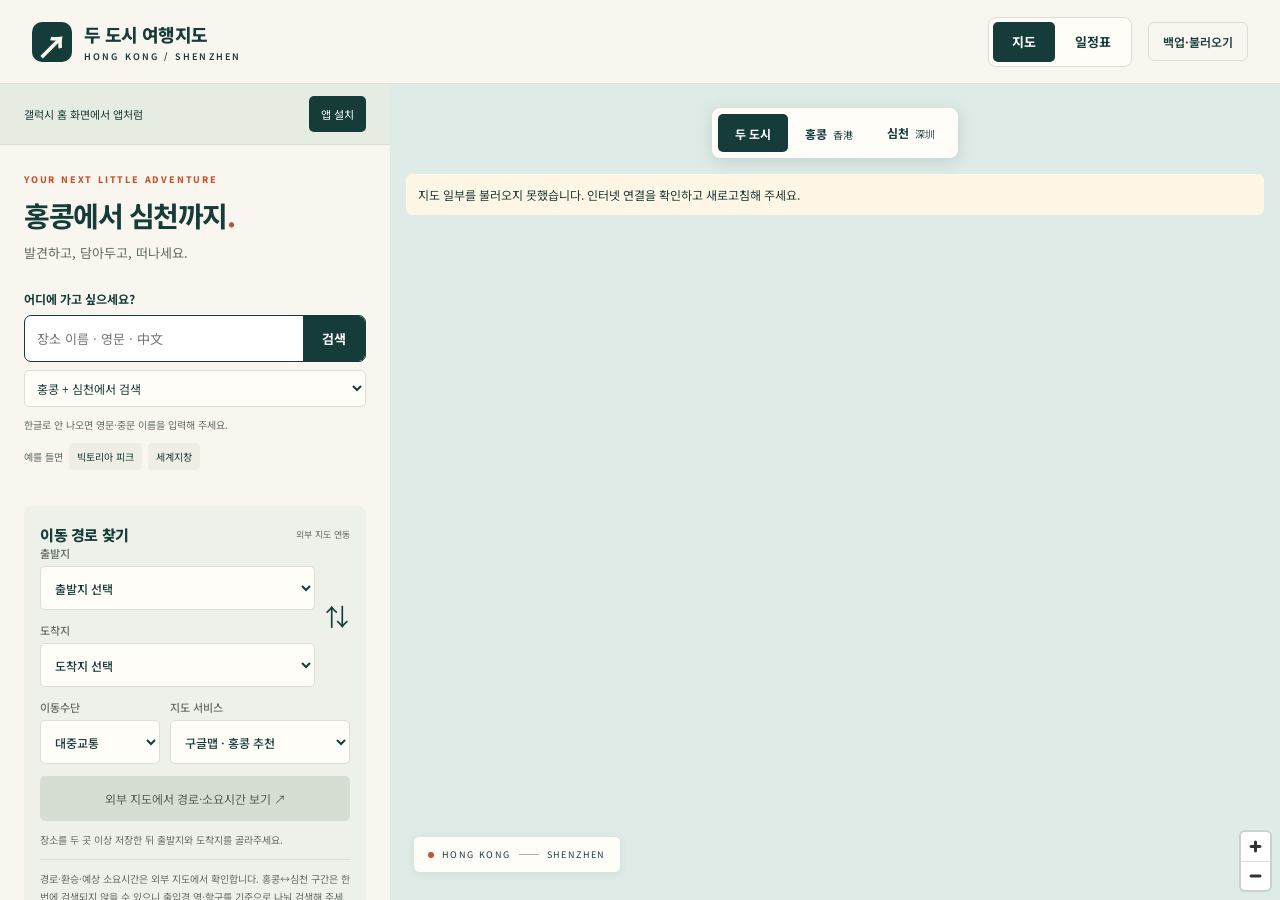
==== commit a6368b0c: "fix: resolve Korean Jingweizhang search near Futian Intercity" ====
--- a/index.html
+++ b/index.html
@@ -1,5 +1,5 @@
 <!doctype html>
-<html lang="ko"><head><meta charset="UTF-8"><meta name="viewport" content="width=device-width,initial-scale=1,viewport-fit=cover"><meta name="theme-color" content="#123e3b"><meta name="referrer" content="strict-origin-when-cross-origin"><meta name="description" content="홍콩과 심천, 가고 싶은 곳을 한 지도에. 장소를 검색하고 나만의 여행 지도를 만드세요."><title>두 도시 여행지도 · 홍콩 & 심천</title><link rel="icon" type="image/svg+xml" href="./favicon.svg"><link rel="manifest" href="./manifest.webmanifest"><link rel="apple-touch-icon" href="./icons/icon-192.png"><meta name="mobile-web-app-capable" content="yes">  <script type="module" crossorigin src="./assets/index-CPD6HhUQ.js"></script>
+<html lang="ko"><head><meta charset="UTF-8"><meta name="viewport" content="width=device-width,initial-scale=1,viewport-fit=cover"><meta name="theme-color" content="#123e3b"><meta name="referrer" content="strict-origin-when-cross-origin"><meta name="description" content="홍콩과 심천, 가고 싶은 곳을 한 지도에. 장소를 검색하고 나만의 여행 지도를 만드세요."><title>두 도시 여행지도 · 홍콩 & 심천</title><link rel="icon" type="image/svg+xml" href="./favicon.svg"><link rel="manifest" href="./manifest.webmanifest"><link rel="apple-touch-icon" href="./icons/icon-192.png"><meta name="mobile-web-app-capable" content="yes">  <script type="module" crossorigin src="./assets/index-Du3THC3q.js"></script>
   <link rel="stylesheet" crossorigin href="./assets/index-CaNBvaLE.css">
 </head>
 <body><header class="topbar"><a class="brand" href="./" aria-label="두 도시 여행지도 홈"><span class="brand-icon" aria-hidden="true">↗</span><span>두 도시 여행지도<small>HONG KONG / SHENZHEN</small></span></a><span class="top-caption">가고 싶은 곳을, 한 지도에.</span><button id="backup-open" class="quiet">백업·불러오기</button></header>
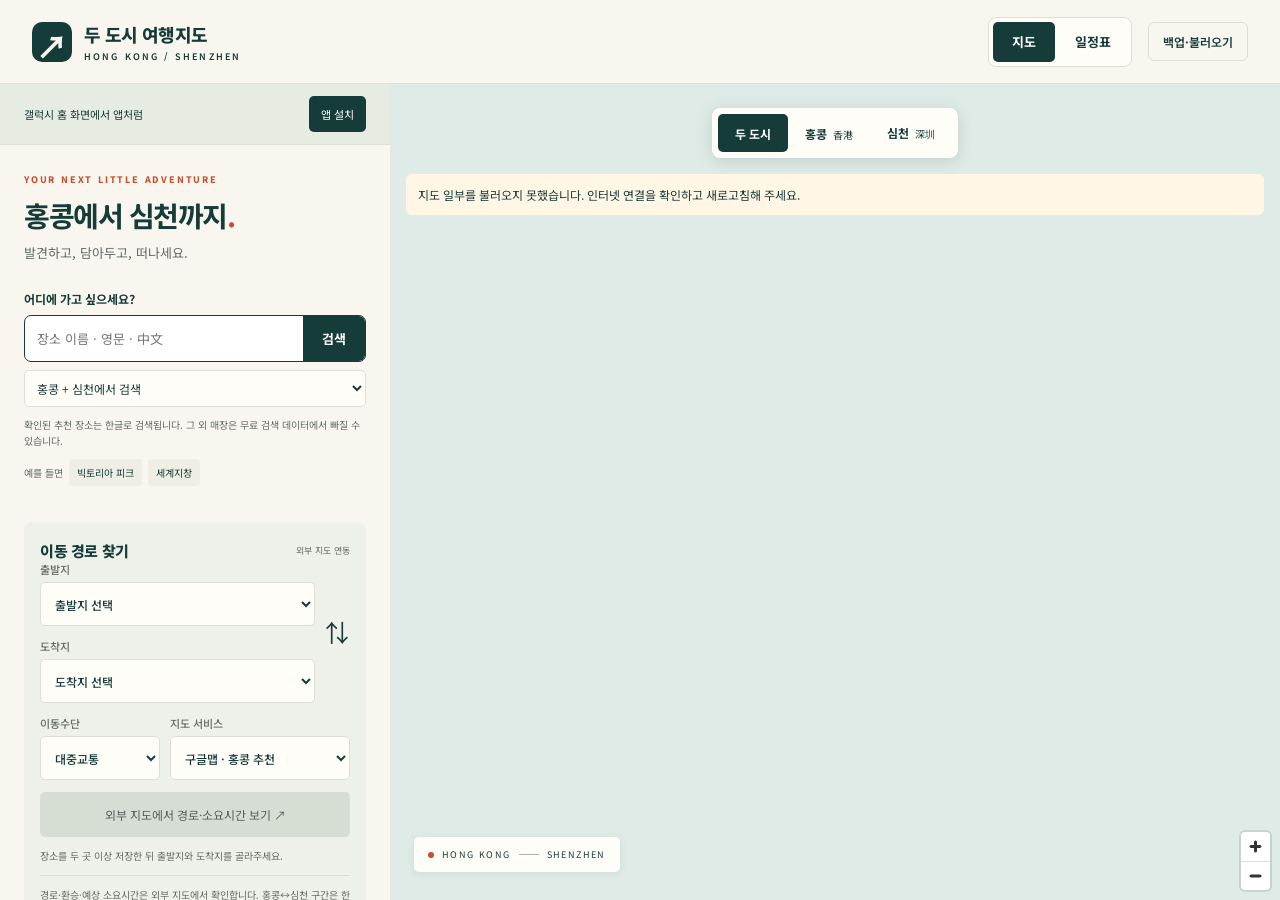
==== commit b7091727: "fix: resolve Huaqiangbei restaurants and expose honest map-search fallback" ====
--- a/index.html
+++ b/index.html
@@ -1,12 +1,12 @@
 <!doctype html>
-<html lang="ko"><head><meta charset="UTF-8"><meta name="viewport" content="width=device-width,initial-scale=1,viewport-fit=cover"><meta name="theme-color" content="#123e3b"><meta name="referrer" content="strict-origin-when-cross-origin"><meta name="description" content="홍콩과 심천, 가고 싶은 곳을 한 지도에. 장소를 검색하고 나만의 여행 지도를 만드세요."><title>두 도시 여행지도 · 홍콩 & 심천</title><link rel="icon" type="image/svg+xml" href="./favicon.svg"><link rel="manifest" href="./manifest.webmanifest"><link rel="apple-touch-icon" href="./icons/icon-192.png"><meta name="mobile-web-app-capable" content="yes">  <script type="module" crossorigin src="./assets/index-Du3THC3q.js"></script>
-  <link rel="stylesheet" crossorigin href="./assets/index-CaNBvaLE.css">
+<html lang="ko"><head><meta charset="UTF-8"><meta name="viewport" content="width=device-width,initial-scale=1,viewport-fit=cover"><meta name="theme-color" content="#123e3b"><meta name="referrer" content="strict-origin-when-cross-origin"><meta name="description" content="홍콩과 심천, 가고 싶은 곳을 한 지도에. 장소를 검색하고 나만의 여행 지도를 만드세요."><title>두 도시 여행지도 · 홍콩 & 심천</title><link rel="icon" type="image/svg+xml" href="./favicon.svg"><link rel="manifest" href="./manifest.webmanifest"><link rel="apple-touch-icon" href="./icons/icon-192.png"><meta name="mobile-web-app-capable" content="yes">  <script type="module" crossorigin src="./assets/index-AuKyHthz.js"></script>
+  <link rel="stylesheet" crossorigin href="./assets/index--626q08B.css">
 </head>
 <body><header class="topbar"><a class="brand" href="./" aria-label="두 도시 여행지도 홈"><span class="brand-icon" aria-hidden="true">↗</span><span>두 도시 여행지도<small>HONG KONG / SHENZHEN</small></span></a><span class="top-caption">가고 싶은 곳을, 한 지도에.</span><button id="backup-open" class="quiet">백업·불러오기</button></header>
-<main class="workspace"><aside class="sidebar"><section id="shared-panel" class="shared-panel" aria-label="공유 지도" hidden><p class="eyebrow">OUR SHARED LITTLE ADVENTURE</p><h2>함께 만드는 여행지도</h2><p id="sync-status" role="status" aria-live="polite">공유 저장소에 연결 중…</p><div class="shared-actions"><button id="share-copy" type="button">초대 링크 복사</button><button id="sync-retry" type="button">지금 동기화</button><button id="share-import" type="button">이 기기의 장소 가져오기</button><button id="drafts-open" type="button">미저장 메모 확인</button></div><input id="invite-url" type="text" aria-label="복사할 초대 링크" readonly hidden><p class="share-warning">링크를 받은 사람은 장소와 메모를 함께 편집할 수 있습니다.</p></section><div class="sidebar-top"><p class="eyebrow">YOUR NEXT LITTLE ADVENTURE</p><h1>홍콩에서 심천까지<span class="accent">.</span></h1><p class="intro">발견하고, 담아두고, 떠나세요.</p><form id="search-form"><label for="query">어디에 가고 싶으세요?</label><div class="search-row"><input id="query" name="query" type="search" placeholder="장소 이름 · 영문 · 中文" autocomplete="off" maxlength="160" required><button id="search-submit" type="submit" aria-label="장소 검색">검색</button></div><label for="search-city" class="sr-only">검색 지역</label><select id="search-city"><option value="all">홍콩 + 심천에서 검색</option><option value="hk">홍콩에서 검색</option><option value="sz">심천에서 검색</option></select></form><p class="search-hint">한글로 안 나오면 영문·중문 이름을 입력해 주세요.</p><div class="examples"><span>예를 들면</span><button data-query="빅토리아 피크">빅토리아 피크</button><button data-query="세계지창">세계지창</button></div><p id="search-status" role="status" aria-live="polite"></p><section id="results-section" hidden><div class="section-heading"><h2>검색 결과</h2><button id="results-close" class="text-button">닫기</button></div><div id="results"></div></section></div>
+<main class="workspace"><aside class="sidebar"><section id="shared-panel" class="shared-panel" aria-label="공유 지도" hidden><p class="eyebrow">OUR SHARED LITTLE ADVENTURE</p><h2>함께 만드는 여행지도</h2><p id="sync-status" role="status" aria-live="polite">공유 저장소에 연결 중…</p><div class="shared-actions"><button id="share-copy" type="button">초대 링크 복사</button><button id="sync-retry" type="button">지금 동기화</button><button id="share-import" type="button">이 기기의 장소 가져오기</button><button id="drafts-open" type="button">미저장 메모 확인</button></div><input id="invite-url" type="text" aria-label="복사할 초대 링크" readonly hidden><p class="share-warning">링크를 받은 사람은 장소와 메모를 함께 편집할 수 있습니다.</p></section><div class="sidebar-top"><p class="eyebrow">YOUR NEXT LITTLE ADVENTURE</p><h1>홍콩에서 심천까지<span class="accent">.</span></h1><p class="intro">발견하고, 담아두고, 떠나세요.</p><form id="search-form"><label for="query">어디에 가고 싶으세요?</label><div class="search-row"><input id="query" name="query" type="search" placeholder="장소 이름 · 영문 · 中文" autocomplete="off" maxlength="160" required><button id="search-submit" type="submit" aria-label="장소 검색">검색</button></div><label for="search-city" class="sr-only">검색 지역</label><select id="search-city"><option value="all">홍콩 + 심천에서 검색</option><option value="hk">홍콩에서 검색</option><option value="sz">심천에서 검색</option></select></form><p class="search-hint">확인된 추천 장소는 한글로 검색됩니다. 그 외 매장은 무료 검색 데이터에서 빠질 수 있습니다.</p><div id="search-external" class="external-search" hidden><p>안 나오거나 다른 지점인가요? 외부 지도에서도 확인하세요.</p><div id="search-external-links"></div><p>외부 검색 결과는 이 지도에 자동 저장되지 않습니다.</p></div><div class="examples"><span>예를 들면</span><button data-query="빅토리아 피크">빅토리아 피크</button><button data-query="세계지창">세계지창</button></div><p id="search-status" role="status" aria-live="polite"></p><section id="results-section" hidden><div class="section-heading"><h2>검색 결과</h2><button id="results-close" class="text-button">닫기</button></div><div id="results"></div></section></div>
 <section id="directions-section" class="directions-section" aria-labelledby="directions-title"><div class="section-heading"><h2 id="directions-title">이동 경로 찾기</h2><span class="route-badge">외부 지도 연동</span></div><div class="route-endpoints"><label for="route-origin">출발지<select id="route-origin"><option value="">출발지 선택</option></select></label><button id="route-swap" type="button" title="출발·도착 바꾸기" aria-label="출발지와 도착지 바꾸기">⇅</button><label for="route-destination">도착지<select id="route-destination"><option value="">도착지 선택</option></select></label></div><div class="route-options"><label for="route-mode">이동수단<select id="route-mode"><option value="transit">대중교통</option><option value="driving">자동차</option><option value="walking">도보</option></select></label><label for="route-provider">지도 서비스<select id="route-provider"><option value="google">구글맵 · 홍콩 추천</option><option value="amap">고덕지도 · 심천 추천</option></select></label></div><a id="route-open" class="route-open" target="_blank" rel="noopener noreferrer" aria-disabled="true" tabindex="-1">외부 지도에서 경로·소요시간 보기 ↗</a><p id="route-status" class="route-status" role="status" aria-live="polite"></p><p class="route-note">경로·환승·예상 소요시간은 외부 지도에서 확인합니다. 홍콩↔심천 구간은 한 번에 검색되지 않을 수 있으니 출입경 역·항구를 기준으로 나눠 검색해 주세요. 국경 심사 대기시간은 별도로 고려해 주세요.</p></section><section class="saved-section"><div class="section-heading"><h2><span id="saved-title">나의 장소</span> <span id="saved-count">0</span></h2><button id="fit-saved" class="text-button">지도에 모두 보기</button></div><div class="filter-row" role="group" aria-label="저장 장소 분류"><button class="filter active" data-filter="all" aria-pressed="true">전체</button><button class="filter" data-filter="food" aria-pressed="false">맛집</button><button class="filter" data-filter="cafe" aria-pressed="false">카페</button><button class="filter" data-filter="sight" aria-pressed="false">관광</button><button class="filter" data-filter="hotel" aria-pressed="false">숙소</button><button class="filter" data-filter="shop" aria-pressed="false">쇼핑</button></div><div id="saved-list"></div><div id="empty-state"><span class="empty-icon" aria-hidden="true">⌖</span><h3>여행의 첫 번째 점을 찍어보세요</h3><p>위에서 장소를 검색하고<br>마음에 드는 곳을 지도에 담아보세요.</p></div></section><footer class="sidebar-footer"><span id="storage-summary">목록은 이 브라우저에만 저장됩니다.<br>다른 기기로 옮기려면 백업 파일을 이용해 주세요.</span><br><a href="#" id="about-open">지도·검색 서비스 안내</a></footer></aside>
 <section class="map-panel" aria-label="홍콩과 심천 여행 지도"><div id="map"></div><nav class="city-switch" aria-label="지도 이동"><button data-city="all" class="selected">두 도시</button><button data-city="hk">홍콩 <small>香港</small></button><button data-city="sz">심천 <small>深圳</small></button></nav><div class="map-caption"><span class="live-dot"></span> HONG KONG <span class="caption-line"></span> SHENZHEN</div><div id="map-status" role="status" hidden></div></section></main>
 <div id="toast" role="status" aria-live="polite" hidden></div>
 <dialog id="backup-dialog"><div class="dialog-heading"><h2>여행 지도 백업</h2><button class="dialog-close" aria-label="닫기">×</button></div><p>장소와 메모를 파일로 저장해 두세요.<br>다른 휴대폰이나 PC에서 불러올 수 있습니다.</p><button id="export" class="primary wide">내 장소 백업하기 (.json)</button><label class="file-label" for="import">백업 파일 불러오기<input id="import" type="file" accept="application/json,.json"></label><p class="fineprint">불러오기는 기존 목록에 병합되며 중복 장소는 건너뜁니다. 파일에는 장소와 메모가 포함되니 공유에 주의해 주세요.</p></dialog>
-<dialog id="about-dialog"><div class="dialog-heading"><h2>지도·검색 안내</h2><button class="dialog-close" aria-label="닫기">×</button></div><p>벡터 지도: OpenFreeMap · © OpenMapTiles · © OpenStreetMap contributors. 컬러 지도로 표시하며, 기기에서 벡터 지도 실행이 불가능하면 기본 OSM 지도로 표시합니다. 검색은 Nominatim을 이용합니다. 무료 데이터 특성상 일부 식당·매장이나 한글 이름이 검색되지 않을 수 있습니다.</p><p>자주 찾는 일부 장소는 한글 이름을 영문 검색어로 바꾸어 검색하며, 변환된 이름을 표시합니다. 결과는 실제 검색 서비스에서 가져옵니다.</p><p>검색 버튼을 눌렀을 때만 요청하며, 연속 검색 제한과 결과 캐시를 적용합니다. 검색어·접속 정보는 지도·검색 제공업체로 전송됩니다. 개인 주소나 민감한 정보는 입력하지 마세요.</p><p>공개 검색 서버는 소규모 개인 여행용입니다. 이용자가 늘어나면 서버 단위 제한이 가능한 별도 검색 서비스로 전환해야 합니다. 서비스 장애나 중국 본토 네트워크 환경에서는 지도·검색이 안 될 수 있습니다. 이 사이트는 오프라인 지도가 아닙니다.</p><p>외부 길찾기는 선택한 출발·도착 좌표와 이동수단을 구글맵 또는 고덕지도에 전달합니다. 고덕지도에는 장소명도 전달하지만 여행 메모는 전달하지 않습니다. 예상 소요시간은 각 지도 서비스에서 확인하며, 출입경 심사 대기시간과 실제 운행 상황은 별도로 확인해 주세요. <a href="https://policies.google.com/privacy" target="_blank" rel="noopener">Google 개인정보 정책</a> · <a href="https://lbs.amap.com/pages/privacy/" target="_blank" rel="noopener">고덕지도 개인정보 정책</a></p><p>개인 모드의 장소·메모는 이 브라우저에만 저장합니다. 초대 링크로 들어온 공유 모드에서는 장소·메모를 Cloudflare 공용 저장소에 저장하며, 같은 초대 링크를 가진 사람이 조회·수정할 수 있습니다. 미저장 메모 초안은 이 기기에 별도로 보관합니다. 기존 개인 장소를 공유하려면 ‘이 기기의 장소 가져오기’를 눌러주세요. 백업 파일에는 장소와 메모가 포함됩니다.</p><a href="https://operations.osmfoundation.org/policies/nominatim/" target="_blank" rel="noopener">검색 이용 정책</a> · <a href="https://osmfoundation.org/wiki/Privacy_Policy" target="_blank" rel="noopener">개인정보 정책</a> · <a href="https://www.openstreetmap.org/fixthemap" target="_blank" rel="noopener">지도 오류 제보</a></dialog>
+<dialog id="about-dialog"><div class="dialog-heading"><h2>지도·검색 안내</h2><button class="dialog-close" aria-label="닫기">×</button></div><p>벡터 지도: OpenFreeMap · © OpenMapTiles · © OpenStreetMap contributors. 컬러 지도로 표시하며, 기기에서 벡터 지도 실행이 불가능하면 기본 OSM 지도로 표시합니다. 검색은 Nominatim을 이용합니다. 무료 데이터 특성상 일부 식당·매장이나 한글 이름이 검색되지 않을 수 있습니다.</p><p>자주 찾는 일부 장소는 한글 이름을 영문 검색어로 바꾸어 검색하며, 변환된 이름을 표시합니다. 일반 결과는 Nominatim에서, 확인된 일부 추천 장소는 출처·지점·위치를 검증한 보완 목록에서 가져옵니다. 외부 지도 검색 링크는 별도 서비스로 이동하며 이 지도에 자동 저장하지 않습니다.</p><p>검색 버튼을 눌렀을 때만 요청하며, 연속 검색 제한과 결과 캐시를 적용합니다. 검색어·접속 정보는 지도·검색 제공업체로 전송됩니다. 개인 주소나 민감한 정보는 입력하지 마세요.</p><p>공개 검색 서버는 소규모 개인 여행용입니다. 이용자가 늘어나면 서버 단위 제한이 가능한 별도 검색 서비스로 전환해야 합니다. 서비스 장애나 중국 본토 네트워크 환경에서는 지도·검색이 안 될 수 있습니다. 이 사이트는 오프라인 지도가 아닙니다.</p><p>외부 길찾기는 선택한 출발·도착 좌표와 이동수단을 구글맵 또는 고덕지도에 전달합니다. 고덕지도에는 장소명도 전달하지만 여행 메모는 전달하지 않습니다. 예상 소요시간은 각 지도 서비스에서 확인하며, 출입경 심사 대기시간과 실제 운행 상황은 별도로 확인해 주세요. <a href="https://policies.google.com/privacy" target="_blank" rel="noopener">Google 개인정보 정책</a> · <a href="https://lbs.amap.com/pages/privacy/" target="_blank" rel="noopener">고덕지도 개인정보 정책</a></p><p>개인 모드의 장소·메모는 이 브라우저에만 저장합니다. 초대 링크로 들어온 공유 모드에서는 장소·메모를 Cloudflare 공용 저장소에 저장하며, 같은 초대 링크를 가진 사람이 조회·수정할 수 있습니다. 미저장 메모 초안은 이 기기에 별도로 보관합니다. 기존 개인 장소를 공유하려면 ‘이 기기의 장소 가져오기’를 눌러주세요. 백업 파일에는 장소와 메모가 포함됩니다.</p><a href="https://operations.osmfoundation.org/policies/nominatim/" target="_blank" rel="noopener">검색 이용 정책</a> · <a href="https://osmfoundation.org/wiki/Privacy_Policy" target="_blank" rel="noopener">개인정보 정책</a> · <a href="https://www.openstreetmap.org/fixthemap" target="_blank" rel="noopener">지도 오류 제보</a></dialog>
 <dialog id="drafts-dialog"><div class="dialog-heading"><h2>이 기기의 미저장 메모</h2><button class="dialog-close" aria-label="닫기">×</button></div><p>아래 초안은 아직 공유 저장되지 않았습니다. 삭제된 장소의 초안도 이곳에서 확인하고 복사할 수 있습니다.</p><textarea id="drafts-text" aria-label="미저장 메모 초안" rows="12" readonly></textarea></dialog></body></html>
--- a/assets/index--626q08B.css
+++ b/assets/index--626q08B.css
@@ -0,0 +1 @@
+@import"https://fonts.googleapis.com/css2?family=Noto+Sans+KR:wght@400;500;600;700;800&display=swap";.external-search{margin:10px 0 14px;padding:10px 12px;border:1px solid var(--line);border-radius:7px;background:var(--surface);font-size:11px;line-height:1.7}.external-search p{margin:0 0 5px;color:var(--muted)}.external-search p:last-child{margin:5px 0 0;font-size:10px}.external-search>div{display:flex;flex-wrap:wrap;gap:8px 16px}.external-search a{font-weight:700;min-height:32px;display:inline-flex;align-items:center}.external-search[hidden]{display:none}:root{font-family:Noto Sans KR,system-ui,sans-serif;color:#163c39;background:#f8f6ef;font-synthesis:none;--ink:#163c39;--muted:#626b65;--paper:#f8f6ef;--line:#dfded4;--accent:#c4512d;--surface:#fffdf8}*{box-sizing:border-box}body{margin:0}button,input,select,textarea{font:inherit}button,a,input,textarea,select{-webkit-tap-highlight-color:transparent}button{cursor:pointer}button:disabled{cursor:wait;opacity:.6}button:focus-visible,a:focus-visible,input:focus-visible,textarea:focus-visible,select:focus-visible{outline:3px solid #d88045;outline-offset:3px}a{color:inherit}button{border:0;color:var(--ink)}.topbar{height:84px;display:flex;align-items:center;justify-content:space-between;padding:0 32px;border-bottom:1px solid var(--line);gap:16px}.brand{text-decoration:none;display:flex;gap:12px;align-items:center;font-size:18px;font-weight:800;letter-spacing:-.6px}.brand small{display:block;font-size:9px;letter-spacing:2.1px;font-weight:600;margin-top:3px}.brand-icon{width:40px;height:40px;background:var(--ink);color:var(--paper);display:grid;place-items:center;font-size:32px;border-radius:10px}.top-caption{font-size:12px;color:var(--muted)}.quiet{background:transparent;border:1px solid var(--line);border-radius:6px;padding:10px 14px;font-size:12px;font-weight:600}.workspace{display:grid;grid-template-columns:390px 1fr;height:calc(100dvh - 84px);min-height:550px}.sidebar{overflow-y:auto;display:flex;flex-direction:column;background:var(--paper)}.sidebar-top{padding:28px 24px 0}.eyebrow{font-size:9px;letter-spacing:1.8px;color:var(--accent);font-weight:800;margin:0 0 10px}h1{font-size:28px;letter-spacing:-1.5px;line-height:1.4;margin:0}.accent{color:var(--accent)}.intro{font-size:13px;color:var(--muted);margin:8px 0 28px}form label{display:block;font-size:12px;font-weight:700;margin-bottom:8px}.search-row{display:flex;border:1.5px solid var(--ink);border-radius:7px;overflow:hidden;background:#fff}.search-row:focus-within{box-shadow:0 0 0 3px #d2e3db}input[type=search]{min-width:0;width:100%;border:0;background:transparent;padding:13px 12px;font-size:13px;outline:none}.search-row button{background:var(--ink);color:#fff;min-width:62px;font-size:13px;font-weight:700}select{background:var(--surface);border:1px solid var(--line);border-radius:5px;padding:8px;font-size:12px;color:var(--ink)}#search-city{width:100%;margin-top:8px}.search-hint{font-size:10px;color:var(--muted);line-height:1.6;margin:10px 0}.examples{display:flex;align-items:center;gap:6px;flex-wrap:wrap;font-size:10px;color:var(--muted)}.examples button{font-size:10px;background:#eeeee5;padding:6px 8px;border-radius:4px}#search-status{font-size:12px;line-height:1.7;color:var(--accent);margin:14px 0;overflow-wrap:anywhere}.section-heading{display:flex;align-items:center;justify-content:space-between;gap:8px}h2{font-size:15px;margin:0;font-weight:800;letter-spacing:-.4px}#saved-count{font-size:12px;color:var(--accent);margin-left:4px}.text-button{font-size:10px;background:transparent;padding:8px 0;text-decoration:underline;text-underline-offset:3px}.saved-section{padding:20px 24px;border-top:1px solid var(--line);margin-top:8px;flex:1}.filter-row{display:flex;gap:5px;margin:12px 0 20px;flex-wrap:wrap}.filter{background:transparent;padding:7px 11px;border:1px solid var(--line);font-size:11px;border-radius:20px}.filter.active{background:var(--ink);border-color:var(--ink);color:#fff}.result-card,.place-card{background:var(--surface);border:1px solid var(--line);border-radius:7px;padding:14px;margin:9px 0}.result-name,.place-name{font-size:13px;line-height:1.5;font-weight:700;overflow-wrap:anywhere}.result-address,.place-address{font-size:11px;color:var(--muted);line-height:1.6;margin:5px 0 10px;overflow-wrap:anywhere}.result-actions{display:flex;gap:8px}.result-actions button{font-size:11px;padding:8px 10px;border:1px solid var(--line);border-radius:4px;background:transparent}.result-actions .add-button{background:var(--ink);color:#fff;border-color:var(--ink)}#results-section{margin-bottom:20px}.place-top{display:flex;align-items:center;gap:8px}.place-focus{padding:0;text-align:left;background:none;flex:1;display:flex;gap:8px;align-items:center}.place-number{flex:0 0 24px;height:24px;border-radius:50%;background:var(--ink);color:#fff;display:grid;place-items:center;font-size:11px}.delete-place{background:none;color:#8b5341;font-size:11px;padding:8px}.place-fields{display:flex;align-items:center;gap:8px;margin-bottom:8px}.place-fields label{font-size:11px;color:var(--muted)}.note-label{font-size:10px;color:var(--muted)}textarea{width:100%;resize:vertical;min-height:60px;max-height:200px;border:1px solid var(--line);border-radius:4px;padding:8px;background:#fffefa;font-size:12px;color:var(--ink);margin-top:4px}.saved-feedback{font-size:10px;color:var(--muted);min-height:15px}.place-card.selected{border-color:var(--accent)}#empty-state{text-align:center;padding:24px 0 40px}.empty-icon{display:block;font-size:48px;color:#9eafa0;font-weight:400;margin-bottom:12px}h3{font-size:12px}#empty-state p{font-size:11px;color:var(--muted);line-height:1.9}.sidebar-footer{border-top:1px solid var(--line);padding:16px 24px;color:var(--muted);font-size:10px;line-height:1.8}.sidebar-footer a{display:inline-block;margin-top:5px}.map-panel{position:relative;min-width:0;background:#dfebe6}#map{width:100%;height:100%;z-index:1}.city-switch{position:absolute;left:50%;transform:translate(-50%);top:24px;z-index:500;display:flex;background:var(--surface);padding:5px;border-radius:8px;box-shadow:0 3px 16px #173d3926;white-space:nowrap;border:1px solid #fff}.city-switch button{padding:10px 17px;background:transparent;font-size:12px;border-radius:5px;font-weight:700}.city-switch button.selected{background:var(--ink);color:#fff}.city-switch small{font-size:10px;font-weight:400;margin-left:3px}.map-caption{position:absolute;bottom:28px;left:24px;z-index:400;display:flex;align-items:center;gap:8px;background:var(--surface);padding:11px 14px;font-size:9px;letter-spacing:1.4px;border-radius:5px;box-shadow:0 2px 8px #163c3914;pointer-events:none}.live-dot{width:6px;height:6px;background:var(--accent);border-radius:50%}.caption-line{width:20px;height:1px;background:#a8b7ad}.pin{display:grid;place-items:center;width:32px;height:32px;background:var(--ink);border:2px solid #fff;box-shadow:0 2px 7px #0004;border-radius:50% 50% 50% 0;transform:rotate(-45deg);color:transparent;font-size:0}.pin:after{content:attr(data-number)}.place-marker{position:relative}.place-marker .pin{transform:none;border-radius:50%;color:#fff;font-size:12px;font-weight:800}.pin-food{background:#b44c2b}.pin-cafe{background:#896335}.pin-hotel{background:#3d6493}.pin-shop{background:#725b86}.leaflet-container{font-family:inherit}.leaflet-popup-content{line-height:1.6;max-width:230px;overflow-wrap:anywhere}.leaflet-popup-content p{font-size:11px;color:var(--muted);margin:6px 0}.leaflet-control-attribution{font-size:10px!important}#map-status{position:absolute;top:90px;left:16px;right:16px;z-index:500;padding:12px;background:#fff6e6;font-size:12px;border-radius:6px}#toast{position:fixed;bottom:24px;left:50%;transform:translate(-50%);z-index:2000;background:var(--ink);color:#fff;padding:13px 20px;border-radius:7px;font-size:12px;max-width:90vw;box-shadow:0 4px 20px #0002}dialog{border:1px solid var(--line);border-radius:12px;padding:24px;max-width:480px;width:calc(100% - 32px);color:var(--ink);background:var(--paper)}dialog::backdrop{background:#122d2966}.dialog-heading{display:flex;justify-content:space-between;align-items:center;gap:12px}.dialog-close{font-size:26px;background:none;padding:0 8px}dialog p{font-size:13px;line-height:1.9}dialog a{font-size:12px}.primary{background:var(--ink);color:#fff;border-radius:5px;padding:13px 16px;font-size:13px}.wide{width:100%;margin:12px 0}.file-label{display:block;border:1px dashed #879c90;padding:14px;border-radius:5px;font-size:12px}input[type=file]{display:block;font-size:11px;width:100%;margin-top:8px}.fineprint{font-size:11px!important;color:var(--muted)}.sr-only{position:absolute;width:1px;height:1px;padding:0;margin:-1px;overflow:hidden;clip:rect(0,0,0,0);white-space:nowrap;border:0}[hidden]{display:none!important}@media(min-width:1440px){.workspace{grid-template-columns:420px 1fr}.sidebar-top,.saved-section{padding-left:32px;padding-right:32px}}@media(max-width:767px){.topbar{height:70px;padding:0 16px;gap:8px}.brand{font-size:14px;gap:8px}.brand small{font-size:7px;letter-spacing:1.2px}.brand-icon{width:32px;height:32px;font-size:26px;border-radius:7px}.top-caption{display:none}.quiet{font-size:10px;padding:9px}.workspace{display:flex;flex-direction:column;height:auto;min-height:0}.map-panel{order:-1;height:43dvh;min-height:270px;max-height:430px}.sidebar{overflow:visible}.sidebar-top{padding:24px 20px 0}.eyebrow{font-size:8px}h1{font-size:26px}.intro{margin-bottom:20px}.saved-section{padding:20px}.sidebar-footer{padding:16px 20px}.city-switch{top:14px}.city-switch button{padding:9px 14px}.map-caption{bottom:24px;left:12px;padding:8px 10px;font-size:8px;letter-spacing:.8px}.search-hint{font-size:11px}input[type=search],textarea{font-size:16px}.place-address,.result-address{font-size:12px}.text-button{font-size:11px}.result-actions button,.filter{min-height:36px}#toast{bottom:16px}#empty-state{padding-bottom:24px}}.install-banner{display:flex;align-items:center;justify-content:space-between;gap:8px;padding:12px 24px;background:#e6ece2;border-bottom:1px solid var(--line);font-size:11px}.install-button{background:var(--ink);color:#fff;border-radius:5px;padding:9px 12px;font-size:11px;white-space:nowrap;min-height:36px}.map-style-switch{position:absolute;top:86px;right:16px;z-index:450;display:flex;gap:3px;padding:4px;background:var(--surface);border:1px solid #fff;border-radius:7px;box-shadow:0 3px 16px #173d3920}.map-style-switch button{padding:9px 11px;font-size:11px;background:transparent;border-radius:4px;min-height:36px}.map-style-switch button.selected{background:var(--ink);color:#fff}.vector-place-marker{border:0;padding:0;background:none;width:32px;height:40px;cursor:pointer}.preview-marker{width:18px;height:18px;background:#db643d;border:2px solid #fff;border-radius:50%;box-shadow:0 1px 8px #163c3940;cursor:pointer}.maplibregl-map{font-family:inherit}.maplibregl-popup-content{padding:14px;border-radius:8px;line-height:1.6;overflow-wrap:anywhere;color:var(--ink)}.maplibregl-popup-content p{font-size:11px;color:var(--muted);margin:6px 0}.maplibregl-popup-close-button{font-size:20px;min-width:26px;min-height:26px}.maplibregl-ctrl-attrib{font-size:10px}.maplibregl-ctrl-bottom-right{bottom:8px}.maplibregl-canvas:focus-visible{outline-offset:-3px}.maplibregl-ctrl button:focus-visible{outline-offset:-3px}@media(max-width:767px){.map-style-switch{top:72px;right:12px}.map-style-switch button{padding:6px 10px}.map-caption{max-width:calc(100% - 65px)}}.directions-section{margin:22px 24px 0;padding:18px 16px;background:#eef1e9;border-radius:8px}.directions-section h2{font-size:15px}.route-badge{font-size:9px;color:var(--muted)}.route-endpoints{position:relative;padding-right:35px}.directions-section label{display:block;font-size:11px;color:var(--muted);font-weight:500;min-width:0}.directions-section select{display:block;width:100%;min-width:0;min-height:44px;margin:5px 0 12px;padding:9px 10px;border:1px solid var(--line);border-radius:5px;background:var(--surface);color:var(--ink);font:inherit;font-size:12px;text-overflow:ellipsis}.route-options{display:grid;grid-template-columns:minmax(0,1fr) minmax(0,1.5fr);gap:10px}#route-swap{position:absolute;right:-5px;top:48px;width:36px;height:44px;background:transparent;color:var(--ink);font-size:24px}.route-open{display:block;padding:13px 9px;text-align:center;background:var(--ink);color:#fff;border-radius:5px;text-decoration:none;font-size:12px;line-height:1.6;transition:background .2s}.route-open:hover{background:#235c54}.route-open[aria-disabled=true]{background:#d6ded3;color:#53605a;cursor:not-allowed}.route-status,.route-note{font-size:10px;line-height:1.8;color:var(--muted);margin:10px 0 0}.route-note{border-top:1px solid var(--line);padding-top:10px}.place-route-actions{display:flex;gap:8px;margin:10px 0 14px}.place-route-actions button{min-height:36px;flex:1;font-size:11px;background:#edf1e9;color:var(--ink);border-radius:4px}.place-route-actions button:hover{background:#dfe8dc}@media(max-width:767px){.directions-section{margin:20px 20px 0}.directions-section select{font-size:16px}.route-options{grid-template-columns:minmax(0,1fr) minmax(0,1.7fr)}.route-open{font-size:12px}.place-route-actions button{min-height:44px}}.shared-panel{margin:20px 24px 0;padding:18px 16px;background:#e4ece0;border:1px solid #cbd9c5;border-radius:8px}.shared-panel .eyebrow{font-size:8px;margin:0 0 7px}.shared-panel h2{font-size:17px;margin:0 0 10px}#sync-status{font-size:11px;line-height:1.7;margin:0 0 12px;color:#53605a}.shared-panel[data-state=offline] #sync-status,.shared-panel[data-state=unauthorized] #sync-status{color:#a4492b}.shared-actions{display:grid;grid-template-columns:1fr 1fr;gap:7px}.shared-actions button,.note-retry,.note-restore{min-height:40px;background:#fff;color:var(--ink);font-size:10px;padding:8px;border-radius:5px}.shared-actions button:first-child{background:var(--ink);color:#fff}.share-warning{font-size:10px;line-height:1.7;color:#5d675d;margin:12px 0 0}#invite-url,#drafts-text{width:100%;font:inherit;font-size:12px;padding:10px;margin-top:10px;box-sizing:border-box}#drafts-text{min-height:250px}.note-retry,.note-restore{margin:6px 6px 0 0;border:1px solid var(--line)}@media(max-width:767px){.shared-panel{margin:20px 20px 0}.shared-actions button{min-height:44px}#drafts-text,#invite-url{font-size:16px}}@media(prefers-reduced-motion:reduce){*{scroll-behavior:auto!important}}.itinerary-section{padding:24px;border-top:1px solid #dce5df;background:#f5f7f2;scroll-margin-top:12px}.itinerary-section h2{font-size:21px;margin:0 0 10px}.itinerary-list{display:grid;gap:12px}.itinerary-card{min-width:0;background:#fff;border:1px solid #dce5df;border-radius:12px;padding:14px}.itinerary-card.new-day:before{content:attr(data-day-label);display:block;color:#1a6559;font-size:12px;font-weight:700;margin-bottom:10px}.itinerary-focus{display:block;width:100%;text-align:left;border:0;background:none;color:#173f3a;font-weight:700;font-size:15px;padding:0 0 12px;overflow-wrap:anywhere}.itinerary-fields{display:grid;grid-template-columns:1fr 1fr;gap:10px}.itinerary-card label{display:flex;flex-direction:column;gap:5px;font-size:12px;color:#53655d;min-width:0;margin-bottom:10px}.itinerary-card input,.itinerary-card select,.itinerary-card textarea{box-sizing:border-box;width:100%;min-width:0;max-width:100%;padding:10px;border:1px solid #cbd8ce;border-radius:7px;background:#fff;color:#183a34;font:inherit;font-size:14px}.itinerary-card input[type=time]{min-height:40px}.itinerary-actions{display:flex;gap:8px;flex-wrap:wrap}.itinerary-actions button{min-height:40px;padding:8px 14px;border:1px solid #cbd8ce;border-radius:8px;background:#f4f7f1;color:#173f3a}.itinerary-actions .schedule-save{margin-left:auto;background:#174d43;color:#fff}.schedule-status{font-size:12px;color:#547264;margin:10px 0 0;min-height:16px}.itinerary-card button:disabled{opacity:.4}.topbar #itinerary-open{white-space:nowrap}@media(max-width:480px){.topbar{gap:8px;flex-wrap:wrap}.topbar .brand{margin-right:auto}.topbar #itinerary-open,.topbar #backup-open{font-size:12px;padding:8px}.itinerary-section{padding:20px}.itinerary-fields{grid-template-columns:minmax(0,1fr) minmax(0,1fr)}}.workspace[hidden],.itinerary-section[hidden]{display:none!important}.view-nav{display:flex;gap:4px;padding:4px;border:1px solid var(--line);border-radius:8px;background:var(--surface);margin-left:auto;flex-shrink:0}.view-nav a{min-width:62px;min-height:40px;display:grid;place-items:center;padding:8px 16px;border-radius:5px;text-decoration:none;font-size:13px;font-weight:700}.view-nav a[aria-current=page]{background:var(--ink);color:#fff}.top-caption{display:none}.itinerary-section{max-width:880px;margin:0 auto;padding:40px 32px 64px;border-top:0;background:var(--paper);min-height:calc(100dvh - 84px)}.itinerary-section h1{font-size:30px;margin:0 0 12px}.itinerary-section>.fineprint{margin:0 0 28px;line-height:1.8;color:var(--muted)}.itinerary-list{gap:16px}.itinerary-card{padding:20px;background:var(--surface);border-color:var(--line);border-radius:8px}.itinerary-fields{grid-template-columns:1fr 1fr 1fr;gap:16px}.itinerary-card.new-day:before{font-size:13px;margin-bottom:16px}.itinerary-focus{font-size:17px}.itinerary-card textarea{resize:vertical}.itinerary-actions button{min-height:44px}.itinerary-section input,.itinerary-section select,.itinerary-section textarea{font-size:16px}@media(max-width:767px){.topbar{height:auto;min-height:70px;flex-wrap:wrap;padding:12px 16px;gap:10px}.topbar .brand{margin-right:auto}.view-nav{order:5;width:100%;margin-left:0}.view-nav a{flex:1;min-height:40px}.itinerary-section{padding:28px 20px 48px}.itinerary-section h1{font-size:26px}.itinerary-card{padding:16px}.itinerary-fields{grid-template-columns:minmax(0,1fr) minmax(0,1fr);gap:12px}.itinerary-card .itinerary-focus{font-size:16px}}.maplibregl-map{font:12px/20px Helvetica Neue,Arial,Helvetica,sans-serif;overflow:hidden;position:relative;-webkit-tap-highlight-color:rgb(0 0 0/0);-webkit-touch-callout:none}.maplibregl-canvas{position:absolute;left:0;top:0}.maplibregl-map:fullscreen{width:100%;height:100%}.maplibregl-ctrl-group button.maplibregl-ctrl-compass{touch-action:none}.maplibregl-canvas-container.maplibregl-interactive,.maplibregl-ctrl-group button.maplibregl-ctrl-compass{cursor:grab;-webkit-user-select:none;-moz-user-select:none;user-select:none}.maplibregl-canvas-container.maplibregl-interactive.maplibregl-track-pointer{cursor:pointer}.maplibregl-canvas-container.maplibregl-interactive:active,.maplibregl-ctrl-group button.maplibregl-ctrl-compass:active{cursor:grabbing}.maplibregl-canvas-container.maplibregl-touch-zoom-rotate,.maplibregl-canvas-container.maplibregl-touch-zoom-rotate .maplibregl-canvas{touch-action:pan-x pan-y}.maplibregl-canvas-container.maplibregl-touch-drag-pan,.maplibregl-canvas-container.maplibregl-touch-drag-pan .maplibregl-canvas{touch-action:pinch-zoom}.maplibregl-canvas-container.maplibregl-touch-zoom-rotate.maplibregl-touch-drag-pan,.maplibregl-canvas-container.maplibregl-touch-zoom-rotate.maplibregl-touch-drag-pan .maplibregl-canvas{touch-action:none}.maplibregl-canvas-container.maplibregl-touch-drag-pan.maplibregl-cooperative-gestures,.maplibregl-canvas-container.maplibregl-touch-drag-pan.maplibregl-cooperative-gestures .maplibregl-canvas{touch-action:pan-x pan-y}.maplibregl-ctrl-bottom-left,.maplibregl-ctrl-bottom-right,.maplibregl-ctrl-top-left,.maplibregl-ctrl-top-right{position:absolute;pointer-events:none;z-index:2}.maplibregl-ctrl-top-left{top:0;left:0}.maplibregl-ctrl-top-right{top:0;right:0}.maplibregl-ctrl-bottom-left{bottom:0;left:0}.maplibregl-ctrl-bottom-right{right:0;bottom:0}.maplibregl-ctrl{clear:both;pointer-events:auto;transform:translate(0)}.maplibregl-ctrl-top-left .maplibregl-ctrl{margin:10px 0 0 10px;float:left}.maplibregl-ctrl-top-right .maplibregl-ctrl{margin:10px 10px 0 0;float:right}.maplibregl-ctrl-bottom-left .maplibregl-ctrl{margin:0 0 10px 10px;float:left}.maplibregl-ctrl-bottom-right .maplibregl-ctrl{margin:0 10px 10px 0;float:right}.maplibregl-ctrl-group{border-radius:4px;background:#fff}.maplibregl-ctrl-group:not(:empty){box-shadow:0 0 0 2px #0000001a}.maplibregl-ctrl-group button{width:29px;height:29px;display:block;padding:0;outline:none;border:0;box-sizing:border-box;background-color:transparent;cursor:pointer}.maplibregl-ctrl button{-webkit-user-select:none;-moz-user-select:none;user-select:none}.maplibregl-ctrl-group button+button{border-top:1px solid #ddd}.maplibregl-ctrl button .maplibregl-ctrl-icon{display:block;width:100%;height:100%;background-repeat:no-repeat;background-position:50%}@media(forced-colors:active){.maplibregl-ctrl-group:not(:empty){box-shadow:0 0 0 2px ButtonText}.maplibregl-ctrl-icon{background-color:transparent}.maplibregl-ctrl-group button+button{border-top:1px solid buttontext}}.maplibregl-ctrl button::-moz-focus-inner{border:0;padding:0}.maplibregl-ctrl-attrib-button:focus,.maplibregl-ctrl-group button:focus{box-shadow:0 0 2px 2px #0096ff}.maplibregl-ctrl button:disabled{cursor:not-allowed}.maplibregl-ctrl button:disabled .maplibregl-ctrl-icon{opacity:.25}@media(hover:hover){.maplibregl-ctrl button:not(:disabled):hover{background-color:#0000000d}}.maplibregl-ctrl button:not(:disabled):active{background-color:#0000000d}.maplibregl-ctrl-group button:focus:focus-visible{box-shadow:0 0 2px 2px #0096ff}.maplibregl-ctrl-group button:focus:not(:focus-visible){box-shadow:none}.maplibregl-ctrl-group button:focus:first-child{border-radius:4px 4px 0 0}.maplibregl-ctrl-group button:focus:last-child{border-radius:0 0 4px 4px}.maplibregl-ctrl-group button:focus:only-child{border-radius:inherit}.maplibregl-ctrl button.maplibregl-ctrl-zoom-out .maplibregl-ctrl-icon{background-image:url("data:image/svg+xml;charset=utf-8,%3Csvg xmlns='http://www.w3.org/2000/svg' width='29' height='29' viewBox='0 0 29 29' fill='%23333'%3E %3Cpath d='M10 13c-.75 0-1.5.75-1.5 1.5S9.25 16 10 16h9c.75 0 1.5-.75 1.5-1.5S19.75 13 19 13z'/%3E %3C/svg%3E")}.maplibregl-ctrl button.maplibregl-ctrl-zoom-in .maplibregl-ctrl-icon{background-image:url("data:image/svg+xml;charset=utf-8,%3Csvg xmlns='http://www.w3.org/2000/svg' width='29' height='29' viewBox='0 0 29 29' fill='%23333'%3E %3Cpath d='M14.5 8.5c-.75 0-1.5.75-1.5 1.5v3h-3c-.75 0-1.5.75-1.5 1.5S9.25 16 10 16h3v3c0 .75.75 1.5 1.5 1.5S16 19.75 16 19v-3h3c.75 0 1.5-.75 1.5-1.5S19.75 13 19 13h-3v-3c0-.75-.75-1.5-1.5-1.5'/%3E %3C/svg%3E")}@media(forced-colors:active){.maplibregl-ctrl button.maplibregl-ctrl-zoom-out .maplibregl-ctrl-icon{background-image:url("data:image/svg+xml;charset=utf-8,%3Csvg xmlns='http://www.w3.org/2000/svg' width='29' height='29' viewBox='0 0 29 29' fill='%23fff'%3E %3Cpath d='M10 13c-.75 0-1.5.75-1.5 1.5S9.25 16 10 16h9c.75 0 1.5-.75 1.5-1.5S19.75 13 19 13z'/%3E %3C/svg%3E")}.maplibregl-ctrl button.maplibregl-ctrl-zoom-in .maplibregl-ctrl-icon{background-image:url("data:image/svg+xml;charset=utf-8,%3Csvg xmlns='http://www.w3.org/2000/svg' width='29' height='29' viewBox='0 0 29 29' fill='%23fff'%3E %3Cpath d='M14.5 8.5c-.75 0-1.5.75-1.5 1.5v3h-3c-.75 0-1.5.75-1.5 1.5S9.25 16 10 16h3v3c0 .75.75 1.5 1.5 1.5S16 19.75 16 19v-3h3c.75 0 1.5-.75 1.5-1.5S19.75 13 19 13h-3v-3c0-.75-.75-1.5-1.5-1.5'/%3E %3C/svg%3E")}}@media(forced-colors:active)and (prefers-color-scheme:light){.maplibregl-ctrl button.maplibregl-ctrl-zoom-out .maplibregl-ctrl-icon{background-image:url("data:image/svg+xml;charset=utf-8,%3Csvg xmlns='http://www.w3.org/2000/svg' width='29' height='29' viewBox='0 0 29 29' fill='%23000'%3E %3Cpath d='M10 13c-.75 0-1.5.75-1.5 1.5S9.25 16 10 16h9c.75 0 1.5-.75 1.5-1.5S19.75 13 19 13z'/%3E %3C/svg%3E")}.maplibregl-ctrl button.maplibregl-ctrl-zoom-in .maplibregl-ctrl-icon{background-image:url("data:image/svg+xml;charset=utf-8,%3Csvg xmlns='http://www.w3.org/2000/svg' width='29' height='29' viewBox='0 0 29 29' fill='%23000'%3E %3Cpath d='M14.5 8.5c-.75 0-1.5.75-1.5 1.5v3h-3c-.75 0-1.5.75-1.5 1.5S9.25 16 10 16h3v3c0 .75.75 1.5 1.5 1.5S16 19.75 16 19v-3h3c.75 0 1.5-.75 1.5-1.5S19.75 13 19 13h-3v-3c0-.75-.75-1.5-1.5-1.5'/%3E %3C/svg%3E")}}.maplibregl-ctrl button.maplibregl-ctrl-fullscreen .maplibregl-ctrl-icon{background-image:url("data:image/svg+xml;charset=utf-8,%3Csvg xmlns='http://www.w3.org/2000/svg' width='29' height='29' viewBox='0 0 29 29' fill='%23333'%3E %3Cpath d='M24 16v5.5c0 1.75-.75 2.5-2.5 2.5H16v-1l3-1.5-4-5.5 1-1 5.5 4 1.5-3zM6 16l1.5 3 5.5-4 1 1-4 5.5 3 1.5v1H7.5C5.75 24 5 23.25 5 21.5V16zm7-11v1l-3 1.5 4 5.5-1 1-5.5-4L6 13H5V7.5C5 5.75 5.75 5 7.5 5zm11 2.5c0-1.75-.75-2.5-2.5-2.5H16v1l3 1.5-4 5.5 1 1 5.5-4 1.5 3h1z'/%3E %3C/svg%3E")}.maplibregl-ctrl button.maplibregl-ctrl-shrink .maplibregl-ctrl-icon{background-image:url("data:image/svg+xml;charset=utf-8,%3Csvg xmlns='http://www.w3.org/2000/svg' width='29' height='29' viewBox='0 0 29 29'%3E %3Cpath d='M18.5 16c-1.75 0-2.5.75-2.5 2.5V24h1l1.5-3 5.5 4 1-1-4-5.5 3-1.5v-1zM13 18.5c0-1.75-.75-2.5-2.5-2.5H5v1l3 1.5L4 24l1 1 5.5-4 1.5 3h1zm3-8c0 1.75.75 2.5 2.5 2.5H24v-1l-3-1.5L25 5l-1-1-5.5 4L17 5h-1zM10.5 13c1.75 0 2.5-.75 2.5-2.5V5h-1l-1.5 3L5 4 4 5l4 5.5L5 12v1z'/%3E %3C/svg%3E")}@media(forced-colors:active){.maplibregl-ctrl button.maplibregl-ctrl-fullscreen .maplibregl-ctrl-icon{background-image:url("data:image/svg+xml;charset=utf-8,%3Csvg xmlns='http://www.w3.org/2000/svg' width='29' height='29' viewBox='0 0 29 29' fill='%23fff'%3E %3Cpath d='M24 16v5.5c0 1.75-.75 2.5-2.5 2.5H16v-1l3-1.5-4-5.5 1-1 5.5 4 1.5-3zM6 16l1.5 3 5.5-4 1 1-4 5.5 3 1.5v1H7.5C5.75 24 5 23.25 5 21.5V16zm7-11v1l-3 1.5 4 5.5-1 1-5.5-4L6 13H5V7.5C5 5.75 5.75 5 7.5 5zm11 2.5c0-1.75-.75-2.5-2.5-2.5H16v1l3 1.5-4 5.5 1 1 5.5-4 1.5 3h1z'/%3E %3C/svg%3E")}.maplibregl-ctrl button.maplibregl-ctrl-shrink .maplibregl-ctrl-icon{background-image:url("data:image/svg+xml;charset=utf-8,%3Csvg xmlns='http://www.w3.org/2000/svg' width='29' height='29' viewBox='0 0 29 29' fill='%23fff'%3E %3Cpath d='M18.5 16c-1.75 0-2.5.75-2.5 2.5V24h1l1.5-3 5.5 4 1-1-4-5.5 3-1.5v-1zM13 18.5c0-1.75-.75-2.5-2.5-2.5H5v1l3 1.5L4 24l1 1 5.5-4 1.5 3h1zm3-8c0 1.75.75 2.5 2.5 2.5H24v-1l-3-1.5L25 5l-1-1-5.5 4L17 5h-1zM10.5 13c1.75 0 2.5-.75 2.5-2.5V5h-1l-1.5 3L5 4 4 5l4 5.5L5 12v1z'/%3E %3C/svg%3E")}}@media(forced-colors:active)and (prefers-color-scheme:light){.maplibregl-ctrl button.maplibregl-ctrl-fullscreen .maplibregl-ctrl-icon{background-image:url("data:image/svg+xml;charset=utf-8,%3Csvg xmlns='http://www.w3.org/2000/svg' width='29' height='29' viewBox='0 0 29 29' fill='%23000'%3E %3Cpath d='M24 16v5.5c0 1.75-.75 2.5-2.5 2.5H16v-1l3-1.5-4-5.5 1-1 5.5 4 1.5-3zM6 16l1.5 3 5.5-4 1 1-4 5.5 3 1.5v1H7.5C5.75 24 5 23.25 5 21.5V16zm7-11v1l-3 1.5 4 5.5-1 1-5.5-4L6 13H5V7.5C5 5.75 5.75 5 7.5 5zm11 2.5c0-1.75-.75-2.5-2.5-2.5H16v1l3 1.5-4 5.5 1 1 5.5-4 1.5 3h1z'/%3E %3C/svg%3E")}.maplibregl-ctrl button.maplibregl-ctrl-shrink .maplibregl-ctrl-icon{background-image:url("data:image/svg+xml;charset=utf-8,%3Csvg xmlns='http://www.w3.org/2000/svg' width='29' height='29' viewBox='0 0 29 29' fill='%23000'%3E %3Cpath d='M18.5 16c-1.75 0-2.5.75-2.5 2.5V24h1l1.5-3 5.5 4 1-1-4-5.5 3-1.5v-1zM13 18.5c0-1.75-.75-2.5-2.5-2.5H5v1l3 1.5L4 24l1 1 5.5-4 1.5 3h1zm3-8c0 1.75.75 2.5 2.5 2.5H24v-1l-3-1.5L25 5l-1-1-5.5 4L17 5h-1zM10.5 13c1.75 0 2.5-.75 2.5-2.5V5h-1l-1.5 3L5 4 4 5l4 5.5L5 12v1z'/%3E %3C/svg%3E")}}.maplibregl-ctrl button.maplibregl-ctrl-compass .maplibregl-ctrl-icon{background-image:url("data:image/svg+xml;charset=utf-8,%3Csvg xmlns='http://www.w3.org/2000/svg' width='29' height='29' viewBox='0 0 29 29' fill='%23333'%3E %3Cpath d='m10.5 14 4-8 4 8z'/%3E %3Cpath fill='%23ccc' d='m10.5 16 4 8 4-8z'/%3E %3C/svg%3E")}@media(forced-colors:active){.maplibregl-ctrl button.maplibregl-ctrl-compass .maplibregl-ctrl-icon{background-image:url("data:image/svg+xml;charset=utf-8,%3Csvg xmlns='http://www.w3.org/2000/svg' width='29' height='29' viewBox='0 0 29 29' fill='%23fff'%3E %3Cpath d='m10.5 14 4-8 4 8z'/%3E %3Cpath fill='%23ccc' d='m10.5 16 4 8 4-8z'/%3E %3C/svg%3E")}}@media(forced-colors:active)and (prefers-color-scheme:light){.maplibregl-ctrl button.maplibregl-ctrl-compass .maplibregl-ctrl-icon{background-image:url("data:image/svg+xml;charset=utf-8,%3Csvg xmlns='http://www.w3.org/2000/svg' width='29' height='29' viewBox='0 0 29 29' fill='%23000'%3E %3Cpath d='m10.5 14 4-8 4 8z'/%3E %3Cpath fill='%23ccc' d='m10.5 16 4 8 4-8z'/%3E %3C/svg%3E")}}.maplibregl-ctrl button.maplibregl-ctrl-globe .maplibregl-ctrl-icon{background-image:url("data:image/svg+xml;charset=utf-8,%3Csvg xmlns='http://www.w3.org/2000/svg' width='22' height='22' fill='none' viewBox='0 0 22 22' stroke='%23333'%3E %3Ccircle cx='11' cy='11' r='8.5'/%3E %3Cpath d='M17.5 11c0 4.819-3.02 8.5-6.5 8.5S4.5 15.819 4.5 11 7.52 2.5 11 2.5s6.5 3.681 6.5 8.5Z'/%3E %3Cpath d='M13.5 11c0 2.447-.331 4.64-.853 6.206-.262.785-.562 1.384-.872 1.777-.314.399-.58.517-.775.517-.195 0-.461-.118-.775-.517-.31-.393-.61-.992-.872-1.777C8.831 15.64 8.5 13.446 8.5 11c0-2.447.331-4.64.853-6.206.262-.785.562-1.384.872-1.777.314-.399.58-.517.775-.517.195 0 .461.118.775.517.31.393.61.992.872 1.777.522 1.565.853 3.76.853 6.206Z'/%3E %3Cpath d='M11 7.5c-1.909 0-3.622-.166-4.845-.428-.616-.132-1.08-.283-1.379-.434a1.333 1.333 0 0 1-.224-.138c.047-.038.12-.085.224-.138.299-.151.763-.302 1.379-.434C7.378 5.666 9.091 5.5 11 5.5c1.909 0 3.622.166 4.845.428.616.132 1.08.283 1.379.434.105.053.177.1.224.138-.047.038-.12.085-.224.138-.299.151-.763.302-1.379.434-1.223.262-2.936.428-4.845.428ZM4.486 6.436ZM11 16.5c-1.909 0-3.622-.166-4.845-.428-.616-.132-1.08-.283-1.379-.434a1.33 1.33 0 0 1-.224-.138 1.33 1.33 0 0 1 .224-.138c.299-.151.763-.302 1.379-.434C7.378 14.666 9.091 14.5 11 14.5c1.909 0 3.622.166 4.845.428.616.132 1.08.283 1.379.434.105.053.177.1.224.138a1.33 1.33 0 0 1-.224.138c-.299.151-.763.302-1.379.434-1.223.262-2.936.428-4.845.428Zm-6.514-1.064ZM11 12.5c-2.46 0-4.672-.222-6.255-.574-.796-.177-1.406-.38-1.805-.59a1.465 1.465 0 0 1-.39-.272.293.293 0 0 1-.047-.064.293.293 0 0 1 .048-.064c.066-.073.189-.167.389-.272.399-.21 1.009-.413 1.805-.59C6.328 9.722 8.54 9.5 11 9.5s4.672.222 6.256.574c.795.177 1.405.38 1.804.59.2.105.323.2.39.272a.33.33 0 0 1 .047.064.293.293 0 0 1-.048.064 1.435 1.435 0 0 1-.389.272c-.399.21-1.009.413-1.804.59-1.584.352-3.796.574-6.256.574Zm-8.501-1.51v.002-.002Zm0 .018v.002-.002Zm17.002.002v-.002.002Zm0-.018v-.002.002Z'/%3E %3C/svg%3E")}.maplibregl-ctrl button.maplibregl-ctrl-globe-enabled .maplibregl-ctrl-icon{background-image:url("data:image/svg+xml;charset=utf-8,%3Csvg xmlns='http://www.w3.org/2000/svg' width='22' height='22' fill='none' viewBox='0 0 22 22' stroke='%2333b5e5'%3E %3Ccircle cx='11' cy='11' r='8.5'/%3E %3Cpath d='M17.5 11c0 4.819-3.02 8.5-6.5 8.5S4.5 15.819 4.5 11 7.52 2.5 11 2.5s6.5 3.681 6.5 8.5Z'/%3E %3Cpath d='M13.5 11c0 2.447-.331 4.64-.853 6.206-.262.785-.562 1.384-.872 1.777-.314.399-.58.517-.775.517-.195 0-.461-.118-.775-.517-.31-.393-.61-.992-.872-1.777C8.831 15.64 8.5 13.446 8.5 11c0-2.447.331-4.64.853-6.206.262-.785.562-1.384.872-1.777.314-.399.58-.517.775-.517.195 0 .461.118.775.517.31.393.61.992.872 1.777.522 1.565.853 3.76.853 6.206Z'/%3E %3Cpath d='M11 7.5c-1.909 0-3.622-.166-4.845-.428-.616-.132-1.08-.283-1.379-.434a1.333 1.333 0 0 1-.224-.138c.047-.038.12-.085.224-.138.299-.151.763-.302 1.379-.434C7.378 5.666 9.091 5.5 11 5.5c1.909 0 3.622.166 4.845.428.616.132 1.08.283 1.379.434.105.053.177.1.224.138-.047.038-.12.085-.224.138-.299.151-.763.302-1.379.434-1.223.262-2.936.428-4.845.428ZM4.486 6.436ZM11 16.5c-1.909 0-3.622-.166-4.845-.428-.616-.132-1.08-.283-1.379-.434a1.33 1.33 0 0 1-.224-.138 1.33 1.33 0 0 1 .224-.138c.299-.151.763-.302 1.379-.434C7.378 14.666 9.091 14.5 11 14.5c1.909 0 3.622.166 4.845.428.616.132 1.08.283 1.379.434.105.053.177.1.224.138a1.33 1.33 0 0 1-.224.138c-.299.151-.763.302-1.379.434-1.223.262-2.936.428-4.845.428Zm-6.514-1.064ZM11 12.5c-2.46 0-4.672-.222-6.255-.574-.796-.177-1.406-.38-1.805-.59a1.465 1.465 0 0 1-.39-.272.293.293 0 0 1-.047-.064.293.293 0 0 1 .048-.064c.066-.073.189-.167.389-.272.399-.21 1.009-.413 1.805-.59C6.328 9.722 8.54 9.5 11 9.5s4.672.222 6.256.574c.795.177 1.405.38 1.804.59.2.105.323.2.39.272a.33.33 0 0 1 .047.064.293.293 0 0 1-.048.064 1.435 1.435 0 0 1-.389.272c-.399.21-1.009.413-1.804.59-1.584.352-3.796.574-6.256.574Zm-8.501-1.51v.002-.002Zm0 .018v.002-.002Zm17.002.002v-.002.002Zm0-.018v-.002.002Z'/%3E %3C/svg%3E")}.maplibregl-ctrl button.maplibregl-ctrl-terrain .maplibregl-ctrl-icon{background-image:url("data:image/svg+xml;charset=utf-8,%3Csvg xmlns='http://www.w3.org/2000/svg' width='22' height='22' viewBox='0 0 22 22' fill='%23333'%3E %3Cpath d='m1.754 13.406 4.453-4.851 3.09 3.09 3.281 3.277.969-.969-3.309-3.312 3.844-4.121 6.148 6.886h1.082v-.855l-7.207-8.07-4.84 5.187L6.169 6.57l-5.48 5.965v.871ZM.688 16.844h20.625v1.375H.688Zm0 0'/%3E %3C/svg%3E")}.maplibregl-ctrl button.maplibregl-ctrl-terrain-enabled .maplibregl-ctrl-icon{background-image:url("data:image/svg+xml;charset=utf-8,%3Csvg xmlns='http://www.w3.org/2000/svg' width='22' height='22' viewBox='0 0 22 22' fill='%2333b5e5'%3E %3Cpath d='m1.754 13.406 4.453-4.851 3.09 3.09 3.281 3.277.969-.969-3.309-3.312 3.844-4.121 6.148 6.886h1.082v-.855l-7.207-8.07-4.84 5.187L6.169 6.57l-5.48 5.965v.871ZM.688 16.844h20.625v1.375H.688Zm0 0'/%3E %3C/svg%3E")}.maplibregl-ctrl button.maplibregl-ctrl-geolocate .maplibregl-ctrl-icon{background-image:url("data:image/svg+xml;charset=utf-8,%3Csvg xmlns='http://www.w3.org/2000/svg' width='29' height='29' viewBox='0 0 20 20' fill='%23333'%3E %3Cpath d='M10 4C9 4 9 5 9 5v.1A5 5 0 0 0 5.1 9H5s-1 0-1 1 1 1 1 1h.1A5 5 0 0 0 9 14.9v.1s0 1 1 1 1-1 1-1v-.1a5 5 0 0 0 3.9-3.9h.1s1 0 1-1-1-1-1-1h-.1A5 5 0 0 0 11 5.1V5s0-1-1-1m0 2.5a3.5 3.5 0 1 1 0 7 3.5 3.5 0 1 1 0-7'/%3E %3Ccircle id='dot' cx='10' cy='10' r='2'/%3E %3Cpath id='stroke' d='m14 5 1 1-9 9-1-1z' display='none'/%3E %3C/svg%3E")}.maplibregl-ctrl button.maplibregl-ctrl-geolocate:disabled .maplibregl-ctrl-icon{background-image:url("data:image/svg+xml;charset=utf-8,%3Csvg xmlns='http://www.w3.org/2000/svg' width='29' height='29' viewBox='0 0 20 20' fill='%23aaa'%3E %3Cpath d='M10 4C9 4 9 5 9 5v.1A5 5 0 0 0 5.1 9H5s-1 0-1 1 1 1 1 1h.1A5 5 0 0 0 9 14.9v.1s0 1 1 1 1-1 1-1v-.1a5 5 0 0 0 3.9-3.9h.1s1 0 1-1-1-1-1-1h-.1A5 5 0 0 0 11 5.1V5s0-1-1-1m0 2.5a3.5 3.5 0 1 1 0 7 3.5 3.5 0 1 1 0-7'/%3E %3Ccircle id='dot' cx='10' cy='10' r='2'/%3E %3Cpath id='stroke' d='m14 5 1 1-9 9-1-1z' fill='%23f00'/%3E %3C/svg%3E")}.maplibregl-ctrl button.maplibregl-ctrl-geolocate.maplibregl-ctrl-geolocate-active .maplibregl-ctrl-icon{background-image:url("data:image/svg+xml;charset=utf-8,%3Csvg xmlns='http://www.w3.org/2000/svg' width='29' height='29' viewBox='0 0 20 20' fill='%2333b5e5'%3E %3Cpath d='M10 4C9 4 9 5 9 5v.1A5 5 0 0 0 5.1 9H5s-1 0-1 1 1 1 1 1h.1A5 5 0 0 0 9 14.9v.1s0 1 1 1 1-1 1-1v-.1a5 5 0 0 0 3.9-3.9h.1s1 0 1-1-1-1-1-1h-.1A5 5 0 0 0 11 5.1V5s0-1-1-1m0 2.5a3.5 3.5 0 1 1 0 7 3.5 3.5 0 1 1 0-7'/%3E %3Ccircle id='dot' cx='10' cy='10' r='2'/%3E %3Cpath id='stroke' d='m14 5 1 1-9 9-1-1z' display='none'/%3E %3C/svg%3E")}.maplibregl-ctrl button.maplibregl-ctrl-geolocate.maplibregl-ctrl-geolocate-active-error .maplibregl-ctrl-icon{background-image:url("data:image/svg+xml;charset=utf-8,%3Csvg xmlns='http://www.w3.org/2000/svg' width='29' height='29' viewBox='0 0 20 20' fill='%23e58978'%3E %3Cpath d='M10 4C9 4 9 5 9 5v.1A5 5 0 0 0 5.1 9H5s-1 0-1 1 1 1 1 1h.1A5 5 0 0 0 9 14.9v.1s0 1 1 1 1-1 1-1v-.1a5 5 0 0 0 3.9-3.9h.1s1 0 1-1-1-1-1-1h-.1A5 5 0 0 0 11 5.1V5s0-1-1-1m0 2.5a3.5 3.5 0 1 1 0 7 3.5 3.5 0 1 1 0-7'/%3E %3Ccircle id='dot' cx='10' cy='10' r='2'/%3E %3Cpath id='stroke' d='m14 5 1 1-9 9-1-1z' display='none'/%3E %3C/svg%3E")}.maplibregl-ctrl button.maplibregl-ctrl-geolocate.maplibregl-ctrl-geolocate-background .maplibregl-ctrl-icon{background-image:url("data:image/svg+xml;charset=utf-8,%3Csvg xmlns='http://www.w3.org/2000/svg' width='29' height='29' viewBox='0 0 20 20' fill='%2333b5e5'%3E %3Cpath d='M10 4C9 4 9 5 9 5v.1A5 5 0 0 0 5.1 9H5s-1 0-1 1 1 1 1 1h.1A5 5 0 0 0 9 14.9v.1s0 1 1 1 1-1 1-1v-.1a5 5 0 0 0 3.9-3.9h.1s1 0 1-1-1-1-1-1h-.1A5 5 0 0 0 11 5.1V5s0-1-1-1m0 2.5a3.5 3.5 0 1 1 0 7 3.5 3.5 0 1 1 0-7'/%3E %3Ccircle id='dot' cx='10' cy='10' r='2' display='none'/%3E %3Cpath id='stroke' d='m14 5 1 1-9 9-1-1z' display='none'/%3E %3C/svg%3E")}.maplibregl-ctrl button.maplibregl-ctrl-geolocate.maplibregl-ctrl-geolocate-background-error .maplibregl-ctrl-icon{background-image:url("data:image/svg+xml;charset=utf-8,%3Csvg xmlns='http://www.w3.org/2000/svg' width='29' height='29' viewBox='0 0 20 20' fill='%23e54e33'%3E %3Cpath d='M10 4C9 4 9 5 9 5v.1A5 5 0 0 0 5.1 9H5s-1 0-1 1 1 1 1 1h.1A5 5 0 0 0 9 14.9v.1s0 1 1 1 1-1 1-1v-.1a5 5 0 0 0 3.9-3.9h.1s1 0 1-1-1-1-1-1h-.1A5 5 0 0 0 11 5.1V5s0-1-1-1m0 2.5a3.5 3.5 0 1 1 0 7 3.5 3.5 0 1 1 0-7'/%3E %3Ccircle id='dot' cx='10' cy='10' r='2' display='none'/%3E %3Cpath id='stroke' d='m14 5 1 1-9 9-1-1z' display='none'/%3E %3C/svg%3E")}.maplibregl-ctrl button.maplibregl-ctrl-geolocate.maplibregl-ctrl-geolocate-waiting .maplibregl-ctrl-icon{animation:maplibregl-spin 2s linear infinite}@media(forced-colors:active){.maplibregl-ctrl button.maplibregl-ctrl-geolocate .maplibregl-ctrl-icon{background-image:url("data:image/svg+xml;charset=utf-8,%3Csvg xmlns='http://www.w3.org/2000/svg' width='29' height='29' viewBox='0 0 20 20' fill='%23fff'%3E %3Cpath d='M10 4C9 4 9 5 9 5v.1A5 5 0 0 0 5.1 9H5s-1 0-1 1 1 1 1 1h.1A5 5 0 0 0 9 14.9v.1s0 1 1 1 1-1 1-1v-.1a5 5 0 0 0 3.9-3.9h.1s1 0 1-1-1-1-1-1h-.1A5 5 0 0 0 11 5.1V5s0-1-1-1m0 2.5a3.5 3.5 0 1 1 0 7 3.5 3.5 0 1 1 0-7'/%3E %3Ccircle id='dot' cx='10' cy='10' r='2'/%3E %3Cpath id='stroke' d='m14 5 1 1-9 9-1-1z' display='none'/%3E %3C/svg%3E")}.maplibregl-ctrl button.maplibregl-ctrl-geolocate:disabled .maplibregl-ctrl-icon{background-image:url("data:image/svg+xml;charset=utf-8,%3Csvg xmlns='http://www.w3.org/2000/svg' width='29' height='29' viewBox='0 0 20 20' fill='%23999'%3E %3Cpath d='M10 4C9 4 9 5 9 5v.1A5 5 0 0 0 5.1 9H5s-1 0-1 1 1 1 1 1h.1A5 5 0 0 0 9 14.9v.1s0 1 1 1 1-1 1-1v-.1a5 5 0 0 0 3.9-3.9h.1s1 0 1-1-1-1-1-1h-.1A5 5 0 0 0 11 5.1V5s0-1-1-1m0 2.5a3.5 3.5 0 1 1 0 7 3.5 3.5 0 1 1 0-7'/%3E %3Ccircle id='dot' cx='10' cy='10' r='2'/%3E %3Cpath id='stroke' d='m14 5 1 1-9 9-1-1z' fill='%23f00'/%3E %3C/svg%3E")}.maplibregl-ctrl button.maplibregl-ctrl-geolocate.maplibregl-ctrl-geolocate-active .maplibregl-ctrl-icon{background-image:url("data:image/svg+xml;charset=utf-8,%3Csvg xmlns='http://www.w3.org/2000/svg' width='29' height='29' viewBox='0 0 20 20' fill='%2333b5e5'%3E %3Cpath d='M10 4C9 4 9 5 9 5v.1A5 5 0 0 0 5.1 9H5s-1 0-1 1 1 1 1 1h.1A5 5 0 0 0 9 14.9v.1s0 1 1 1 1-1 1-1v-.1a5 5 0 0 0 3.9-3.9h.1s1 0 1-1-1-1-1-1h-.1A5 5 0 0 0 11 5.1V5s0-1-1-1m0 2.5a3.5 3.5 0 1 1 0 7 3.5 3.5 0 1 1 0-7'/%3E %3Ccircle id='dot' cx='10' cy='10' r='2'/%3E %3Cpath id='stroke' d='m14 5 1 1-9 9-1-1z' display='none'/%3E %3C/svg%3E")}.maplibregl-ctrl button.maplibregl-ctrl-geolocate.maplibregl-ctrl-geolocate-active-error .maplibregl-ctrl-icon{background-image:url("data:image/svg+xml;charset=utf-8,%3Csvg xmlns='http://www.w3.org/2000/svg' width='29' height='29' viewBox='0 0 20 20' fill='%23e58978'%3E %3Cpath d='M10 4C9 4 9 5 9 5v.1A5 5 0 0 0 5.1 9H5s-1 0-1 1 1 1 1 1h.1A5 5 0 0 0 9 14.9v.1s0 1 1 1 1-1 1-1v-.1a5 5 0 0 0 3.9-3.9h.1s1 0 1-1-1-1-1-1h-.1A5 5 0 0 0 11 5.1V5s0-1-1-1m0 2.5a3.5 3.5 0 1 1 0 7 3.5 3.5 0 1 1 0-7'/%3E %3Ccircle id='dot' cx='10' cy='10' r='2'/%3E %3Cpath id='stroke' d='m14 5 1 1-9 9-1-1z' display='none'/%3E %3C/svg%3E")}.maplibregl-ctrl button.maplibregl-ctrl-geolocate.maplibregl-ctrl-geolocate-background .maplibregl-ctrl-icon{background-image:url("data:image/svg+xml;charset=utf-8,%3Csvg xmlns='http://www.w3.org/2000/svg' width='29' height='29' viewBox='0 0 20 20' fill='%2333b5e5'%3E %3Cpath d='M10 4C9 4 9 5 9 5v.1A5 5 0 0 0 5.1 9H5s-1 0-1 1 1 1 1 1h.1A5 5 0 0 0 9 14.9v.1s0 1 1 1 1-1 1-1v-.1a5 5 0 0 0 3.9-3.9h.1s1 0 1-1-1-1-1-1h-.1A5 5 0 0 0 11 5.1V5s0-1-1-1m0 2.5a3.5 3.5 0 1 1 0 7 3.5 3.5 0 1 1 0-7'/%3E %3Ccircle id='dot' cx='10' cy='10' r='2' display='none'/%3E %3Cpath id='stroke' d='m14 5 1 1-9 9-1-1z' display='none'/%3E %3C/svg%3E")}.maplibregl-ctrl button.maplibregl-ctrl-geolocate.maplibregl-ctrl-geolocate-background-error .maplibregl-ctrl-icon{background-image:url("data:image/svg+xml;charset=utf-8,%3Csvg xmlns='http://www.w3.org/2000/svg' width='29' height='29' viewBox='0 0 20 20' fill='%23e54e33'%3E %3Cpath d='M10 4C9 4 9 5 9 5v.1A5 5 0 0 0 5.1 9H5s-1 0-1 1 1 1 1 1h.1A5 5 0 0 0 9 14.9v.1s0 1 1 1 1-1 1-1v-.1a5 5 0 0 0 3.9-3.9h.1s1 0 1-1-1-1-1-1h-.1A5 5 0 0 0 11 5.1V5s0-1-1-1m0 2.5a3.5 3.5 0 1 1 0 7 3.5 3.5 0 1 1 0-7'/%3E %3Ccircle id='dot' cx='10' cy='10' r='2' display='none'/%3E %3Cpath id='stroke' d='m14 5 1 1-9 9-1-1z' display='none'/%3E %3C/svg%3E")}}@media(forced-colors:active)and (prefers-color-scheme:light){.maplibregl-ctrl button.maplibregl-ctrl-geolocate .maplibregl-ctrl-icon{background-image:url("data:image/svg+xml;charset=utf-8,%3Csvg xmlns='http://www.w3.org/2000/svg' width='29' height='29' viewBox='0 0 20 20' fill='%23000'%3E %3Cpath d='M10 4C9 4 9 5 9 5v.1A5 5 0 0 0 5.1 9H5s-1 0-1 1 1 1 1 1h.1A5 5 0 0 0 9 14.9v.1s0 1 1 1 1-1 1-1v-.1a5 5 0 0 0 3.9-3.9h.1s1 0 1-1-1-1-1-1h-.1A5 5 0 0 0 11 5.1V5s0-1-1-1m0 2.5a3.5 3.5 0 1 1 0 7 3.5 3.5 0 1 1 0-7'/%3E %3Ccircle id='dot' cx='10' cy='10' r='2'/%3E %3Cpath id='stroke' d='m14 5 1 1-9 9-1-1z' display='none'/%3E %3C/svg%3E")}.maplibregl-ctrl button.maplibregl-ctrl-geolocate:disabled .maplibregl-ctrl-icon{background-image:url("data:image/svg+xml;charset=utf-8,%3Csvg xmlns='http://www.w3.org/2000/svg' width='29' height='29' viewBox='0 0 20 20' fill='%23666'%3E %3Cpath d='M10 4C9 4 9 5 9 5v.1A5 5 0 0 0 5.1 9H5s-1 0-1 1 1 1 1 1h.1A5 5 0 0 0 9 14.9v.1s0 1 1 1 1-1 1-1v-.1a5 5 0 0 0 3.9-3.9h.1s1 0 1-1-1-1-1-1h-.1A5 5 0 0 0 11 5.1V5s0-1-1-1m0 2.5a3.5 3.5 0 1 1 0 7 3.5 3.5 0 1 1 0-7'/%3E %3Ccircle id='dot' cx='10' cy='10' r='2'/%3E %3Cpath id='stroke' d='m14 5 1 1-9 9-1-1z' fill='%23f00'/%3E %3C/svg%3E")}}@keyframes maplibregl-spin{0%{transform:rotate(0)}to{transform:rotate(1turn)}}a.maplibregl-ctrl-logo{width:88px;height:23px;margin:0 0 -4px -4px;display:block;background-repeat:no-repeat;cursor:pointer;overflow:hidden;background-image:url("data:image/svg+xml;charset=utf-8,%3Csvg xmlns='http://www.w3.org/2000/svg' width='88' height='23' fill='none'%3E %3Cpath fill='%23000' fill-opacity='.4' fill-rule='evenodd' d='M17.408 16.796h-1.827l2.501-12.095h.198l3.324 6.533.988 2.19.988-2.19 3.258-6.533h.181l2.6 12.095h-1.81l-1.218-5.644-.362-1.71-.658 1.71-2.929 5.644h-.098l-2.914-5.644-.757-1.71-.345 1.71zm1.958-3.42-.726 3.663a1.255 1.255 0 0 1-1.232 1.011h-1.827a1.255 1.255 0 0 1-1.229-1.509l2.501-12.095a1.255 1.255 0 0 1 1.23-1.001h.197a1.25 1.25 0 0 1 1.12.685l3.19 6.273 3.125-6.263a1.25 1.25 0 0 1 1.123-.695h.181a1.255 1.255 0 0 1 1.227.991l1.443 6.71a5 5 0 0 1 .314-.787l.009-.016a4.6 4.6 0 0 1 1.777-1.887c.782-.46 1.668-.667 2.611-.667a4.6 4.6 0 0 1 1.7.32l.306.134c.21-.16.474-.256.759-.256h1.694a1.255 1.255 0 0 1 1.212.925 1.255 1.255 0 0 1 1.212-.925h1.711c.284 0 .545.094.755.252.613-.3 1.312-.45 2.075-.45 1.356 0 2.557.445 3.482 1.4q.47.48.763 1.064V4.701a1.255 1.255 0 0 1 1.255-1.255h1.86A1.255 1.255 0 0 1 54.44 4.7v9.194h2.217c.19 0 .37.043.532.118v-4.77c0-.356.147-.678.385-.906a2.42 2.42 0 0 1-.682-1.71c0-.665.267-1.253.735-1.7a2.45 2.45 0 0 1 1.722-.674 2.43 2.43 0 0 1 1.705.675q.318.302.504.683V4.7a1.255 1.255 0 0 1 1.255-1.255h1.744A1.255 1.255 0 0 1 65.812 4.7v3.335a4.8 4.8 0 0 1 1.526-.246c.938 0 1.817.214 2.59.69a4.47 4.47 0 0 1 1.67 1.743v-.98a1.255 1.255 0 0 1 1.256-1.256h1.777c.233 0 .451.064.639.174a3.4 3.4 0 0 1 1.567-.372c.346 0 .861.02 1.285.232a1.25 1.25 0 0 1 .689 1.004 4.7 4.7 0 0 1 .853-.588c.795-.44 1.675-.647 2.61-.647 1.385 0 2.65.39 3.525 1.396.836.938 1.168 2.173 1.168 3.528q-.001.515-.056 1.051a1.255 1.255 0 0 1-.947 1.09l.408.952a1.255 1.255 0 0 1-.477 1.552c-.418.268-.92.463-1.458.612-.613.171-1.304.244-2.049.244-1.06 0-2.043-.207-2.886-.698l-.015-.008c-.798-.48-1.419-1.135-1.818-1.963l-.004-.008a5.8 5.8 0 0 1-.548-2.512q0-.429.053-.843a1.3 1.3 0 0 1-.333-.086l-.166-.004c-.223 0-.426.062-.643.228-.03.024-.142.139-.142.59v3.883a1.255 1.255 0 0 1-1.256 1.256h-1.777a1.255 1.255 0 0 1-1.256-1.256V15.69l-.032.057a4.8 4.8 0 0 1-1.86 1.833 5.04 5.04 0 0 1-2.484.634 4.5 4.5 0 0 1-1.935-.424 1.25 1.25 0 0 1-.764.258h-1.71a1.255 1.255 0 0 1-1.256-1.255V7.687a2.4 2.4 0 0 1-.428.625c.253.23.412.561.412.93v7.553a1.255 1.255 0 0 1-1.256 1.255h-1.843a1.25 1.25 0 0 1-.894-.373c-.228.23-.544.373-.894.373H51.32a1.255 1.255 0 0 1-1.256-1.255v-1.251l-.061.117a4.7 4.7 0 0 1-1.782 1.884 4.77 4.77 0 0 1-2.485.67 5.6 5.6 0 0 1-1.485-.188l.009 2.764a1.255 1.255 0 0 1-1.255 1.259h-1.729a1.255 1.255 0 0 1-1.255-1.255v-3.537a1.255 1.255 0 0 1-1.167.793h-1.679a1.25 1.25 0 0 1-.77-.263 4.5 4.5 0 0 1-1.945.429c-.885 0-1.724-.21-2.495-.632l-.017-.01a5 5 0 0 1-1.081-.836 1.255 1.255 0 0 1-1.254 1.312h-1.81a1.255 1.255 0 0 1-1.228-.99l-.782-3.625-2.044 3.939a1.25 1.25 0 0 1-1.115.676h-.098a1.25 1.25 0 0 1-1.116-.68l-2.061-3.994zM35.92 16.63l.207-.114.223-.15q.493-.356.735-.785l.061-.118.033 1.332h1.678V9.242h-1.694l-.033 1.267q-.133-.329-.526-.658l-.032-.028a3.2 3.2 0 0 0-.668-.428l-.27-.12a3.3 3.3 0 0 0-1.235-.23q-1.136-.001-1.974.493a3.36 3.36 0 0 0-1.3 1.382q-.445.89-.444 2.074 0 1.2.51 2.107a3.8 3.8 0 0 0 1.382 1.381 3.9 3.9 0 0 0 1.893.477q.795 0 1.455-.33zm-2.789-5.38q-.576.675-.575 1.762 0 1.102.559 1.794.576.675 1.645.675a2.25 2.25 0 0 0 .934-.19 2.2 2.2 0 0 0 .468-.29l.178-.161a2.2 2.2 0 0 0 .397-.561q.244-.5.244-1.15v-.115q0-.708-.296-1.267l-.043-.077a2.2 2.2 0 0 0-.633-.709l-.13-.086-.047-.028a2.1 2.1 0 0 0-1.073-.285q-1.052 0-1.629.692zm2.316 2.706c.163-.17.28-.407.28-.83v-.114c0-.292-.06-.508-.15-.68a.96.96 0 0 0-.353-.389.85.85 0 0 0-.464-.127c-.4 0-.56.114-.664.239l-.01.012c-.148.174-.275.45-.275.945 0 .506.122.801.27.99.097.11.266.224.68.224.303 0 .504-.09.687-.269zm7.545 1.705a2.6 2.6 0 0 0 .331.423q.319.33.755.548l.173.074q.65.255 1.49.255 1.02 0 1.844-.493a3.45 3.45 0 0 0 1.316-1.4q.493-.904.493-2.089 0-1.909-.988-2.913-.988-1.02-2.584-1.02-.898 0-1.575.347a3 3 0 0 0-.415.262l-.199.166a3.4 3.4 0 0 0-.64.82V9.242h-1.712v11.553h1.729l-.017-5.134zm.53-1.138q.206.29.48.5l.155.11.053.034q.51.296 1.119.297 1.07 0 1.645-.675.577-.69.576-1.762 0-1.119-.576-1.777-.558-.675-1.645-.675-.435 0-.835.16a2 2 0 0 0-.284.136 2 2 0 0 0-.363.254 2.2 2.2 0 0 0-.46.569l-.082.162a2.6 2.6 0 0 0-.213 1.072v.115q0 .707.296 1.267l.135.211zm.964-.818a1.1 1.1 0 0 0 .367.385.94.94 0 0 0 .476.118c.423 0 .59-.117.687-.23.159-.194.28-.478.28-.95 0-.53-.133-.8-.266-.952l-.021-.025c-.078-.094-.231-.221-.68-.221a1 1 0 0 0-.503.135l-.012.007a.86.86 0 0 0-.335.343c-.073.133-.132.324-.132.614v.115a1.4 1.4 0 0 0 .14.66zm15.7-6.222q.347-.346.346-.856a1.05 1.05 0 0 0-.345-.79 1.18 1.18 0 0 0-.84-.329q-.51 0-.855.33a1.05 1.05 0 0 0-.346.79q0 .51.346.855.345.346.856.346.51 0 .839-.346zm4.337 9.314.033-1.332q.191.403.59.747l.098.081a4 4 0 0 0 .316.224l.223.122a3.2 3.2 0 0 0 1.44.322 3.8 3.8 0 0 0 1.875-.477 3.5 3.5 0 0 0 1.382-1.366q.527-.89.526-2.09 0-1.184-.444-2.073a3.24 3.24 0 0 0-1.283-1.399q-.823-.51-1.942-.51a3.5 3.5 0 0 0-1.527.344l-.086.043-.165.09a3 3 0 0 0-.33.214q-.432.315-.656.707a2 2 0 0 0-.099.198l.082-1.283V4.701h-1.744v12.095zm.473-2.509a2.5 2.5 0 0 0 .566.7q.117.098.245.18l.144.08a2.1 2.1 0 0 0 .975.232q1.07 0 1.645-.675.576-.69.576-1.778 0-1.102-.576-1.777-.56-.691-1.645-.692a2.2 2.2 0 0 0-1.015.235q-.22.113-.415.282l-.15.142a2.1 2.1 0 0 0-.42.594q-.223.479-.223 1.1v.115q0 .705.293 1.26zm2.616-.293c.157-.191.28-.479.28-.967 0-.51-.13-.79-.276-.961l-.021-.026c-.082-.1-.232-.225-.67-.225a.87.87 0 0 0-.681.279l-.012.011c-.154.155-.274.38-.274.807v.115c0 .285.057.499.144.669a1.1 1.1 0 0 0 .367.405c.137.082.28.123.455.123.423 0 .59-.118.686-.23zm8.266-3.013q.345-.13.724-.14l.069-.002q.493 0 .642.099l.247-1.794q-.196-.099-.717-.099a2.3 2.3 0 0 0-.545.063 2 2 0 0 0-.411.148 2.2 2.2 0 0 0-.4.249 2.5 2.5 0 0 0-.485.499 2.7 2.7 0 0 0-.32.581l-.05.137v-1.48h-1.778v7.553h1.777v-3.884q0-.546.159-.943a1.5 1.5 0 0 1 .466-.636 2.5 2.5 0 0 1 .399-.253 2 2 0 0 1 .224-.099zm9.784 2.656.05-.922q0-1.743-.856-2.698-.838-.97-2.584-.97-1.119-.001-2.007.493a3.46 3.46 0 0 0-1.4 1.382q-.493.906-.493 2.106 0 1.07.428 1.975.428.89 1.332 1.432.906.526 2.255.526.973 0 1.668-.185l.044-.012.135-.04q.613-.184.984-.421l-.542-1.267q-.3.162-.642.274l-.297.087q-.51.131-1.3.131-.954 0-1.497-.444a1.6 1.6 0 0 1-.192-.193q-.366-.44-.512-1.234l-.004-.021zm-5.427-1.256-.003.022h3.752v-.138q-.011-.727-.288-1.118a1 1 0 0 0-.156-.176q-.46-.428-1.316-.428-.986 0-1.494.604-.379.45-.494 1.234zm-27.053 2.77V4.7h-1.86v12.095h5.333V15.15zm7.103-5.908v7.553h-1.843V9.242h1.843z'/%3E %3Cpath fill='%23fff' d='m19.63 11.151-.757-1.71-.345 1.71-1.12 5.644h-1.827L18.083 4.7h.197l3.325 6.533.988 2.19.988-2.19L26.839 4.7h.181l2.6 12.095h-1.81l-1.218-5.644-.362-1.71-.658 1.71-2.93 5.644h-.098l-2.913-5.644zm14.836 5.81q-1.02 0-1.893-.478a3.8 3.8 0 0 1-1.381-1.382q-.51-.906-.51-2.106 0-1.185.444-2.074a3.36 3.36 0 0 1 1.3-1.382q.839-.494 1.974-.494a3.3 3.3 0 0 1 1.234.231 3.3 3.3 0 0 1 .97.575q.396.33.527.659l.033-1.267h1.694v7.553H37.18l-.033-1.332q-.279.593-1.02 1.053a3.17 3.17 0 0 1-1.662.444zm.296-1.482q.938 0 1.58-.642.642-.66.642-1.711v-.115q0-.708-.296-1.267a2.2 2.2 0 0 0-.807-.872 2.1 2.1 0 0 0-1.119-.313q-1.053 0-1.629.692-.575.675-.575 1.76 0 1.103.559 1.795.577.675 1.645.675zm6.521-6.237h1.711v1.4q.906-1.597 2.83-1.597 1.596 0 2.584 1.02.988 1.005.988 2.914 0 1.185-.493 2.09a3.46 3.46 0 0 1-1.316 1.399 3.5 3.5 0 0 1-1.844.493q-.954 0-1.662-.329a2.67 2.67 0 0 1-1.086-.97l.017 5.134h-1.728zm4.048 6.22q1.07 0 1.645-.674.577-.69.576-1.762 0-1.119-.576-1.777-.558-.675-1.645-.675-.592 0-1.12.296-.51.28-.822.823-.296.527-.296 1.234v.115q0 .708.296 1.267.313.543.823.855.51.296 1.119.297z'/%3E %3Cpath fill='%23e1e3e9' d='M51.325 4.7h1.86v10.45h3.473v1.646h-5.333zm7.12 4.542h1.843v7.553h-1.843zm.905-1.415a1.16 1.16 0 0 1-.856-.346 1.17 1.17 0 0 1-.346-.856 1.05 1.05 0 0 1 .346-.79q.346-.329.856-.329.494 0 .839.33a1.05 1.05 0 0 1 .345.79 1.16 1.16 0 0 1-.345.855q-.33.346-.84.346zm7.875 9.133a3.17 3.17 0 0 1-1.662-.444q-.723-.46-1.004-1.053l-.033 1.332h-1.71V4.701h1.743v4.657l-.082 1.283q.279-.658 1.086-1.119a3.5 3.5 0 0 1 1.778-.477q1.119 0 1.942.51a3.24 3.24 0 0 1 1.283 1.4q.445.888.444 2.072 0 1.201-.526 2.09a3.5 3.5 0 0 1-1.382 1.366 3.8 3.8 0 0 1-1.876.477zm-.296-1.481q1.069 0 1.645-.675.577-.69.577-1.778 0-1.102-.577-1.776-.56-.691-1.645-.692a2.12 2.12 0 0 0-1.58.659q-.642.641-.642 1.694v.115q0 .71.296 1.267a2.4 2.4 0 0 0 .807.872 2.1 2.1 0 0 0 1.119.313zm5.927-6.237h1.777v1.481q.263-.757.856-1.217a2.14 2.14 0 0 1 1.349-.46q.527 0 .724.098l-.247 1.794q-.149-.099-.642-.099-.774 0-1.416.494-.626.493-.626 1.58v3.883h-1.777V9.242zm9.534 7.718q-1.35 0-2.255-.526-.904-.543-1.332-1.432a4.6 4.6 0 0 1-.428-1.975q0-1.2.493-2.106a3.46 3.46 0 0 1 1.4-1.382q.889-.495 2.007-.494 1.744 0 2.584.97.855.956.856 2.7 0 .444-.05.92h-5.43q.18 1.005.708 1.45.542.443 1.497.443.79 0 1.3-.131a4 4 0 0 0 .938-.362l.542 1.267q-.411.263-1.119.46-.708.198-1.711.197zm1.596-4.558q.016-1.02-.444-1.432-.46-.428-1.316-.428-1.728 0-1.991 1.86z'/%3E %3Cpath d='M5.074 15.948a.484.657 0 0 0-.486.659v1.84a.484.657 0 0 0 .486.659h4.101a.484.657 0 0 0 .486-.659v-1.84a.484.657 0 0 0-.486-.659zm3.56 1.16H5.617v.838h3.017z' style='fill:%23fff;fill-rule:evenodd;stroke-width:1.03600001'/%3E %3Cg style='stroke-width:1.12603545'%3E %3Cpath d='M-9.408-1.416c-3.833-.025-7.056 2.912-7.08 6.615-.02 3.08 1.653 4.832 3.107 6.268.903.892 1.721 1.74 2.32 2.902l-.525-.004c-.543-.003-.992.304-1.24.639a1.87 1.87 0 0 0-.362 1.121l-.011 1.877c-.003.402.104.787.347 1.125.244.338.688.653 1.23.656l4.142.028c.542.003.99-.306 1.238-.641a1.87 1.87 0 0 0 .363-1.121l.012-1.875a1.87 1.87 0 0 0-.348-1.127c-.243-.338-.688-.653-1.23-.656l-.518-.004c.597-1.145 1.425-1.983 2.348-2.87 1.473-1.414 3.18-3.149 3.2-6.226-.016-3.59-2.923-6.684-6.993-6.707m-.006 1.1v.002c3.274.02 5.92 2.532 5.9 5.6-.017 2.706-1.39 4.026-2.863 5.44-1.034.994-2.118 2.033-2.814 3.633-.018.041-.052.055-.075.065q-.013.004-.02.01a.34.34 0 0 1-.226.084.34.34 0 0 1-.224-.086l-.092-.077c-.699-1.615-1.768-2.669-2.781-3.67-1.454-1.435-2.797-2.762-2.78-5.478.02-3.067 2.7-5.545 5.975-5.523m-.02 2.826c-1.62-.01-2.944 1.315-2.955 2.96-.01 1.646 1.295 2.988 2.916 2.999h.002c1.621.01 2.943-1.316 2.953-2.961.011-1.646-1.294-2.988-2.916-2.998m-.005 1.1c1.017.006 1.829.83 1.822 1.89s-.83 1.874-1.848 1.867c-1.018-.006-1.829-.83-1.822-1.89s.83-1.874 1.848-1.868m-2.155 11.857 4.14.025c.271.002.49.305.487.676l-.013 1.875c-.003.37-.224.67-.495.668l-4.14-.025c-.27-.002-.487-.306-.485-.676l.012-1.875c.003-.37.224-.67.494-.668' style='color:%23000;font-style:normal;font-variant:normal;font-weight:400;font-stretch:normal;font-size:medium;line-height:normal;font-family:sans-serif;font-variant-ligatures:normal;font-variant-position:normal;font-variant-caps:normal;font-variant-numeric:normal;font-variant-alternates:normal;font-feature-settings:normal;text-indent:0;text-align:start;text-decoration:none;text-decoration-line:none;text-decoration-style:solid;text-decoration-color:%23000;letter-spacing:normal;word-spacing:normal;text-transform:none;writing-mode:lr-tb;direction:ltr;text-orientation:mixed;dominant-baseline:auto;baseline-shift:baseline;text-anchor:start;white-space:normal;shape-padding:0;clip-rule:evenodd;display:inline;overflow:visible;visibility:visible;opacity:1;isolation:auto;mix-blend-mode:normal;color-interpolation:sRGB;color-interpolation-filters:linearRGB;solid-color:%23000;solid-opacity:1;vector-effect:none;fill:%23000;fill-opacity:.4;fill-rule:evenodd;stroke:none;stroke-width:2.47727823;stroke-linecap:butt;stroke-linejoin:miter;stroke-miterlimit:4;stroke-dasharray:none;stroke-dashoffset:0;stroke-opacity:1;color-rendering:auto;image-rendering:auto;shape-rendering:auto;text-rendering:auto' transform='translate(15.553 2.85)scale(.88807)'/%3E %3Cpath d='M-9.415-.316C-12.69-.338-15.37 2.14-15.39 5.207c-.017 2.716 1.326 4.041 2.78 5.477 1.013 1 2.081 2.055 2.78 3.67l.092.076a.34.34 0 0 0 .225.086.34.34 0 0 0 .227-.083l.019-.01c.022-.009.057-.024.074-.064.697-1.6 1.78-2.64 2.814-3.634 1.473-1.414 2.847-2.733 2.864-5.44.02-3.067-2.627-5.58-5.901-5.601m-.057 8.784c1.621.011 2.944-1.315 2.955-2.96.01-1.646-1.295-2.988-2.916-2.999-1.622-.01-2.945 1.315-2.955 2.96s1.295 2.989 2.916 3' style='clip-rule:evenodd;fill:%23e1e3e9;fill-opacity:1;fill-rule:evenodd;stroke:none;stroke-width:2.47727823;stroke-miterlimit:4;stroke-dasharray:none;stroke-opacity:.4' transform='translate(15.553 2.85)scale(.88807)'/%3E %3Cpath d='M-11.594 15.465c-.27-.002-.492.297-.494.668l-.012 1.876c-.003.371.214.673.485.675l4.14.027c.271.002.492-.298.495-.668l.012-1.877c.003-.37-.215-.672-.485-.674z' style='clip-rule:evenodd;fill:%23fff;fill-opacity:1;fill-rule:evenodd;stroke:none;stroke-width:2.47727823;stroke-miterlimit:4;stroke-dasharray:none;stroke-opacity:.4' transform='translate(15.553 2.85)scale(.88807)'/%3E %3C/g%3E %3C/svg%3E")}a.maplibregl-ctrl-logo.maplibregl-compact{width:14px}@media(forced-colors:active){a.maplibregl-ctrl-logo{background-color:transparent;background-image:url("data:image/svg+xml;charset=utf-8,%3Csvg xmlns='http://www.w3.org/2000/svg' width='88' height='23' fill='none'%3E %3Cpath fill='%23000' fill-opacity='.4' fill-rule='evenodd' d='M17.408 16.796h-1.827l2.501-12.095h.198l3.324 6.533.988 2.19.988-2.19 3.258-6.533h.181l2.6 12.095h-1.81l-1.218-5.644-.362-1.71-.658 1.71-2.929 5.644h-.098l-2.914-5.644-.757-1.71-.345 1.71zm1.958-3.42-.726 3.663a1.255 1.255 0 0 1-1.232 1.011h-1.827a1.255 1.255 0 0 1-1.229-1.509l2.501-12.095a1.255 1.255 0 0 1 1.23-1.001h.197a1.25 1.25 0 0 1 1.12.685l3.19 6.273 3.125-6.263a1.25 1.25 0 0 1 1.123-.695h.181a1.255 1.255 0 0 1 1.227.991l1.443 6.71a5 5 0 0 1 .314-.787l.009-.016a4.6 4.6 0 0 1 1.777-1.887c.782-.46 1.668-.667 2.611-.667a4.6 4.6 0 0 1 1.7.32l.306.134c.21-.16.474-.256.759-.256h1.694a1.255 1.255 0 0 1 1.212.925 1.255 1.255 0 0 1 1.212-.925h1.711c.284 0 .545.094.755.252.613-.3 1.312-.45 2.075-.45 1.356 0 2.557.445 3.482 1.4q.47.48.763 1.064V4.701a1.255 1.255 0 0 1 1.255-1.255h1.86A1.255 1.255 0 0 1 54.44 4.7v9.194h2.217c.19 0 .37.043.532.118v-4.77c0-.356.147-.678.385-.906a2.42 2.42 0 0 1-.682-1.71c0-.665.267-1.253.735-1.7a2.45 2.45 0 0 1 1.722-.674 2.43 2.43 0 0 1 1.705.675q.318.302.504.683V4.7a1.255 1.255 0 0 1 1.255-1.255h1.744A1.255 1.255 0 0 1 65.812 4.7v3.335a4.8 4.8 0 0 1 1.526-.246c.938 0 1.817.214 2.59.69a4.47 4.47 0 0 1 1.67 1.743v-.98a1.255 1.255 0 0 1 1.256-1.256h1.777c.233 0 .451.064.639.174a3.4 3.4 0 0 1 1.567-.372c.346 0 .861.02 1.285.232a1.25 1.25 0 0 1 .689 1.004 4.7 4.7 0 0 1 .853-.588c.795-.44 1.675-.647 2.61-.647 1.385 0 2.65.39 3.525 1.396.836.938 1.168 2.173 1.168 3.528q-.001.515-.056 1.051a1.255 1.255 0 0 1-.947 1.09l.408.952a1.255 1.255 0 0 1-.477 1.552c-.418.268-.92.463-1.458.612-.613.171-1.304.244-2.049.244-1.06 0-2.043-.207-2.886-.698l-.015-.008c-.798-.48-1.419-1.135-1.818-1.963l-.004-.008a5.8 5.8 0 0 1-.548-2.512q0-.429.053-.843a1.3 1.3 0 0 1-.333-.086l-.166-.004c-.223 0-.426.062-.643.228-.03.024-.142.139-.142.59v3.883a1.255 1.255 0 0 1-1.256 1.256h-1.777a1.255 1.255 0 0 1-1.256-1.256V15.69l-.032.057a4.8 4.8 0 0 1-1.86 1.833 5.04 5.04 0 0 1-2.484.634 4.5 4.5 0 0 1-1.935-.424 1.25 1.25 0 0 1-.764.258h-1.71a1.255 1.255 0 0 1-1.256-1.255V7.687a2.4 2.4 0 0 1-.428.625c.253.23.412.561.412.93v7.553a1.255 1.255 0 0 1-1.256 1.255h-1.843a1.25 1.25 0 0 1-.894-.373c-.228.23-.544.373-.894.373H51.32a1.255 1.255 0 0 1-1.256-1.255v-1.251l-.061.117a4.7 4.7 0 0 1-1.782 1.884 4.77 4.77 0 0 1-2.485.67 5.6 5.6 0 0 1-1.485-.188l.009 2.764a1.255 1.255 0 0 1-1.255 1.259h-1.729a1.255 1.255 0 0 1-1.255-1.255v-3.537a1.255 1.255 0 0 1-1.167.793h-1.679a1.25 1.25 0 0 1-.77-.263 4.5 4.5 0 0 1-1.945.429c-.885 0-1.724-.21-2.495-.632l-.017-.01a5 5 0 0 1-1.081-.836 1.255 1.255 0 0 1-1.254 1.312h-1.81a1.255 1.255 0 0 1-1.228-.99l-.782-3.625-2.044 3.939a1.25 1.25 0 0 1-1.115.676h-.098a1.25 1.25 0 0 1-1.116-.68l-2.061-3.994zM35.92 16.63l.207-.114.223-.15q.493-.356.735-.785l.061-.118.033 1.332h1.678V9.242h-1.694l-.033 1.267q-.133-.329-.526-.658l-.032-.028a3.2 3.2 0 0 0-.668-.428l-.27-.12a3.3 3.3 0 0 0-1.235-.23q-1.136-.001-1.974.493a3.36 3.36 0 0 0-1.3 1.382q-.445.89-.444 2.074 0 1.2.51 2.107a3.8 3.8 0 0 0 1.382 1.381 3.9 3.9 0 0 0 1.893.477q.795 0 1.455-.33zm-2.789-5.38q-.576.675-.575 1.762 0 1.102.559 1.794.576.675 1.645.675a2.25 2.25 0 0 0 .934-.19 2.2 2.2 0 0 0 .468-.29l.178-.161a2.2 2.2 0 0 0 .397-.561q.244-.5.244-1.15v-.115q0-.708-.296-1.267l-.043-.077a2.2 2.2 0 0 0-.633-.709l-.13-.086-.047-.028a2.1 2.1 0 0 0-1.073-.285q-1.052 0-1.629.692zm2.316 2.706c.163-.17.28-.407.28-.83v-.114c0-.292-.06-.508-.15-.68a.96.96 0 0 0-.353-.389.85.85 0 0 0-.464-.127c-.4 0-.56.114-.664.239l-.01.012c-.148.174-.275.45-.275.945 0 .506.122.801.27.99.097.11.266.224.68.224.303 0 .504-.09.687-.269zm7.545 1.705a2.6 2.6 0 0 0 .331.423q.319.33.755.548l.173.074q.65.255 1.49.255 1.02 0 1.844-.493a3.45 3.45 0 0 0 1.316-1.4q.493-.904.493-2.089 0-1.909-.988-2.913-.988-1.02-2.584-1.02-.898 0-1.575.347a3 3 0 0 0-.415.262l-.199.166a3.4 3.4 0 0 0-.64.82V9.242h-1.712v11.553h1.729l-.017-5.134zm.53-1.138q.206.29.48.5l.155.11.053.034q.51.296 1.119.297 1.07 0 1.645-.675.577-.69.576-1.762 0-1.119-.576-1.777-.558-.675-1.645-.675-.435 0-.835.16a2 2 0 0 0-.284.136 2 2 0 0 0-.363.254 2.2 2.2 0 0 0-.46.569l-.082.162a2.6 2.6 0 0 0-.213 1.072v.115q0 .707.296 1.267l.135.211zm.964-.818a1.1 1.1 0 0 0 .367.385.94.94 0 0 0 .476.118c.423 0 .59-.117.687-.23.159-.194.28-.478.28-.95 0-.53-.133-.8-.266-.952l-.021-.025c-.078-.094-.231-.221-.68-.221a1 1 0 0 0-.503.135l-.012.007a.86.86 0 0 0-.335.343c-.073.133-.132.324-.132.614v.115a1.4 1.4 0 0 0 .14.66zm15.7-6.222q.347-.346.346-.856a1.05 1.05 0 0 0-.345-.79 1.18 1.18 0 0 0-.84-.329q-.51 0-.855.33a1.05 1.05 0 0 0-.346.79q0 .51.346.855.345.346.856.346.51 0 .839-.346zm4.337 9.314.033-1.332q.191.403.59.747l.098.081a4 4 0 0 0 .316.224l.223.122a3.2 3.2 0 0 0 1.44.322 3.8 3.8 0 0 0 1.875-.477 3.5 3.5 0 0 0 1.382-1.366q.527-.89.526-2.09 0-1.184-.444-2.073a3.24 3.24 0 0 0-1.283-1.399q-.823-.51-1.942-.51a3.5 3.5 0 0 0-1.527.344l-.086.043-.165.09a3 3 0 0 0-.33.214q-.432.315-.656.707a2 2 0 0 0-.099.198l.082-1.283V4.701h-1.744v12.095zm.473-2.509a2.5 2.5 0 0 0 .566.7q.117.098.245.18l.144.08a2.1 2.1 0 0 0 .975.232q1.07 0 1.645-.675.576-.69.576-1.778 0-1.102-.576-1.777-.56-.691-1.645-.692a2.2 2.2 0 0 0-1.015.235q-.22.113-.415.282l-.15.142a2.1 2.1 0 0 0-.42.594q-.223.479-.223 1.1v.115q0 .705.293 1.26zm2.616-.293c.157-.191.28-.479.28-.967 0-.51-.13-.79-.276-.961l-.021-.026c-.082-.1-.232-.225-.67-.225a.87.87 0 0 0-.681.279l-.012.011c-.154.155-.274.38-.274.807v.115c0 .285.057.499.144.669a1.1 1.1 0 0 0 .367.405c.137.082.28.123.455.123.423 0 .59-.118.686-.23zm8.266-3.013q.345-.13.724-.14l.069-.002q.493 0 .642.099l.247-1.794q-.196-.099-.717-.099a2.3 2.3 0 0 0-.545.063 2 2 0 0 0-.411.148 2.2 2.2 0 0 0-.4.249 2.5 2.5 0 0 0-.485.499 2.7 2.7 0 0 0-.32.581l-.05.137v-1.48h-1.778v7.553h1.777v-3.884q0-.546.159-.943a1.5 1.5 0 0 1 .466-.636 2.5 2.5 0 0 1 .399-.253 2 2 0 0 1 .224-.099zm9.784 2.656.05-.922q0-1.743-.856-2.698-.838-.97-2.584-.97-1.119-.001-2.007.493a3.46 3.46 0 0 0-1.4 1.382q-.493.906-.493 2.106 0 1.07.428 1.975.428.89 1.332 1.432.906.526 2.255.526.973 0 1.668-.185l.044-.012.135-.04q.613-.184.984-.421l-.542-1.267q-.3.162-.642.274l-.297.087q-.51.131-1.3.131-.954 0-1.497-.444a1.6 1.6 0 0 1-.192-.193q-.366-.44-.512-1.234l-.004-.021zm-5.427-1.256-.003.022h3.752v-.138q-.011-.727-.288-1.118a1 1 0 0 0-.156-.176q-.46-.428-1.316-.428-.986 0-1.494.604-.379.45-.494 1.234zm-27.053 2.77V4.7h-1.86v12.095h5.333V15.15zm7.103-5.908v7.553h-1.843V9.242h1.843z'/%3E %3Cpath fill='%23fff' d='m19.63 11.151-.757-1.71-.345 1.71-1.12 5.644h-1.827L18.083 4.7h.197l3.325 6.533.988 2.19.988-2.19L26.839 4.7h.181l2.6 12.095h-1.81l-1.218-5.644-.362-1.71-.658 1.71-2.93 5.644h-.098l-2.913-5.644zm14.836 5.81q-1.02 0-1.893-.478a3.8 3.8 0 0 1-1.381-1.382q-.51-.906-.51-2.106 0-1.185.444-2.074a3.36 3.36 0 0 1 1.3-1.382q.839-.494 1.974-.494a3.3 3.3 0 0 1 1.234.231 3.3 3.3 0 0 1 .97.575q.396.33.527.659l.033-1.267h1.694v7.553H37.18l-.033-1.332q-.279.593-1.02 1.053a3.17 3.17 0 0 1-1.662.444zm.296-1.482q.938 0 1.58-.642.642-.66.642-1.711v-.115q0-.708-.296-1.267a2.2 2.2 0 0 0-.807-.872 2.1 2.1 0 0 0-1.119-.313q-1.053 0-1.629.692-.575.675-.575 1.76 0 1.103.559 1.795.577.675 1.645.675zm6.521-6.237h1.711v1.4q.906-1.597 2.83-1.597 1.596 0 2.584 1.02.988 1.005.988 2.914 0 1.185-.493 2.09a3.46 3.46 0 0 1-1.316 1.399 3.5 3.5 0 0 1-1.844.493q-.954 0-1.662-.329a2.67 2.67 0 0 1-1.086-.97l.017 5.134h-1.728zm4.048 6.22q1.07 0 1.645-.674.577-.69.576-1.762 0-1.119-.576-1.777-.558-.675-1.645-.675-.592 0-1.12.296-.51.28-.822.823-.296.527-.296 1.234v.115q0 .708.296 1.267.313.543.823.855.51.296 1.119.297z'/%3E %3Cpath fill='%23e1e3e9' d='M51.325 4.7h1.86v10.45h3.473v1.646h-5.333zm7.12 4.542h1.843v7.553h-1.843zm.905-1.415a1.16 1.16 0 0 1-.856-.346 1.17 1.17 0 0 1-.346-.856 1.05 1.05 0 0 1 .346-.79q.346-.329.856-.329.494 0 .839.33a1.05 1.05 0 0 1 .345.79 1.16 1.16 0 0 1-.345.855q-.33.346-.84.346zm7.875 9.133a3.17 3.17 0 0 1-1.662-.444q-.723-.46-1.004-1.053l-.033 1.332h-1.71V4.701h1.743v4.657l-.082 1.283q.279-.658 1.086-1.119a3.5 3.5 0 0 1 1.778-.477q1.119 0 1.942.51a3.24 3.24 0 0 1 1.283 1.4q.445.888.444 2.072 0 1.201-.526 2.09a3.5 3.5 0 0 1-1.382 1.366 3.8 3.8 0 0 1-1.876.477zm-.296-1.481q1.069 0 1.645-.675.577-.69.577-1.778 0-1.102-.577-1.776-.56-.691-1.645-.692a2.12 2.12 0 0 0-1.58.659q-.642.641-.642 1.694v.115q0 .71.296 1.267a2.4 2.4 0 0 0 .807.872 2.1 2.1 0 0 0 1.119.313zm5.927-6.237h1.777v1.481q.263-.757.856-1.217a2.14 2.14 0 0 1 1.349-.46q.527 0 .724.098l-.247 1.794q-.149-.099-.642-.099-.774 0-1.416.494-.626.493-.626 1.58v3.883h-1.777V9.242zm9.534 7.718q-1.35 0-2.255-.526-.904-.543-1.332-1.432a4.6 4.6 0 0 1-.428-1.975q0-1.2.493-2.106a3.46 3.46 0 0 1 1.4-1.382q.889-.495 2.007-.494 1.744 0 2.584.97.855.956.856 2.7 0 .444-.05.92h-5.43q.18 1.005.708 1.45.542.443 1.497.443.79 0 1.3-.131a4 4 0 0 0 .938-.362l.542 1.267q-.411.263-1.119.46-.708.198-1.711.197zm1.596-4.558q.016-1.02-.444-1.432-.46-.428-1.316-.428-1.728 0-1.991 1.86z'/%3E %3Cpath d='M5.074 15.948a.484.657 0 0 0-.486.659v1.84a.484.657 0 0 0 .486.659h4.101a.484.657 0 0 0 .486-.659v-1.84a.484.657 0 0 0-.486-.659zm3.56 1.16H5.617v.838h3.017z' style='fill:%23fff;fill-rule:evenodd;stroke-width:1.03600001'/%3E %3Cg style='stroke-width:1.12603545'%3E %3Cpath d='M-9.408-1.416c-3.833-.025-7.056 2.912-7.08 6.615-.02 3.08 1.653 4.832 3.107 6.268.903.892 1.721 1.74 2.32 2.902l-.525-.004c-.543-.003-.992.304-1.24.639a1.87 1.87 0 0 0-.362 1.121l-.011 1.877c-.003.402.104.787.347 1.125.244.338.688.653 1.23.656l4.142.028c.542.003.99-.306 1.238-.641a1.87 1.87 0 0 0 .363-1.121l.012-1.875a1.87 1.87 0 0 0-.348-1.127c-.243-.338-.688-.653-1.23-.656l-.518-.004c.597-1.145 1.425-1.983 2.348-2.87 1.473-1.414 3.18-3.149 3.2-6.226-.016-3.59-2.923-6.684-6.993-6.707m-.006 1.1v.002c3.274.02 5.92 2.532 5.9 5.6-.017 2.706-1.39 4.026-2.863 5.44-1.034.994-2.118 2.033-2.814 3.633-.018.041-.052.055-.075.065q-.013.004-.02.01a.34.34 0 0 1-.226.084.34.34 0 0 1-.224-.086l-.092-.077c-.699-1.615-1.768-2.669-2.781-3.67-1.454-1.435-2.797-2.762-2.78-5.478.02-3.067 2.7-5.545 5.975-5.523m-.02 2.826c-1.62-.01-2.944 1.315-2.955 2.96-.01 1.646 1.295 2.988 2.916 2.999h.002c1.621.01 2.943-1.316 2.953-2.961.011-1.646-1.294-2.988-2.916-2.998m-.005 1.1c1.017.006 1.829.83 1.822 1.89s-.83 1.874-1.848 1.867c-1.018-.006-1.829-.83-1.822-1.89s.83-1.874 1.848-1.868m-2.155 11.857 4.14.025c.271.002.49.305.487.676l-.013 1.875c-.003.37-.224.67-.495.668l-4.14-.025c-.27-.002-.487-.306-.485-.676l.012-1.875c.003-.37.224-.67.494-.668' style='color:%23000;font-style:normal;font-variant:normal;font-weight:400;font-stretch:normal;font-size:medium;line-height:normal;font-family:sans-serif;font-variant-ligatures:normal;font-variant-position:normal;font-variant-caps:normal;font-variant-numeric:normal;font-variant-alternates:normal;font-feature-settings:normal;text-indent:0;text-align:start;text-decoration:none;text-decoration-line:none;text-decoration-style:solid;text-decoration-color:%23000;letter-spacing:normal;word-spacing:normal;text-transform:none;writing-mode:lr-tb;direction:ltr;text-orientation:mixed;dominant-baseline:auto;baseline-shift:baseline;text-anchor:start;white-space:normal;shape-padding:0;clip-rule:evenodd;display:inline;overflow:visible;visibility:visible;opacity:1;isolation:auto;mix-blend-mode:normal;color-interpolation:sRGB;color-interpolation-filters:linearRGB;solid-color:%23000;solid-opacity:1;vector-effect:none;fill:%23000;fill-opacity:.4;fill-rule:evenodd;stroke:none;stroke-width:2.47727823;stroke-linecap:butt;stroke-linejoin:miter;stroke-miterlimit:4;stroke-dasharray:none;stroke-dashoffset:0;stroke-opacity:1;color-rendering:auto;image-rendering:auto;shape-rendering:auto;text-rendering:auto' transform='translate(15.553 2.85)scale(.88807)'/%3E %3Cpath d='M-9.415-.316C-12.69-.338-15.37 2.14-15.39 5.207c-.017 2.716 1.326 4.041 2.78 5.477 1.013 1 2.081 2.055 2.78 3.67l.092.076a.34.34 0 0 0 .225.086.34.34 0 0 0 .227-.083l.019-.01c.022-.009.057-.024.074-.064.697-1.6 1.78-2.64 2.814-3.634 1.473-1.414 2.847-2.733 2.864-5.44.02-3.067-2.627-5.58-5.901-5.601m-.057 8.784c1.621.011 2.944-1.315 2.955-2.96.01-1.646-1.295-2.988-2.916-2.999-1.622-.01-2.945 1.315-2.955 2.96s1.295 2.989 2.916 3' style='clip-rule:evenodd;fill:%23e1e3e9;fill-opacity:1;fill-rule:evenodd;stroke:none;stroke-width:2.47727823;stroke-miterlimit:4;stroke-dasharray:none;stroke-opacity:.4' transform='translate(15.553 2.85)scale(.88807)'/%3E %3Cpath d='M-11.594 15.465c-.27-.002-.492.297-.494.668l-.012 1.876c-.003.371.214.673.485.675l4.14.027c.271.002.492-.298.495-.668l.012-1.877c.003-.37-.215-.672-.485-.674z' style='clip-rule:evenodd;fill:%23fff;fill-opacity:1;fill-rule:evenodd;stroke:none;stroke-width:2.47727823;stroke-miterlimit:4;stroke-dasharray:none;stroke-opacity:.4' transform='translate(15.553 2.85)scale(.88807)'/%3E %3C/g%3E %3C/svg%3E")}}@media(forced-colors:active)and (prefers-color-scheme:light){a.maplibregl-ctrl-logo{background-image:url("data:image/svg+xml;charset=utf-8,%3Csvg xmlns='http://www.w3.org/2000/svg' width='88' height='23' fill='none'%3E %3Cpath fill='%23000' fill-opacity='.4' fill-rule='evenodd' d='M17.408 16.796h-1.827l2.501-12.095h.198l3.324 6.533.988 2.19.988-2.19 3.258-6.533h.181l2.6 12.095h-1.81l-1.218-5.644-.362-1.71-.658 1.71-2.929 5.644h-.098l-2.914-5.644-.757-1.71-.345 1.71zm1.958-3.42-.726 3.663a1.255 1.255 0 0 1-1.232 1.011h-1.827a1.255 1.255 0 0 1-1.229-1.509l2.501-12.095a1.255 1.255 0 0 1 1.23-1.001h.197a1.25 1.25 0 0 1 1.12.685l3.19 6.273 3.125-6.263a1.25 1.25 0 0 1 1.123-.695h.181a1.255 1.255 0 0 1 1.227.991l1.443 6.71a5 5 0 0 1 .314-.787l.009-.016a4.6 4.6 0 0 1 1.777-1.887c.782-.46 1.668-.667 2.611-.667a4.6 4.6 0 0 1 1.7.32l.306.134c.21-.16.474-.256.759-.256h1.694a1.255 1.255 0 0 1 1.212.925 1.255 1.255 0 0 1 1.212-.925h1.711c.284 0 .545.094.755.252.613-.3 1.312-.45 2.075-.45 1.356 0 2.557.445 3.482 1.4q.47.48.763 1.064V4.701a1.255 1.255 0 0 1 1.255-1.255h1.86A1.255 1.255 0 0 1 54.44 4.7v9.194h2.217c.19 0 .37.043.532.118v-4.77c0-.356.147-.678.385-.906a2.42 2.42 0 0 1-.682-1.71c0-.665.267-1.253.735-1.7a2.45 2.45 0 0 1 1.722-.674 2.43 2.43 0 0 1 1.705.675q.318.302.504.683V4.7a1.255 1.255 0 0 1 1.255-1.255h1.744A1.255 1.255 0 0 1 65.812 4.7v3.335a4.8 4.8 0 0 1 1.526-.246c.938 0 1.817.214 2.59.69a4.47 4.47 0 0 1 1.67 1.743v-.98a1.255 1.255 0 0 1 1.256-1.256h1.777c.233 0 .451.064.639.174a3.4 3.4 0 0 1 1.567-.372c.346 0 .861.02 1.285.232a1.25 1.25 0 0 1 .689 1.004 4.7 4.7 0 0 1 .853-.588c.795-.44 1.675-.647 2.61-.647 1.385 0 2.65.39 3.525 1.396.836.938 1.168 2.173 1.168 3.528q-.001.515-.056 1.051a1.255 1.255 0 0 1-.947 1.09l.408.952a1.255 1.255 0 0 1-.477 1.552c-.418.268-.92.463-1.458.612-.613.171-1.304.244-2.049.244-1.06 0-2.043-.207-2.886-.698l-.015-.008c-.798-.48-1.419-1.135-1.818-1.963l-.004-.008a5.8 5.8 0 0 1-.548-2.512q0-.429.053-.843a1.3 1.3 0 0 1-.333-.086l-.166-.004c-.223 0-.426.062-.643.228-.03.024-.142.139-.142.59v3.883a1.255 1.255 0 0 1-1.256 1.256h-1.777a1.255 1.255 0 0 1-1.256-1.256V15.69l-.032.057a4.8 4.8 0 0 1-1.86 1.833 5.04 5.04 0 0 1-2.484.634 4.5 4.5 0 0 1-1.935-.424 1.25 1.25 0 0 1-.764.258h-1.71a1.255 1.255 0 0 1-1.256-1.255V7.687a2.4 2.4 0 0 1-.428.625c.253.23.412.561.412.93v7.553a1.255 1.255 0 0 1-1.256 1.255h-1.843a1.25 1.25 0 0 1-.894-.373c-.228.23-.544.373-.894.373H51.32a1.255 1.255 0 0 1-1.256-1.255v-1.251l-.061.117a4.7 4.7 0 0 1-1.782 1.884 4.77 4.77 0 0 1-2.485.67 5.6 5.6 0 0 1-1.485-.188l.009 2.764a1.255 1.255 0 0 1-1.255 1.259h-1.729a1.255 1.255 0 0 1-1.255-1.255v-3.537a1.255 1.255 0 0 1-1.167.793h-1.679a1.25 1.25 0 0 1-.77-.263 4.5 4.5 0 0 1-1.945.429c-.885 0-1.724-.21-2.495-.632l-.017-.01a5 5 0 0 1-1.081-.836 1.255 1.255 0 0 1-1.254 1.312h-1.81a1.255 1.255 0 0 1-1.228-.99l-.782-3.625-2.044 3.939a1.25 1.25 0 0 1-1.115.676h-.098a1.25 1.25 0 0 1-1.116-.68l-2.061-3.994zM35.92 16.63l.207-.114.223-.15q.493-.356.735-.785l.061-.118.033 1.332h1.678V9.242h-1.694l-.033 1.267q-.133-.329-.526-.658l-.032-.028a3.2 3.2 0 0 0-.668-.428l-.27-.12a3.3 3.3 0 0 0-1.235-.23q-1.136-.001-1.974.493a3.36 3.36 0 0 0-1.3 1.382q-.445.89-.444 2.074 0 1.2.51 2.107a3.8 3.8 0 0 0 1.382 1.381 3.9 3.9 0 0 0 1.893.477q.795 0 1.455-.33zm-2.789-5.38q-.576.675-.575 1.762 0 1.102.559 1.794.576.675 1.645.675a2.25 2.25 0 0 0 .934-.19 2.2 2.2 0 0 0 .468-.29l.178-.161a2.2 2.2 0 0 0 .397-.561q.244-.5.244-1.15v-.115q0-.708-.296-1.267l-.043-.077a2.2 2.2 0 0 0-.633-.709l-.13-.086-.047-.028a2.1 2.1 0 0 0-1.073-.285q-1.052 0-1.629.692zm2.316 2.706c.163-.17.28-.407.28-.83v-.114c0-.292-.06-.508-.15-.68a.96.96 0 0 0-.353-.389.85.85 0 0 0-.464-.127c-.4 0-.56.114-.664.239l-.01.012c-.148.174-.275.45-.275.945 0 .506.122.801.27.99.097.11.266.224.68.224.303 0 .504-.09.687-.269zm7.545 1.705a2.6 2.6 0 0 0 .331.423q.319.33.755.548l.173.074q.65.255 1.49.255 1.02 0 1.844-.493a3.45 3.45 0 0 0 1.316-1.4q.493-.904.493-2.089 0-1.909-.988-2.913-.988-1.02-2.584-1.02-.898 0-1.575.347a3 3 0 0 0-.415.262l-.199.166a3.4 3.4 0 0 0-.64.82V9.242h-1.712v11.553h1.729l-.017-5.134zm.53-1.138q.206.29.48.5l.155.11.053.034q.51.296 1.119.297 1.07 0 1.645-.675.577-.69.576-1.762 0-1.119-.576-1.777-.558-.675-1.645-.675-.435 0-.835.16a2 2 0 0 0-.284.136 2 2 0 0 0-.363.254 2.2 2.2 0 0 0-.46.569l-.082.162a2.6 2.6 0 0 0-.213 1.072v.115q0 .707.296 1.267l.135.211zm.964-.818a1.1 1.1 0 0 0 .367.385.94.94 0 0 0 .476.118c.423 0 .59-.117.687-.23.159-.194.28-.478.28-.95 0-.53-.133-.8-.266-.952l-.021-.025c-.078-.094-.231-.221-.68-.221a1 1 0 0 0-.503.135l-.012.007a.86.86 0 0 0-.335.343c-.073.133-.132.324-.132.614v.115a1.4 1.4 0 0 0 .14.66zm15.7-6.222q.347-.346.346-.856a1.05 1.05 0 0 0-.345-.79 1.18 1.18 0 0 0-.84-.329q-.51 0-.855.33a1.05 1.05 0 0 0-.346.79q0 .51.346.855.345.346.856.346.51 0 .839-.346zm4.337 9.314.033-1.332q.191.403.59.747l.098.081a4 4 0 0 0 .316.224l.223.122a3.2 3.2 0 0 0 1.44.322 3.8 3.8 0 0 0 1.875-.477 3.5 3.5 0 0 0 1.382-1.366q.527-.89.526-2.09 0-1.184-.444-2.073a3.24 3.24 0 0 0-1.283-1.399q-.823-.51-1.942-.51a3.5 3.5 0 0 0-1.527.344l-.086.043-.165.09a3 3 0 0 0-.33.214q-.432.315-.656.707a2 2 0 0 0-.099.198l.082-1.283V4.701h-1.744v12.095zm.473-2.509a2.5 2.5 0 0 0 .566.7q.117.098.245.18l.144.08a2.1 2.1 0 0 0 .975.232q1.07 0 1.645-.675.576-.69.576-1.778 0-1.102-.576-1.777-.56-.691-1.645-.692a2.2 2.2 0 0 0-1.015.235q-.22.113-.415.282l-.15.142a2.1 2.1 0 0 0-.42.594q-.223.479-.223 1.1v.115q0 .705.293 1.26zm2.616-.293c.157-.191.28-.479.28-.967 0-.51-.13-.79-.276-.961l-.021-.026c-.082-.1-.232-.225-.67-.225a.87.87 0 0 0-.681.279l-.012.011c-.154.155-.274.38-.274.807v.115c0 .285.057.499.144.669a1.1 1.1 0 0 0 .367.405c.137.082.28.123.455.123.423 0 .59-.118.686-.23zm8.266-3.013q.345-.13.724-.14l.069-.002q.493 0 .642.099l.247-1.794q-.196-.099-.717-.099a2.3 2.3 0 0 0-.545.063 2 2 0 0 0-.411.148 2.2 2.2 0 0 0-.4.249 2.5 2.5 0 0 0-.485.499 2.7 2.7 0 0 0-.32.581l-.05.137v-1.48h-1.778v7.553h1.777v-3.884q0-.546.159-.943a1.5 1.5 0 0 1 .466-.636 2.5 2.5 0 0 1 .399-.253 2 2 0 0 1 .224-.099zm9.784 2.656.05-.922q0-1.743-.856-2.698-.838-.97-2.584-.97-1.119-.001-2.007.493a3.46 3.46 0 0 0-1.4 1.382q-.493.906-.493 2.106 0 1.07.428 1.975.428.89 1.332 1.432.906.526 2.255.526.973 0 1.668-.185l.044-.012.135-.04q.613-.184.984-.421l-.542-1.267q-.3.162-.642.274l-.297.087q-.51.131-1.3.131-.954 0-1.497-.444a1.6 1.6 0 0 1-.192-.193q-.366-.44-.512-1.234l-.004-.021zm-5.427-1.256-.003.022h3.752v-.138q-.011-.727-.288-1.118a1 1 0 0 0-.156-.176q-.46-.428-1.316-.428-.986 0-1.494.604-.379.45-.494 1.234zm-27.053 2.77V4.7h-1.86v12.095h5.333V15.15zm7.103-5.908v7.553h-1.843V9.242h1.843z'/%3E %3Cpath fill='%23fff' d='m19.63 11.151-.757-1.71-.345 1.71-1.12 5.644h-1.827L18.083 4.7h.197l3.325 6.533.988 2.19.988-2.19L26.839 4.7h.181l2.6 12.095h-1.81l-1.218-5.644-.362-1.71-.658 1.71-2.93 5.644h-.098l-2.913-5.644zm14.836 5.81q-1.02 0-1.893-.478a3.8 3.8 0 0 1-1.381-1.382q-.51-.906-.51-2.106 0-1.185.444-2.074a3.36 3.36 0 0 1 1.3-1.382q.839-.494 1.974-.494a3.3 3.3 0 0 1 1.234.231 3.3 3.3 0 0 1 .97.575q.396.33.527.659l.033-1.267h1.694v7.553H37.18l-.033-1.332q-.279.593-1.02 1.053a3.17 3.17 0 0 1-1.662.444zm.296-1.482q.938 0 1.58-.642.642-.66.642-1.711v-.115q0-.708-.296-1.267a2.2 2.2 0 0 0-.807-.872 2.1 2.1 0 0 0-1.119-.313q-1.053 0-1.629.692-.575.675-.575 1.76 0 1.103.559 1.795.577.675 1.645.675zm6.521-6.237h1.711v1.4q.906-1.597 2.83-1.597 1.596 0 2.584 1.02.988 1.005.988 2.914 0 1.185-.493 2.09a3.46 3.46 0 0 1-1.316 1.399 3.5 3.5 0 0 1-1.844.493q-.954 0-1.662-.329a2.67 2.67 0 0 1-1.086-.97l.017 5.134h-1.728zm4.048 6.22q1.07 0 1.645-.674.577-.69.576-1.762 0-1.119-.576-1.777-.558-.675-1.645-.675-.592 0-1.12.296-.51.28-.822.823-.296.527-.296 1.234v.115q0 .708.296 1.267.313.543.823.855.51.296 1.119.297z'/%3E %3Cpath fill='%23e1e3e9' d='M51.325 4.7h1.86v10.45h3.473v1.646h-5.333zm7.12 4.542h1.843v7.553h-1.843zm.905-1.415a1.16 1.16 0 0 1-.856-.346 1.17 1.17 0 0 1-.346-.856 1.05 1.05 0 0 1 .346-.79q.346-.329.856-.329.494 0 .839.33a1.05 1.05 0 0 1 .345.79 1.16 1.16 0 0 1-.345.855q-.33.346-.84.346zm7.875 9.133a3.17 3.17 0 0 1-1.662-.444q-.723-.46-1.004-1.053l-.033 1.332h-1.71V4.701h1.743v4.657l-.082 1.283q.279-.658 1.086-1.119a3.5 3.5 0 0 1 1.778-.477q1.119 0 1.942.51a3.24 3.24 0 0 1 1.283 1.4q.445.888.444 2.072 0 1.201-.526 2.09a3.5 3.5 0 0 1-1.382 1.366 3.8 3.8 0 0 1-1.876.477zm-.296-1.481q1.069 0 1.645-.675.577-.69.577-1.778 0-1.102-.577-1.776-.56-.691-1.645-.692a2.12 2.12 0 0 0-1.58.659q-.642.641-.642 1.694v.115q0 .71.296 1.267a2.4 2.4 0 0 0 .807.872 2.1 2.1 0 0 0 1.119.313zm5.927-6.237h1.777v1.481q.263-.757.856-1.217a2.14 2.14 0 0 1 1.349-.46q.527 0 .724.098l-.247 1.794q-.149-.099-.642-.099-.774 0-1.416.494-.626.493-.626 1.58v3.883h-1.777V9.242zm9.534 7.718q-1.35 0-2.255-.526-.904-.543-1.332-1.432a4.6 4.6 0 0 1-.428-1.975q0-1.2.493-2.106a3.46 3.46 0 0 1 1.4-1.382q.889-.495 2.007-.494 1.744 0 2.584.97.855.956.856 2.7 0 .444-.05.92h-5.43q.18 1.005.708 1.45.542.443 1.497.443.79 0 1.3-.131a4 4 0 0 0 .938-.362l.542 1.267q-.411.263-1.119.46-.708.198-1.711.197zm1.596-4.558q.016-1.02-.444-1.432-.46-.428-1.316-.428-1.728 0-1.991 1.86z'/%3E %3Cpath d='M5.074 15.948a.484.657 0 0 0-.486.659v1.84a.484.657 0 0 0 .486.659h4.101a.484.657 0 0 0 .486-.659v-1.84a.484.657 0 0 0-.486-.659zm3.56 1.16H5.617v.838h3.017z' style='fill:%23fff;fill-rule:evenodd;stroke-width:1.03600001'/%3E %3Cg style='stroke-width:1.12603545'%3E %3Cpath d='M-9.408-1.416c-3.833-.025-7.056 2.912-7.08 6.615-.02 3.08 1.653 4.832 3.107 6.268.903.892 1.721 1.74 2.32 2.902l-.525-.004c-.543-.003-.992.304-1.24.639a1.87 1.87 0 0 0-.362 1.121l-.011 1.877c-.003.402.104.787.347 1.125.244.338.688.653 1.23.656l4.142.028c.542.003.99-.306 1.238-.641a1.87 1.87 0 0 0 .363-1.121l.012-1.875a1.87 1.87 0 0 0-.348-1.127c-.243-.338-.688-.653-1.23-.656l-.518-.004c.597-1.145 1.425-1.983 2.348-2.87 1.473-1.414 3.18-3.149 3.2-6.226-.016-3.59-2.923-6.684-6.993-6.707m-.006 1.1v.002c3.274.02 5.92 2.532 5.9 5.6-.017 2.706-1.39 4.026-2.863 5.44-1.034.994-2.118 2.033-2.814 3.633-.018.041-.052.055-.075.065q-.013.004-.02.01a.34.34 0 0 1-.226.084.34.34 0 0 1-.224-.086l-.092-.077c-.699-1.615-1.768-2.669-2.781-3.67-1.454-1.435-2.797-2.762-2.78-5.478.02-3.067 2.7-5.545 5.975-5.523m-.02 2.826c-1.62-.01-2.944 1.315-2.955 2.96-.01 1.646 1.295 2.988 2.916 2.999h.002c1.621.01 2.943-1.316 2.953-2.961.011-1.646-1.294-2.988-2.916-2.998m-.005 1.1c1.017.006 1.829.83 1.822 1.89s-.83 1.874-1.848 1.867c-1.018-.006-1.829-.83-1.822-1.89s.83-1.874 1.848-1.868m-2.155 11.857 4.14.025c.271.002.49.305.487.676l-.013 1.875c-.003.37-.224.67-.495.668l-4.14-.025c-.27-.002-.487-.306-.485-.676l.012-1.875c.003-.37.224-.67.494-.668' style='color:%23000;font-style:normal;font-variant:normal;font-weight:400;font-stretch:normal;font-size:medium;line-height:normal;font-family:sans-serif;font-variant-ligatures:normal;font-variant-position:normal;font-variant-caps:normal;font-variant-numeric:normal;font-variant-alternates:normal;font-feature-settings:normal;text-indent:0;text-align:start;text-decoration:none;text-decoration-line:none;text-decoration-style:solid;text-decoration-color:%23000;letter-spacing:normal;word-spacing:normal;text-transform:none;writing-mode:lr-tb;direction:ltr;text-orientation:mixed;dominant-baseline:auto;baseline-shift:baseline;text-anchor:start;white-space:normal;shape-padding:0;clip-rule:evenodd;display:inline;overflow:visible;visibility:visible;opacity:1;isolation:auto;mix-blend-mode:normal;color-interpolation:sRGB;color-interpolation-filters:linearRGB;solid-color:%23000;solid-opacity:1;vector-effect:none;fill:%23000;fill-opacity:.4;fill-rule:evenodd;stroke:none;stroke-width:2.47727823;stroke-linecap:butt;stroke-linejoin:miter;stroke-miterlimit:4;stroke-dasharray:none;stroke-dashoffset:0;stroke-opacity:1;color-rendering:auto;image-rendering:auto;shape-rendering:auto;text-rendering:auto' transform='translate(15.553 2.85)scale(.88807)'/%3E %3Cpath d='M-9.415-.316C-12.69-.338-15.37 2.14-15.39 5.207c-.017 2.716 1.326 4.041 2.78 5.477 1.013 1 2.081 2.055 2.78 3.67l.092.076a.34.34 0 0 0 .225.086.34.34 0 0 0 .227-.083l.019-.01c.022-.009.057-.024.074-.064.697-1.6 1.78-2.64 2.814-3.634 1.473-1.414 2.847-2.733 2.864-5.44.02-3.067-2.627-5.58-5.901-5.601m-.057 8.784c1.621.011 2.944-1.315 2.955-2.96.01-1.646-1.295-2.988-2.916-2.999-1.622-.01-2.945 1.315-2.955 2.96s1.295 2.989 2.916 3' style='clip-rule:evenodd;fill:%23e1e3e9;fill-opacity:1;fill-rule:evenodd;stroke:none;stroke-width:2.47727823;stroke-miterlimit:4;stroke-dasharray:none;stroke-opacity:.4' transform='translate(15.553 2.85)scale(.88807)'/%3E %3Cpath d='M-11.594 15.465c-.27-.002-.492.297-.494.668l-.012 1.876c-.003.371.214.673.485.675l4.14.027c.271.002.492-.298.495-.668l.012-1.877c.003-.37-.215-.672-.485-.674z' style='clip-rule:evenodd;fill:%23fff;fill-opacity:1;fill-rule:evenodd;stroke:none;stroke-width:2.47727823;stroke-miterlimit:4;stroke-dasharray:none;stroke-opacity:.4' transform='translate(15.553 2.85)scale(.88807)'/%3E %3C/g%3E %3C/svg%3E")}}.maplibregl-ctrl.maplibregl-ctrl-attrib{padding:0 5px;background-color:#ffffff80;margin:0}@media screen{.maplibregl-ctrl-attrib.maplibregl-compact{min-height:20px;padding:2px 24px 2px 0;margin:10px;position:relative;background-color:#fff;color:#000;border-radius:12px;box-sizing:content-box}.maplibregl-ctrl-attrib.maplibregl-compact-show{padding:2px 28px 2px 8px;visibility:visible}.maplibregl-ctrl-bottom-left>.maplibregl-ctrl-attrib.maplibregl-compact-show,.maplibregl-ctrl-top-left>.maplibregl-ctrl-attrib.maplibregl-compact-show{padding:2px 8px 2px 28px;border-radius:12px}.maplibregl-ctrl-attrib.maplibregl-compact .maplibregl-ctrl-attrib-inner{display:none}.maplibregl-ctrl-attrib-button{display:none;cursor:pointer;position:absolute;background-image:url("data:image/svg+xml;charset=utf-8,%3Csvg xmlns='http://www.w3.org/2000/svg' width='24' height='24' fill-rule='evenodd' viewBox='0 0 20 20'%3E %3Cpath d='M4 10a6 6 0 1 0 12 0 6 6 0 1 0-12 0m5-3a1 1 0 1 0 2 0 1 1 0 1 0-2 0m0 3a1 1 0 1 1 2 0v3a1 1 0 1 1-2 0'/%3E %3C/svg%3E");background-color:#ffffff80;width:24px;height:24px;box-sizing:border-box;border-radius:12px;outline:none;top:0;right:0;border:0}.maplibregl-ctrl-attrib summary.maplibregl-ctrl-attrib-button{-webkit-appearance:none;-moz-appearance:none;appearance:none;list-style:none}.maplibregl-ctrl-attrib summary.maplibregl-ctrl-attrib-button::-webkit-details-marker{display:none}.maplibregl-ctrl-bottom-left .maplibregl-ctrl-attrib-button,.maplibregl-ctrl-top-left .maplibregl-ctrl-attrib-button{left:0}.maplibregl-ctrl-attrib.maplibregl-compact .maplibregl-ctrl-attrib-button,.maplibregl-ctrl-attrib.maplibregl-compact-show .maplibregl-ctrl-attrib-inner{display:block}.maplibregl-ctrl-attrib.maplibregl-compact-show .maplibregl-ctrl-attrib-button{background-color:#0000000d}.maplibregl-ctrl-bottom-right>.maplibregl-ctrl-attrib.maplibregl-compact:after{bottom:0;right:0}.maplibregl-ctrl-top-right>.maplibregl-ctrl-attrib.maplibregl-compact:after{top:0;right:0}.maplibregl-ctrl-top-left>.maplibregl-ctrl-attrib.maplibregl-compact:after{top:0;left:0}.maplibregl-ctrl-bottom-left>.maplibregl-ctrl-attrib.maplibregl-compact:after{bottom:0;left:0}}@media screen and (forced-colors:active){.maplibregl-ctrl-attrib.maplibregl-compact:after{background-image:url("data:image/svg+xml;charset=utf-8,%3Csvg xmlns='http://www.w3.org/2000/svg' width='24' height='24' fill-rule='evenodd' viewBox='0 0 20 20' fill='%23fff'%3E %3Cpath d='M4 10a6 6 0 1 0 12 0 6 6 0 1 0-12 0m5-3a1 1 0 1 0 2 0 1 1 0 1 0-2 0m0 3a1 1 0 1 1 2 0v3a1 1 0 1 1-2 0'/%3E %3C/svg%3E")}}@media screen and (forced-colors:active)and (prefers-color-scheme:light){.maplibregl-ctrl-attrib.maplibregl-compact:after{background-image:url("data:image/svg+xml;charset=utf-8,%3Csvg xmlns='http://www.w3.org/2000/svg' width='24' height='24' fill-rule='evenodd' viewBox='0 0 20 20'%3E %3Cpath d='M4 10a6 6 0 1 0 12 0 6 6 0 1 0-12 0m5-3a1 1 0 1 0 2 0 1 1 0 1 0-2 0m0 3a1 1 0 1 1 2 0v3a1 1 0 1 1-2 0'/%3E %3C/svg%3E")}}.maplibregl-ctrl-attrib a{color:#000000bf;text-decoration:none}.maplibregl-ctrl-attrib a:hover{color:inherit;text-decoration:underline}.maplibregl-attrib-empty{display:none}.maplibregl-ctrl-scale{background-color:#ffffffbf;font-size:10px;white-space:nowrap;border-color:#333;border-style:none solid solid;border-width:medium 2px 2px;padding:0 5px;color:#333;box-sizing:border-box}.maplibregl-popup{position:absolute;top:0;left:0;display:flex;will-change:transform;pointer-events:none}.maplibregl-popup-anchor-top,.maplibregl-popup-anchor-top-left,.maplibregl-popup-anchor-top-right{flex-direction:column}.maplibregl-popup-anchor-bottom,.maplibregl-popup-anchor-bottom-left,.maplibregl-popup-anchor-bottom-right{flex-direction:column-reverse}.maplibregl-popup-anchor-left{flex-direction:row}.maplibregl-popup-anchor-right,[dir=rtl] .maplibregl-popup-anchor-left{flex-direction:row-reverse}.maplibregl-popup-tip{width:0;height:0;border:10px solid transparent;z-index:1}.maplibregl-popup-anchor-top .maplibregl-popup-tip{align-self:center;border-top:none;border-bottom-color:#fff}.maplibregl-popup-anchor-top-left .maplibregl-popup-tip{align-self:flex-start;border-top:none;border-left:none;border-bottom-color:#fff}.maplibregl-popup-anchor-top-right .maplibregl-popup-tip{align-self:flex-end;border-top:none;border-right:none;border-bottom-color:#fff}.maplibregl-popup-anchor-bottom .maplibregl-popup-tip{align-self:center;border-bottom:none;border-top-color:#fff}.maplibregl-popup-anchor-bottom-left .maplibregl-popup-tip{align-self:flex-start;border-bottom:none;border-left:none;border-top-color:#fff}.maplibregl-popup-anchor-bottom-right .maplibregl-popup-tip{align-self:flex-end;border-bottom:none;border-right:none;border-top-color:#fff}.maplibregl-popup-anchor-left .maplibregl-popup-tip{align-self:center;border-left:none;border-right-color:#fff}.maplibregl-popup-anchor-right .maplibregl-popup-tip{align-self:center;border-right:none;border-left-color:#fff}[dir=rtl] .maplibregl-popup-anchor-right{flex-direction:row}[dir=rtl] .maplibregl-popup-anchor-top-left .maplibregl-popup-tip{align-self:flex-end}[dir=rtl] .maplibregl-popup-anchor-top-right .maplibregl-popup-tip{align-self:flex-start}[dir=rtl] .maplibregl-popup-anchor-bottom-left .maplibregl-popup-tip{align-self:flex-end}[dir=rtl] .maplibregl-popup-anchor-bottom-right .maplibregl-popup-tip{align-self:flex-start}.maplibregl-popup-close-button{position:absolute;right:0;top:0;border:0;border-radius:0 3px 0 0;cursor:pointer;background-color:transparent}.maplibregl-popup-close-button:hover{background-color:#0000000d}.maplibregl-popup-content{position:relative;background:#fff;border-radius:3px;box-shadow:0 1px 2px #0000001a;padding:15px 10px;pointer-events:auto}.maplibregl-popup-anchor-top-left .maplibregl-popup-content{border-top-left-radius:0}.maplibregl-popup-anchor-top-right .maplibregl-popup-content{border-top-right-radius:0}.maplibregl-popup-anchor-bottom-left .maplibregl-popup-content{border-bottom-left-radius:0}.maplibregl-popup-anchor-bottom-right .maplibregl-popup-content{border-bottom-right-radius:0}.maplibregl-popup-track-pointer{display:none}.maplibregl-popup-track-pointer *{pointer-events:none;-webkit-user-select:none;-moz-user-select:none;user-select:none}.maplibregl-map:hover .maplibregl-popup-track-pointer{display:flex}.maplibregl-map:active .maplibregl-popup-track-pointer{display:none}.maplibregl-marker{position:absolute;top:0;left:0;will-change:transform;transition:opacity .2s}.maplibregl-marker-draggable{cursor:grab}.maplibregl-user-location-dot,.maplibregl-user-location-dot:before{background-color:#1da1f2;width:15px;height:15px;border-radius:50%}.maplibregl-user-location-dot:before{content:"";position:absolute;animation:maplibregl-user-location-dot-pulse 2s infinite}.maplibregl-user-location-dot:after{border-radius:50%;border:2px solid #fff;content:"";height:19px;left:-2px;position:absolute;top:-2px;width:19px;box-sizing:border-box;box-shadow:0 0 3px #00000059}@media(prefers-reduced-motion:reduce){.maplibregl-user-location-dot:before{animation:none}}@keyframes maplibregl-user-location-dot-pulse{0%{transform:scale(1);opacity:1}70%{transform:scale(3);opacity:0}to{transform:scale(1);opacity:0}}.maplibregl-user-location-dot-stale{background-color:#aaa}.maplibregl-user-location-dot-stale:after{display:none}.maplibregl-user-location-accuracy-circle{background-color:#1da1f233;width:1px;height:1px;border-radius:100%}.maplibregl-crosshair,.maplibregl-crosshair .maplibregl-interactive,.maplibregl-crosshair .maplibregl-interactive:active{cursor:crosshair}.maplibregl-boxzoom{position:absolute;top:0;left:0;width:0;height:0;background:#fff;border:2px dotted #202020;opacity:.5}.maplibregl-cooperative-gesture-screen{background:#0006;position:absolute;top:0;right:0;bottom:0;left:0;display:flex;justify-content:center;align-items:center;color:#fff;padding:1rem;font-size:1.4em;line-height:1.2;opacity:0;pointer-events:none;transition:opacity 1s 1s;z-index:99999}.maplibregl-cooperative-gesture-screen.maplibregl-show{opacity:1;transition:opacity .05s}.maplibregl-cooperative-gesture-screen .maplibregl-mobile-message{display:none}@media(hover:none),(pointer:coarse){.maplibregl-cooperative-gesture-screen .maplibregl-desktop-message{display:none}.maplibregl-cooperative-gesture-screen .maplibregl-mobile-message{display:block}}.maplibregl-pseudo-fullscreen{position:fixed!important;width:100%!important;height:100%!important;top:0!important;left:0!important;z-index:99999}.leaflet-pane,.leaflet-tile,.leaflet-marker-icon,.leaflet-marker-shadow,.leaflet-tile-container,.leaflet-pane>svg,.leaflet-pane>canvas,.leaflet-zoom-box,.leaflet-image-layer,.leaflet-layer{position:absolute;left:0;top:0}.leaflet-container{overflow:hidden}.leaflet-tile,.leaflet-marker-icon,.leaflet-marker-shadow{-webkit-user-select:none;-moz-user-select:none;user-select:none;-webkit-user-drag:none}.leaflet-tile::selection{background:transparent}.leaflet-safari .leaflet-tile{image-rendering:-webkit-optimize-contrast}.leaflet-safari .leaflet-tile-container{width:1600px;height:1600px;-webkit-transform-origin:0 0}.leaflet-marker-icon,.leaflet-marker-shadow{display:block}.leaflet-container .leaflet-overlay-pane svg{max-width:none!important;max-height:none!important}.leaflet-container .leaflet-marker-pane img,.leaflet-container .leaflet-shadow-pane img,.leaflet-container .leaflet-tile-pane img,.leaflet-container img.leaflet-image-layer,.leaflet-container .leaflet-tile{max-width:none!important;max-height:none!important;width:auto;padding:0}.leaflet-container img.leaflet-tile{mix-blend-mode:plus-lighter}.leaflet-container.leaflet-touch-zoom{-ms-touch-action:pan-x pan-y;touch-action:pan-x pan-y}.leaflet-container.leaflet-touch-drag{-ms-touch-action:pinch-zoom;touch-action:none;touch-action:pinch-zoom}.leaflet-container.leaflet-touch-drag.leaflet-touch-zoom{-ms-touch-action:none;touch-action:none}.leaflet-container{-webkit-tap-highlight-color:transparent}.leaflet-container a{-webkit-tap-highlight-color:rgba(51,181,229,.4)}.leaflet-tile{filter:inherit;visibility:hidden}.leaflet-tile-loaded{visibility:inherit}.leaflet-zoom-box{width:0;height:0;-moz-box-sizing:border-box;box-sizing:border-box;z-index:800}.leaflet-overlay-pane svg{-moz-user-select:none}.leaflet-pane{z-index:400}.leaflet-tile-pane{z-index:200}.leaflet-overlay-pane{z-index:400}.leaflet-shadow-pane{z-index:500}.leaflet-marker-pane{z-index:600}.leaflet-tooltip-pane{z-index:650}.leaflet-popup-pane{z-index:700}.leaflet-map-pane canvas{z-index:100}.leaflet-map-pane svg{z-index:200}.leaflet-vml-shape{width:1px;height:1px}.lvml{behavior:url(#default#VML);display:inline-block;position:absolute}.leaflet-control{position:relative;z-index:800;pointer-events:visiblePainted;pointer-events:auto}.leaflet-top,.leaflet-bottom{position:absolute;z-index:1000;pointer-events:none}.leaflet-top{top:0}.leaflet-right{right:0}.leaflet-bottom{bottom:0}.leaflet-left{left:0}.leaflet-control{float:left;clear:both}.leaflet-right .leaflet-control{float:right}.leaflet-top .leaflet-control{margin-top:10px}.leaflet-bottom .leaflet-control{margin-bottom:10px}.leaflet-left .leaflet-control{margin-left:10px}.leaflet-right .leaflet-control{margin-right:10px}.leaflet-fade-anim .leaflet-popup{opacity:0;-webkit-transition:opacity .2s linear;-moz-transition:opacity .2s linear;transition:opacity .2s linear}.leaflet-fade-anim .leaflet-map-pane .leaflet-popup{opacity:1}.leaflet-zoom-animated{-webkit-transform-origin:0 0;-ms-transform-origin:0 0;transform-origin:0 0}svg.leaflet-zoom-animated{will-change:transform}.leaflet-zoom-anim .leaflet-zoom-animated{-webkit-transition:-webkit-transform .25s cubic-bezier(0,0,.25,1);-moz-transition:-moz-transform .25s cubic-bezier(0,0,.25,1);transition:transform .25s cubic-bezier(0,0,.25,1)}.leaflet-zoom-anim .leaflet-tile,.leaflet-pan-anim .leaflet-tile{-webkit-transition:none;-moz-transition:none;transition:none}.leaflet-zoom-anim .leaflet-zoom-hide{visibility:hidden}.leaflet-interactive{cursor:pointer}.leaflet-grab{cursor:-webkit-grab;cursor:-moz-grab;cursor:grab}.leaflet-crosshair,.leaflet-crosshair .leaflet-interactive{cursor:crosshair}.leaflet-popup-pane,.leaflet-control{cursor:auto}.leaflet-dragging .leaflet-grab,.leaflet-dragging .leaflet-grab .leaflet-interactive,.leaflet-dragging .leaflet-marker-draggable{cursor:move;cursor:-webkit-grabbing;cursor:-moz-grabbing;cursor:grabbing}.leaflet-marker-icon,.leaflet-marker-shadow,.leaflet-image-layer,.leaflet-pane>svg path,.leaflet-tile-container{pointer-events:none}.leaflet-marker-icon.leaflet-interactive,.leaflet-image-layer.leaflet-interactive,.leaflet-pane>svg path.leaflet-interactive,svg.leaflet-image-layer.leaflet-interactive path{pointer-events:visiblePainted;pointer-events:auto}.leaflet-container{background:#ddd;outline-offset:1px}.leaflet-container a{color:#0078a8}.leaflet-zoom-box{border:2px dotted #38f;background:#ffffff80}.leaflet-container{font-family:Helvetica Neue,Arial,Helvetica,sans-serif;font-size:12px;font-size:.75rem;line-height:1.5}.leaflet-bar{box-shadow:0 1px 5px #000000a6;border-radius:4px}.leaflet-bar a{background-color:#fff;border-bottom:1px solid #ccc;width:26px;height:26px;line-height:26px;display:block;text-align:center;text-decoration:none;color:#000}.leaflet-bar a,.leaflet-control-layers-toggle{background-position:50% 50%;background-repeat:no-repeat;display:block}.leaflet-bar a:hover,.leaflet-bar a:focus{background-color:#f4f4f4}.leaflet-bar a:first-child{border-top-left-radius:4px;border-top-right-radius:4px}.leaflet-bar a:last-child{border-bottom-left-radius:4px;border-bottom-right-radius:4px;border-bottom:none}.leaflet-bar a.leaflet-disabled{cursor:default;background-color:#f4f4f4;color:#bbb}.leaflet-touch .leaflet-bar a{width:30px;height:30px;line-height:30px}.leaflet-touch .leaflet-bar a:first-child{border-top-left-radius:2px;border-top-right-radius:2px}.leaflet-touch .leaflet-bar a:last-child{border-bottom-left-radius:2px;border-bottom-right-radius:2px}.leaflet-control-zoom-in,.leaflet-control-zoom-out{font:700 18px Lucida Console,Monaco,monospace;text-indent:1px}.leaflet-touch .leaflet-control-zoom-in,.leaflet-touch .leaflet-control-zoom-out{font-size:22px}.leaflet-control-layers{box-shadow:0 1px 5px #0006;background:#fff;border-radius:5px}.leaflet-control-layers-toggle{background-image:url([data-uri]);width:36px;height:36px}.leaflet-retina .leaflet-control-layers-toggle{background-image:url([data-uri]);background-size:26px 26px}.leaflet-touch .leaflet-control-layers-toggle{width:44px;height:44px}.leaflet-control-layers .leaflet-control-layers-list,.leaflet-control-layers-expanded .leaflet-control-layers-toggle{display:none}.leaflet-control-layers-expanded .leaflet-control-layers-list{display:block;position:relative}.leaflet-control-layers-expanded{padding:6px 10px 6px 6px;color:#333;background:#fff}.leaflet-control-layers-scrollbar{overflow-y:scroll;overflow-x:hidden;padding-right:5px}.leaflet-control-layers-selector{margin-top:2px;position:relative;top:1px}.leaflet-control-layers label{display:block;font-size:13px;font-size:1.08333em}.leaflet-control-layers-separator{height:0;border-top:1px solid #ddd;margin:5px -10px 5px -6px}.leaflet-default-icon-path{background-image:url([data-uri])}.leaflet-container .leaflet-control-attribution{background:#fff;background:#fffc;margin:0}.leaflet-control-attribution,.leaflet-control-scale-line{padding:0 5px;color:#333;line-height:1.4}.leaflet-control-attribution a{text-decoration:none}.leaflet-control-attribution a:hover,.leaflet-control-attribution a:focus{text-decoration:underline}.leaflet-attribution-flag{display:inline!important;vertical-align:baseline!important;width:1em;height:.6669em}.leaflet-left .leaflet-control-scale{margin-left:5px}.leaflet-bottom .leaflet-control-scale{margin-bottom:5px}.leaflet-control-scale-line{border:2px solid #777;border-top:none;line-height:1.1;padding:2px 5px 1px;white-space:nowrap;-moz-box-sizing:border-box;box-sizing:border-box;background:#fffc;text-shadow:1px 1px #fff}.leaflet-control-scale-line:not(:first-child){border-top:2px solid #777;border-bottom:none;margin-top:-2px}.leaflet-control-scale-line:not(:first-child):not(:last-child){border-bottom:2px solid #777}.leaflet-touch .leaflet-control-attribution,.leaflet-touch .leaflet-control-layers,.leaflet-touch .leaflet-bar{box-shadow:none}.leaflet-touch .leaflet-control-layers,.leaflet-touch .leaflet-bar{border:2px solid rgba(0,0,0,.2);background-clip:padding-box}.leaflet-popup{position:absolute;text-align:center;margin-bottom:20px}.leaflet-popup-content-wrapper{padding:1px;text-align:left;border-radius:12px}.leaflet-popup-content{margin:13px 24px 13px 20px;line-height:1.3;font-size:13px;font-size:1.08333em;min-height:1px}.leaflet-popup-content p{margin:1.3em 0}.leaflet-popup-tip-container{width:40px;height:20px;position:absolute;left:50%;margin-top:-1px;margin-left:-20px;overflow:hidden;pointer-events:none}.leaflet-popup-tip{width:17px;height:17px;padding:1px;margin:-10px auto 0;pointer-events:auto;-webkit-transform:rotate(45deg);-moz-transform:rotate(45deg);-ms-transform:rotate(45deg);transform:rotate(45deg)}.leaflet-popup-content-wrapper,.leaflet-popup-tip{background:#fff;color:#333;box-shadow:0 3px 14px #0006}.leaflet-container a.leaflet-popup-close-button{position:absolute;top:0;right:0;border:none;text-align:center;width:24px;height:24px;font:16px/24px Tahoma,Verdana,sans-serif;color:#757575;text-decoration:none;background:transparent}.leaflet-container a.leaflet-popup-close-button:hover,.leaflet-container a.leaflet-popup-close-button:focus{color:#585858}.leaflet-popup-scrolled{overflow:auto}.leaflet-oldie .leaflet-popup-content-wrapper{-ms-zoom:1}.leaflet-oldie .leaflet-popup-tip{width:24px;margin:0 auto;-ms-filter:"progid:DXImageTransform.Microsoft.Matrix(M11=0.70710678, M12=0.70710678, M21=-0.70710678, M22=0.70710678)";filter:progid:DXImageTransform.Microsoft.Matrix(M11=.70710678,M12=.70710678,M21=-.70710678,M22=.70710678)}.leaflet-oldie .leaflet-control-zoom,.leaflet-oldie .leaflet-control-layers,.leaflet-oldie .leaflet-popup-content-wrapper,.leaflet-oldie .leaflet-popup-tip{border:1px solid #999}.leaflet-div-icon{background:#fff;border:1px solid #666}.leaflet-tooltip{position:absolute;padding:6px;background-color:#fff;border:1px solid #fff;border-radius:3px;color:#222;white-space:nowrap;-webkit-user-select:none;-moz-user-select:none;-ms-user-select:none;user-select:none;pointer-events:none;box-shadow:0 1px 3px #0006}.leaflet-tooltip.leaflet-interactive{cursor:pointer;pointer-events:auto}.leaflet-tooltip-top:before,.leaflet-tooltip-bottom:before,.leaflet-tooltip-left:before,.leaflet-tooltip-right:before{position:absolute;pointer-events:none;border:6px solid transparent;background:transparent;content:""}.leaflet-tooltip-bottom{margin-top:6px}.leaflet-tooltip-top{margin-top:-6px}.leaflet-tooltip-bottom:before,.leaflet-tooltip-top:before{left:50%;margin-left:-6px}.leaflet-tooltip-top:before{bottom:0;margin-bottom:-12px;border-top-color:#fff}.leaflet-tooltip-bottom:before{top:0;margin-top:-12px;margin-left:-6px;border-bottom-color:#fff}.leaflet-tooltip-left{margin-left:-6px}.leaflet-tooltip-right{margin-left:6px}.leaflet-tooltip-left:before,.leaflet-tooltip-right:before{top:50%;margin-top:-6px}.leaflet-tooltip-left:before{right:0;margin-right:-12px;border-left-color:#fff}.leaflet-tooltip-right:before{left:0;margin-left:-12px;border-right-color:#fff}@media print{.leaflet-control{-webkit-print-color-adjust:exact;print-color-adjust:exact}}
